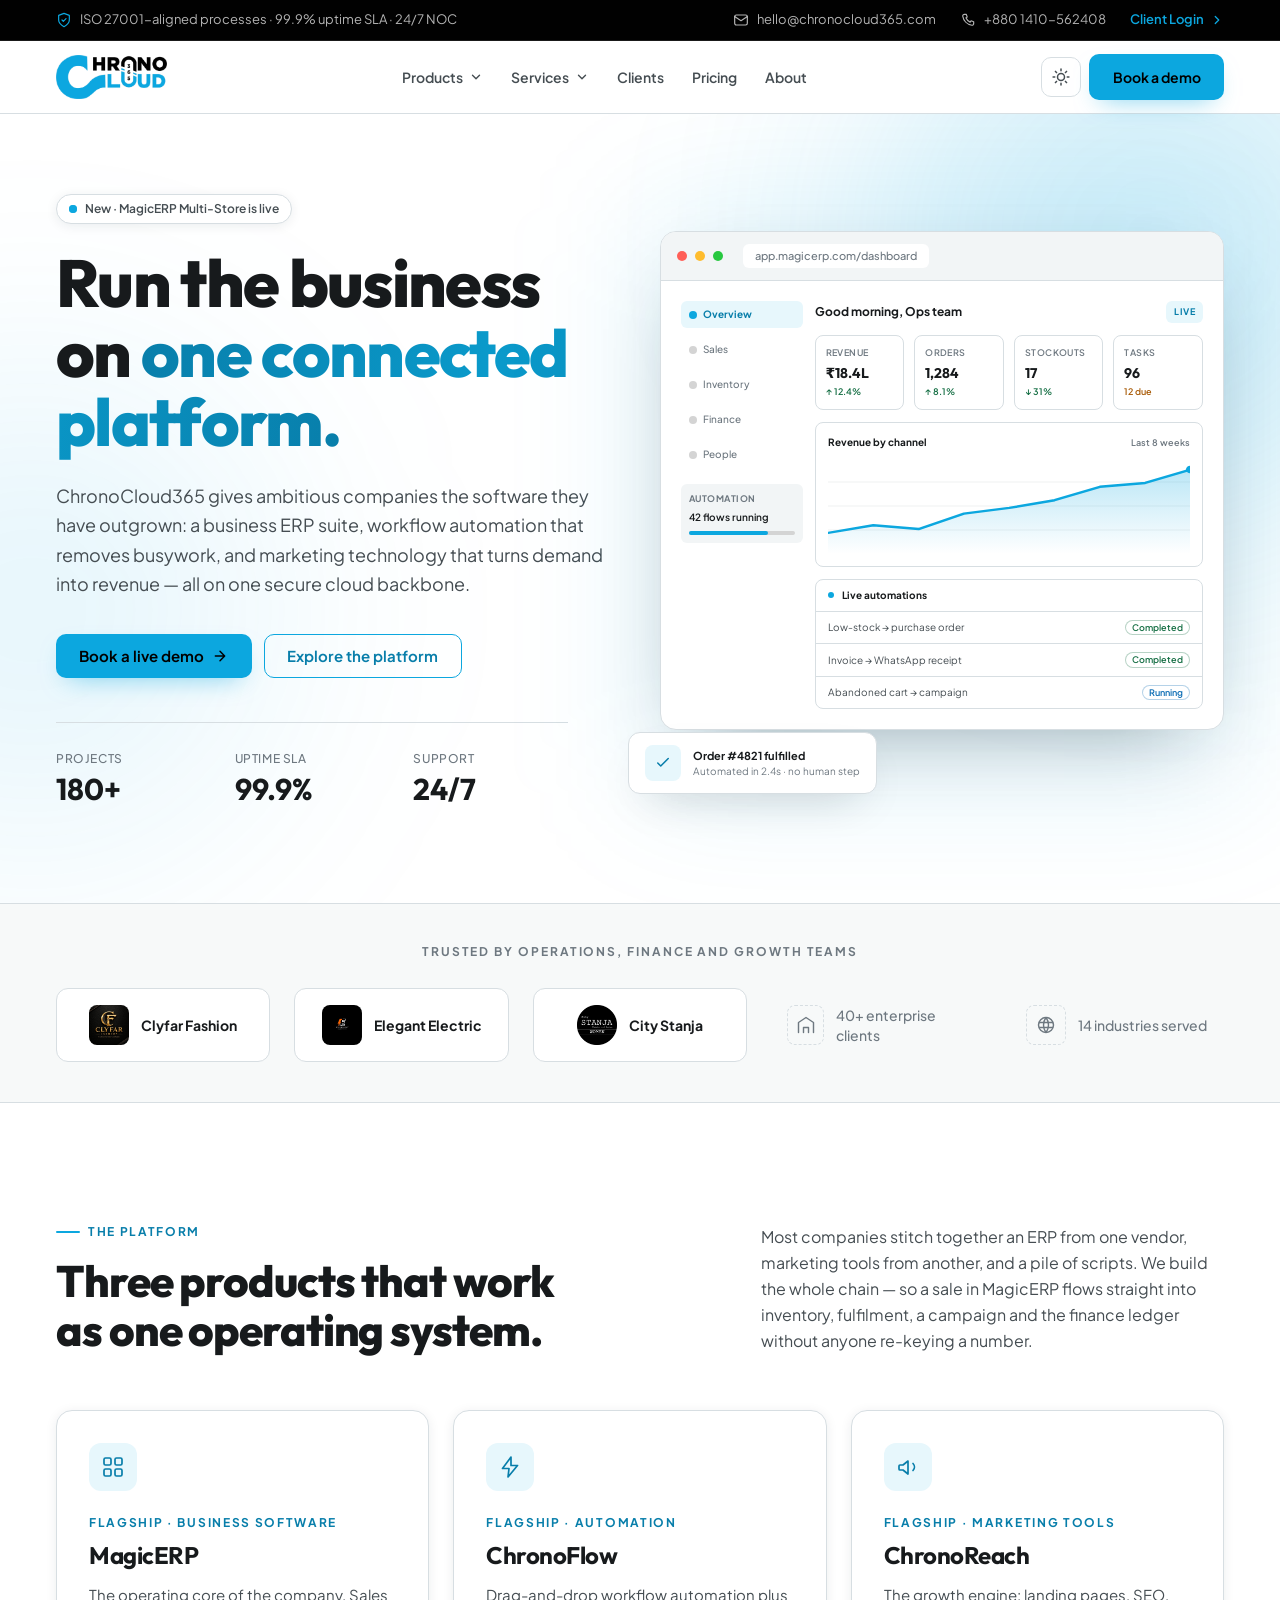
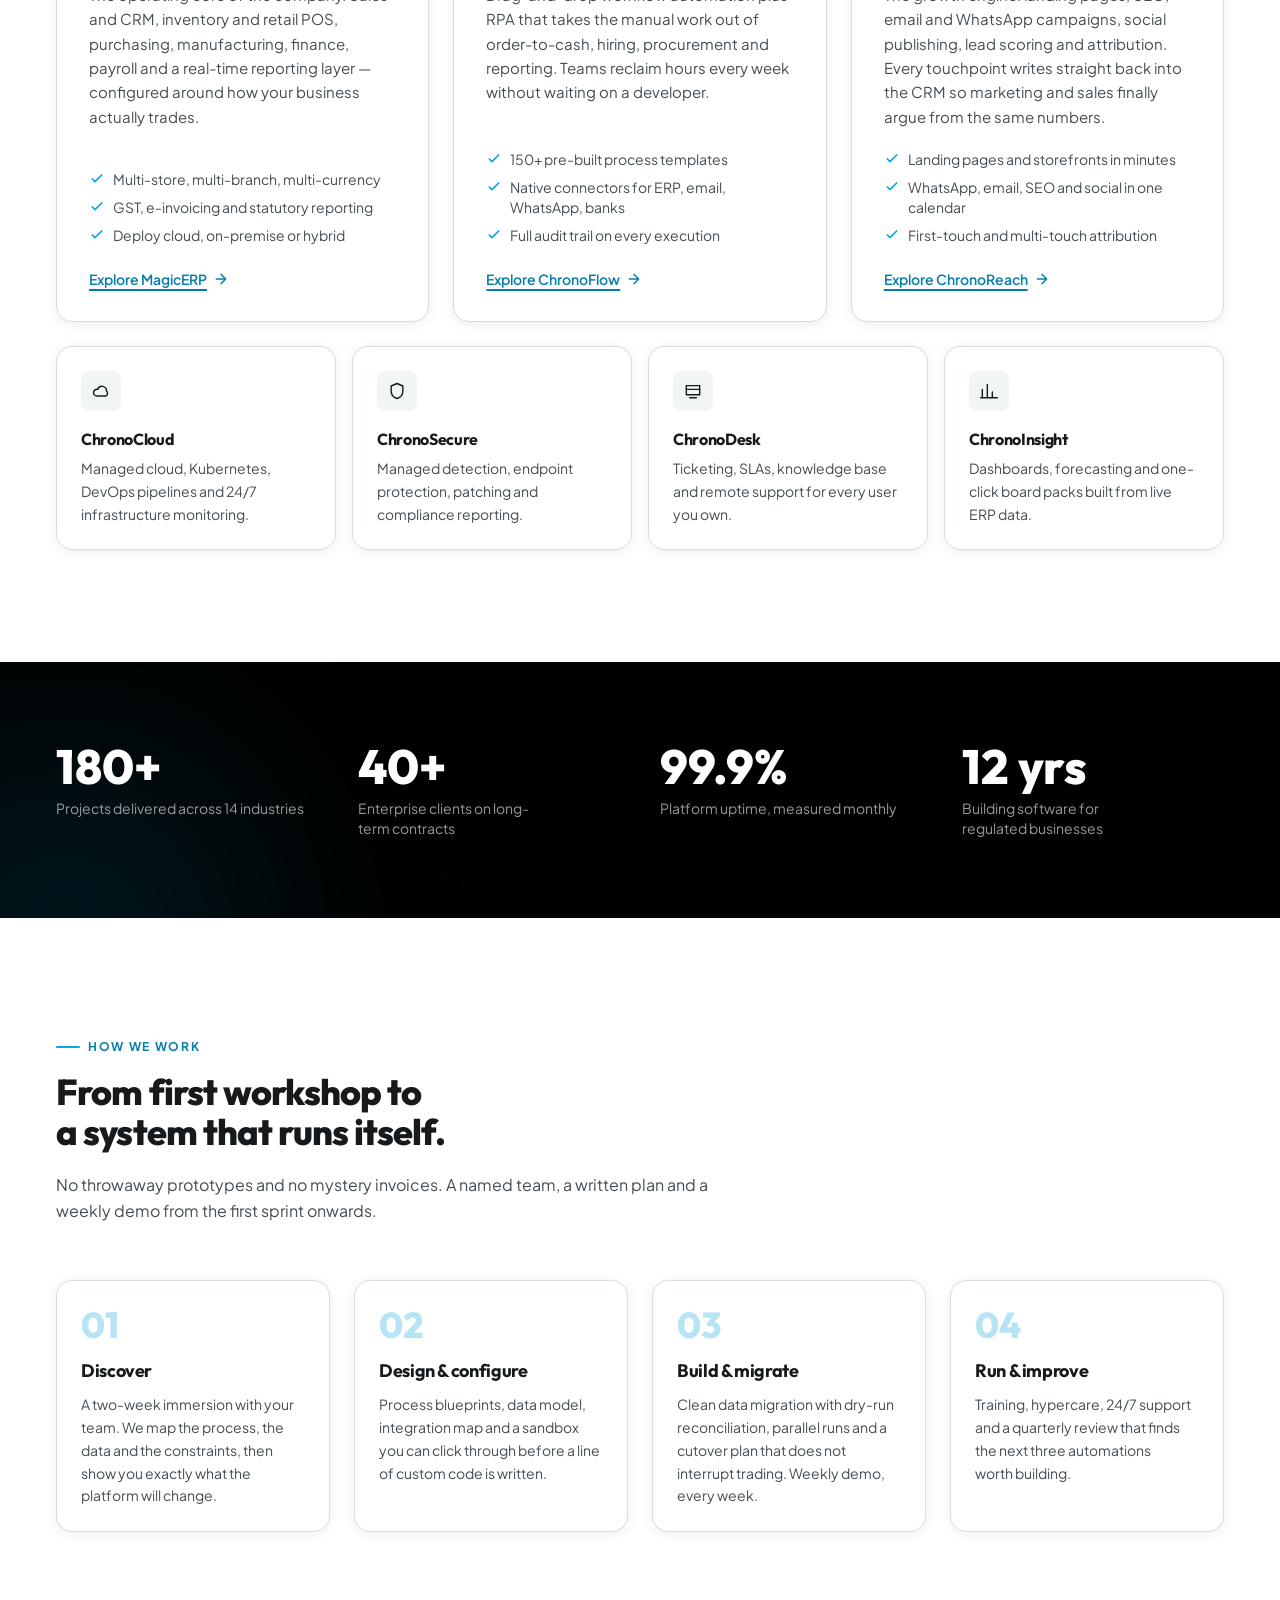
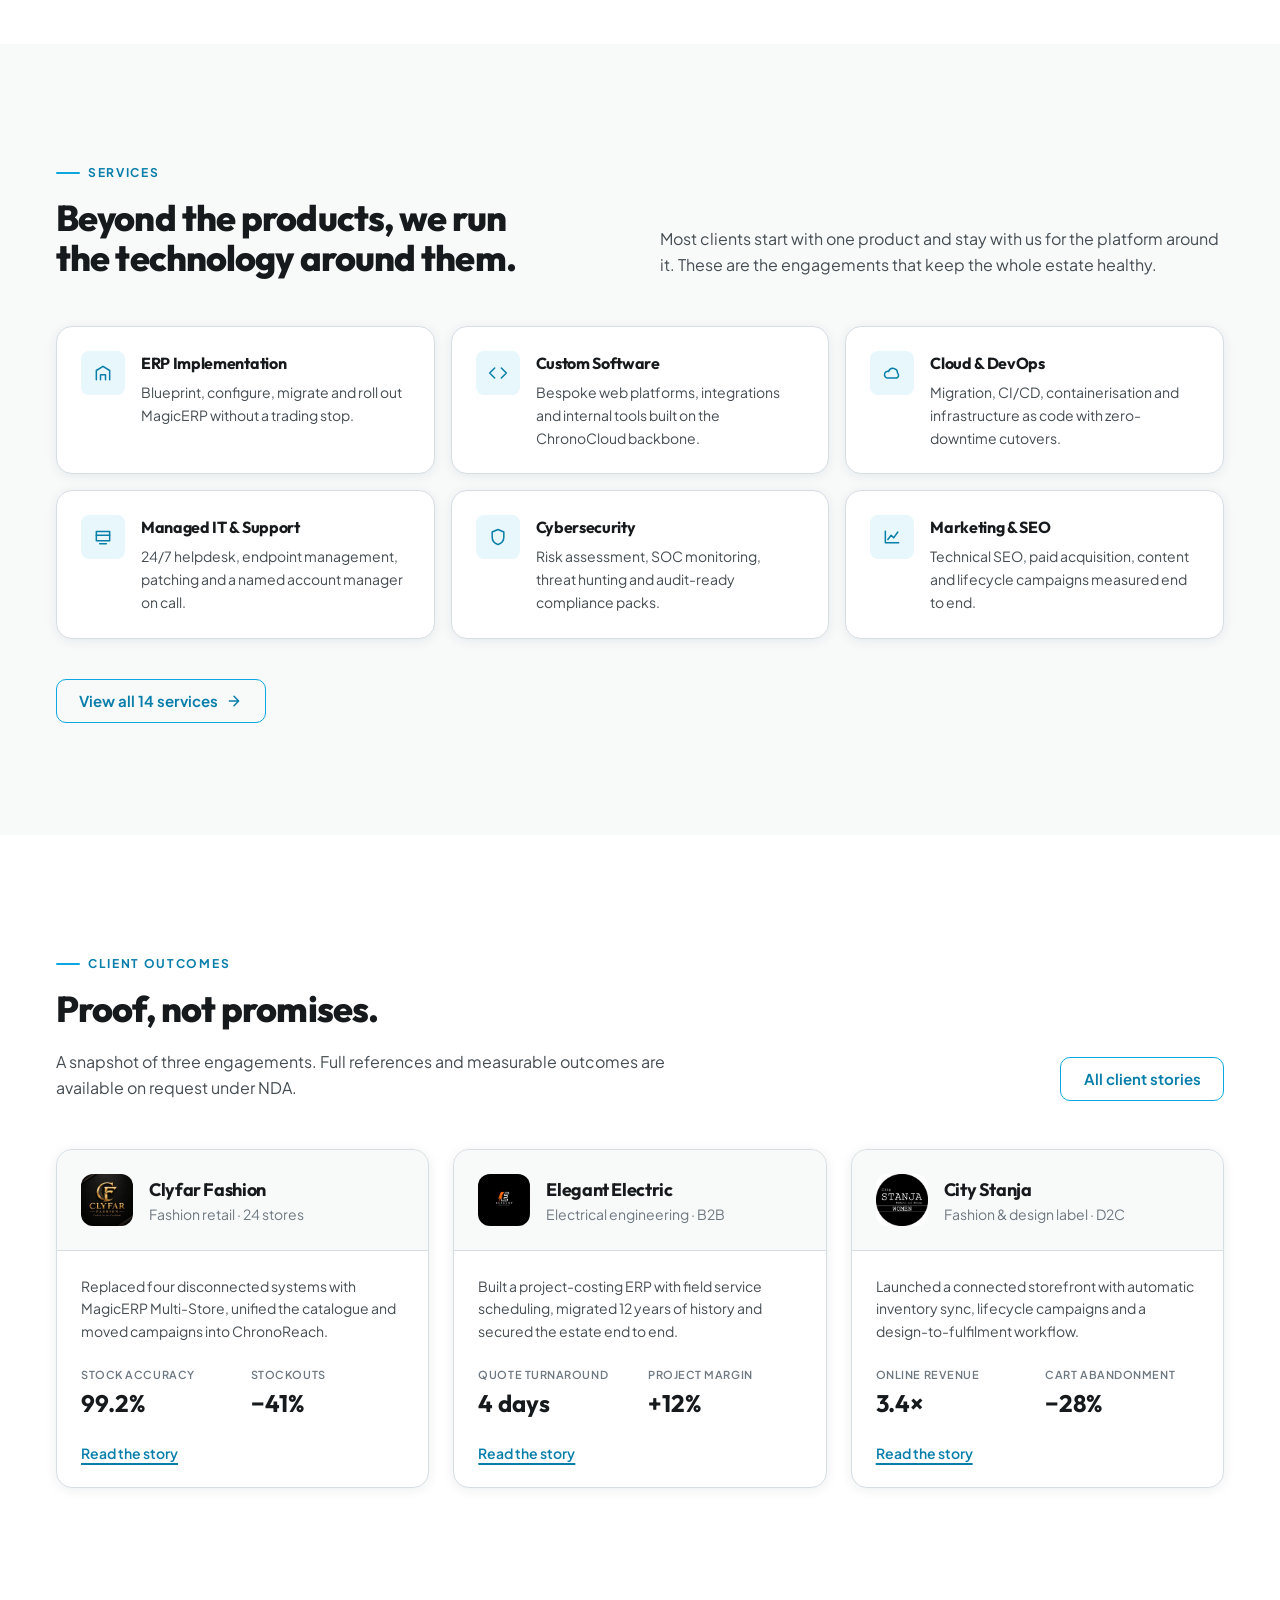
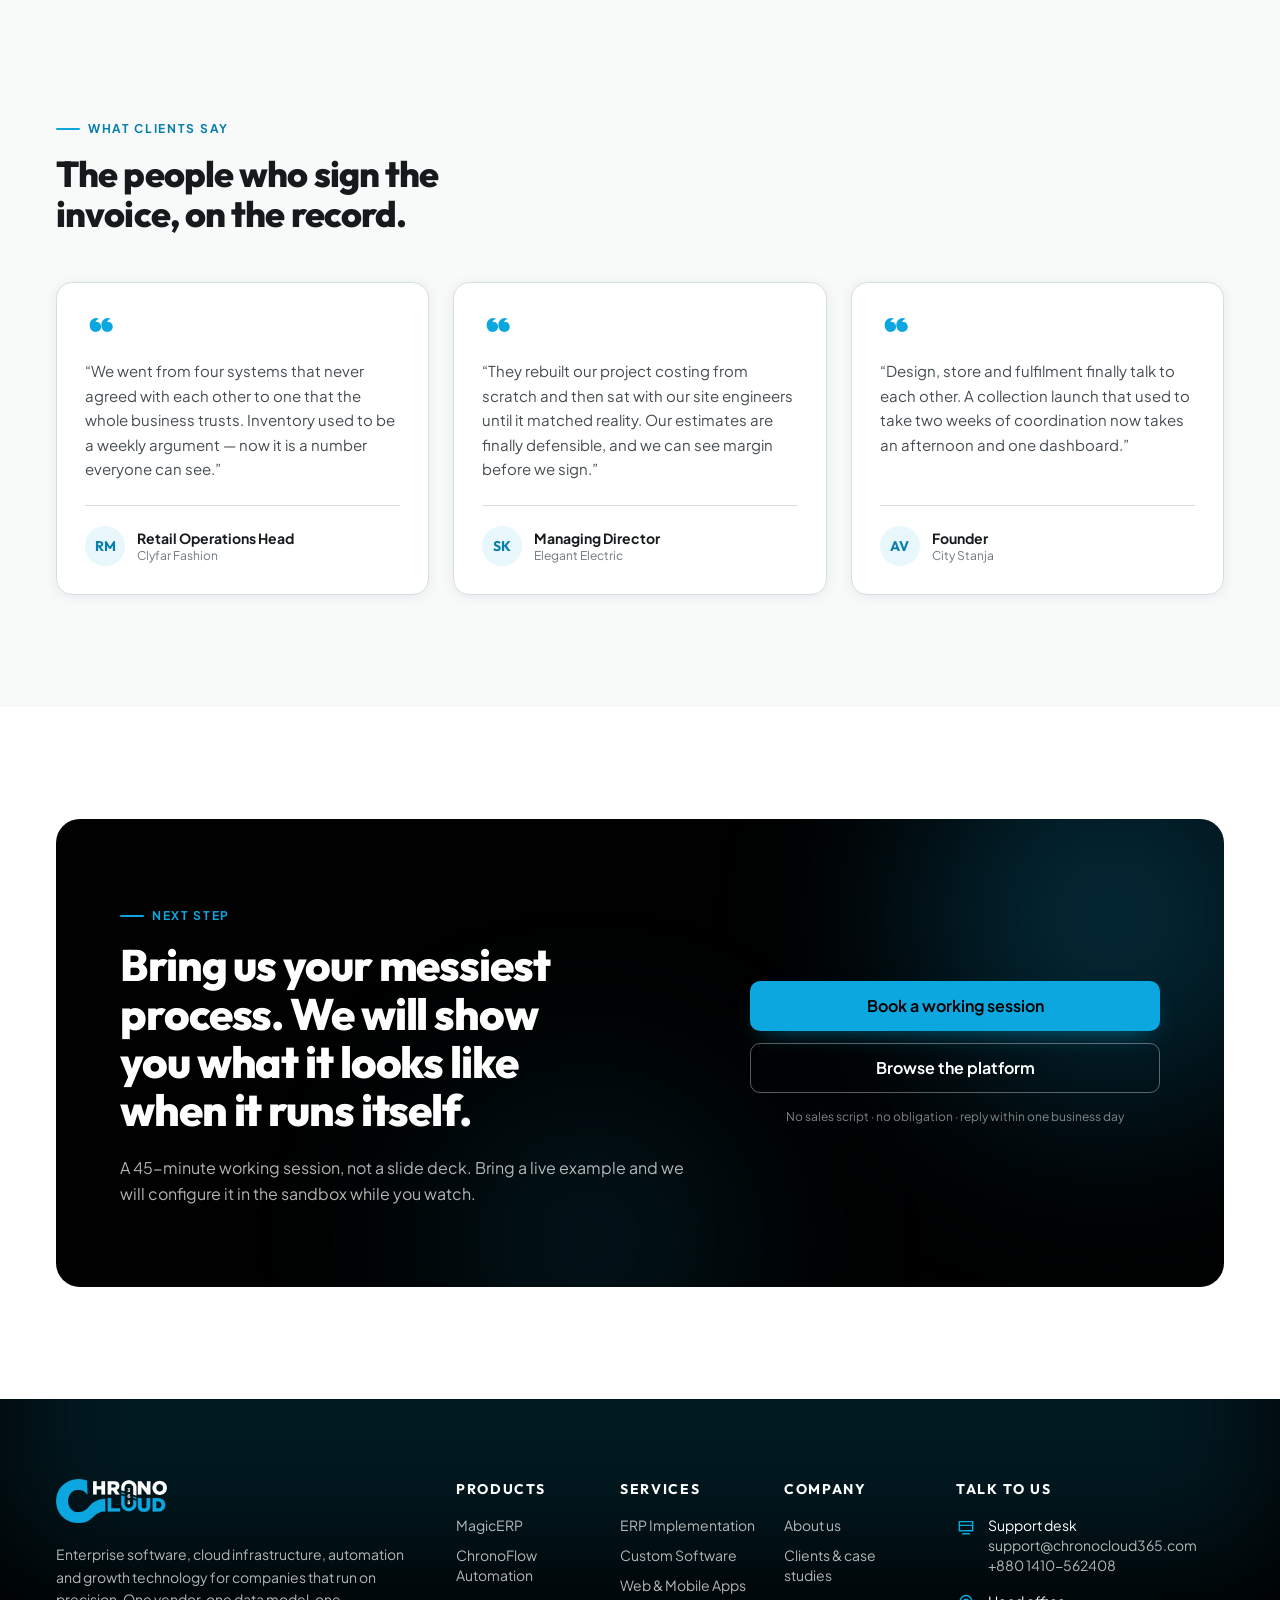
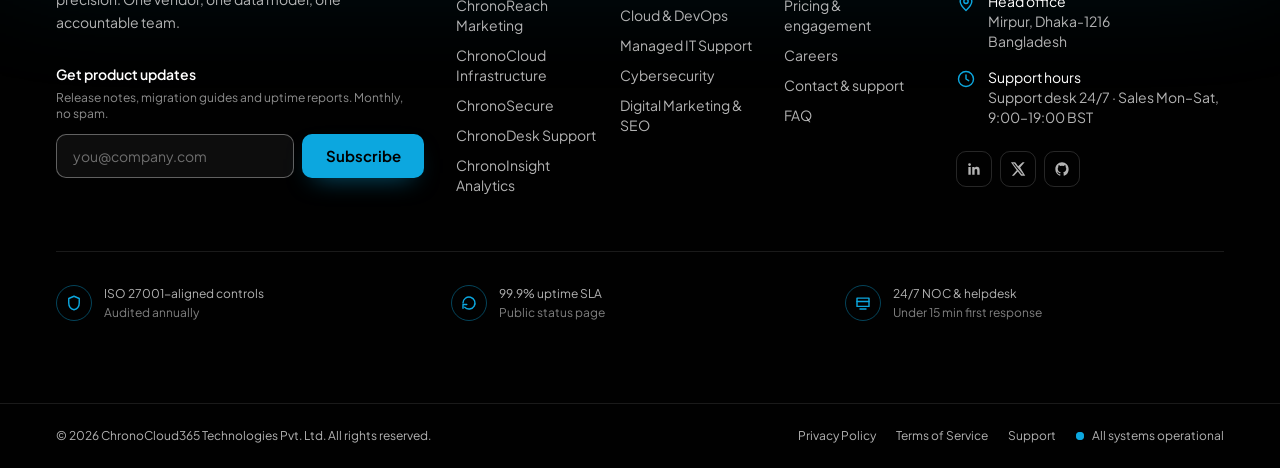
==== index.html @ 686267fd "Add files via upload" ====
<!doctype html>
<html lang="en" class="scroll-pt-24">
<head>
<meta charset="utf-8" />
<meta name="viewport" content="width=device-width, initial-scale=1" />
<title>ChronoCloud365 - Enterprise Software, Automation, Cloud &amp; Marketing Technology</title>
<meta name="description" content="ChronoCloud365 builds MagicERP, workflow automation and marketing technology for mid-market and enterprise teams. Trusted by Clyfar Fashion, Elegant Electric and City Stanja." />
<meta name="theme-color" content="#FFFFFF" />
<meta name="author" content="ChronoCloud365 Technologies Pvt. Ltd." />
<link rel="canonical" href="https://www.chronocloud365.com/" />

<meta property="og:type" content="website" />
<meta property="og:site_name" content="ChronoCloud365" />
<meta property="og:title" content="ChronoCloud365 - Enterprise Software, Automation, Cloud &amp; Marketing Technology" />
<meta property="og:description" content="ChronoCloud365 builds MagicERP, workflow automation and marketing technology for mid-market and enterprise teams. Trusted by Clyfar Fashion, Elegant Electric and City Stanja." />
<meta property="og:url" content="https://www.chronocloud365.com/" />
<meta property="og:image" content="https://www.chronocloud365.com/assets/img/og-cover.png" />
<meta name="twitter:card" content="summary_large_image" />
<meta name="twitter:title" content="ChronoCloud365 - Enterprise Software, Automation, Cloud &amp; Marketing Technology" />
<meta name="twitter:description" content="ChronoCloud365 builds MagicERP, workflow automation and marketing technology for mid-market and enterprise teams. Trusted by Clyfar Fashion, Elegant Electric and City Stanja." />
<meta name="twitter:image" content="https://www.chronocloud365.com/assets/img/og-cover.png" />

<link rel="icon" href="assets/favicon.ico" sizes="any" />
<link rel="icon" type="image/png" href="assets/img/favicon.png" />
<link rel="apple-touch-icon" href="assets/img/favicon.png" />

<link rel="preconnect" href="https://fonts.googleapis.com" />
<link rel="preconnect" href="https://fonts.gstatic.com" crossorigin />
<link href="https://fonts.googleapis.com/css2?family=Outfit:wght@400;500;600;700;800&family=Plus+Jakarta+Sans:wght@400;500;600;700;800&display=swap" rel="stylesheet" />
<link rel="stylesheet" href="assets/css/styles.css" />

<!-- Apply the theme before first paint so theme-swapped assets (such as the
     wordmark) never flash the wrong variant. -->
<script>
(function () {
  try {
    var stored = localStorage.getItem("cc-theme");
    var forced = new URLSearchParams(window.location.search).get("theme");
    var theme =
      forced === "dark" || forced === "light"
        ? forced
        : stored || (window.matchMedia("(prefers-color-scheme: dark)").matches ? "dark" : "light");
    document.documentElement.setAttribute("data-theme", theme);
    var meta = document.querySelector('meta[name="theme-color"]');
    if (meta) meta.setAttribute("content", theme === "dark" ? "#101619" : "#FFFFFF");
  } catch (e) {}
})();
</script>

<script type="application/ld+json">
{
  "@context": "https://schema.org",
  "@type": "Organization",
  "name": "ChronoCloud365 Technologies Pvt. Ltd.",
  "alternateName": "ChronoCloud365",
  "url": "https://www.chronocloud365.com/",
  "logo": "https://www.chronocloud365.com/assets/img/logo.png",
  "image": "https://www.chronocloud365.com/assets/img/og-cover.png",
  "description": "Enterprise software, workflow automation, marketing technology and managed cloud infrastructure for mid-market and enterprise teams.",
  "email": "hello@chronocloud365.com",
  "telephone": "+880-1410-562408",
  "foundingDate": "2014",
  "address": {
    "@type": "PostalAddress",
    "streetAddress": "Mirpur",
    "addressLocality": "Dhaka",
    "addressRegion": "Dhaka",
    "postalCode": "1216",
    "addressCountry": "BD"
  },
  "areaServed": ["BD", "IN", "AE", "GB", "US"],
  "knowsAbout": ["ERP", "Workflow Automation", "Marketing Technology", "Cloud Infrastructure", "Cybersecurity", "ITSM"],
  "contactPoint": [
    { "@type": "ContactPoint", "contactType": "sales", "email": "sales@chronocloud365.com", "telephone": "+880-1410-562408", "availableLanguage": ["English", "Bengali"] },
    { "@type": "ContactPoint", "contactType": "technical support", "email": "support@chronocloud365.com", "telephone": "+880-1410-562408", "availableLanguage": ["English", "Bengali"], "hoursAvailable": [{ "@type": "OpeningHoursSpecification", "dayOfWeek": ["Monday","Tuesday","Wednesday","Thursday","Friday","Saturday","Sunday"], "opens": "00:00", "closes": "23:59" }] }
  ]
}
</script>

</head>
<body class="bg-bg antialiased">
<a href="#main" class="sr-only focus:not-sr-only focus:absolute focus:left-4 focus:top-4 focus:z-[100] focus:rounded-brand focus:bg-brand focus:px-4 focus:py-2 focus:text-sm focus:font-semibold focus:text-black">Skip to main content</a>

<header id="site-header" class="sticky top-0 z-50">
  <!-- Utility strip -->
  <div class="hidden border-b border-white/10 bg-[#010101] text-white lg:block">
    <div class="container-page flex h-10 items-center justify-between text-[13px]">
      <p class="flex items-center gap-2 text-white/70">
        <svg class="h-4 w-4 text-brand" viewBox="0 0 24 24" fill="none" stroke="currentColor" stroke-width="1.8" aria-hidden="true">
          <path d="M12 22s8-4.5 8-10V5l-8-3-8 3v7c0 5.5 8 10 8 10Z" stroke-linecap="round" stroke-linejoin="round" />
          <path d="m9 12 2 2 4-4" stroke-linecap="round" stroke-linejoin="round" />
        </svg>
        <span>ISO 27001-aligned processes &middot; 99.9% uptime SLA &middot; 24/7 NOC</span>
      </p>
      <div class="flex items-center gap-6">
        <a href="mailto:hello@chronocloud365.com" class="flex items-center gap-2 text-white/70 transition-colors duration-200 hover:text-brand">
          <svg class="h-4 w-4" viewBox="0 0 24 24" fill="none" stroke="currentColor" stroke-width="1.8" aria-hidden="true">
            <rect x="2.5" y="4.5" width="19" height="15" rx="2.5" stroke-linecap="round" stroke-linejoin="round" />
            <path d="m3 7 9 6 9-6" stroke-linecap="round" stroke-linejoin="round" />
          </svg>
          hello@chronocloud365.com
        </a>
        <a href="tel:+8801410562408" class="flex items-center gap-2 text-white/70 transition-colors duration-200 hover:text-brand">
          <svg class="h-4 w-4" viewBox="0 0 24 24" fill="none" stroke="currentColor" stroke-width="1.8" aria-hidden="true">
            <path d="M6.6 3.5h2.7l1.5 3.9-2 1.4a12.5 12.5 0 0 0 6.4 6.4l1.4-2 3.9 1.5v2.7a2.5 2.5 0 0 1-2.7 2.5A16.5 16.5 0 0 1 4.1 6.2 2.5 2.5 0 0 1 6.6 3.5Z" stroke-linecap="round" stroke-linejoin="round" />
          </svg>
          +880 1410-562408
        </a>
        <a href="contact.html" class="flex items-center gap-1.5 font-semibold text-brand transition-colors duration-200 hover:text-white">
          Client Login
          <svg class="h-3.5 w-3.5" viewBox="0 0 24 24" fill="none" stroke="currentColor" stroke-width="2.2" aria-hidden="true">
            <path d="m9 6 6 6-6 6" stroke-linecap="round" stroke-linejoin="round" />
          </svg>
        </a>
      </div>
    </div>
  </div>

  <!-- Main bar -->
  <div class="border-b border-line bg-bg/90 backdrop-blur-md transition-shadow duration-300" data-nav-bar>
    <div class="container-page flex h-16 items-center justify-between gap-4 lg:h-[4.5rem]">
      <a href="index.html" class="flex shrink-0 items-center gap-2.5" aria-label="ChronoCloud365 home">
        <!-- The wordmark swaps with the theme: black-on-transparent in light mode,
             white-on-transparent in dark mode. -->
        <picture class="block dark:hidden">
          <source srcset="assets/img/logo.webp" type="image/webp" />
          <img src="assets/img/logo.png" alt="ChronoCloud365" width="112" height="44" class="h-10 w-auto lg:h-11" />
        </picture>
        <picture class="hidden dark:block">
          <source srcset="assets/img/logo-on-dark.webp" type="image/webp" />
          <img src="assets/img/logo-on-dark.png" alt="ChronoCloud365" width="112" height="44" class="h-10 w-auto lg:h-11" />
        </picture>
      </a>

      <!-- Desktop navigation -->
      <nav class="hidden items-center gap-1 lg:flex" aria-label="Primary">
        <div class="relative" data-dropdown>
          <button type="button" class="flex items-center gap-1.5 rounded-brand px-3 py-2 text-sm font-semibold transition-colors duration-200 hover:bg-surface-muted hover:text-heading" data-dropdown-trigger aria-expanded="false">
            Products
            <svg class="h-3.5 w-3.5 transition-transform duration-200" data-chevron viewBox="0 0 24 24" fill="none" stroke="currentColor" stroke-width="2.4" aria-hidden="true">
              <path d="m6 9 6 6 6-6" stroke-linecap="round" stroke-linejoin="round" />
            </svg>
          </button>
          <div class="invisible absolute left-1/2 top-full z-50 w-[46rem] -translate-x-1/2 translate-y-1 pt-3 opacity-0 transition-all duration-200" data-dropdown-panel>
            <div class="grid grid-cols-3 gap-1 rounded-2xl border border-line bg-surface p-2 shadow-[0_24px_60px_-24px_rgb(16_35_45/35%)]">
              <div class="rounded-xl p-3">
                <p class="px-2 pb-2 text-[11px] font-bold uppercase tracking-[0.14em] text-muted">Business software</p>
                <a href="products.html#magic-erp" class="group flex gap-3 rounded-lg p-2 transition-colors duration-200 hover:bg-surface-muted">
                  <span class="mt-0.5 flex h-8 w-8 shrink-0 items-center justify-center rounded-lg bg-brand-soft text-brand-deep">
                    <svg class="h-4.5 w-4.5" viewBox="0 0 24 24" fill="none" stroke="currentColor" stroke-width="1.8" aria-hidden="true">
                      <rect x="3" y="3" width="7" height="7" rx="1.5" /><rect x="14" y="3" width="7" height="7" rx="1.5" /><rect x="3" y="14" width="7" height="7" rx="1.5" /><rect x="14" y="14" width="7" height="7" rx="1.5" />
                    </svg>
                  </span>
                  <span>
                    <span class="block text-sm font-semibold text-heading">MagicERP</span>
                    <span class="block text-xs leading-snug text-muted">Operations suite for sales, stock, finance and people</span>
                  </span>
                </a>
                <a href="products.html#chronoflow" class="group flex gap-3 rounded-lg p-2 transition-colors duration-200 hover:bg-surface-muted">
                  <span class="mt-0.5 flex h-8 w-8 shrink-0 items-center justify-center rounded-lg bg-brand-soft text-brand-deep">
                    <svg class="h-4.5 w-4.5" viewBox="0 0 24 24" fill="none" stroke="currentColor" stroke-width="1.8" aria-hidden="true">
                      <path d="M13 2 4.5 13.5H11L10 22l9.5-11.5H13L13 2Z" stroke-linecap="round" stroke-linejoin="round" />
                    </svg>
                  </span>
                  <span>
                    <span class="block text-sm font-semibold text-heading">ChronoFlow</span>
                    <span class="block text-xs leading-snug text-muted">No-code workflow and RPA automation</span>
                  </span>
                </a>
                <a href="products.html#chronoreach" class="group flex gap-3 rounded-lg p-2 transition-colors duration-200 hover:bg-surface-muted">
                  <span class="mt-0.5 flex h-8 w-8 shrink-0 items-center justify-center rounded-lg bg-brand-soft text-brand-deep">
                    <svg class="h-4.5 w-4.5" viewBox="0 0 24 24" fill="none" stroke="currentColor" stroke-width="1.8" aria-hidden="true">
                      <path d="M3 11v3a1 1 0 0 0 1 1h3l5 4V6L7 10H4a1 1 0 0 0-1 1Z" stroke-linecap="round" stroke-linejoin="round" />
                      <path d="M17 8.5a5 5 0 0 1 0 7" stroke-linecap="round" />
                    </svg>
                  </span>
                  <span>
                    <span class="block text-sm font-semibold text-heading">ChronoReach</span>
                    <span class="block text-xs leading-snug text-muted">Marketing, campaigns, SEO and lead capture</span>
                  </span>
                </a>
              </div>

              <div class="rounded-xl p-3">
                <p class="px-2 pb-2 text-[11px] font-bold uppercase tracking-[0.14em] text-muted">Platform</p>
                <a href="products.html#chronocloud" class="group flex gap-3 rounded-lg p-2 transition-colors duration-200 hover:bg-surface-muted">
                  <span class="mt-0.5 flex h-8 w-8 shrink-0 items-center justify-center rounded-lg bg-surface-muted text-heading">
                    <svg class="h-4.5 w-4.5" viewBox="0 0 24 24" fill="none" stroke="currentColor" stroke-width="1.8" aria-hidden="true">
                      <path d="M7 18a4 4 0 1 1 .9-7.9A5.5 5.5 0 0 1 18.6 12 3.5 3.5 0 0 1 17.5 18H7Z" stroke-linecap="round" stroke-linejoin="round" />
                    </svg>
                  </span>
                  <span>
                    <span class="block text-sm font-semibold text-heading">ChronoCloud</span>
                    <span class="block text-xs leading-snug text-muted">Managed cloud, DevOps and infrastructure</span>
                  </span>
                </a>
                <a href="products.html#chronosecure" class="group flex gap-3 rounded-lg p-2 transition-colors duration-200 hover:bg-surface-muted">
                  <span class="mt-0.5 flex h-8 w-8 shrink-0 items-center justify-center rounded-lg bg-surface-muted text-heading">
                    <svg class="h-4.5 w-4.5" viewBox="0 0 24 24" fill="none" stroke="currentColor" stroke-width="1.8" aria-hidden="true">
                      <path d="M12 3 5 6v6c0 4.2 2.9 7.9 7 9 4.1-1.1 7-4.8 7-9V6l-7-3Z" stroke-linecap="round" stroke-linejoin="round" />
                      <path d="M9.5 12.5 11.5 14.5 15 11" stroke-linecap="round" stroke-linejoin="round" />
                    </svg>
                  </span>
                  <span>
                    <span class="block text-sm font-semibold text-heading">ChronoSecure</span>
                    <span class="block text-xs leading-snug text-muted">Managed security and compliance</span>
                  </span>
                </a>
                <a href="products.html#chronodesk" class="group flex gap-3 rounded-lg p-2 transition-colors duration-200 hover:bg-surface-muted">
                  <span class="mt-0.5 flex h-8 w-8 shrink-0 items-center justify-center rounded-lg bg-surface-muted text-heading">
                    <svg class="h-4.5 w-4.5" viewBox="0 0 24 24" fill="none" stroke="currentColor" stroke-width="1.8" aria-hidden="true">
                      <path d="M4 5.5h16v11H4z" stroke-linecap="round" stroke-linejoin="round" />
                      <path d="M4 10h16M8 20h8" stroke-linecap="round" stroke-linejoin="round" />
                    </svg>
                  </span>
                  <span>
                    <span class="block text-sm font-semibold text-heading">ChronoDesk</span>
                    <span class="block text-xs leading-snug text-muted">Helpdesk, ITSM and remote support</span>
                  </span>
                </a>
                <a href="products.html#chronoinsight" class="group flex gap-3 rounded-lg p-2 transition-colors duration-200 hover:bg-surface-muted">
                  <span class="mt-0.5 flex h-8 w-8 shrink-0 items-center justify-center rounded-lg bg-surface-muted text-heading">
                    <svg class="h-4.5 w-4.5" viewBox="0 0 24 24" fill="none" stroke="currentColor" stroke-width="1.8" aria-hidden="true">
                      <path d="M4 20V10M10 20V4M16 20v-7M22 20H2" stroke-linecap="round" stroke-linejoin="round" />
                    </svg>
                  </span>
                  <span>
                    <span class="block text-sm font-semibold text-heading">ChronoInsight</span>
                    <span class="block text-xs leading-snug text-muted">Dashboards, forecasting and analytics</span>
                  </span>
                </a>
              </div>

              <div class="flex flex-col rounded-xl bg-surface-tint p-3">
                <p class="px-2 pb-2 text-[11px] font-bold uppercase tracking-[0.14em] text-brand-deep">One platform</p>
                <p class="px-2 text-sm font-semibold text-heading">Every product shares one data model, one login and one audit trail.</p>
                <ul class="mt-3 grid gap-2 px-2 text-[13px] text-body">
                  <li class="flex items-start gap-2"><svg class="mt-0.5 h-4 w-4 shrink-0 text-brand" viewBox="0 0 24 24" fill="none" stroke="currentColor" stroke-width="2.4" aria-hidden="true"><path d="m5 12 4 4L19 6" stroke-linecap="round" stroke-linejoin="round" /></svg>Single sign-on across all modules</li>
                  <li class="flex items-start gap-2"><svg class="mt-0.5 h-4 w-4 shrink-0 text-brand" viewBox="0 0 24 24" fill="none" stroke="currentColor" stroke-width="2.4" aria-hidden="true"><path d="m5 12 4 4L19 6" stroke-linecap="round" stroke-linejoin="round" /></svg>Open REST &amp; webhook APIs</li>
                  <li class="flex items-start gap-2"><svg class="mt-0.5 h-4 w-4 shrink-0 text-brand" viewBox="0 0 24 24" fill="none" stroke="currentColor" stroke-width="2.4" aria-hidden="true"><path d="m5 12 4 4L19 6" stroke-linecap="round" stroke-linejoin="round" /></svg>Deploy cloud, on-premise or hybrid</li>
                </ul>
                <a href="contact.html?demo=1" class="btn btn-primary mt-4 w-full text-sm">Book a live demo</a>
              </div>
            </div>
          </div>
        </div>

        <div class="relative" data-dropdown>
          <button type="button" class="flex items-center gap-1.5 rounded-brand px-3 py-2 text-sm font-semibold transition-colors duration-200 hover:bg-surface-muted hover:text-heading" data-dropdown-trigger aria-expanded="false">
            Services
            <svg class="h-3.5 w-3.5 transition-transform duration-200" data-chevron viewBox="0 0 24 24" fill="none" stroke="currentColor" stroke-width="2.4" aria-hidden="true">
              <path d="m6 9 6 6 6-6" stroke-linecap="round" stroke-linejoin="round" />
            </svg>
          </button>
          <div class="invisible absolute left-1/2 top-full z-50 w-[38rem] -translate-x-1/2 translate-y-1 pt-3 opacity-0 transition-all duration-200" data-dropdown-panel>
            <div class="grid grid-cols-2 gap-1 rounded-2xl border border-line bg-surface p-2 shadow-[0_24px_60px_-24px_rgb(16_35_45/35%)]">
              <div class="rounded-xl p-3">
                <p class="px-2 pb-2 text-[11px] font-bold uppercase tracking-[0.14em] text-muted">Consulting &amp; delivery</p>
                <a href="services.html#implementation" class="block rounded-lg px-2 py-1.5 text-sm font-medium text-heading transition-colors duration-200 hover:bg-surface-muted hover:text-brand-deep">ERP Implementation &amp; Consulting</a>
                <a href="services.html#custom-software" class="block rounded-lg px-2 py-1.5 text-sm font-medium text-heading transition-colors duration-200 hover:bg-surface-muted hover:text-brand-deep">Custom Software Development</a>
                <a href="services.html#app-development" class="block rounded-lg px-2 py-1.5 text-sm font-medium text-heading transition-colors duration-200 hover:bg-surface-muted hover:text-brand-deep">Web &amp; Mobile App Development</a>
                <a href="services.html#design" class="block rounded-lg px-2 py-1.5 text-sm font-medium text-heading transition-colors duration-200 hover:bg-surface-muted hover:text-brand-deep">UI/UX &amp; Product Design</a>
                <a href="services.html#qa" class="block rounded-lg px-2 py-1.5 text-sm font-medium text-heading transition-colors duration-200 hover:bg-surface-muted hover:text-brand-deep">QA, Testing &amp; Release Engineering</a>
                <a href="services.html#consulting" class="block rounded-lg px-2 py-1.5 text-sm font-medium text-heading transition-colors duration-200 hover:bg-surface-muted hover:text-brand-deep">Digital Transformation Strategy</a>
              </div>
              <div class="rounded-xl p-3">
                <p class="px-2 pb-2 text-[11px] font-bold uppercase tracking-[0.14em] text-muted">Operations &amp; growth</p>
                <a href="services.html#cloud" class="block rounded-lg px-2 py-1.5 text-sm font-medium text-heading transition-colors duration-200 hover:bg-surface-muted hover:text-brand-deep">Cloud Migration &amp; DevOps</a>
                <a href="services.html#managed-it" class="block rounded-lg px-2 py-1.5 text-sm font-medium text-heading transition-colors duration-200 hover:bg-surface-muted hover:text-brand-deep">Managed IT &amp; 24/7 Support</a>
                <a href="services.html#security" class="block rounded-lg px-2 py-1.5 text-sm font-medium text-heading transition-colors duration-200 hover:bg-surface-muted hover:text-brand-deep">Cybersecurity &amp; Compliance</a>
                <a href="services.html#integration" class="block rounded-lg px-2 py-1.5 text-sm font-medium text-heading transition-colors duration-200 hover:bg-surface-muted hover:text-brand-deep">Data Migration &amp; Integration</a>
                <a href="services.html#marketing" class="block rounded-lg px-2 py-1.5 text-sm font-medium text-heading transition-colors duration-200 hover:bg-surface-muted hover:text-brand-deep">Digital Marketing &amp; SEO</a>
                <a href="services.html#training" class="block rounded-lg px-2 py-1.5 text-sm font-medium text-heading transition-colors duration-200 hover:bg-surface-muted hover:text-brand-deep">Training &amp; Enablement</a>
              </div>
            </div>
          </div>
        </div>

        <a href="clients.html" class="rounded-brand px-3 py-2 text-sm font-semibold text-body transition-colors duration-200 hover:bg-surface-muted hover:text-heading">Clients</a>
        <a href="pricing.html" class="rounded-brand px-3 py-2 text-sm font-semibold text-body transition-colors duration-200 hover:bg-surface-muted hover:text-heading">Pricing</a>
        <a href="about.html" class="rounded-brand px-3 py-2 text-sm font-semibold text-body transition-colors duration-200 hover:bg-surface-muted hover:text-heading">About</a>
      </nav>

      <div class="flex items-center gap-2">
        <button type="button" class="flex h-10 w-10 cursor-pointer items-center justify-center rounded-brand border border-line text-body transition-colors duration-200 hover:bg-surface-muted hover:text-heading" data-theme-toggle aria-label="Toggle dark mode">
          <svg class="h-5 w-5 dark:hidden" viewBox="0 0 24 24" fill="none" stroke="currentColor" stroke-width="1.8" aria-hidden="true">
            <circle cx="12" cy="12" r="4.2" />
            <path d="M12 2.5v2M12 19.5v2M2.5 12h2M19.5 12h2M5.3 5.3l1.4 1.4M17.3 17.3l1.4 1.4M18.7 5.3l-1.4 1.4M6.7 17.3l-1.4 1.4" stroke-linecap="round" />
          </svg>
          <svg class="hidden h-5 w-5 dark:block" viewBox="0 0 24 24" fill="none" stroke="currentColor" stroke-width="1.8" aria-hidden="true">
            <path d="M20 14.5A8.5 8.5 0 0 1 9.5 4a8.5 8.5 0 1 0 10.5 10.5Z" stroke-linecap="round" stroke-linejoin="round" />
          </svg>
        </button>

        <a href="contact.html?demo=1" class="btn btn-primary hidden text-sm sm:inline-flex">Book a demo</a>

        <button type="button" class="flex h-10 w-10 cursor-pointer items-center justify-center rounded-brand border border-line text-heading transition-colors duration-200 hover:bg-surface-muted lg:hidden" data-mobile-toggle aria-expanded="false" aria-controls="mobile-nav" aria-label="Open menu">
          <svg class="h-5 w-5" data-menu-open viewBox="0 0 24 24" fill="none" stroke="currentColor" stroke-width="2" aria-hidden="true">
            <path d="M4 7h16M4 12h16M4 17h16" stroke-linecap="round" />
          </svg>
          <svg class="hidden h-5 w-5" data-menu-close viewBox="0 0 24 24" fill="none" stroke="currentColor" stroke-width="2" aria-hidden="true">
            <path d="m6 6 12 12M18 6 6 18" stroke-linecap="round" />
          </svg>
        </button>
      </div>
    </div>
  </div>

  <!-- Mobile navigation -->
  <div id="mobile-nav" class="hidden max-h-[calc(100vh-4rem)] overflow-y-auto border-b border-line bg-bg lg:hidden">
    <nav class="container-page space-y-1 py-4" aria-label="Mobile">
      <a href="products.html" class="flex items-center justify-between rounded-brand px-3 py-2.5 text-[15px] font-semibold text-heading transition-colors duration-200 hover:bg-surface-muted">Products</a>
      <a href="services.html" class="flex items-center justify-between rounded-brand px-3 py-2.5 text-[15px] font-semibold text-heading transition-colors duration-200 hover:bg-surface-muted">Services</a>
      <a href="clients.html" class="flex items-center justify-between rounded-brand px-3 py-2.5 text-[15px] font-semibold text-heading transition-colors duration-200 hover:bg-surface-muted">Clients</a>
      <a href="pricing.html" class="flex items-center justify-between rounded-brand px-3 py-2.5 text-[15px] font-semibold text-heading transition-colors duration-200 hover:bg-surface-muted">Pricing</a>
      <a href="about.html" class="flex items-center justify-between rounded-brand px-3 py-2.5 text-[15px] font-semibold text-heading transition-colors duration-200 hover:bg-surface-muted">About</a>
      <a href="careers.html" class="flex items-center justify-between rounded-brand px-3 py-2.5 text-[15px] font-semibold text-heading transition-colors duration-200 hover:bg-surface-muted">Careers</a>
      <a href="contact.html" class="flex items-center justify-between rounded-brand px-3 py-2.5 text-[15px] font-semibold text-heading transition-colors duration-200 hover:bg-surface-muted">Contact</a>
      <div class="grid gap-2 pt-3">
        <a href="contact.html?demo=1" class="btn btn-primary w-full">Book a demo</a>
        <a href="contact.html" class="btn btn-secondary w-full">Talk to sales</a>
      </div>
      <div class="mt-4 space-y-1 border-t border-line pt-4 text-sm">
        <a href="mailto:hello@chronocloud365.com" class="flex items-center gap-2 rounded-brand px-3 py-2 text-body transition-colors duration-200 hover:bg-surface-muted">
          <svg class="h-4 w-4 text-brand" viewBox="0 0 24 24" fill="none" stroke="currentColor" stroke-width="1.8" aria-hidden="true"><rect x="2.5" y="4.5" width="19" height="15" rx="2.5" stroke-linecap="round" stroke-linejoin="round" /><path d="m3 7 9 6 9-6" stroke-linecap="round" stroke-linejoin="round" /></svg>
          hello@chronocloud365.com
        </a>
        <a href="tel:+8801410562408" class="flex items-center gap-2 rounded-brand px-3 py-2 text-body transition-colors duration-200 hover:bg-surface-muted">
          <svg class="h-4 w-4 text-brand" viewBox="0 0 24 24" fill="none" stroke="currentColor" stroke-width="1.8" aria-hidden="true"><path d="M6.6 3.5h2.7l1.5 3.9-2 1.4a12.5 12.5 0 0 0 6.4 6.4l1.4-2 3.9 1.5v2.7a2.5 2.5 0 0 1-2.7 2.5A16.5 16.5 0 0 1 4.1 6.2 2.5 2.5 0 0 1 6.6 3.5Z" stroke-linecap="round" stroke-linejoin="round" /></svg>
          +880 1410-562408
        </a>
      </div>
    </nav>
  </div>
</header>

<main id="main">

  <!-- ================================================================ HERO -->
  <section class="relative overflow-hidden">
    <div class="pointer-events-none absolute inset-0 grid-dots mask-fade-b opacity-60"></div>
    <div class="pointer-events-none absolute -right-40 -top-40 h-[36rem] w-[36rem] rounded-full bg-brand/18 blur-[120px]"></div>
    <div class="pointer-events-none absolute -left-52 top-64 h-[30rem] w-[30rem] rounded-full bg-brand/10 blur-[120px]"></div>

    <div class="container-page relative pb-16 pt-14 lg:pb-24 lg:pt-20">
      <div class="grid items-center gap-14 lg:grid-cols-12 lg:gap-10">
        <!-- Copy -->
        <div class="lg:col-span-6">
          <p class="inline-flex items-center gap-2 rounded-full border border-line bg-surface px-3 py-1.5 text-xs font-semibold text-body shadow-card">
            <span class="relative flex h-2 w-2">
              <span class="absolute inline-flex h-full w-full animate-ping rounded-full bg-brand opacity-75"></span>
              <span class="relative inline-flex h-2 w-2 rounded-full bg-brand"></span>
            </span>
            New &middot; MagicERP Multi-Store is live
          </p>

          <h1 class="mt-6 text-[2.6rem] font-extrabold leading-[1.05] tracking-tight sm:text-6xl lg:text-[4.15rem]">
            Run the business on
            <span class="text-gradient-brand">one connected platform.</span>
          </h1>

          <p class="mt-6 max-w-xl text-lg leading-relaxed text-body">
            ChronoCloud365 gives ambitious companies the software they have outgrown:
            a business ERP suite, workflow automation that removes busywork, and marketing
            technology that turns demand into revenue &mdash; all on one secure cloud backbone.
          </p>

          <div class="mt-9 flex flex-col gap-3 sm:flex-row">
            <a href="contact.html?demo=1" class="btn btn-primary">
              Book a live demo
              <svg class="h-4 w-4" viewBox="0 0 24 24" fill="none" stroke="currentColor" stroke-width="2.2" aria-hidden="true">
                <path d="M5 12h13M12 5l7 7-7 7" stroke-linecap="round" stroke-linejoin="round" />
              </svg>
            </a>
            <a href="products.html" class="btn btn-secondary">Explore the platform</a>
          </div>

          <dl class="mt-11 grid max-w-lg grid-cols-3 gap-6 border-t border-line pt-7">
            <div>
              <dt class="text-xs font-medium uppercase tracking-wider text-muted">Projects</dt>
              <dd class="mt-1 font-display text-3xl font-bold text-heading">
                <span data-count-to="180" data-count-suffix="+">180+</span>
              </dd>
            </div>
            <div>
              <dt class="text-xs font-medium uppercase tracking-wider text-muted">Uptime SLA</dt>
              <dd class="mt-1 font-display text-3xl font-bold text-heading">
                <span data-count-to="99.9" data-count-decimals="1" data-count-suffix="%">99.9%</span>
              </dd>
            </div>
            <div>
              <dt class="text-xs font-medium uppercase tracking-wider text-muted">Support</dt>
              <dd class="mt-1 font-display text-3xl font-bold text-heading">24/7</dd>
            </div>
          </dl>
        </div>

        <!-- Product visual -->
        <div class="lg:col-span-6">
          <div class="relative lg:pb-10">
            <div class="pointer-events-none absolute -inset-6 rounded-[2rem] bg-brand/10 blur-3xl"></div>
            <div class="relative overflow-hidden rounded-2xl border border-line bg-surface shadow-[0_30px_80px_-40px_rgb(16_35_45/45%)]">
              <!-- window chrome -->
              <div class="flex items-center gap-2 border-b border-line bg-surface-muted px-4 py-3">
                <span class="h-2.5 w-2.5 rounded-full bg-[#ff5f57]"></span>
                <span class="h-2.5 w-2.5 rounded-full bg-[#febc2e]"></span>
                <span class="h-2.5 w-2.5 rounded-full bg-[#28c840]"></span>
                <span class="ml-3 truncate rounded-md bg-surface px-3 py-1 text-[11px] font-medium text-muted">app.magicerp.com/dashboard</span>
              </div>

              <div class="grid grid-cols-12 gap-3 p-4 sm:p-5">
                <!-- mini sidebar -->
                <div class="col-span-3 hidden space-y-2 sm:block">
                  <div class="flex items-center gap-1.5 rounded-md bg-brand-soft px-2 py-1.5">
                    <span class="h-2 w-2 rounded-sm bg-brand"></span><span class="text-[10px] font-bold text-brand-deep">Overview</span>
                  </div>
                  <div class="flex items-center gap-1.5 px-2 py-1.5"><span class="h-2 w-2 rounded-sm bg-neutral-300"></span><span class="text-[10px] font-medium text-muted">Sales</span></div>
                  <div class="flex items-center gap-1.5 px-2 py-1.5"><span class="h-2 w-2 rounded-sm bg-neutral-300"></span><span class="text-[10px] font-medium text-muted">Inventory</span></div>
                  <div class="flex items-center gap-1.5 px-2 py-1.5"><span class="h-2 w-2 rounded-sm bg-neutral-300"></span><span class="text-[10px] font-medium text-muted">Finance</span></div>
                  <div class="flex items-center gap-1.5 px-2 py-1.5"><span class="h-2 w-2 rounded-sm bg-neutral-300"></span><span class="text-[10px] font-medium text-muted">People</span></div>
                  <div class="mt-4 rounded-md bg-surface-muted p-2">
                    <p class="text-[9px] font-bold uppercase tracking-wider text-muted">Automation</p>
                    <p class="mt-1 text-[10px] font-semibold text-heading">42 flows running</p>
                    <div class="mt-1.5 h-1 w-full rounded-full bg-neutral-300"><div class="h-1 w-3/4 rounded-full bg-brand"></div></div>
                  </div>
                </div>

                <!-- main area -->
                <div class="col-span-12 space-y-3 sm:col-span-9">
                  <div class="flex items-center justify-between">
                    <p class="text-xs font-bold text-heading">Good morning, Ops team</p>
                    <span class="rounded-md bg-brand-soft px-2 py-1 text-[9px] font-bold uppercase tracking-wider text-brand-deep">Live</span>
                  </div>

                  <div class="grid grid-cols-2 gap-2.5 sm:grid-cols-4">
                    <div class="rounded-lg border border-line bg-surface p-2.5">
                      <p class="text-[9px] font-semibold uppercase tracking-wider text-muted">Revenue</p>
                      <p class="mt-1 font-display text-sm font-bold text-heading">&#8377;18.4L</p>
                      <p class="mt-0.5 text-[9px] font-semibold text-success">&#8593; 12.4%</p>
                    </div>
                    <div class="rounded-lg border border-line bg-surface p-2.5">
                      <p class="text-[9px] font-semibold uppercase tracking-wider text-muted">Orders</p>
                      <p class="mt-1 font-display text-sm font-bold text-heading">1,284</p>
                      <p class="mt-0.5 text-[9px] font-semibold text-success">&#8593; 8.1%</p>
                    </div>
                    <div class="rounded-lg border border-line bg-surface p-2.5">
                      <p class="text-[9px] font-semibold uppercase tracking-wider text-muted">Stockouts</p>
                      <p class="mt-1 font-display text-sm font-bold text-heading">17</p>
                      <p class="mt-0.5 text-[9px] font-semibold text-success">&#8595; 31%</p>
                    </div>
                    <div class="rounded-lg border border-line bg-surface p-2.5">
                      <p class="text-[9px] font-semibold uppercase tracking-wider text-muted">Tasks</p>
                      <p class="mt-1 font-display text-sm font-bold text-heading">96</p>
                      <p class="mt-0.5 text-[9px] font-semibold text-warning">12 due</p>
                    </div>
                  </div>

                  <div class="rounded-lg border border-line bg-surface p-3">
                    <div class="flex items-center justify-between">
                      <p class="text-[10px] font-bold text-heading">Revenue by channel</p>
                      <p class="text-[9px] font-semibold text-muted">Last 8 weeks</p>
                    </div>
                    <svg class="mt-2 h-24 w-full" viewBox="0 0 320 100" preserveAspectRatio="none" aria-hidden="true">
                      <defs>
                        <linearGradient id="heroFill" x1="0" y1="0" x2="0" y2="1">
                          <stop offset="0%" stop-color="#0CA7DF" stop-opacity="0.28" />
                          <stop offset="100%" stop-color="#0CA7DF" stop-opacity="0" />
                        </linearGradient>
                      </defs>
                      <g stroke="currentColor" stroke-opacity="0.08" stroke-width="1">
                        <line x1="0" y1="25" x2="320" y2="25" /><line x1="0" y1="50" x2="320" y2="50" /><line x1="0" y1="75" x2="320" y2="75" />
                      </g>
                      <path d="M0 78 L40 70 L80 74 L120 58 L160 52 L200 44 L240 30 L280 26 L320 12 L320 100 L0 100 Z" fill="url(#heroFill)" />
                      <path d="M0 78 L40 70 L80 74 L120 58 L160 52 L200 44 L240 30 L280 26 L320 12" fill="none" stroke="#0CA7DF" stroke-width="2.5" stroke-linecap="round" stroke-linejoin="round" />
                      <circle cx="320" cy="12" r="4" fill="#0CA7DF" />
                    </svg>
                  </div>

                  <div class="rounded-lg border border-line bg-surface">
                    <div class="flex items-center gap-2 border-b border-line px-3 py-2">
                      <span class="h-1.5 w-1.5 rounded-full bg-brand"></span>
                      <p class="text-[10px] font-bold text-heading">Live automations</p>
                    </div>
                    <div class="divide-y divide-line text-[10px]">
                      <div class="flex items-center justify-between px-3 py-2">
                        <span class="text-body">Low-stock &rarr; purchase order</span><span class="chip !px-1.5 !py-0 !text-[9px] !text-success !border-success/30">Completed</span>
                      </div>
                      <div class="flex items-center justify-between px-3 py-2">
                        <span class="text-body">Invoice &rarr; WhatsApp receipt</span><span class="chip !px-1.5 !py-0 !text-[9px] !text-success !border-success/30">Completed</span>
                      </div>
                      <div class="flex items-center justify-between px-3 py-2">
                        <span class="text-body">Abandoned cart &rarr; campaign</span><span class="chip !px-1.5 !py-0 !text-[9px] !text-info !border-info/30">Running</span>
                      </div>
                    </div>
                  </div>
                </div>
              </div>
            </div>

            <!-- Floating status card -->
            <div class="absolute -bottom-4 -left-4 hidden items-center gap-3 rounded-xl border border-line bg-surface px-4 py-3 shadow-lift sm:flex lg:-bottom-6 lg:-left-8">
              <span class="flex h-9 w-9 items-center justify-center rounded-lg bg-brand-soft text-brand-deep">
                <svg class="h-4.5 w-4.5" viewBox="0 0 24 24" fill="none" stroke="currentColor" stroke-width="2" aria-hidden="true"><path d="m5 12 4 4L19 6" stroke-linecap="round" stroke-linejoin="round" /></svg>
              </span>
              <div>
                <p class="text-[11px] font-bold text-heading">Order #4821 fulfilled</p>
                <p class="text-[10px] text-muted">Automated in 2.4s &middot; no human step</p>
              </div>
            </div>
          </div>
        </div>
      </div>
    </div>
  </section>

  <!-- ============================================================ TRUST BAR -->
  <section class="border-y border-line bg-surface-muted/60 py-10">
    <div class="container-page">
      <p class="text-center text-xs font-bold uppercase tracking-[0.16em] text-muted">
        Trusted by operations, finance and growth teams
      </p>
      <div class="mt-7 grid grid-cols-2 items-center gap-6 sm:grid-cols-3 lg:grid-cols-5">
        <a href="clients.html#clyfar" class="group flex items-center justify-center gap-3 rounded-xl border border-line bg-surface px-4 py-4 transition-all duration-200 hover:-translate-y-0.5 hover:border-brand hover:shadow-card">
          <img src="assets/img/client-clyfar.png" alt="Clyfar Fashion" width="44" height="44" class="h-10 w-10 rounded-lg object-cover" loading="lazy" />
          <span class="text-sm font-bold text-heading transition-colors duration-200 group-hover:text-brand-deep">Clyfar Fashion</span>
        </a>
        <a href="clients.html#elegant" class="group flex items-center justify-center gap-3 rounded-xl border border-line bg-surface px-4 py-4 transition-all duration-200 hover:-translate-y-0.5 hover:border-brand hover:shadow-card">
          <img src="assets/img/client-elegant.png" alt="Elegant Electric" width="44" height="44" class="h-10 w-10 rounded-lg object-cover" loading="lazy" />
          <span class="text-sm font-bold text-heading transition-colors duration-200 group-hover:text-brand-deep">Elegant Electric</span>
        </a>
        <a href="clients.html#citystanja" class="group flex items-center justify-center gap-3 rounded-xl border border-line bg-surface px-4 py-4 transition-all duration-200 hover:-translate-y-0.5 hover:border-brand hover:shadow-card">
          <img src="assets/img/client-citystanja.png" alt="City Stanja" width="44" height="44" class="h-10 w-10 rounded-lg object-cover" loading="lazy" />
          <span class="text-sm font-bold text-heading transition-colors duration-200 group-hover:text-brand-deep">City Stanja</span>
        </a>
        <div class="hidden items-center justify-center gap-3 px-4 lg:flex">
          <span class="flex h-10 w-10 items-center justify-center rounded-lg border border-dashed border-line text-muted">
            <svg class="h-5 w-5" viewBox="0 0 24 24" fill="none" stroke="currentColor" stroke-width="1.7" aria-hidden="true"><path d="M3 21V9l9-6 9 6v12" stroke-linecap="round" stroke-linejoin="round" /><path d="M9 21v-6h6v6" stroke-linecap="round" stroke-linejoin="round" /></svg>
          </span>
          <span class="text-sm font-medium text-muted">40+ enterprise clients</span>
        </div>
        <div class="hidden items-center justify-center gap-3 px-4 lg:flex">
          <span class="flex h-10 w-10 items-center justify-center rounded-lg border border-dashed border-line text-muted">
            <svg class="h-5 w-5" viewBox="0 0 24 24" fill="none" stroke="currentColor" stroke-width="1.7" aria-hidden="true"><circle cx="12" cy="12" r="9" /><path d="M3.6 9h16.8M3.6 15h16.8M12 3a15 15 0 0 1 0 18M12 3a15 15 0 0 0 0 18" /></svg>
          </span>
          <span class="text-sm font-medium text-muted">14 industries served</span>
        </div>
      </div>
    </div>
  </section>

  <!-- ============================================================= PRODUCTS -->
  <section class="py-20 lg:py-28">
    <div class="container-page">
      <div class="grid gap-10 lg:grid-cols-12 lg:items-end">
        <div class="lg:col-span-7">
          <p class="eyebrow">The platform</p>
          <h2 class="mt-4 text-3xl font-extrabold tracking-tight sm:text-4xl lg:text-[2.75rem] lg:leading-[1.1]">
            Three products that work as one operating system.
          </h2>
        </div>
        <div class="lg:col-span-5">
          <p class="text-base leading-relaxed text-body">
            Most companies stitch together an ERP from one vendor, marketing tools from another,
            and a pile of scripts. We build the whole chain &mdash; so a sale in MagicERP flows
            straight into inventory, fulfilment, a campaign and the finance ledger without anyone
            re-keying a number.
          </p>
        </div>
      </div>

      <div class="mt-14 grid gap-6 lg:grid-cols-3">
        <!-- MagicERP -->
        <article class="card card-hover group flex flex-col p-7 lg:p-8">
          <span class="flex h-12 w-12 items-center justify-center rounded-xl bg-brand-soft text-brand-deep">
            <svg class="h-6 w-6" viewBox="0 0 24 24" fill="none" stroke="currentColor" stroke-width="1.7" aria-hidden="true">
              <rect x="3" y="3" width="7" height="7" rx="1.5" /><rect x="14" y="3" width="7" height="7" rx="1.5" /><rect x="3" y="14" width="7" height="7" rx="1.5" /><rect x="14" y="14" width="7" height="7" rx="1.5" />
            </svg>
          </span>
          <p class="mt-6 text-xs font-bold uppercase tracking-[0.14em] text-brand-deep">Flagship &middot; Business software</p>
          <h3 class="mt-2 font-display text-2xl font-bold">MagicERP</h3>
          <p class="mt-3 flex-1 text-[15px] leading-relaxed text-body">
            The operating core of the company. Sales and CRM, inventory and retail POS, purchasing,
            manufacturing, finance, payroll and a real-time reporting layer &mdash; configured around
            how your business actually trades.
          </p>
          <ul class="mt-5 grid gap-2 text-sm text-body">
            <li class="flex items-start gap-2"><svg class="mt-0.5 h-4 w-4 shrink-0 text-brand" viewBox="0 0 24 24" fill="none" stroke="currentColor" stroke-width="2.6" aria-hidden="true"><path d="m5 12 4 4L19 6" stroke-linecap="round" stroke-linejoin="round" /></svg>Multi-store, multi-branch, multi-currency</li>
            <li class="flex items-start gap-2"><svg class="mt-0.5 h-4 w-4 shrink-0 text-brand" viewBox="0 0 24 24" fill="none" stroke="currentColor" stroke-width="2.6" aria-hidden="true"><path d="m5 12 4 4L19 6" stroke-linecap="round" stroke-linejoin="round" /></svg>GST, e-invoicing and statutory reporting</li>
            <li class="flex items-start gap-2"><svg class="mt-0.5 h-4 w-4 shrink-0 text-brand" viewBox="0 0 24 24" fill="none" stroke="currentColor" stroke-width="2.6" aria-hidden="true"><path d="m5 12 4 4L19 6" stroke-linecap="round" stroke-linejoin="round" /></svg>Deploy cloud, on-premise or hybrid</li>
          </ul>
          <a href="products.html#magic-erp" class="link-underline mt-6 inline-flex items-center gap-1.5 self-start text-sm">
            Explore MagicERP
            <svg class="h-4 w-4 transition-transform duration-200 group-hover:translate-x-1" viewBox="0 0 24 24" fill="none" stroke="currentColor" stroke-width="2.2" aria-hidden="true"><path d="M5 12h13M12 5l7 7-7 7" stroke-linecap="round" stroke-linejoin="round" /></svg>
          </a>
        </article>

        <!-- ChronoFlow -->
        <article class="card card-hover group flex flex-col p-7 lg:p-8">
          <span class="flex h-12 w-12 items-center justify-center rounded-xl bg-brand-soft text-brand-deep">
            <svg class="h-6 w-6" viewBox="0 0 24 24" fill="none" stroke="currentColor" stroke-width="1.7" aria-hidden="true">
              <path d="M13 2 4.5 13.5H11L10 22l9.5-11.5H13L13 2Z" stroke-linecap="round" stroke-linejoin="round" />
            </svg>
          </span>
          <p class="mt-6 text-xs font-bold uppercase tracking-[0.14em] text-brand-deep">Flagship &middot; Automation</p>
          <h3 class="mt-2 font-display text-2xl font-bold">ChronoFlow</h3>
          <p class="mt-3 flex-1 text-[15px] leading-relaxed text-body">
            Drag-and-drop workflow automation plus RPA that takes the manual work out of
            order-to-cash, hiring, procurement and reporting. Teams reclaim hours every week
            without waiting on a developer.
          </p>
          <ul class="mt-5 grid gap-2 text-sm text-body">
            <li class="flex items-start gap-2"><svg class="mt-0.5 h-4 w-4 shrink-0 text-brand" viewBox="0 0 24 24" fill="none" stroke="currentColor" stroke-width="2.6" aria-hidden="true"><path d="m5 12 4 4L19 6" stroke-linecap="round" stroke-linejoin="round" /></svg>150+ pre-built process templates</li>
            <li class="flex items-start gap-2"><svg class="mt-0.5 h-4 w-4 shrink-0 text-brand" viewBox="0 0 24 24" fill="none" stroke="currentColor" stroke-width="2.6" aria-hidden="true"><path d="m5 12 4 4L19 6" stroke-linecap="round" stroke-linejoin="round" /></svg>Native connectors for ERP, email, WhatsApp, banks</li>
            <li class="flex items-start gap-2"><svg class="mt-0.5 h-4 w-4 shrink-0 text-brand" viewBox="0 0 24 24" fill="none" stroke="currentColor" stroke-width="2.6" aria-hidden="true"><path d="m5 12 4 4L19 6" stroke-linecap="round" stroke-linejoin="round" /></svg>Full audit trail on every execution</li>
          </ul>
          <a href="products.html#chronoflow" class="link-underline mt-6 inline-flex items-center gap-1.5 self-start text-sm">
            Explore ChronoFlow
            <svg class="h-4 w-4 transition-transform duration-200 group-hover:translate-x-1" viewBox="0 0 24 24" fill="none" stroke="currentColor" stroke-width="2.2" aria-hidden="true"><path d="M5 12h13M12 5l7 7-7 7" stroke-linecap="round" stroke-linejoin="round" /></svg>
          </a>
        </article>

        <!-- ChronoReach -->
        <article class="card card-hover group flex flex-col p-7 lg:p-8">
          <span class="flex h-12 w-12 items-center justify-center rounded-xl bg-brand-soft text-brand-deep">
            <svg class="h-6 w-6" viewBox="0 0 24 24" fill="none" stroke="currentColor" stroke-width="1.7" aria-hidden="true">
              <path d="M3 11v3a1 1 0 0 0 1 1h3l5 4V6L7 10H4a1 1 0 0 0-1 1Z" stroke-linecap="round" stroke-linejoin="round" />
              <path d="M17 8.5a5 5 0 0 1 0 7" stroke-linecap="round" />
            </svg>
          </span>
          <p class="mt-6 text-xs font-bold uppercase tracking-[0.14em] text-brand-deep">Flagship &middot; Marketing tools</p>
          <h3 class="mt-2 font-display text-2xl font-bold">ChronoReach</h3>
          <p class="mt-3 flex-1 text-[15px] leading-relaxed text-body">
            The growth engine: landing pages, SEO, email and WhatsApp campaigns, social publishing,
            lead scoring and attribution. Every touchpoint writes straight back into the CRM
            so marketing and sales finally argue from the same numbers.
          </p>
          <ul class="mt-5 grid gap-2 text-sm text-body">
            <li class="flex items-start gap-2"><svg class="mt-0.5 h-4 w-4 shrink-0 text-brand" viewBox="0 0 24 24" fill="none" stroke="currentColor" stroke-width="2.6" aria-hidden="true"><path d="m5 12 4 4L19 6" stroke-linecap="round" stroke-linejoin="round" /></svg>Landing pages and storefronts in minutes</li>
            <li class="flex items-start gap-2"><svg class="mt-0.5 h-4 w-4 shrink-0 text-brand" viewBox="0 0 24 24" fill="none" stroke="currentColor" stroke-width="2.6" aria-hidden="true"><path d="m5 12 4 4L19 6" stroke-linecap="round" stroke-linejoin="round" /></svg>WhatsApp, email, SEO and social in one calendar</li>
            <li class="flex items-start gap-2"><svg class="mt-0.5 h-4 w-4 shrink-0 text-brand" viewBox="0 0 24 24" fill="none" stroke="currentColor" stroke-width="2.6" aria-hidden="true"><path d="m5 12 4 4L19 6" stroke-linecap="round" stroke-linejoin="round" /></svg>First-touch and multi-touch attribution</li>
          </ul>
          <a href="products.html#chronoreach" class="link-underline mt-6 inline-flex items-center gap-1.5 self-start text-sm">
            Explore ChronoReach
            <svg class="h-4 w-4 transition-transform duration-200 group-hover:translate-x-1" viewBox="0 0 24 24" fill="none" stroke="currentColor" stroke-width="2.2" aria-hidden="true"><path d="M5 12h13M12 5l7 7-7 7" stroke-linecap="round" stroke-linejoin="round" /></svg>
          </a>
        </article>
      </div>

      <!-- Supporting platform -->
      <div class="mt-6 grid gap-4 sm:grid-cols-2 lg:grid-cols-4">
        <a href="products.html#chronocloud" class="card card-hover group p-6">
          <span class="flex h-10 w-10 items-center justify-center rounded-lg bg-surface-muted text-heading">
            <svg class="h-5 w-5" viewBox="0 0 24 24" fill="none" stroke="currentColor" stroke-width="1.7" aria-hidden="true"><path d="M7 18a4 4 0 1 1 .9-7.9A5.5 5.5 0 0 1 18.6 12 3.5 3.5 0 0 1 17.5 18H7Z" stroke-linecap="round" stroke-linejoin="round" /></svg>
          </span>
          <h3 class="mt-4 text-base font-bold">ChronoCloud</h3>
          <p class="mt-1.5 text-sm leading-relaxed text-body">Managed cloud, Kubernetes, DevOps pipelines and 24/7 infrastructure monitoring.</p>
        </a>
        <a href="products.html#chronosecure" class="card card-hover group p-6">
          <span class="flex h-10 w-10 items-center justify-center rounded-lg bg-surface-muted text-heading">
            <svg class="h-5 w-5" viewBox="0 0 24 24" fill="none" stroke="currentColor" stroke-width="1.7" aria-hidden="true"><path d="M12 3 5 6v6c0 4.2 2.9 7.9 7 9 4.1-1.1 7-4.8 7-9V6l-7-3Z" stroke-linecap="round" stroke-linejoin="round" /></svg>
          </span>
          <h3 class="mt-4 text-base font-bold">ChronoSecure</h3>
          <p class="mt-1.5 text-sm leading-relaxed text-body">Managed detection, endpoint protection, patching and compliance reporting.</p>
        </a>
        <a href="products.html#chronodesk" class="card card-hover group p-6">
          <span class="flex h-10 w-10 items-center justify-center rounded-lg bg-surface-muted text-heading">
            <svg class="h-5 w-5" viewBox="0 0 24 24" fill="none" stroke="currentColor" stroke-width="1.7" aria-hidden="true"><path d="M4 5.5h16v11H4z" stroke-linecap="round" stroke-linejoin="round" /><path d="M4 10h16M8 20h8" stroke-linecap="round" stroke-linejoin="round" /></svg>
          </span>
          <h3 class="mt-4 text-base font-bold">ChronoDesk</h3>
          <p class="mt-1.5 text-sm leading-relaxed text-body">Ticketing, SLAs, knowledge base and remote support for every user you own.</p>
        </a>
        <a href="products.html#chronoinsight" class="card card-hover group p-6">
          <span class="flex h-10 w-10 items-center justify-center rounded-lg bg-surface-muted text-heading">
            <svg class="h-5 w-5" viewBox="0 0 24 24" fill="none" stroke="currentColor" stroke-width="1.7" aria-hidden="true"><path d="M4 20V10M10 20V4M16 20v-7M22 20H2" stroke-linecap="round" stroke-linejoin="round" /></svg>
          </span>
          <h3 class="mt-4 text-base font-bold">ChronoInsight</h3>
          <p class="mt-1.5 text-sm leading-relaxed text-body">Dashboards, forecasting and one-click board packs built from live ERP data.</p>
        </a>
      </div>
    </div>
  </section>

  <!-- ============================================================== STATS -->
  <section class="relative overflow-hidden bg-[#010101] py-16 lg:py-20">
    <div class="pointer-events-none absolute -left-32 top-1/3 h-96 w-96 rounded-full bg-brand/15 blur-[110px]"></div>
    <div class="container-page relative">
      <div class="grid gap-10 sm:grid-cols-2 lg:grid-cols-4">
        <div>
          <p class="font-display text-4xl font-extrabold text-white lg:text-5xl">
            <span data-count-to="180" data-count-suffix="+">180+</span>
          </p>
          <p class="mt-2 text-sm text-white/60">Projects delivered across 14 industries</p>
        </div>
        <div>
          <p class="font-display text-4xl font-extrabold text-white lg:text-5xl">
            <span data-count-to="40" data-count-suffix="+">40+</span>
          </p>
          <p class="mt-2 text-sm text-white/60">Enterprise clients on long-term contracts</p>
        </div>
        <div>
          <p class="font-display text-4xl font-extrabold text-white lg:text-5xl">
            <span data-count-to="99.9" data-count-decimals="1" data-count-suffix="%">99.9%</span>
          </p>
          <p class="mt-2 text-sm text-white/60">Platform uptime, measured monthly</p>
        </div>
        <div>
          <p class="font-display text-4xl font-extrabold text-white lg:text-5xl">
            <span data-count-to="12" data-count-suffix=" yrs">12 yrs</span>
          </p>
          <p class="mt-2 text-sm text-white/60">Building software for regulated businesses</p>
        </div>
      </div>
    </div>
  </section>

  <!-- =========================================================== PROCESS -->
  <section class="py-20 lg:py-28">
    <div class="container-page">
      <div class="max-w-2xl">
        <p class="eyebrow">How we work</p>
        <h2 class="mt-4 text-3xl font-extrabold tracking-tight sm:text-4xl">From first workshop to a system that runs itself.</h2>
        <p class="mt-5 text-base leading-relaxed text-body">
          No throwaway prototypes and no mystery invoices. A named team, a written plan and
          a weekly demo from the first sprint onwards.
        </p>
      </div>

      <ol class="mt-14 grid gap-6 md:grid-cols-2 lg:grid-cols-4">
        <li class="card relative p-6">
          <span class="font-display text-4xl font-extrabold text-brand/30">01</span>
          <h3 class="mt-3 text-lg font-bold">Discover</h3>
          <p class="mt-2 text-sm leading-relaxed text-body">
            A two-week immersion with your team. We map the process, the data and the
            constraints, then show you exactly what the platform will change.
          </p>
        </li>
        <li class="card relative p-6">
          <span class="font-display text-4xl font-extrabold text-brand/30">02</span>
          <h3 class="mt-3 text-lg font-bold">Design &amp; configure</h3>
          <p class="mt-2 text-sm leading-relaxed text-body">
            Process blueprints, data model, integration map and a sandbox you can click
            through before a line of custom code is written.
          </p>
        </li>
        <li class="card relative p-6">
          <span class="font-display text-4xl font-extrabold text-brand/30">03</span>
          <h3 class="mt-3 text-lg font-bold">Build &amp; migrate</h3>
          <p class="mt-2 text-sm leading-relaxed text-body">
            Clean data migration with dry-run reconciliation, parallel runs and a cutover
            plan that does not interrupt trading. Weekly demo, every week.
          </p>
        </li>
        <li class="card relative p-6">
          <span class="font-display text-4xl font-extrabold text-brand/30">04</span>
          <h3 class="mt-3 text-lg font-bold">Run &amp; improve</h3>
          <p class="mt-2 text-sm leading-relaxed text-body">
            Training, hypercare, 24/7 support and a quarterly review that finds the next
            three automations worth building.
          </p>
        </li>
      </ol>
    </div>
  </section>

  <!-- ========================================================== SERVICES -->
  <section class="bg-surface-muted/50 py-20 lg:py-28">
    <div class="container-page">
      <div class="grid gap-10 lg:grid-cols-12 lg:items-end">
        <div class="lg:col-span-6">
          <p class="eyebrow">Services</p>
          <h2 class="mt-4 text-3xl font-extrabold tracking-tight sm:text-4xl">Beyond the products, we run the technology around them.</h2>
        </div>
        <div class="lg:col-span-6">
          <p class="text-base leading-relaxed text-body">
            Most clients start with one product and stay with us for the platform around it.
            These are the engagements that keep the whole estate healthy.
          </p>
        </div>
      </div>

      <div class="mt-12 grid gap-4 sm:grid-cols-2 lg:grid-cols-3">
        <a href="services.html#implementation" class="card card-hover group flex gap-4 p-6">
          <span class="flex h-11 w-11 shrink-0 items-center justify-center rounded-lg bg-brand-soft text-brand-deep">
            <svg class="h-5 w-5" viewBox="0 0 24 24" fill="none" stroke="currentColor" stroke-width="1.8" aria-hidden="true"><path d="M4 20V9l8-5 8 5v11" stroke-linecap="round" stroke-linejoin="round" /><path d="M9 20v-6h6v6" stroke-linecap="round" stroke-linejoin="round" /></svg>
          </span>
          <div>
            <h3 class="text-base font-bold">ERP Implementation</h3>
            <p class="mt-1.5 text-sm leading-relaxed text-body">Blueprint, configure, migrate and roll out MagicERP without a trading stop.</p>
          </div>
        </a>
        <a href="services.html#custom-software" class="card card-hover group flex gap-4 p-6">
          <span class="flex h-11 w-11 shrink-0 items-center justify-center rounded-lg bg-brand-soft text-brand-deep">
            <svg class="h-5 w-5" viewBox="0 0 24 24" fill="none" stroke="currentColor" stroke-width="1.8" aria-hidden="true"><path d="m8 6-6 6 6 6M16 6l6 6-6 6" stroke-linecap="round" stroke-linejoin="round" /></svg>
          </span>
          <div>
            <h3 class="text-base font-bold">Custom Software</h3>
            <p class="mt-1.5 text-sm leading-relaxed text-body">Bespoke web platforms, integrations and internal tools built on the ChronoCloud backbone.</p>
          </div>
        </a>
        <a href="services.html#cloud" class="card card-hover group flex gap-4 p-6">
          <span class="flex h-11 w-11 shrink-0 items-center justify-center rounded-lg bg-brand-soft text-brand-deep">
            <svg class="h-5 w-5" viewBox="0 0 24 24" fill="none" stroke="currentColor" stroke-width="1.8" aria-hidden="true"><path d="M7 18a4 4 0 1 1 .9-7.9A5.5 5.5 0 0 1 18.6 12 3.5 3.5 0 0 1 17.5 18H7Z" stroke-linecap="round" stroke-linejoin="round" /></svg>
          </span>
          <div>
            <h3 class="text-base font-bold">Cloud &amp; DevOps</h3>
            <p class="mt-1.5 text-sm leading-relaxed text-body">Migration, CI/CD, containerisation and infrastructure as code with zero-downtime cutovers.</p>
          </div>
        </a>
        <a href="services.html#managed-it" class="card card-hover group flex gap-4 p-6">
          <span class="flex h-11 w-11 shrink-0 items-center justify-center rounded-lg bg-brand-soft text-brand-deep">
            <svg class="h-5 w-5" viewBox="0 0 24 24" fill="none" stroke="currentColor" stroke-width="1.8" aria-hidden="true"><path d="M4 5.5h16v11H4z" stroke-linecap="round" stroke-linejoin="round" /><path d="M4 10h16M8 20h8" stroke-linecap="round" stroke-linejoin="round" /></svg>
          </span>
          <div>
            <h3 class="text-base font-bold">Managed IT &amp; Support</h3>
            <p class="mt-1.5 text-sm leading-relaxed text-body">24/7 helpdesk, endpoint management, patching and a named account manager on call.</p>
          </div>
        </a>
        <a href="services.html#security" class="card card-hover group flex gap-4 p-6">
          <span class="flex h-11 w-11 shrink-0 items-center justify-center rounded-lg bg-brand-soft text-brand-deep">
            <svg class="h-5 w-5" viewBox="0 0 24 24" fill="none" stroke="currentColor" stroke-width="1.8" aria-hidden="true"><path d="M12 3 5 6v6c0 4.2 2.9 7.9 7 9 4.1-1.1 7-4.8 7-9V6l-7-3Z" stroke-linecap="round" stroke-linejoin="round" /></svg>
          </span>
          <div>
            <h3 class="text-base font-bold">Cybersecurity</h3>
            <p class="mt-1.5 text-sm leading-relaxed text-body">Risk assessment, SOC monitoring, threat hunting and audit-ready compliance packs.</p>
          </div>
        </a>
        <a href="services.html#marketing" class="card card-hover group flex gap-4 p-6">
          <span class="flex h-11 w-11 shrink-0 items-center justify-center rounded-lg bg-brand-soft text-brand-deep">
            <svg class="h-5 w-5" viewBox="0 0 24 24" fill="none" stroke="currentColor" stroke-width="1.8" aria-hidden="true"><path d="M4 19V5M4 19h16" stroke-linecap="round" stroke-linejoin="round" /><path d="m7 15 4-5 3 3 5-7" stroke-linecap="round" stroke-linejoin="round" /></svg>
          </span>
          <div>
            <h3 class="text-base font-bold">Marketing &amp; SEO</h3>
            <p class="mt-1.5 text-sm leading-relaxed text-body">Technical SEO, paid acquisition, content and lifecycle campaigns measured end to end.</p>
          </div>
        </a>
      </div>

      <div class="mt-10">
        <a href="services.html" class="btn btn-secondary">
          View all 14 services
          <svg class="h-4 w-4" viewBox="0 0 24 24" fill="none" stroke="currentColor" stroke-width="2.2" aria-hidden="true"><path d="M5 12h13M12 5l7 7-7 7" stroke-linecap="round" stroke-linejoin="round" /></svg>
        </a>
      </div>
    </div>
  </section>

  <!-- ============================================================ CLIENTS -->
  <section class="py-20 lg:py-28">
    <div class="container-page">
      <div class="flex flex-col gap-8 lg:flex-row lg:items-end lg:justify-between">
        <div class="max-w-2xl">
          <p class="eyebrow">Client outcomes</p>
          <h2 class="mt-4 text-3xl font-extrabold tracking-tight sm:text-4xl">Proof, not promises.</h2>
          <p class="mt-5 text-base leading-relaxed text-body">
            A snapshot of three engagements. Full references and measurable outcomes are
            available on request under NDA.
          </p>
        </div>
        <a href="clients.html" class="btn btn-secondary shrink-0">All client stories</a>
      </div>

      <div class="mt-12 grid gap-6 lg:grid-cols-3">
        <!-- Clyfar -->
        <article class="card card-hover flex flex-col overflow-hidden">
          <div class="flex items-center gap-4 border-b border-line bg-surface-muted/50 p-6">
            <img src="assets/img/client-clyfar.png" alt="Clyfar Fashion" width="52" height="52" class="h-13 w-13 rounded-xl object-cover" loading="lazy" />
            <div>
              <h3 class="text-lg font-bold">Clyfar Fashion</h3>
              <p class="text-sm text-muted">Fashion retail &middot; 24 stores</p>
            </div>
          </div>
          <div class="flex flex-1 flex-col p-6">
            <p class="text-sm leading-relaxed text-body">
              Replaced four disconnected systems with MagicERP Multi-Store, unified the
              catalogue and moved campaigns into ChronoReach.
            </p>
            <dl class="mt-6 grid grid-cols-2 gap-4">
              <div>
                <dt class="text-[11px] font-semibold uppercase tracking-wider text-muted">Stock accuracy</dt>
                <dd class="mt-1 font-display text-2xl font-bold text-heading">99.2%</dd>
              </div>
              <div>
                <dt class="text-[11px] font-semibold uppercase tracking-wider text-muted">Stockouts</dt>
                <dd class="mt-1 font-display text-2xl font-bold text-heading">&minus;41%</dd>
              </div>
            </dl>
            <a href="clients.html#clyfar" class="link-underline mt-6 inline-flex items-center gap-1.5 self-start text-sm">Read the story</a>
          </div>
        </article>

        <!-- Elegant -->
        <article class="card card-hover flex flex-col overflow-hidden">
          <div class="flex items-center gap-4 border-b border-line bg-surface-muted/50 p-6">
            <img src="assets/img/client-elegant.png" alt="Elegant Electric" width="52" height="52" class="h-13 w-13 rounded-xl object-cover" loading="lazy" />
            <div>
              <h3 class="text-lg font-bold">Elegant Electric</h3>
              <p class="text-sm text-muted">Electrical engineering &middot; B2B</p>
            </div>
          </div>
          <div class="flex flex-1 flex-col p-6">
            <p class="text-sm leading-relaxed text-body">
              Built a project-costing ERP with field service scheduling, migrated 12 years of
              history and secured the estate end to end.
            </p>
            <dl class="mt-6 grid grid-cols-2 gap-4">
              <div>
                <dt class="text-[11px] font-semibold uppercase tracking-wider text-muted">Quote turnaround</dt>
                <dd class="mt-1 font-display text-2xl font-bold text-heading">4 days</dd>
              </div>
              <div>
                <dt class="text-[11px] font-semibold uppercase tracking-wider text-muted">Project margin</dt>
                <dd class="mt-1 font-display text-2xl font-bold text-heading">+12%</dd>
              </div>
            </dl>
            <a href="clients.html#elegant" class="link-underline mt-6 inline-flex items-center gap-1.5 self-start text-sm">Read the story</a>
          </div>
        </article>

        <!-- City Stanja -->
        <article class="card card-hover flex flex-col overflow-hidden">
          <div class="flex items-center gap-4 border-b border-line bg-surface-muted/50 p-6">
            <img src="assets/img/client-citystanja.png" alt="City Stanja" width="52" height="52" class="h-13 w-13 rounded-xl object-cover" loading="lazy" />
            <div>
              <h3 class="text-lg font-bold">City Stanja</h3>
              <p class="text-sm text-muted">Fashion &amp; design label &middot; D2C</p>
            </div>
          </div>
          <div class="flex flex-1 flex-col p-6">
            <p class="text-sm leading-relaxed text-body">
              Launched a connected storefront with automatic inventory sync, lifecycle
              campaigns and a design-to-fulfilment workflow.
            </p>
            <dl class="mt-6 grid grid-cols-2 gap-4">
              <div>
                <dt class="text-[11px] font-semibold uppercase tracking-wider text-muted">Online revenue</dt>
                <dd class="mt-1 font-display text-2xl font-bold text-heading">3.4&times;</dd>
              </div>
              <div>
                <dt class="text-[11px] font-semibold uppercase tracking-wider text-muted">Cart abandonment</dt>
                <dd class="mt-1 font-display text-2xl font-bold text-heading">&minus;28%</dd>
              </div>
            </dl>
            <a href="clients.html#citystanja" class="link-underline mt-6 inline-flex items-center gap-1.5 self-start text-sm">Read the story</a>
          </div>
        </article>
      </div>
    </div>
  </section>

  <!-- ======================================================= TESTIMONIALS -->
  <section class="bg-surface-muted/50 py-20 lg:py-28">
    <div class="container-page">
      <div class="max-w-2xl">
        <p class="eyebrow">What clients say</p>
        <h2 class="mt-4 text-3xl font-extrabold tracking-tight sm:text-4xl">The people who sign the invoice, on the record.</h2>
      </div>

      <div class="mt-12 grid gap-6 lg:grid-cols-3">
        <figure class="card flex flex-col p-7">
          <svg class="h-7 w-7 text-brand" viewBox="0 0 24 24" fill="currentColor" aria-hidden="true"><path d="M9.5 6C6.5 6 4 8.6 4 12c0 3.3 2.1 6 5.2 6 2.7 0 4.6-1.9 4.6-4.4 0-2.4-1.6-4.2-3.9-4.2-.5 0-.9.1-1 .2.3-1.4 1.8-2.6 3.4-2.9L9.5 6Zm10 0c-3 0-5.5 2.6-5.5 6 0 3.3 2.1 6 5.2 6 2.7 0 4.6-1.9 4.6-4.4 0-2.4-1.6-4.2-3.9-4.2-.5 0-.9.1-1 .2.3-1.4 1.8-2.6 3.4-2.9L19.5 6Z" /></svg>
          <blockquote class="mt-5 flex-1 text-[15px] leading-relaxed text-body">
            &ldquo;We went from four systems that never agreed with each other to one that the
            whole business trusts. Inventory used to be a weekly argument &mdash; now it is a
            number everyone can see.&rdquo;
          </blockquote>
          <figcaption class="mt-6 flex items-center gap-3 border-t border-line pt-5">
            <span class="flex h-10 w-10 items-center justify-center rounded-full bg-brand-soft font-display text-sm font-bold text-brand-deep">RM</span>
            <div>
              <p class="text-sm font-bold text-heading">Retail Operations Head</p>
              <p class="text-xs text-muted">Clyfar Fashion</p>
            </div>
          </figcaption>
        </figure>

        <figure class="card flex flex-col p-7">
          <svg class="h-7 w-7 text-brand" viewBox="0 0 24 24" fill="currentColor" aria-hidden="true"><path d="M9.5 6C6.5 6 4 8.6 4 12c0 3.3 2.1 6 5.2 6 2.7 0 4.6-1.9 4.6-4.4 0-2.4-1.6-4.2-3.9-4.2-.5 0-.9.1-1 .2.3-1.4 1.8-2.6 3.4-2.9L9.5 6Zm10 0c-3 0-5.5 2.6-5.5 6 0 3.3 2.1 6 5.2 6 2.7 0 4.6-1.9 4.6-4.4 0-2.4-1.6-4.2-3.9-4.2-.5 0-.9.1-1 .2.3-1.4 1.8-2.6 3.4-2.9L19.5 6Z" /></svg>
          <blockquote class="mt-5 flex-1 text-[15px] leading-relaxed text-body">
            &ldquo;They rebuilt our project costing from scratch and then sat with our site
            engineers until it matched reality. Our estimates are finally defensible, and
            we can see margin before we sign.&rdquo;
          </blockquote>
          <figcaption class="mt-6 flex items-center gap-3 border-t border-line pt-5">
            <span class="flex h-10 w-10 items-center justify-center rounded-full bg-brand-soft font-display text-sm font-bold text-brand-deep">SK</span>
            <div>
              <p class="text-sm font-bold text-heading">Managing Director</p>
              <p class="text-xs text-muted">Elegant Electric</p>
            </div>
          </figcaption>
        </figure>

        <figure class="card flex flex-col p-7">
          <svg class="h-7 w-7 text-brand" viewBox="0 0 24 24" fill="currentColor" aria-hidden="true"><path d="M9.5 6C6.5 6 4 8.6 4 12c0 3.3 2.1 6 5.2 6 2.7 0 4.6-1.9 4.6-4.4 0-2.4-1.6-4.2-3.9-4.2-.5 0-.9.1-1 .2.3-1.4 1.8-2.6 3.4-2.9L9.5 6Zm10 0c-3 0-5.5 2.6-5.5 6 0 3.3 2.1 6 5.2 6 2.7 0 4.6-1.9 4.6-4.4 0-2.4-1.6-4.2-3.9-4.2-.5 0-.9.1-1 .2.3-1.4 1.8-2.6 3.4-2.9L19.5 6Z" /></svg>
          <blockquote class="mt-5 flex-1 text-[15px] leading-relaxed text-body">
            &ldquo;Design, store and fulfilment finally talk to each other. A collection
            launch that used to take two weeks of coordination now takes an afternoon and
            one dashboard.&rdquo;
          </blockquote>
          <figcaption class="mt-6 flex items-center gap-3 border-t border-line pt-5">
            <span class="flex h-10 w-10 items-center justify-center rounded-full bg-brand-soft font-display text-sm font-bold text-brand-deep">AV</span>
            <div>
              <p class="text-sm font-bold text-heading">Founder</p>
              <p class="text-xs text-muted">City Stanja</p>
            </div>
          </figcaption>
        </figure>
      </div>
    </div>
  </section>

  <!-- ================================================================ CTA -->
  <section class="py-20 lg:py-28">
    <div class="container-page">
      <div class="relative overflow-hidden rounded-3xl bg-[#010101] px-6 py-14 sm:px-12 lg:px-16 lg:py-20">
        <div class="pointer-events-none absolute -right-20 -top-24 h-96 w-96 rounded-full bg-brand/25 blur-[100px]"></div>
        <div class="pointer-events-none absolute -bottom-24 left-1/3 h-72 w-72 rounded-full bg-brand/15 blur-[100px]"></div>

        <div class="relative grid gap-10 lg:grid-cols-12 lg:items-center">
          <div class="lg:col-span-7">
            <p class="eyebrow !text-brand">Next step</p>
            <h2 class="mt-4 text-3xl font-extrabold tracking-tight text-white sm:text-4xl lg:text-[2.75rem] lg:leading-[1.1]">
              Bring us your messiest process. We will show you what it looks like when it runs itself.
            </h2>
            <p class="mt-5 max-w-xl text-base leading-relaxed text-white/70">
              A 45-minute working session, not a slide deck. Bring a live example and we will
              configure it in the sandbox while you watch.
            </p>
          </div>
          <div class="flex flex-col gap-3 lg:col-span-5">
            <a href="contact.html?demo=1" class="btn btn-primary w-full text-base">Book a working session</a>
            <a href="products.html" class="btn btn-outline-inverse w-full text-base">Browse the platform</a>
            <p class="mt-1 text-center text-xs text-white/50">No sales script &middot; no obligation &middot; reply within one business day</p>
          </div>
        </div>
      </div>
    </div>
  </section>

</main>

<footer class="relative overflow-hidden bg-[#010101] text-white/70">
  <div class="pointer-events-none absolute inset-x-0 -top-40 h-80 bg-brand/15 blur-3xl"></div>

  <div class="container-page relative py-16 lg:py-20">
    <div class="grid gap-12 lg:grid-cols-12 lg:gap-8">
      <!-- Brand + newsletter -->
      <div class="lg:col-span-4">
        <picture>
          <source srcset="assets/img/logo-on-dark.webp" type="image/webp" />
          <img src="assets/img/logo-on-dark.png" alt="ChronoCloud365" width="112" height="44" class="h-10 w-auto lg:h-11" />
        </picture>
        <p class="mt-5 max-w-sm text-sm leading-relaxed">
          Enterprise software, cloud infrastructure, automation and growth technology for
          companies that run on precision. One vendor, one data model, one accountable team.
        </p>

        <form class="mt-7" data-newsletter novalidate>
          <label for="footer-email" class="text-sm font-semibold text-white">Get product updates</label>
          <p class="mt-1 text-xs text-white/55">Release notes, migration guides and uptime reports. Monthly, no spam.</p>
          <div class="mt-3 flex flex-col gap-2 sm:flex-row">
            <input id="footer-email" name="email" type="email" required placeholder="you@company.com"
              class="w-full rounded-brand border border-white/35 bg-white/5 px-4 py-2.5 text-sm text-white placeholder:text-white/40 focus:border-brand focus:outline-none" />
            <button type="submit" class="btn btn-primary shrink-0">Subscribe</button>
          </div>
          <p class="mt-2 hidden text-xs" data-newsletter-message role="status"></p>
        </form>
      </div>

      <!-- Link columns -->
      <div class="grid gap-8 sm:grid-cols-2 lg:col-span-5 lg:grid-cols-3 lg:gap-6">
        <div>
          <h3 class="text-sm font-bold uppercase tracking-[0.12em] text-white">Products</h3>
          <ul class="mt-4 space-y-2.5 text-sm">
            <li><a href="products.html#magic-erp" class="transition-colors duration-200 hover:text-brand">MagicERP</a></li>
            <li><a href="products.html#chronoflow" class="transition-colors duration-200 hover:text-brand">ChronoFlow Automation</a></li>
            <li><a href="products.html#chronoreach" class="transition-colors duration-200 hover:text-brand">ChronoReach Marketing</a></li>
            <li><a href="products.html#chronocloud" class="transition-colors duration-200 hover:text-brand">ChronoCloud Infrastructure</a></li>
            <li><a href="products.html#chronosecure" class="transition-colors duration-200 hover:text-brand">ChronoSecure</a></li>
            <li><a href="products.html#chronodesk" class="transition-colors duration-200 hover:text-brand">ChronoDesk Support</a></li>
            <li><a href="products.html#chronoinsight" class="transition-colors duration-200 hover:text-brand">ChronoInsight Analytics</a></li>
          </ul>
        </div>
        <div>
          <h3 class="text-sm font-bold uppercase tracking-[0.12em] text-white">Services</h3>
          <ul class="mt-4 space-y-2.5 text-sm">
            <li><a href="services.html#implementation" class="transition-colors duration-200 hover:text-brand">ERP Implementation</a></li>
            <li><a href="services.html#custom-software" class="transition-colors duration-200 hover:text-brand">Custom Software</a></li>
            <li><a href="services.html#app-development" class="transition-colors duration-200 hover:text-brand">Web &amp; Mobile Apps</a></li>
            <li><a href="services.html#cloud" class="transition-colors duration-200 hover:text-brand">Cloud &amp; DevOps</a></li>
            <li><a href="services.html#managed-it" class="transition-colors duration-200 hover:text-brand">Managed IT Support</a></li>
            <li><a href="services.html#security" class="transition-colors duration-200 hover:text-brand">Cybersecurity</a></li>
            <li><a href="services.html#marketing" class="transition-colors duration-200 hover:text-brand">Digital Marketing &amp; SEO</a></li>
          </ul>
        </div>
        <div>
          <h3 class="text-sm font-bold uppercase tracking-[0.12em] text-white">Company</h3>
          <ul class="mt-4 space-y-2.5 text-sm">
            <li><a href="about.html" class="transition-colors duration-200 hover:text-brand">About us</a></li>
            <li><a href="clients.html" class="transition-colors duration-200 hover:text-brand">Clients &amp; case studies</a></li>
            <li><a href="pricing.html" class="transition-colors duration-200 hover:text-brand">Pricing &amp; engagement</a></li>
            <li><a href="careers.html" class="transition-colors duration-200 hover:text-brand">Careers</a></li>
            <li><a href="contact.html" class="transition-colors duration-200 hover:text-brand">Contact &amp; support</a></li>
            <li><a href="contact.html#faq" class="transition-colors duration-200 hover:text-brand">FAQ</a></li>
          </ul>
        </div>
      </div>

      <!-- Contact -->
      <div class="lg:col-span-3">
        <h3 class="text-sm font-bold uppercase tracking-[0.12em] text-white">Talk to us</h3>
        <ul class="mt-4 space-y-4 text-sm">
          <li class="flex gap-3">
            <svg class="mt-0.5 h-5 w-5 shrink-0 text-brand" viewBox="0 0 24 24" fill="none" stroke="currentColor" stroke-width="1.7" aria-hidden="true">
              <path d="M4 5.5h16v11H4z" stroke-linecap="round" stroke-linejoin="round" /><path d="M4 10h16M8 20h8" stroke-linecap="round" stroke-linejoin="round" />
            </svg>
            <span>
              <span class="block text-white">Support desk</span>
              <a href="mailto:support@chronocloud365.com" class="transition-colors duration-200 hover:text-brand">support@chronocloud365.com</a><br />
              <a href="tel:+8801410562408" class="transition-colors duration-200 hover:text-brand">+880 1410-562408</a>
            </span>
          </li>
          <li class="flex gap-3">
            <svg class="mt-0.5 h-5 w-5 shrink-0 text-brand" viewBox="0 0 24 24" fill="none" stroke="currentColor" stroke-width="1.7" aria-hidden="true">
              <path d="M12 21s7-6.2 7-11a7 7 0 1 0-14 0c0 4.8 7 11 7 11Z" stroke-linecap="round" stroke-linejoin="round" /><circle cx="12" cy="10" r="2.6" />
            </svg>
            <span>
              <span class="block text-white">Head office</span>
              Mirpur, Dhaka-1216<br />Bangladesh
            </span>
          </li>
          <li class="flex gap-3">
            <svg class="mt-0.5 h-5 w-5 shrink-0 text-brand" viewBox="0 0 24 24" fill="none" stroke="currentColor" stroke-width="1.7" aria-hidden="true">
              <circle cx="12" cy="12" r="9" /><path d="M12 7v5l3.2 2" stroke-linecap="round" stroke-linejoin="round" />
            </svg>
            <span>
              <span class="block text-white">Support hours</span>
              Support desk 24/7 &middot; Sales Mon&ndash;Sat, 9:00&ndash;19:00 BST
            </span>
          </li>
        </ul>

        <div class="mt-6 flex items-center gap-2">
          <a href="#" class="flex h-9 w-9 items-center justify-center rounded-brand border border-white/15 transition-colors duration-200 hover:border-brand hover:text-brand" aria-label="LinkedIn">
            <svg class="h-4 w-4" viewBox="0 0 24 24" fill="currentColor" aria-hidden="true"><path d="M20.447 20.452h-3.554v-5.569c0-1.328-.027-3.037-1.852-3.037-1.853 0-2.136 1.445-2.136 2.939v5.667H9.351V9h3.414v1.561h.046c.477-.9 1.637-1.85 3.37-1.85 3.601 0 4.267 2.37 4.267 5.455v6.286zM5.337 7.433a2.062 2.062 0 1 1 0-4.124 2.062 2.062 0 0 1 0 4.124zm1.782 13.019H3.555V9h3.564v11.452z" /></svg>
          </a>
          <a href="#" class="flex h-9 w-9 items-center justify-center rounded-brand border border-white/15 transition-colors duration-200 hover:border-brand hover:text-brand" aria-label="X">
            <svg class="h-4 w-4" viewBox="0 0 24 24" fill="currentColor" aria-hidden="true"><path d="M18.9 2H22l-6.8 7.8L22.9 22h-6.3l-4.9-6.4L5.9 22H2.8l7.3-8.3L1.4 2h6.4l4.4 5.9L18.9 2Zm-1.1 18h1.7L6.3 3.9H4.5L17.8 20Z" /></svg>
          </a>
          <a href="#" class="flex h-9 w-9 items-center justify-center rounded-brand border border-white/15 transition-colors duration-200 hover:border-brand hover:text-brand" aria-label="GitHub">
            <svg class="h-4 w-4" viewBox="0 0 24 24" fill="currentColor" aria-hidden="true"><path d="M12 2C6.48 2 2 6.58 2 12.25c0 4.53 2.87 8.37 6.84 9.73.5.1.68-.22.68-.49l-.01-1.72c-2.78.62-3.37-1.37-3.37-1.37-.46-1.18-1.11-1.5-1.11-1.5-.91-.63.07-.62.07-.62 1 .07 1.53 1.06 1.53 1.06.89 1.56 2.34 1.11 2.91.85.09-.66.35-1.11.63-1.37-2.22-.26-4.56-1.14-4.56-5.07 0-1.12.39-2.03 1.03-2.75-.1-.26-.45-1.3.1-2.71 0 0 .84-.28 2.75 1.05a9.3 9.3 0 0 1 5 0c1.91-1.33 2.75-1.05 2.75-1.05.55 1.41.2 2.45.1 2.71.64.72 1.03 1.63 1.03 2.75 0 3.94-2.34 4.8-4.57 5.06.36.32.68.94.68 1.9l-.01 2.82c0 .27.18.59.69.49A10.26 10.26 0 0 0 22 12.25C22 6.58 17.52 2 12 2Z" /></svg>
          </a>
        </div>
      </div>
    </div>

    <!-- Trust strip -->
    <div class="mt-14 grid gap-4 border-t border-white/10 pt-8 sm:grid-cols-3">
      <div class="flex items-center gap-3">
        <span class="flex h-9 w-9 items-center justify-center rounded-full border border-brand/40 text-brand">
          <svg class="h-4.5 w-4.5" viewBox="0 0 24 24" fill="none" stroke="currentColor" stroke-width="1.9" aria-hidden="true"><path d="M12 3 5 6v6c0 4.2 2.9 7.9 7 9 4.1-1.1 7-4.8 7-9V6l-7-3Z" stroke-linecap="round" stroke-linejoin="round" /></svg>
        </span>
        <p class="text-xs leading-relaxed">ISO 27001-aligned controls<br /><span class="text-white/50">Audited annually</span></p>
      </div>
      <div class="flex items-center gap-3">
        <span class="flex h-9 w-9 items-center justify-center rounded-full border border-brand/40 text-brand">
          <svg class="h-4.5 w-4.5" viewBox="0 0 24 24" fill="none" stroke="currentColor" stroke-width="1.9" aria-hidden="true"><path d="M4 12a8 8 0 1 1 2.3 5.7" stroke-linecap="round" /><path d="M4 19v-5h5" stroke-linecap="round" stroke-linejoin="round" /></svg>
        </span>
        <p class="text-xs leading-relaxed">99.9% uptime SLA<br /><span class="text-white/50">Public status page</span></p>
      </div>
      <div class="flex items-center gap-3">
        <span class="flex h-9 w-9 items-center justify-center rounded-full border border-brand/40 text-brand">
          <svg class="h-4.5 w-4.5" viewBox="0 0 24 24" fill="none" stroke="currentColor" stroke-width="1.9" aria-hidden="true"><path d="M4 5.5h16v11H4z" stroke-linecap="round" stroke-linejoin="round" /><path d="M4 10h16M8 20h8" stroke-linecap="round" stroke-linejoin="round" /></svg>
        </span>
        <p class="text-xs leading-relaxed">24/7 NOC &amp; helpdesk<br /><span class="text-white/50">Under 15 min first response</span></p>
      </div>
    </div>
  </div>

  <div class="border-t border-white/10">
    <div class="container-page flex flex-col gap-4 py-6 text-xs sm:flex-row sm:items-center sm:justify-between">
      <p>&copy; <span data-year>2026</span> ChronoCloud365 Technologies Pvt. Ltd. All rights reserved.</p>
      <div class="flex flex-wrap items-center gap-x-5 gap-y-2">
        <a href="privacy.html" class="transition-colors duration-200 hover:text-brand">Privacy Policy</a>
        <a href="terms.html" class="transition-colors duration-200 hover:text-brand">Terms of Service</a>
        <a href="contact.html#faq" class="transition-colors duration-200 hover:text-brand">Support</a>
        <span class="flex items-center gap-2">
          <span class="relative flex h-2 w-2">
            <span class="absolute inline-flex h-full w-full animate-ping rounded-full bg-brand opacity-75"></span>
            <span class="relative inline-flex h-2 w-2 rounded-full bg-brand"></span>
          </span>
          All systems operational
        </span>
      </div>
    </div>
  </div>
</footer>

<script src="assets/js/main.js" defer></script>
</body>
</html>
---- assets/css/styles.css ----
/*! tailwindcss v4.3.5 | MIT License | https://tailwindcss.com */
@layer properties{@supports (((-webkit-hyphens:none)) and (not (margin-trim:block))) or ((-moz-orient:inline) and (not (color:rgb(from red r g b)))){*,:before,:after,::backdrop{--tw-border-spacing-x:0;--tw-border-spacing-y:0;--tw-translate-x:0;--tw-translate-y:0;--tw-translate-z:0;--tw-rotate-x:initial;--tw-rotate-y:initial;--tw-rotate-z:initial;--tw-skew-x:initial;--tw-skew-y:initial;--tw-space-y-reverse:0;--tw-divide-y-reverse:0;--tw-border-style:solid;--tw-leading:initial;--tw-font-weight:initial;--tw-tracking:initial;--tw-shadow:0 0 #0000;--tw-shadow-color:initial;--tw-shadow-alpha:100%;--tw-inset-shadow:0 0 #0000;--tw-inset-shadow-color:initial;--tw-inset-shadow-alpha:100%;--tw-ring-color:initial;--tw-ring-shadow:0 0 #0000;--tw-inset-ring-color:initial;--tw-inset-ring-shadow:0 0 #0000;--tw-ring-inset:initial;--tw-ring-offset-width:0px;--tw-ring-offset-color:#fff;--tw-ring-offset-shadow:0 0 #0000;--tw-outline-style:solid;--tw-blur:initial;--tw-brightness:initial;--tw-contrast:initial;--tw-grayscale:initial;--tw-hue-rotate:initial;--tw-invert:initial;--tw-opacity:initial;--tw-saturate:initial;--tw-sepia:initial;--tw-drop-shadow:initial;--tw-drop-shadow-color:initial;--tw-drop-shadow-alpha:100%;--tw-drop-shadow-size:initial;--tw-backdrop-blur:initial;--tw-backdrop-brightness:initial;--tw-backdrop-contrast:initial;--tw-backdrop-grayscale:initial;--tw-backdrop-hue-rotate:initial;--tw-backdrop-invert:initial;--tw-backdrop-opacity:initial;--tw-backdrop-saturate:initial;--tw-backdrop-sepia:initial;--tw-duration:initial}}}@layer theme{:root,:host{--font-sans:"Plus Jakarta Sans", ui-sans-serif, system-ui, sans-serif;--font-mono:ui-monospace, SFMono-Regular, Menlo, Monaco, Consolas, "Liberation Mono", "Courier New", monospace;--color-neutral-300:oklch(87% 0 none);--color-neutral-700:oklch(37.1% 0 none);--color-neutral-900:oklch(20.5% 0 none);--color-black:#000;--color-white:#fff;--spacing:.25rem;--container-sm:24rem;--container-lg:32rem;--container-xl:36rem;--container-2xl:42rem;--container-3xl:48rem;--text-xs:.75rem;--text-xs--line-height:calc(1 / .75);--text-sm:.875rem;--text-sm--line-height:calc(1.25 / .875);--text-base:1rem;--text-base--line-height:calc(1.5 / 1);--text-lg:1.125rem;--text-lg--line-height:calc(1.75 / 1.125);--text-xl:1.25rem;--text-xl--line-height:calc(1.75 / 1.25);--text-2xl:1.5rem;--text-2xl--line-height:calc(2 / 1.5);--text-3xl:1.875rem;--text-3xl--line-height:calc(2.25 / 1.875);--text-4xl:2.25rem;--text-4xl--line-height:calc(2.5 / 2.25);--text-5xl:3rem;--text-5xl--line-height:1;--text-6xl:3.75rem;--text-6xl--line-height:1;--font-weight-medium:500;--font-weight-semibold:600;--font-weight-bold:700;--font-weight-extrabold:800;--tracking-tight:-.025em;--tracking-wider:.05em;--leading-snug:1.375;--leading-relaxed:1.625;--radius-sm:.25rem;--radius-md:.375rem;--radius-lg:.5rem;--radius-xl:.75rem;--radius-2xl:1rem;--radius-3xl:1.5rem;--animate-ping:ping 1s cubic-bezier(0, 0, .2, 1) infinite;--blur-md:12px;--blur-3xl:64px;--default-transition-duration:.15s;--default-transition-timing-function:cubic-bezier(.4, 0, .2, 1);--default-font-family:"Plus Jakarta Sans", ui-sans-serif, system-ui, sans-serif;--default-mono-font-family:var(--font-mono);--font-display:"Outfit", ui-sans-serif, system-ui, sans-serif;--color-surface:var(--surface-1);--color-surface-muted:var(--surface-2);--color-focus:var(--focus-ring);--radius-brand:.625rem;--radius-card:1rem;--shadow-card:0 2px 12px #10232d14;--shadow-lift:0 18px 45px -20px #10232d47}}@layer base{*,:after,:before,::backdrop{box-sizing:border-box;border:0 solid;margin:0;padding:0}::file-selector-button{box-sizing:border-box;border:0 solid;margin:0;padding:0}html,:host{-webkit-text-size-adjust:100%;tab-size:4;line-height:1.5;font-family:var(--default-font-family,-apple-system, BlinkMacSystemFont, "Segoe UI", Roboto, "Helvetica Neue", "Noto Sans", Arial, sans-serif, "Apple Color Emoji", "Segoe UI Emoji", "Segoe UI Symbol", "Noto Color Emoji");font-feature-settings:var(--default-font-feature-settings,normal);font-variation-settings:var(--default-font-variation-settings,normal);-webkit-tap-highlight-color:transparent}hr{height:0;color:inherit;border-top-width:1px}abbr:where([title]){-webkit-text-decoration:underline dotted;text-decoration:underline dotted}h1,h2,h3,h4,h5,h6{font-size:inherit;font-weight:inherit}a{color:inherit;-webkit-text-decoration:inherit;-webkit-text-decoration:inherit;-webkit-text-decoration:inherit;text-decoration:inherit}b,strong{font-weight:bolder}code,kbd,samp,pre{font-family:var(--default-mono-font-family,ui-monospace, SFMono-Regular, Menlo, Monaco, Consolas, "Liberation Mono", "Courier New", monospace);font-feature-settings:var(--default-mono-font-feature-settings,normal);font-variation-settings:var(--default-mono-font-variation-settings,normal);font-size:1em}small{font-size:80%}sub,sup{vertical-align:baseline;font-size:75%;line-height:0;position:relative}sub{bottom:-.25em}sup{top:-.5em}table{text-indent:0;border-color:inherit;border-collapse:collapse}:-moz-focusring:where(:not(iframe)){outline:auto}progress{vertical-align:baseline}summary{display:list-item}ol,ul,menu{list-style:none}img,svg,video,canvas,audio,iframe,embed,object{vertical-align:middle;display:block}img,video{max-width:100%;height:auto}button,input,select,optgroup,textarea{font:inherit;font-feature-settings:inherit;font-variation-settings:inherit;letter-spacing:inherit;color:inherit;opacity:1;background-color:#0000;border-radius:0}::file-selector-button{font:inherit;font-feature-settings:inherit;font-variation-settings:inherit;letter-spacing:inherit;color:inherit;opacity:1;background-color:#0000;border-radius:0}:where(select:is([multiple],[size])) optgroup{font-weight:bolder}:where(select:is([multiple],[size])) optgroup option{padding-inline-start:20px}::file-selector-button{margin-inline-end:4px}::placeholder{opacity:1}@supports (not ((-webkit-appearance:-apple-pay-button))) or (contain-intrinsic-size:1px){::placeholder{color:currentColor}@supports (color:color-mix(in lab, red, red)){::placeholder{color:color-mix(in oklab, currentcolor 50%, transparent)}}}textarea{resize:vertical}::-webkit-search-decoration{-webkit-appearance:none}::-webkit-date-and-time-value{min-height:1lh;text-align:inherit}::-webkit-datetime-edit{display:inline-flex}::-webkit-datetime-edit-fields-wrapper{padding:0}::-webkit-datetime-edit{padding-block:0}::-webkit-datetime-edit-year-field{padding-block:0}::-webkit-datetime-edit-month-field{padding-block:0}::-webkit-datetime-edit-day-field{padding-block:0}::-webkit-datetime-edit-hour-field{padding-block:0}::-webkit-datetime-edit-minute-field{padding-block:0}::-webkit-datetime-edit-second-field{padding-block:0}::-webkit-datetime-edit-millisecond-field{padding-block:0}::-webkit-datetime-edit-meridiem-field{padding-block:0}::-webkit-calendar-picker-indicator{line-height:1}:-moz-ui-invalid{box-shadow:none}button,input:where([type=button],[type=reset],[type=submit]){appearance:button}::file-selector-button{appearance:button}::-webkit-inner-spin-button{height:auto}::-webkit-outer-spin-button{height:auto}[hidden]:where(:not([hidden=until-found])){display:none!important}html{scroll-behavior:smooth;-webkit-text-size-adjust:100%;scroll-padding-top:6rem}body{background-color:var(--surface-bg);color:var(--text-body);font-family:var(--font-sans);font-feature-settings:"cv02", "cv03", "cv04";-webkit-font-smoothing:antialiased}h1,h2,h3,h4,h5{font-family:var(--font-display);color:var(--text-strong);letter-spacing:-.02em;text-wrap:balance}p{text-wrap:pretty}:focus-visible{outline:3px solid var(--focus-ring);outline-offset:3px;border-radius:4px}::selection{background:var(--brand-cyan);color:#000}@media (prefers-reduced-motion:reduce){html{scroll-behavior:auto}*,:before,:after{scroll-behavior:auto!important;transition-duration:.001ms!important;animation-duration:.001ms!important;animation-iteration-count:1!important}}}@layer components{.container-page{width:100%;max-width:78rem;margin-inline:auto;padding-inline:1.25rem}@media (min-width:640px){.container-page{padding-inline:2rem}}@media (min-width:1024px){.container-page{padding-inline:2.5rem}}.btn{border-radius:var(--radius-brand);cursor:pointer;border:1px solid #0000;justify-content:center;align-items:center;gap:.5rem;padding:.75rem 1.4rem;font-size:.9375rem;font-weight:650;line-height:1.2;transition:background-color .2s,border-color .2s,color .2s,box-shadow .2s;display:inline-flex}.btn-primary{background-color:var(--brand-cyan);color:#000;box-shadow:0 10px 26px -12px #0ca7df99}.btn-primary:hover{background-color:var(--brand-cyan-deep);color:#fff;box-shadow:0 12px 30px -12px #087eaaa6}.btn-secondary{color:var(--brand-cyan-deep);border-color:var(--brand-cyan);background-color:#0000}.btn-secondary:hover{background-color:var(--brand-cyan-soft);color:var(--brand-cyan-deep)}[data-theme=dark] .btn-secondary{color:#65ccf0}[data-theme=dark] .btn-secondary:hover{background-color:#35b9ea24}.btn-ghost{color:var(--text-strong);background-color:#0000}.btn-ghost:hover{background-color:var(--surface-2)}.btn-inverse{color:#010101;background-color:#fff}.btn-inverse:hover{background-color:var(--brand-cyan-soft)}.btn-outline-inverse{color:#fff;background-color:#0000;border-color:#ffffff59}.btn-outline-inverse:hover{background-color:#ffffff1a;border-color:#fff}.card{background-color:var(--surface-1);border:1px solid var(--border-soft);border-radius:var(--radius-card);box-shadow:var(--shadow-card);transition:border-color .2s,box-shadow .2s,background-color .2s}.card-hover:hover{border-color:var(--brand-cyan);box-shadow:var(--shadow-lift)}.eyebrow{letter-spacing:.14em;text-transform:uppercase;color:var(--brand-cyan-deep);align-items:center;gap:.5rem;font-size:.75rem;font-weight:700;display:inline-flex}[data-theme=dark] .eyebrow{color:#65ccf0}.eyebrow:before{content:"";background:var(--brand-cyan);border-radius:2px;width:1.5rem;height:2px}.link-underline{color:var(--brand-cyan-deep);text-underline-offset:4px;font-weight:600;text-decoration:underline;text-decoration-thickness:1.5px;transition:color .2s}.link-underline:hover{color:var(--brand-cyan)}[data-theme=dark] .link-underline{color:#65ccf0}.chip{border:1px solid var(--border-soft);background-color:var(--surface-1);width:fit-content;max-width:100%;color:var(--text-body);border-radius:999px;align-items:center;gap:.4rem;padding:.3rem .75rem;font-size:.8125rem;font-weight:600;display:inline-flex}.grid-dots{background-image:radial-gradient(var(--brand-cyan-rgb) 1px, transparent 1px);opacity:.5;background-size:22px 22px}.prose-chrono p{color:var(--text-body);line-height:1.75}.prose-chrono h2{margin-top:2.5rem;margin-bottom:1rem;font-size:1.5rem}.prose-chrono h3{margin-top:2rem;margin-bottom:.75rem;font-size:1.125rem}.prose-chrono ul{gap:.6rem;margin-top:1rem;display:grid}.prose-chrono li{align-items:flex-start;gap:.6rem;line-height:1.65;display:flex}.prose-chrono li:before{content:"";background-color:var(--brand-cyan);border-radius:999px;flex:none;width:.5rem;height:.5rem;margin-top:.55rem}}@layer utilities{.pointer-events-none{pointer-events:none}.invisible{visibility:hidden}.visible{visibility:visible}.sr-only{clip-path:inset(50%);white-space:nowrap;border-width:0;width:1px;height:1px;margin:-1px;padding:0;position:absolute;overflow:hidden}.absolute{position:absolute}.fixed{position:fixed}.relative{position:relative}.static{position:static}.sticky{position:sticky}.-inset-6{inset:calc(var(--spacing) * -6)}.inset-0{inset:0}.inset-x-0{inset-inline:0}.-top-3{top:calc(var(--spacing) * -3)}.-top-16{top:calc(var(--spacing) * -16)}.-top-24{top:calc(var(--spacing) * -24)}.-top-40{top:calc(var(--spacing) * -40)}.top-0{top:0}.top-1{top:var(--spacing)}.top-1\/3{top:33.3333%}.top-64{top:calc(var(--spacing) * 64)}.top-full{top:100%}.-right-16{right:calc(var(--spacing) * -16)}.-right-20{right:calc(var(--spacing) * -20)}.-right-32{right:calc(var(--spacing) * -32)}.-right-40{right:calc(var(--spacing) * -40)}.-bottom-4{bottom:calc(var(--spacing) * -4)}.-bottom-24{bottom:calc(var(--spacing) * -24)}.-left-4{left:calc(var(--spacing) * -4)}.-left-32{left:calc(var(--spacing) * -32)}.-left-52{left:calc(var(--spacing) * -52)}.-left-\[9px\]{left:-9px}.left-1\/2{left:50%}.left-1\/3{left:33.3333%}.left-7{left:calc(var(--spacing) * 7)}.z-50{z-index:50}.col-span-3{grid-column:span 3/span 3}.col-span-12{grid-column:span 12/span 12}.container{width:100%}@media (min-width:26rem){.container{max-width:26rem}}@media (min-width:40rem){.container{max-width:40rem}}@media (min-width:48rem){.container{max-width:48rem}}@media (min-width:64rem){.container{max-width:64rem}}@media (min-width:80rem){.container{max-width:80rem}}@media (min-width:96rem){.container{max-width:96rem}}.mt-0\.5{margin-top:calc(var(--spacing) * .5)}.mt-1{margin-top:var(--spacing)}.mt-1\.5{margin-top:calc(var(--spacing) * 1.5)}.mt-2{margin-top:calc(var(--spacing) * 2)}.mt-2\.5{margin-top:calc(var(--spacing) * 2.5)}.mt-3{margin-top:calc(var(--spacing) * 3)}.mt-3\.5{margin-top:calc(var(--spacing) * 3.5)}.mt-4{margin-top:calc(var(--spacing) * 4)}.mt-5{margin-top:calc(var(--spacing) * 5)}.mt-6{margin-top:calc(var(--spacing) * 6)}.mt-7{margin-top:calc(var(--spacing) * 7)}.mt-8{margin-top:calc(var(--spacing) * 8)}.mt-9{margin-top:calc(var(--spacing) * 9)}.mt-10{margin-top:calc(var(--spacing) * 10)}.mt-11{margin-top:calc(var(--spacing) * 11)}.mt-12{margin-top:calc(var(--spacing) * 12)}.mt-14{margin-top:calc(var(--spacing) * 14)}.mt-16{margin-top:calc(var(--spacing) * 16)}.mr-2{margin-right:calc(var(--spacing) * 2)}.ml-3{margin-left:calc(var(--spacing) * 3)}.ml-8{margin-left:calc(var(--spacing) * 8)}.block{display:block}.contents{display:contents}.flex{display:flex}.grid{display:grid}.hidden{display:none}.inline{display:inline}.inline-block{display:inline-block}.inline-flex{display:inline-flex}.h-1{height:var(--spacing)}.h-1\.5{height:calc(var(--spacing) * 1.5)}.h-2{height:calc(var(--spacing) * 2)}.h-2\.5{height:calc(var(--spacing) * 2.5)}.h-3\.5{height:calc(var(--spacing) * 3.5)}.h-4{height:calc(var(--spacing) * 4)}.h-4\.5{height:calc(var(--spacing) * 4.5)}.h-5{height:calc(var(--spacing) * 5)}.h-6{height:calc(var(--spacing) * 6)}.h-7{height:calc(var(--spacing) * 7)}.h-8{height:calc(var(--spacing) * 8)}.h-9{height:calc(var(--spacing) * 9)}.h-10{height:calc(var(--spacing) * 10)}.h-11{height:calc(var(--spacing) * 11)}.h-12{height:calc(var(--spacing) * 12)}.h-13{height:calc(var(--spacing) * 13)}.h-14{height:calc(var(--spacing) * 14)}.h-16{height:calc(var(--spacing) * 16)}.h-24{height:calc(var(--spacing) * 24)}.h-48{height:calc(var(--spacing) * 48)}.h-72{height:calc(var(--spacing) * 72)}.h-80{height:calc(var(--spacing) * 80)}.h-96{height:calc(var(--spacing) * 96)}.h-\[30rem\]{height:30rem}.h-\[34rem\]{height:34rem}.h-\[36rem\]{height:36rem}.h-full{height:100%}.max-h-\[calc\(100vh-4rem\)\]{max-height:calc(100vh - 4rem)}.min-h-\[70vh\]{min-height:70vh}.w-1{width:var(--spacing)}.w-1\.5{width:calc(var(--spacing) * 1.5)}.w-2{width:calc(var(--spacing) * 2)}.w-2\.5{width:calc(var(--spacing) * 2.5)}.w-3\.5{width:calc(var(--spacing) * 3.5)}.w-3\/4{width:75%}.w-4{width:calc(var(--spacing) * 4)}.w-4\.5{width:calc(var(--spacing) * 4.5)}.w-5{width:calc(var(--spacing) * 5)}.w-6{width:calc(var(--spacing) * 6)}.w-7{width:calc(var(--spacing) * 7)}.w-8{width:calc(var(--spacing) * 8)}.w-9{width:calc(var(--spacing) * 9)}.w-10{width:calc(var(--spacing) * 10)}.w-11{width:calc(var(--spacing) * 11)}.w-12{width:calc(var(--spacing) * 12)}.w-13{width:calc(var(--spacing) * 13)}.w-14{width:calc(var(--spacing) * 14)}.w-16{width:calc(var(--spacing) * 16)}.w-48{width:calc(var(--spacing) * 48)}.w-72{width:calc(var(--spacing) * 72)}.w-96{width:calc(var(--spacing) * 96)}.w-\[30rem\]{width:30rem}.w-\[34rem\]{width:34rem}.w-\[36rem\]{width:36rem}.w-\[38rem\]{width:38rem}.w-\[46rem\]{width:46rem}.w-auto{width:auto}.w-full{width:100%}.max-w-2xl{max-width:var(--container-2xl)}.max-w-3xl{max-width:var(--container-3xl)}.max-w-lg{max-width:var(--container-lg)}.max-w-sm{max-width:var(--container-sm)}.max-w-xl{max-width:var(--container-xl)}.min-w-0{min-width:0}.min-w-\[40rem\]{min-width:40rem}.min-w-\[46rem\]{min-width:46rem}.flex-1{flex:1}.shrink-0{flex-shrink:0}.grow{flex-grow:1}.border-separate{border-collapse:separate}.border-spacing-0{--tw-border-spacing-x:0px;--tw-border-spacing-y:0px;border-spacing:var(--tw-border-spacing-x) var(--tw-border-spacing-y)}.-translate-x-1\/2{--tw-translate-x:calc(calc(1 / 2 * 100%) * -1);translate:var(--tw-translate-x) var(--tw-translate-y)}.translate-y-0{--tw-translate-y:0px;translate:var(--tw-translate-x) var(--tw-translate-y)}.translate-y-1{--tw-translate-y:var(--spacing);translate:var(--tw-translate-x) var(--tw-translate-y)}.transform{transform:var(--tw-rotate-x, ) var(--tw-rotate-y, ) var(--tw-rotate-z, ) var(--tw-skew-x, ) var(--tw-skew-y, )}.animate-ping{animation:var(--animate-ping)}.cursor-pointer{cursor:pointer}.scroll-mt-28{scroll-margin-top:calc(var(--spacing) * 28)}.scroll-pt-24{scroll-padding-top:calc(var(--spacing) * 24)}.grid-cols-2{grid-template-columns:repeat(2,minmax(0,1fr))}.grid-cols-3{grid-template-columns:repeat(3,minmax(0,1fr))}.grid-cols-12{grid-template-columns:repeat(12,minmax(0,1fr))}.flex-col{flex-direction:column}.flex-wrap{flex-wrap:wrap}.items-center{align-items:center}.items-start{align-items:flex-start}.justify-between{justify-content:space-between}.justify-center{justify-content:center}.gap-1{gap:var(--spacing)}.gap-1\.5{gap:calc(var(--spacing) * 1.5)}.gap-2{gap:calc(var(--spacing) * 2)}.gap-2\.5{gap:calc(var(--spacing) * 2.5)}.gap-3{gap:calc(var(--spacing) * 3)}.gap-4{gap:calc(var(--spacing) * 4)}.gap-5{gap:calc(var(--spacing) * 5)}.gap-6{gap:calc(var(--spacing) * 6)}.gap-8{gap:calc(var(--spacing) * 8)}.gap-10{gap:calc(var(--spacing) * 10)}.gap-12{gap:calc(var(--spacing) * 12)}.gap-14{gap:calc(var(--spacing) * 14)}:where(.space-y-0>:not(:last-child)){--tw-space-y-reverse:0;margin-block:0}:where(.space-y-1>:not(:last-child)){--tw-space-y-reverse:0;margin-block-start:calc(var(--spacing) * var(--tw-space-y-reverse));margin-block-end:calc(var(--spacing) * calc(1 - var(--tw-space-y-reverse)))}:where(.space-y-2>:not(:last-child)){--tw-space-y-reverse:0;margin-block-start:calc(calc(var(--spacing) * 2) * var(--tw-space-y-reverse));margin-block-end:calc(calc(var(--spacing) * 2) * calc(1 - var(--tw-space-y-reverse)))}:where(.space-y-2\.5>:not(:last-child)){--tw-space-y-reverse:0;margin-block-start:calc(calc(var(--spacing) * 2.5) * var(--tw-space-y-reverse));margin-block-end:calc(calc(var(--spacing) * 2.5) * calc(1 - var(--tw-space-y-reverse)))}:where(.space-y-3>:not(:last-child)){--tw-space-y-reverse:0;margin-block-start:calc(calc(var(--spacing) * 3) * var(--tw-space-y-reverse));margin-block-end:calc(calc(var(--spacing) * 3) * calc(1 - var(--tw-space-y-reverse)))}:where(.space-y-4>:not(:last-child)){--tw-space-y-reverse:0;margin-block-start:calc(calc(var(--spacing) * 4) * var(--tw-space-y-reverse));margin-block-end:calc(calc(var(--spacing) * 4) * calc(1 - var(--tw-space-y-reverse)))}:where(.space-y-5>:not(:last-child)){--tw-space-y-reverse:0;margin-block-start:calc(calc(var(--spacing) * 5) * var(--tw-space-y-reverse));margin-block-end:calc(calc(var(--spacing) * 5) * calc(1 - var(--tw-space-y-reverse)))}:where(.space-y-6>:not(:last-child)){--tw-space-y-reverse:0;margin-block-start:calc(calc(var(--spacing) * 6) * var(--tw-space-y-reverse));margin-block-end:calc(calc(var(--spacing) * 6) * calc(1 - var(--tw-space-y-reverse)))}.gap-x-5{column-gap:calc(var(--spacing) * 5)}.gap-y-2{row-gap:calc(var(--spacing) * 2)}:where(.divide-y>:not(:last-child)){--tw-divide-y-reverse:0;border-bottom-style:var(--tw-border-style);border-top-style:var(--tw-border-style);border-top-width:calc(1px * var(--tw-divide-y-reverse));border-bottom-width:calc(1px * calc(1 - var(--tw-divide-y-reverse)))}:where(.divide-line>:not(:last-child)){border-color:var(--border-soft)}.self-start{align-self:flex-start}.truncate{text-overflow:ellipsis;white-space:nowrap;overflow:hidden}.overflow-hidden{overflow:hidden}.overflow-x-auto{overflow-x:auto}.overflow-y-auto{overflow-y:auto}.rounded-2xl{border-radius:var(--radius-2xl)}.rounded-3xl{border-radius:var(--radius-3xl)}.rounded-\[2rem\]{border-radius:2rem}.rounded-brand{border-radius:.625rem}.rounded-card{border-radius:1rem}.rounded-full{border-radius:2147483647px}.rounded-lg{border-radius:var(--radius-lg)}.rounded-md{border-radius:var(--radius-md)}.rounded-sm{border-radius:var(--radius-sm)}.rounded-xl{border-radius:var(--radius-xl)}.border{border-style:var(--tw-border-style);border-width:1px}.border-2{border-style:var(--tw-border-style);border-width:2px}.border-y{border-block-style:var(--tw-border-style);border-block-width:1px}.border-t{border-top-style:var(--tw-border-style);border-top-width:1px}.border-b{border-bottom-style:var(--tw-border-style);border-bottom-width:1px}.border-l-2{border-left-style:var(--tw-border-style);border-left-width:2px}.border-dashed{--tw-border-style:dashed;border-style:dashed}.\!border-brand\/40{border-color:var(--brand-cyan)!important}@supports (color:color-mix(in lab, red, red)){.\!border-brand\/40{border-color:color-mix(in oklab, var(--brand-cyan) 40%, transparent)!important}}.\!border-info\/30{border-color:var(--status-info)!important}@supports (color:color-mix(in lab, red, red)){.\!border-info\/30{border-color:color-mix(in oklab, var(--status-info) 30%, transparent)!important}}.\!border-success\/30{border-color:var(--status-success)!important}@supports (color:color-mix(in lab, red, red)){.\!border-success\/30{border-color:color-mix(in oklab, var(--status-success) 30%, transparent)!important}}.border-brand,.border-brand\/40{border-color:var(--brand-cyan)}@supports (color:color-mix(in lab, red, red)){.border-brand\/40{border-color:color-mix(in oklab, var(--brand-cyan) 40%, transparent)}}.border-line{border-color:var(--border-soft)}.border-line-strong{border-color:var(--border-strong)}.border-line\/70{border-color:var(--border-soft)}@supports (color:color-mix(in lab, red, red)){.border-line\/70{border-color:color-mix(in oklab, var(--border-soft) 70%, transparent)}}.border-neutral-300{border-color:var(--color-neutral-300)}.border-success\/40{border-color:var(--status-success)}@supports (color:color-mix(in lab, red, red)){.border-success\/40{border-color:color-mix(in oklab, var(--status-success) 40%, transparent)}}.border-transparent{border-color:#0000}.border-white\/10{border-color:#ffffff1a}@supports (color:color-mix(in lab, red, red)){.border-white\/10{border-color:color-mix(in oklab, var(--color-white) 10%, transparent)}}.border-white\/15{border-color:#ffffff26}@supports (color:color-mix(in lab, red, red)){.border-white\/15{border-color:color-mix(in oklab, var(--color-white) 15%, transparent)}}.border-white\/35{border-color:#ffffff59}@supports (color:color-mix(in lab, red, red)){.border-white\/35{border-color:color-mix(in oklab, var(--color-white) 35%, transparent)}}.bg-\[\#28c840\]{background-color:#28c840}.bg-\[\#010101\]{background-color:#010101}.bg-\[\#febc2e\]{background-color:#febc2e}.bg-\[\#ff5f57\]{background-color:#ff5f57}.bg-bg,.bg-bg\/90{background-color:var(--surface-bg)}@supports (color:color-mix(in lab, red, red)){.bg-bg\/90{background-color:color-mix(in oklab, var(--surface-bg) 90%, transparent)}}.bg-brand{background-color:var(--brand-cyan)}.bg-brand-soft,.bg-brand-soft\/60{background-color:var(--brand-cyan-soft)}@supports (color:color-mix(in lab, red, red)){.bg-brand-soft\/60{background-color:color-mix(in oklab, var(--brand-cyan-soft) 60%, transparent)}}.bg-brand\/10{background-color:var(--brand-cyan)}@supports (color:color-mix(in lab, red, red)){.bg-brand\/10{background-color:color-mix(in oklab, var(--brand-cyan) 10%, transparent)}}.bg-brand\/12{background-color:var(--brand-cyan)}@supports (color:color-mix(in lab, red, red)){.bg-brand\/12{background-color:color-mix(in oklab, var(--brand-cyan) 12%, transparent)}}.bg-brand\/15{background-color:var(--brand-cyan)}@supports (color:color-mix(in lab, red, red)){.bg-brand\/15{background-color:color-mix(in oklab, var(--brand-cyan) 15%, transparent)}}.bg-brand\/18{background-color:var(--brand-cyan)}@supports (color:color-mix(in lab, red, red)){.bg-brand\/18{background-color:color-mix(in oklab, var(--brand-cyan) 18%, transparent)}}.bg-brand\/25{background-color:var(--brand-cyan)}@supports (color:color-mix(in lab, red, red)){.bg-brand\/25{background-color:color-mix(in oklab, var(--brand-cyan) 25%, transparent)}}.bg-neutral-300{background-color:var(--color-neutral-300)}.bg-success{background-color:var(--status-success)}.bg-success-bg\/40{background-color:var(--status-success-bg)}@supports (color:color-mix(in lab, red, red)){.bg-success-bg\/40{background-color:color-mix(in oklab, var(--status-success-bg) 40%, transparent)}}.bg-surface{background-color:var(--surface-1)}.bg-surface-muted,.bg-surface-muted\/40{background-color:var(--surface-2)}@supports (color:color-mix(in lab, red, red)){.bg-surface-muted\/40{background-color:color-mix(in oklab, var(--surface-2) 40%, transparent)}}.bg-surface-muted\/50{background-color:var(--surface-2)}@supports (color:color-mix(in lab, red, red)){.bg-surface-muted\/50{background-color:color-mix(in oklab, var(--surface-2) 50%, transparent)}}.bg-surface-muted\/60{background-color:var(--surface-2)}@supports (color:color-mix(in lab, red, red)){.bg-surface-muted\/60{background-color:color-mix(in oklab, var(--surface-2) 60%, transparent)}}.bg-surface-tint{background-color:var(--surface-3)}.bg-white{background-color:var(--color-white)}.bg-white\/5{background-color:#ffffff0d}@supports (color:color-mix(in lab, red, red)){.bg-white\/5{background-color:color-mix(in oklab, var(--color-white) 5%, transparent)}}.object-cover{object-fit:cover}.p-2{padding:calc(var(--spacing) * 2)}.p-2\.5{padding:calc(var(--spacing) * 2.5)}.p-3{padding:calc(var(--spacing) * 3)}.p-3\.5{padding:calc(var(--spacing) * 3.5)}.p-4{padding:calc(var(--spacing) * 4)}.p-5{padding:calc(var(--spacing) * 5)}.p-6{padding:calc(var(--spacing) * 6)}.p-7{padding:calc(var(--spacing) * 7)}.\!px-1\.5{padding-inline:calc(var(--spacing) * 1.5)!important}.px-2{padding-inline:calc(var(--spacing) * 2)}.px-3{padding-inline:calc(var(--spacing) * 3)}.px-3\.5{padding-inline:calc(var(--spacing) * 3.5)}.px-4{padding-inline:calc(var(--spacing) * 4)}.px-5{padding-inline:calc(var(--spacing) * 5)}.px-6{padding-inline:calc(var(--spacing) * 6)}.\!py-0{padding-block:0!important}.py-1{padding-block:var(--spacing)}.py-1\.5{padding-block:calc(var(--spacing) * 1.5)}.py-2{padding-block:calc(var(--spacing) * 2)}.py-2\.5{padding-block:calc(var(--spacing) * 2.5)}.py-3{padding-block:calc(var(--spacing) * 3)}.py-4{padding-block:calc(var(--spacing) * 4)}.py-6{padding-block:calc(var(--spacing) * 6)}.py-10{padding-block:calc(var(--spacing) * 10)}.py-14{padding-block:calc(var(--spacing) * 14)}.py-16{padding-block:calc(var(--spacing) * 16)}.py-20{padding-block:calc(var(--spacing) * 20)}.pt-3{padding-top:calc(var(--spacing) * 3)}.pt-4{padding-top:calc(var(--spacing) * 4)}.pt-5{padding-top:calc(var(--spacing) * 5)}.pt-7{padding-top:calc(var(--spacing) * 7)}.pt-8{padding-top:calc(var(--spacing) * 8)}.pt-10{padding-top:calc(var(--spacing) * 10)}.pt-14{padding-top:calc(var(--spacing) * 14)}.pr-6{padding-right:calc(var(--spacing) * 6)}.pr-10{padding-right:calc(var(--spacing) * 10)}.pb-2{padding-bottom:calc(var(--spacing) * 2)}.pb-4{padding-bottom:calc(var(--spacing) * 4)}.pb-5{padding-bottom:calc(var(--spacing) * 5)}.pb-10{padding-bottom:calc(var(--spacing) * 10)}.pb-16{padding-bottom:calc(var(--spacing) * 16)}.pb-20{padding-bottom:calc(var(--spacing) * 20)}.pl-4{padding-left:calc(var(--spacing) * 4)}.pl-8{padding-left:calc(var(--spacing) * 8)}.text-center{text-align:center}.text-left{text-align:left}.font-display{font-family:Outfit,ui-sans-serif,system-ui,sans-serif}.text-2xl{font-size:var(--text-2xl);line-height:var(--tw-leading,var(--text-2xl--line-height))}.text-3xl{font-size:var(--text-3xl);line-height:var(--tw-leading,var(--text-3xl--line-height))}.text-4xl{font-size:var(--text-4xl);line-height:var(--tw-leading,var(--text-4xl--line-height))}.text-base{font-size:var(--text-base);line-height:var(--tw-leading,var(--text-base--line-height))}.text-lg{font-size:var(--text-lg);line-height:var(--tw-leading,var(--text-lg--line-height))}.text-sm{font-size:var(--text-sm);line-height:var(--tw-leading,var(--text-sm--line-height))}.text-xl{font-size:var(--text-xl);line-height:var(--tw-leading,var(--text-xl--line-height))}.text-xs{font-size:var(--text-xs);line-height:var(--tw-leading,var(--text-xs--line-height))}.\!text-\[9px\]{font-size:9px!important}.\!text-\[11px\]{font-size:11px!important}.text-\[2\.6rem\]{font-size:2.6rem}.text-\[7rem\]{font-size:7rem}.text-\[9px\]{font-size:9px}.text-\[10px\]{font-size:10px}.text-\[11px\]{font-size:11px}.text-\[13px\]{font-size:13px}.text-\[15px\]{font-size:15px}.leading-\[1\.05\]{--tw-leading:1.05;line-height:1.05}.leading-none{--tw-leading:1;line-height:1}.leading-relaxed{--tw-leading:var(--leading-relaxed);line-height:var(--leading-relaxed)}.leading-snug{--tw-leading:var(--leading-snug);line-height:var(--leading-snug)}.font-bold{--tw-font-weight:var(--font-weight-bold);font-weight:var(--font-weight-bold)}.font-extrabold{--tw-font-weight:var(--font-weight-extrabold);font-weight:var(--font-weight-extrabold)}.font-medium{--tw-font-weight:var(--font-weight-medium);font-weight:var(--font-weight-medium)}.font-semibold{--tw-font-weight:var(--font-weight-semibold);font-weight:var(--font-weight-semibold)}.tracking-\[0\.12em\]{--tw-tracking:.12em;letter-spacing:.12em}.tracking-\[0\.14em\]{--tw-tracking:.14em;letter-spacing:.14em}.tracking-\[0\.16em\]{--tw-tracking:.16em;letter-spacing:.16em}.tracking-tight{--tw-tracking:var(--tracking-tight);letter-spacing:var(--tracking-tight)}.tracking-wider{--tw-tracking:var(--tracking-wider);letter-spacing:var(--tracking-wider)}.\!text-brand{color:var(--brand-cyan)!important}.\!text-brand-deep{color:var(--brand-cyan-deep)!important}.\!text-info{color:var(--status-info)!important}.\!text-success{color:var(--status-success)!important}.text-black{color:var(--color-black)}.text-body{color:var(--text-body)}.text-brand{color:var(--brand-cyan)}.text-brand-deep{color:var(--brand-cyan-deep)}.text-brand-soft{color:var(--brand-cyan-soft)}.text-brand\/30{color:var(--brand-cyan)}@supports (color:color-mix(in lab, red, red)){.text-brand\/30{color:color-mix(in oklab, var(--brand-cyan) 30%, transparent)}}.text-danger{color:var(--status-danger)}.text-heading{color:var(--text-strong)}.text-line{color:var(--border-soft)}.text-muted{color:var(--text-muted)}.text-neutral-700{color:var(--color-neutral-700)}.text-neutral-900{color:var(--color-neutral-900)}.text-success{color:var(--status-success)}.text-warning{color:var(--status-warning)}.text-white{color:var(--color-white)}.text-white\/50{color:#ffffff80}@supports (color:color-mix(in lab, red, red)){.text-white\/50{color:color-mix(in oklab, var(--color-white) 50%, transparent)}}.text-white\/55{color:#ffffff8c}@supports (color:color-mix(in lab, red, red)){.text-white\/55{color:color-mix(in oklab, var(--color-white) 55%, transparent)}}.text-white\/60{color:#fff9}@supports (color:color-mix(in lab, red, red)){.text-white\/60{color:color-mix(in oklab, var(--color-white) 60%, transparent)}}.text-white\/70{color:#ffffffb3}@supports (color:color-mix(in lab, red, red)){.text-white\/70{color:color-mix(in oklab, var(--color-white) 70%, transparent)}}.uppercase{text-transform:uppercase}.antialiased{-webkit-font-smoothing:antialiased;-moz-osx-font-smoothing:grayscale}.opacity-0{opacity:0}.opacity-60{opacity:.6}.opacity-70{opacity:.7}.opacity-75{opacity:.75}.shadow{--tw-shadow:0 1px 3px 0 var(--tw-shadow-color,#0000001a), 0 1px 2px -1px var(--tw-shadow-color,#0000001a);box-shadow:var(--tw-inset-shadow), var(--tw-inset-ring-shadow), var(--tw-ring-offset-shadow), var(--tw-ring-shadow), var(--tw-shadow)}.shadow-\[0_10px_30px_-18px_rgb\(16_35_45\/45\%\)\]{--tw-shadow:0 10px 30px -18px var(--tw-shadow-color,#10232d73);box-shadow:var(--tw-inset-shadow), var(--tw-inset-ring-shadow), var(--tw-ring-offset-shadow), var(--tw-ring-shadow), var(--tw-shadow)}.shadow-\[0_24px_60px_-24px_rgb\(16_35_45\/35\%\)\]{--tw-shadow:0 24px 60px -24px var(--tw-shadow-color,#10232d59);box-shadow:var(--tw-inset-shadow), var(--tw-inset-ring-shadow), var(--tw-ring-offset-shadow), var(--tw-ring-shadow), var(--tw-shadow)}.shadow-\[0_24px_60px_-30px_rgb\(12_167_223\/45\%\)\]{--tw-shadow:0 24px 60px -30px var(--tw-shadow-color,#0ca7df73);box-shadow:var(--tw-inset-shadow), var(--tw-inset-ring-shadow), var(--tw-ring-offset-shadow), var(--tw-ring-shadow), var(--tw-shadow)}.shadow-\[0_30px_80px_-40px_rgb\(16_35_45\/45\%\)\]{--tw-shadow:0 30px 80px -40px var(--tw-shadow-color,#10232d73);box-shadow:var(--tw-inset-shadow), var(--tw-inset-ring-shadow), var(--tw-ring-offset-shadow), var(--tw-ring-shadow), var(--tw-shadow)}.shadow-card{--tw-shadow:0 2px 12px var(--tw-shadow-color,#10232d14);box-shadow:var(--tw-inset-shadow), var(--tw-inset-ring-shadow), var(--tw-ring-offset-shadow), var(--tw-ring-shadow), var(--tw-shadow)}.shadow-lift{--tw-shadow:0 18px 45px -20px var(--tw-shadow-color,#10232d47);box-shadow:var(--tw-inset-shadow), var(--tw-inset-ring-shadow), var(--tw-ring-offset-shadow), var(--tw-ring-shadow), var(--tw-shadow)}.ring{--tw-ring-shadow:var(--tw-ring-inset, ) 0 0 0 calc(1px + var(--tw-ring-offset-width)) var(--tw-ring-color,currentcolor);box-shadow:var(--tw-inset-shadow), var(--tw-inset-ring-shadow), var(--tw-ring-offset-shadow), var(--tw-ring-shadow), var(--tw-shadow)}.outline{outline-style:var(--tw-outline-style);outline-width:1px}.blur-3xl{--tw-blur:blur(var(--blur-3xl));filter:var(--tw-blur, ) var(--tw-brightness, ) var(--tw-contrast, ) var(--tw-grayscale, ) var(--tw-hue-rotate, ) var(--tw-invert, ) var(--tw-saturate, ) var(--tw-sepia, ) var(--tw-drop-shadow, )}.blur-\[100px\]{--tw-blur:blur(100px);filter:var(--tw-blur, ) var(--tw-brightness, ) var(--tw-contrast, ) var(--tw-grayscale, ) var(--tw-hue-rotate, ) var(--tw-invert, ) var(--tw-saturate, ) var(--tw-sepia, ) var(--tw-drop-shadow, )}.blur-\[110px\]{--tw-blur:blur(110px);filter:var(--tw-blur, ) var(--tw-brightness, ) var(--tw-contrast, ) var(--tw-grayscale, ) var(--tw-hue-rotate, ) var(--tw-invert, ) var(--tw-saturate, ) var(--tw-sepia, ) var(--tw-drop-shadow, )}.blur-\[120px\]{--tw-blur:blur(120px);filter:var(--tw-blur, ) var(--tw-brightness, ) var(--tw-contrast, ) var(--tw-grayscale, ) var(--tw-hue-rotate, ) var(--tw-invert, ) var(--tw-saturate, ) var(--tw-sepia, ) var(--tw-drop-shadow, )}.filter{filter:var(--tw-blur, ) var(--tw-brightness, ) var(--tw-contrast, ) var(--tw-grayscale, ) var(--tw-hue-rotate, ) var(--tw-invert, ) var(--tw-saturate, ) var(--tw-sepia, ) var(--tw-drop-shadow, )}.backdrop-blur-md{--tw-backdrop-blur:blur(var(--blur-md));-webkit-backdrop-filter:var(--tw-backdrop-blur, ) var(--tw-backdrop-brightness, ) var(--tw-backdrop-contrast, ) var(--tw-backdrop-grayscale, ) var(--tw-backdrop-hue-rotate, ) var(--tw-backdrop-invert, ) var(--tw-backdrop-opacity, ) var(--tw-backdrop-saturate, ) var(--tw-backdrop-sepia, );backdrop-filter:var(--tw-backdrop-blur, ) var(--tw-backdrop-brightness, ) var(--tw-backdrop-contrast, ) var(--tw-backdrop-grayscale, ) var(--tw-backdrop-hue-rotate, ) var(--tw-backdrop-invert, ) var(--tw-backdrop-opacity, ) var(--tw-backdrop-saturate, ) var(--tw-backdrop-sepia, )}.transition-all{transition-property:all;transition-timing-function:var(--tw-ease,var(--default-transition-timing-function));transition-duration:var(--tw-duration,var(--default-transition-duration))}.transition-colors{transition-property:color,background-color,border-color,outline-color,text-decoration-color,fill,stroke,--tw-gradient-from,--tw-gradient-via,--tw-gradient-to;transition-timing-function:var(--tw-ease,var(--default-transition-timing-function));transition-duration:var(--tw-duration,var(--default-transition-duration))}.transition-shadow{transition-property:box-shadow;transition-timing-function:var(--tw-ease,var(--default-transition-timing-function));transition-duration:var(--tw-duration,var(--default-transition-duration))}.transition-transform{transition-property:transform,translate,scale,rotate;transition-timing-function:var(--tw-ease,var(--default-transition-timing-function));transition-duration:var(--tw-duration,var(--default-transition-duration))}.duration-200{--tw-duration:.2s;transition-duration:.2s}.duration-300{--tw-duration:.3s;transition-duration:.3s}@media (hover:hover){:is(:where(.group):hover .group-hover\:translate-x-1){--tw-translate-x:var(--spacing);translate:var(--tw-translate-x) var(--tw-translate-y)}:is(:where(.group):hover .group-hover\:text-brand-deep){color:var(--brand-cyan-deep)}}.placeholder\:text-muted::placeholder{color:var(--text-muted)}.placeholder\:text-white\/40::placeholder{color:#fff6}@supports (color:color-mix(in lab, red, red)){.placeholder\:text-white\/40::placeholder{color:color-mix(in oklab, var(--color-white) 40%, transparent)}}@media (hover:hover){.hover\:-translate-y-0\.5:hover{--tw-translate-y:calc(var(--spacing) * -.5);translate:var(--tw-translate-x) var(--tw-translate-y)}.hover\:border-brand:hover{border-color:var(--brand-cyan)}.hover\:bg-brand-deep:hover{background-color:var(--brand-cyan-deep)}.hover\:bg-surface-muted:hover{background-color:var(--surface-2)}.hover\:text-brand:hover{color:var(--brand-cyan)}.hover\:text-brand-deep:hover{color:var(--brand-cyan-deep)}.hover\:text-heading:hover{color:var(--text-strong)}.hover\:text-white:hover{color:var(--color-white)}.hover\:shadow-card:hover{--tw-shadow:0 2px 12px var(--tw-shadow-color,#10232d14);box-shadow:var(--tw-inset-shadow), var(--tw-inset-ring-shadow), var(--tw-ring-offset-shadow), var(--tw-ring-shadow), var(--tw-shadow)}}.focus\:not-sr-only:focus{clip-path:none;white-space:normal;width:auto;height:auto;margin:0;padding:0;position:static;overflow:visible}.focus\:absolute:focus{position:absolute}.focus\:top-4:focus{top:calc(var(--spacing) * 4)}.focus\:left-4:focus{left:calc(var(--spacing) * 4)}.focus\:z-\[100\]:focus{z-index:100}.focus\:rounded-brand:focus{border-radius:.625rem}.focus\:border-brand:focus{border-color:var(--brand-cyan)}.focus\:bg-brand:focus{background-color:var(--brand-cyan)}.focus\:px-4:focus{padding-inline:calc(var(--spacing) * 4)}.focus\:py-2:focus{padding-block:calc(var(--spacing) * 2)}.focus\:text-sm:focus{font-size:var(--text-sm);line-height:var(--tw-leading,var(--text-sm--line-height))}.focus\:font-semibold:focus{--tw-font-weight:var(--font-weight-semibold);font-weight:var(--font-weight-semibold)}.focus\:text-black:focus{color:var(--color-black)}.focus\:outline-none:focus{--tw-outline-style:none;outline-style:none}@media (min-width:40rem){.sm\:col-span-9{grid-column:span 9/span 9}.sm\:block{display:block}.sm\:flex{display:flex}.sm\:inline-flex{display:inline-flex}.sm\:grid-cols-2{grid-template-columns:repeat(2,minmax(0,1fr))}.sm\:grid-cols-3{grid-template-columns:repeat(3,minmax(0,1fr))}.sm\:grid-cols-4{grid-template-columns:repeat(4,minmax(0,1fr))}.sm\:flex-row{flex-direction:row}.sm\:items-center{align-items:center}.sm\:justify-between{justify-content:space-between}.sm\:p-5{padding:calc(var(--spacing) * 5)}.sm\:p-7{padding:calc(var(--spacing) * 7)}.sm\:p-8{padding:calc(var(--spacing) * 8)}.sm\:px-12{padding-inline:calc(var(--spacing) * 12)}.sm\:text-3xl{font-size:var(--text-3xl);line-height:var(--tw-leading,var(--text-3xl--line-height))}.sm\:text-4xl{font-size:var(--text-4xl);line-height:var(--tw-leading,var(--text-4xl--line-height))}.sm\:text-5xl{font-size:var(--text-5xl);line-height:var(--tw-leading,var(--text-5xl--line-height))}.sm\:text-6xl{font-size:var(--text-6xl);line-height:var(--tw-leading,var(--text-6xl--line-height))}.sm\:text-\[10rem\]{font-size:10rem}}@media (min-width:48rem){.md\:col-span-2{grid-column:span 2/span 2}.md\:col-span-10{grid-column:span 10/span 10}.md\:grid-cols-2{grid-template-columns:repeat(2,minmax(0,1fr))}.md\:grid-cols-12{grid-template-columns:repeat(12,minmax(0,1fr))}.md\:gap-8{gap:calc(var(--spacing) * 8)}}@media (min-width:64rem){.lg\:sticky{position:sticky}.lg\:top-28{top:calc(var(--spacing) * 28)}.lg\:-bottom-6{bottom:calc(var(--spacing) * -6)}.lg\:-left-8{left:calc(var(--spacing) * -8)}.lg\:order-1{order:1}.lg\:order-2{order:2}.lg\:col-span-3{grid-column:span 3/span 3}.lg\:col-span-4{grid-column:span 4/span 4}.lg\:col-span-5{grid-column:span 5/span 5}.lg\:col-span-6{grid-column:span 6/span 6}.lg\:col-span-7{grid-column:span 7/span 7}.lg\:col-span-8{grid-column:span 8/span 8}.lg\:col-span-9{grid-column:span 9/span 9}.lg\:block{display:block}.lg\:flex{display:flex}.lg\:hidden{display:none}.lg\:h-11{height:calc(var(--spacing) * 11)}.lg\:h-\[4\.5rem\]{height:4.5rem}.lg\:grid-cols-3{grid-template-columns:repeat(3,minmax(0,1fr))}.lg\:grid-cols-4{grid-template-columns:repeat(4,minmax(0,1fr))}.lg\:grid-cols-5{grid-template-columns:repeat(5,minmax(0,1fr))}.lg\:grid-cols-12{grid-template-columns:repeat(12,minmax(0,1fr))}.lg\:flex-row{flex-direction:row}.lg\:items-center{align-items:center}.lg\:items-end{align-items:flex-end}.lg\:justify-between{justify-content:space-between}.lg\:gap-6{gap:calc(var(--spacing) * 6)}.lg\:gap-8{gap:calc(var(--spacing) * 8)}.lg\:gap-10{gap:calc(var(--spacing) * 10)}.lg\:p-8{padding:calc(var(--spacing) * 8)}.lg\:p-9{padding:calc(var(--spacing) * 9)}.lg\:p-10{padding:calc(var(--spacing) * 10)}.lg\:px-16{padding-inline:calc(var(--spacing) * 16)}.lg\:py-20{padding-block:calc(var(--spacing) * 20)}.lg\:py-24{padding-block:calc(var(--spacing) * 24)}.lg\:py-28{padding-block:calc(var(--spacing) * 28)}.lg\:pt-20{padding-top:calc(var(--spacing) * 20)}.lg\:pb-10{padding-bottom:calc(var(--spacing) * 10)}.lg\:pb-24{padding-bottom:calc(var(--spacing) * 24)}.lg\:pb-28{padding-bottom:calc(var(--spacing) * 28)}.lg\:text-right{text-align:right}.lg\:text-5xl{font-size:var(--text-5xl);line-height:var(--tw-leading,var(--text-5xl--line-height))}.lg\:text-xl{font-size:var(--text-xl);line-height:var(--tw-leading,var(--text-xl--line-height))}.lg\:text-\[2\.75rem\]{font-size:2.75rem}.lg\:text-\[3\.5rem\]{font-size:3.5rem}.lg\:text-\[4\.15rem\]{font-size:4.15rem}.lg\:leading-\[1\.1\]{--tw-leading:1.1;line-height:1.1}.lg\:leading-\[1\.05\]{--tw-leading:1.05;line-height:1.05}}@media (min-width:80rem){.xl\:grid-cols-4{grid-template-columns:repeat(4,minmax(0,1fr))}}.dark\:block:where([data-theme=dark],[data-theme=dark] *){display:block}.dark\:hidden:where([data-theme=dark],[data-theme=dark] *){display:none}.text-gradient-brand{background-image:linear-gradient(100deg, var(--gradient-from) 0%, var(--gradient-mid) 50%, var(--gradient-to) 100%);color:#0000;-webkit-background-clip:text;background-clip:text}.reveal{opacity:0;transition:opacity .6s cubic-bezier(.22,1,.36,1),transform .6s cubic-bezier(.22,1,.36,1);transform:translateY(18px)}.reveal.is-visible{opacity:1;transform:none}@media (prefers-reduced-motion:reduce){.reveal{opacity:1;transform:none}}.mask-fade-b{-webkit-mask-image:linear-gradient(#000 70%,#0000 100%);mask-image:linear-gradient(#000 70%,#0000 100%)}}:root{--brand-cyan:#0ca7df;--brand-cyan-deep:#087eaa;--brand-cyan-soft:#e7f7fc;--brand-cyan-mist:#f4fbfe;--brand-black:#010101;--neutral-900:#171a1c;--neutral-700:#454d52;--neutral-500:#78838a;--neutral-300:#d7dee2;--neutral-100:#f2f5f6;--surface-bg:#fff;--surface-1:#fff;--surface-2:var(--neutral-100);--surface-3:var(--brand-cyan-mist);--surface-inverse:#010101;--text-strong:var(--neutral-900);--text-body:var(--neutral-700);--text-muted:#6e7880;--text-inverse:#fff;--border-soft:var(--neutral-300);--border-strong:#848f96;--focus-ring:var(--brand-cyan-deep);--brand-cyan-rgb:12 167 223;--gradient-from:#087eaa;--gradient-mid:#0a9acb;--gradient-to:#087eaa;--status-success:#146e43;--status-success-bg:#e6f6ee;--status-warning:#a85a06;--status-warning-bg:#fdf1e0;--status-danger:#c2410c;--status-danger-bg:#fdece3;--status-info:#0a6cb4;--status-info-bg:#e6f2fb}[data-theme=dark]{--surface-bg:#101619;--surface-1:#182126;--surface-2:#202b31;--surface-3:#123747;--surface-inverse:#f4fbfe;--text-strong:#f4f7f8;--text-body:#b8c4ca;--text-muted:#91a0a8;--text-inverse:#010101;--border-soft:#34434b;--border-strong:#62767f;--focus-ring:#65ccf0;--brand-cyan-rgb:53 185 234;--gradient-from:#35b9ea;--gradient-mid:#7fd8f5;--gradient-to:#35b9ea;--status-success:#4ade9b;--status-success-bg:#102a20;--status-warning:#f5b14c;--status-warning-bg:#2e2415;--status-danger:#fb8b5c;--status-danger-bg:#301c15;--status-info:#5cb8f0;--status-info-bg:#142630}@property --tw-border-spacing-x{syntax:"<length>";inherits:false;initial-value:0}@property --tw-border-spacing-y{syntax:"<length>";inherits:false;initial-value:0}@property --tw-translate-x{syntax:"*";inherits:false;initial-value:0}@property --tw-translate-y{syntax:"*";inherits:false;initial-value:0}@property --tw-translate-z{syntax:"*";inherits:false;initial-value:0}@property --tw-rotate-x{syntax:"*";inherits:false}@property --tw-rotate-y{syntax:"*";inherits:false}@property --tw-rotate-z{syntax:"*";inherits:false}@property --tw-skew-x{syntax:"*";inherits:false}@property --tw-skew-y{syntax:"*";inherits:false}@property --tw-space-y-reverse{syntax:"*";inherits:false;initial-value:0}@property --tw-divide-y-reverse{syntax:"*";inherits:false;initial-value:0}@property --tw-border-style{syntax:"*";inherits:false;initial-value:solid}@property --tw-leading{syntax:"*";inherits:false}@property --tw-font-weight{syntax:"*";inherits:false}@property --tw-tracking{syntax:"*";inherits:false}@property --tw-shadow{syntax:"*";inherits:false;initial-value:0 0 #0000}@property --tw-shadow-color{syntax:"*";inherits:false}@property --tw-shadow-alpha{syntax:"<percentage>";inherits:false;initial-value:100%}@property --tw-inset-shadow{syntax:"*";inherits:false;initial-value:0 0 #0000}@property --tw-inset-shadow-color{syntax:"*";inherits:false}@property --tw-inset-shadow-alpha{syntax:"<percentage>";inherits:false;initial-value:100%}@property --tw-ring-color{syntax:"*";inherits:false}@property --tw-ring-shadow{syntax:"*";inherits:false;initial-value:0 0 #0000}@property --tw-inset-ring-color{syntax:"*";inherits:false}@property --tw-inset-ring-shadow{syntax:"*";inherits:false;initial-value:0 0 #0000}@property --tw-ring-inset{syntax:"*";inherits:false}@property --tw-ring-offset-width{syntax:"<length>";inherits:false;initial-value:0}@property --tw-ring-offset-color{syntax:"*";inherits:false;initial-value:#fff}@property --tw-ring-offset-shadow{syntax:"*";inherits:false;initial-value:0 0 #0000}@property --tw-outline-style{syntax:"*";inherits:false;initial-value:solid}@property --tw-blur{syntax:"*";inherits:false}@property --tw-brightness{syntax:"*";inherits:false}@property --tw-contrast{syntax:"*";inherits:false}@property --tw-grayscale{syntax:"*";inherits:false}@property --tw-hue-rotate{syntax:"*";inherits:false}@property --tw-invert{syntax:"*";inherits:false}@property --tw-opacity{syntax:"*";inherits:false}@property --tw-saturate{syntax:"*";inherits:false}@property --tw-sepia{syntax:"*";inherits:false}@property --tw-drop-shadow{syntax:"*";inherits:false}@property --tw-drop-shadow-color{syntax:"*";inherits:false}@property --tw-drop-shadow-alpha{syntax:"<percentage>";inherits:false;initial-value:100%}@property --tw-drop-shadow-size{syntax:"*";inherits:false}@property --tw-backdrop-blur{syntax:"*";inherits:false}@property --tw-backdrop-brightness{syntax:"*";inherits:false}@property --tw-backdrop-contrast{syntax:"*";inherits:false}@property --tw-backdrop-grayscale{syntax:"*";inherits:false}@property --tw-backdrop-hue-rotate{syntax:"*";inherits:false}@property --tw-backdrop-invert{syntax:"*";inherits:false}@property --tw-backdrop-opacity{syntax:"*";inherits:false}@property --tw-backdrop-saturate{syntax:"*";inherits:false}@property --tw-backdrop-sepia{syntax:"*";inherits:false}@property --tw-duration{syntax:"*";inherits:false}@keyframes ping{75%,to{opacity:0;transform:scale(2)}}
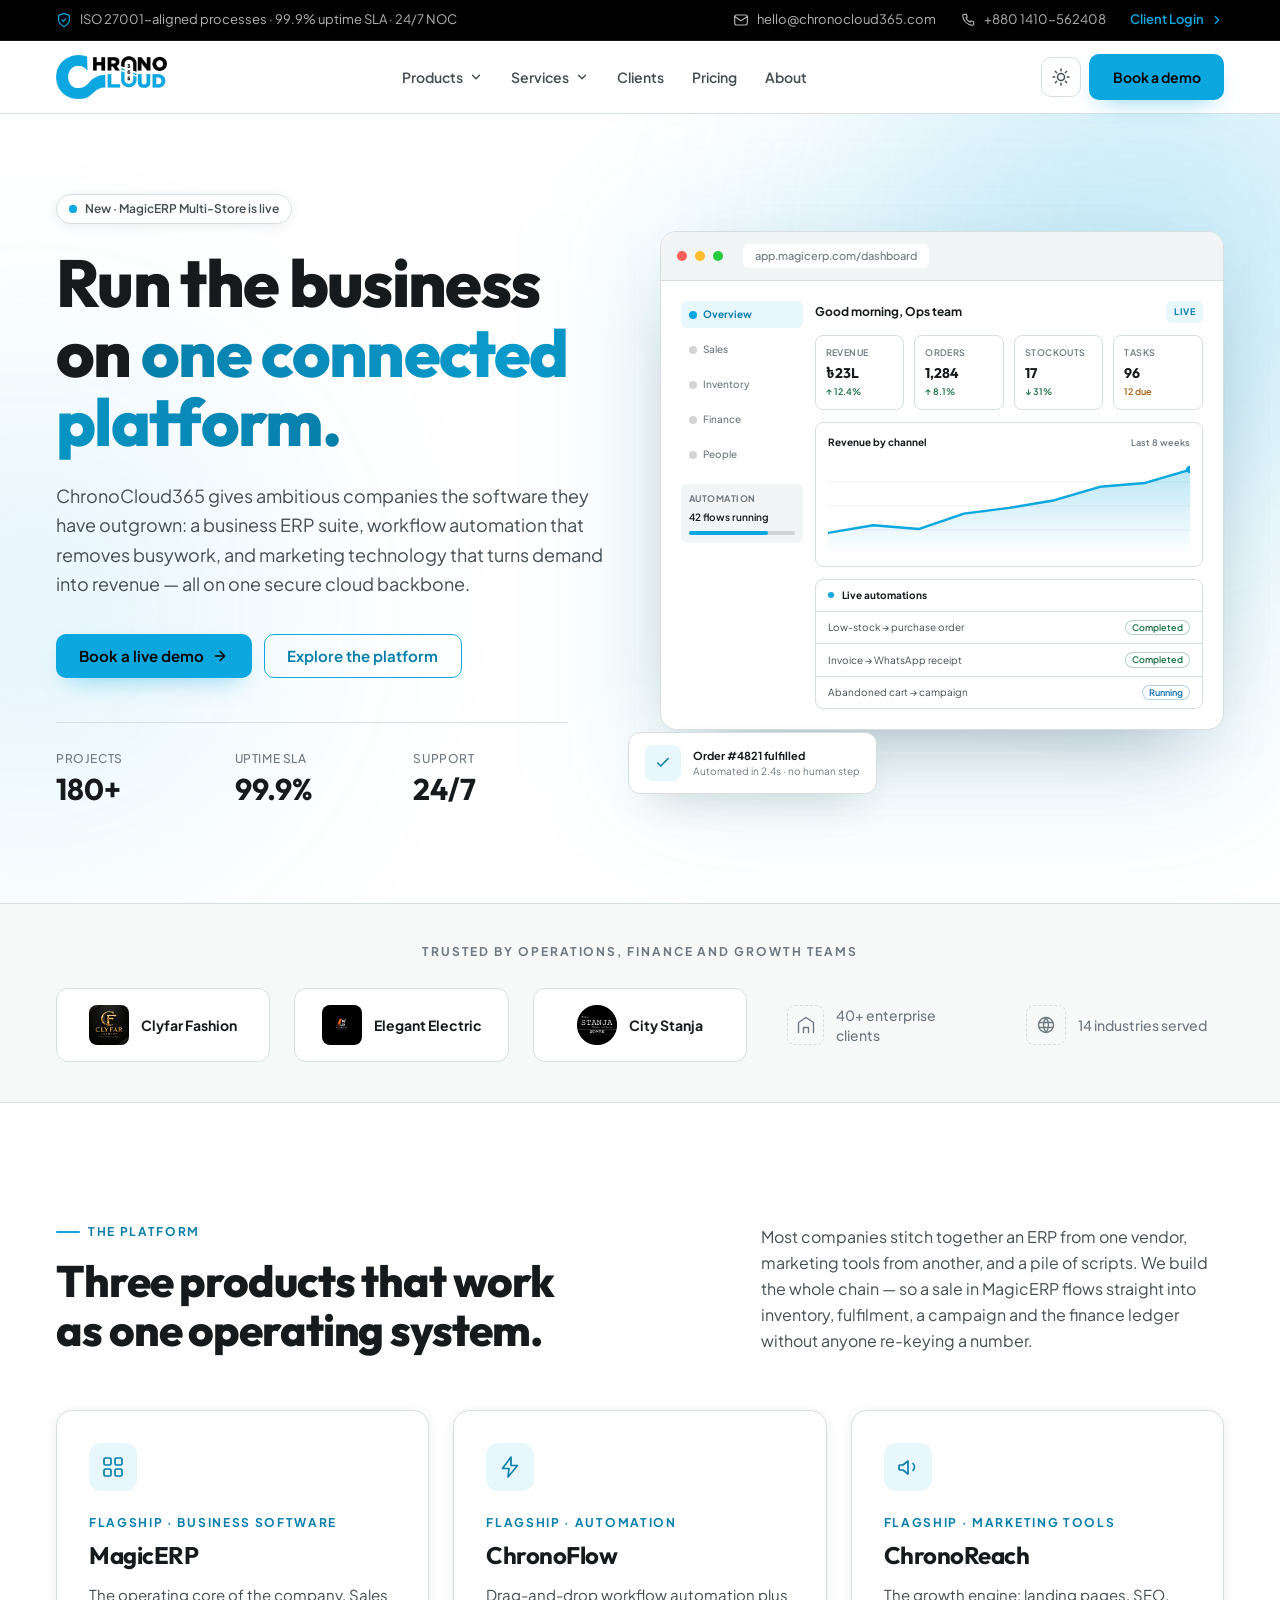
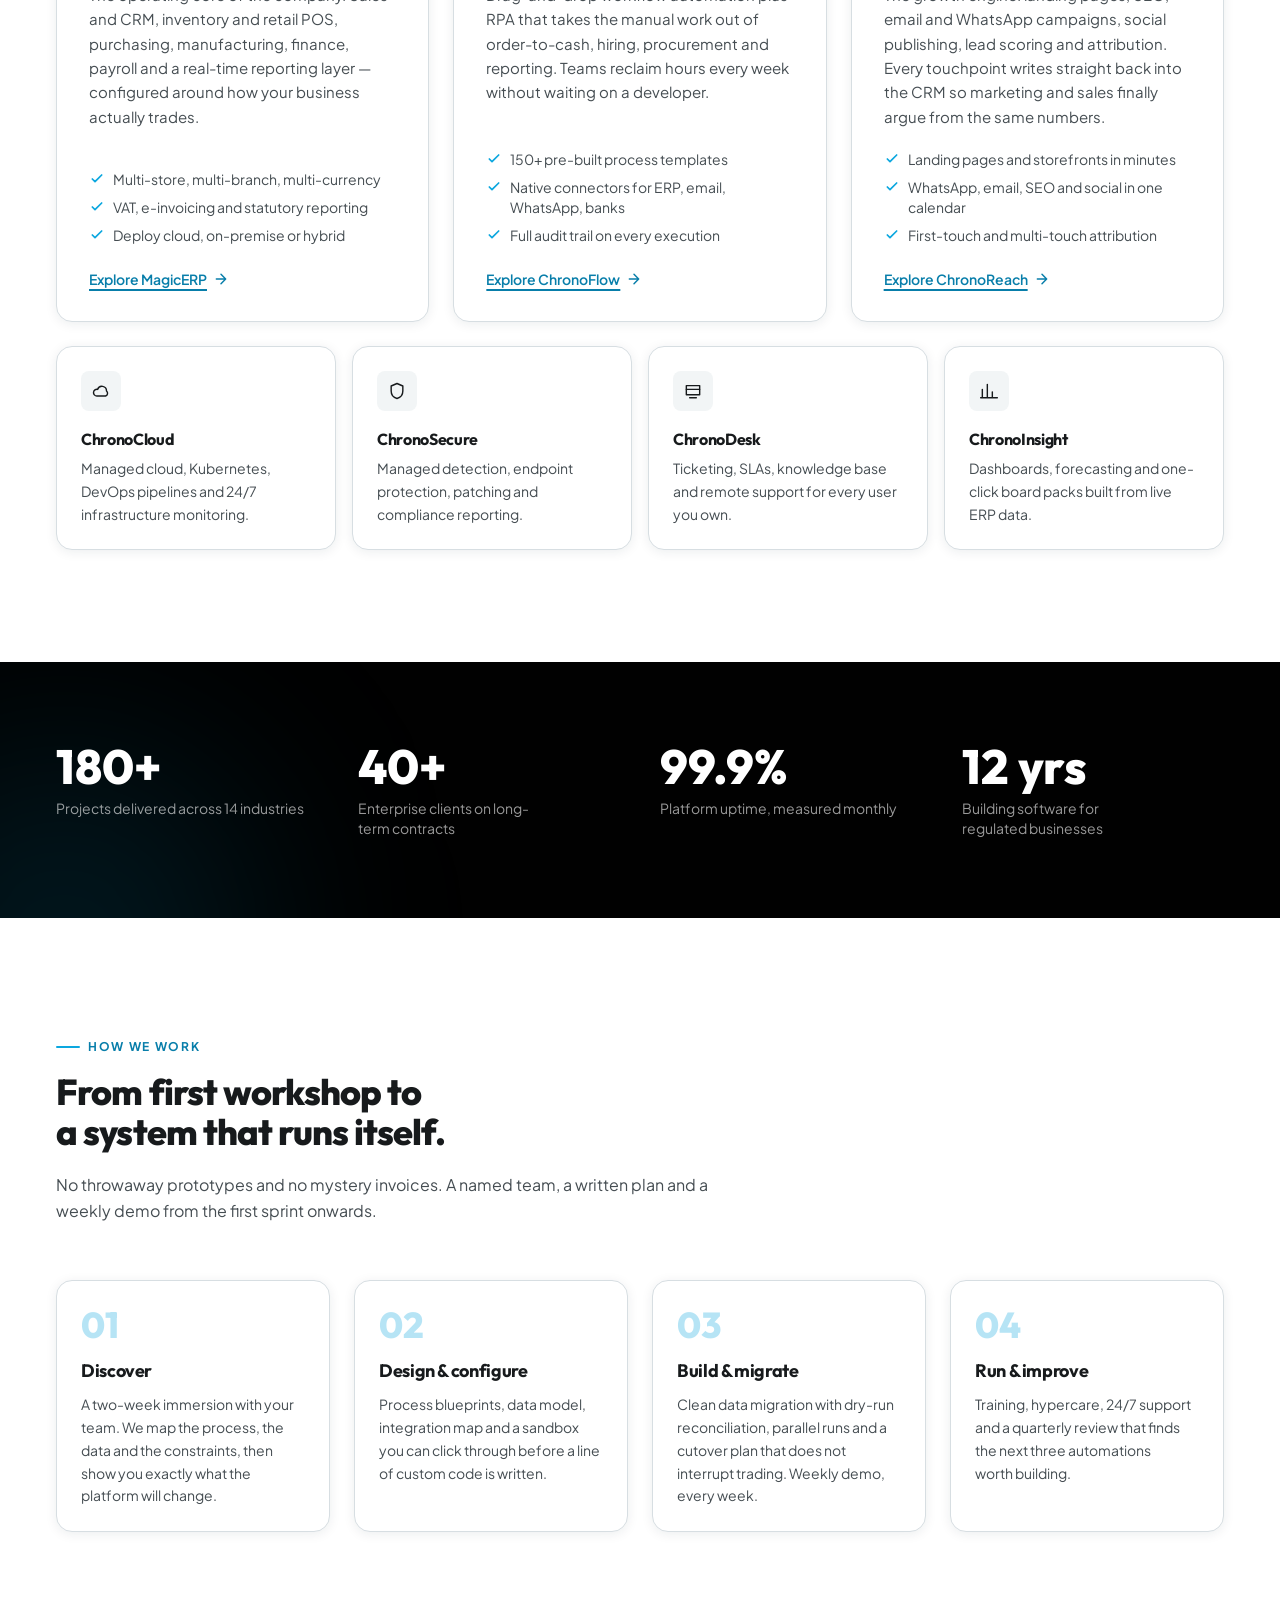
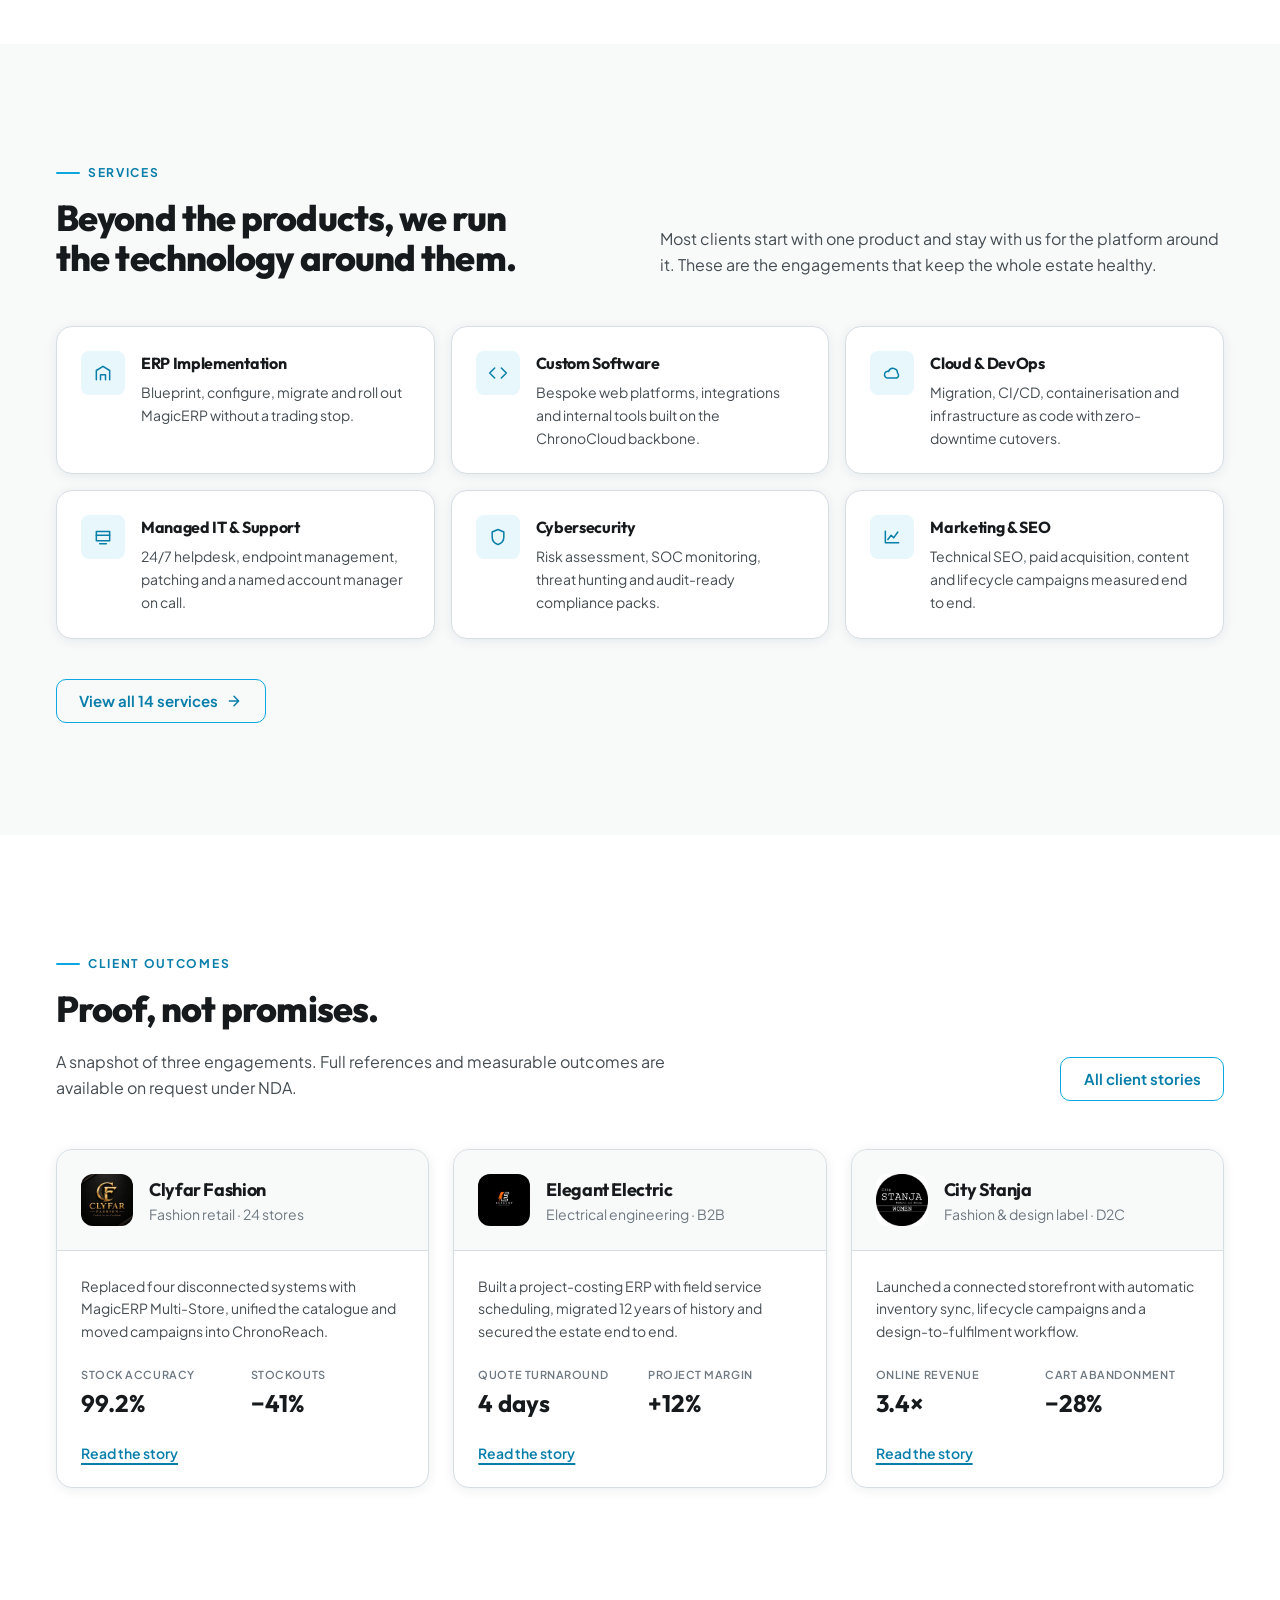
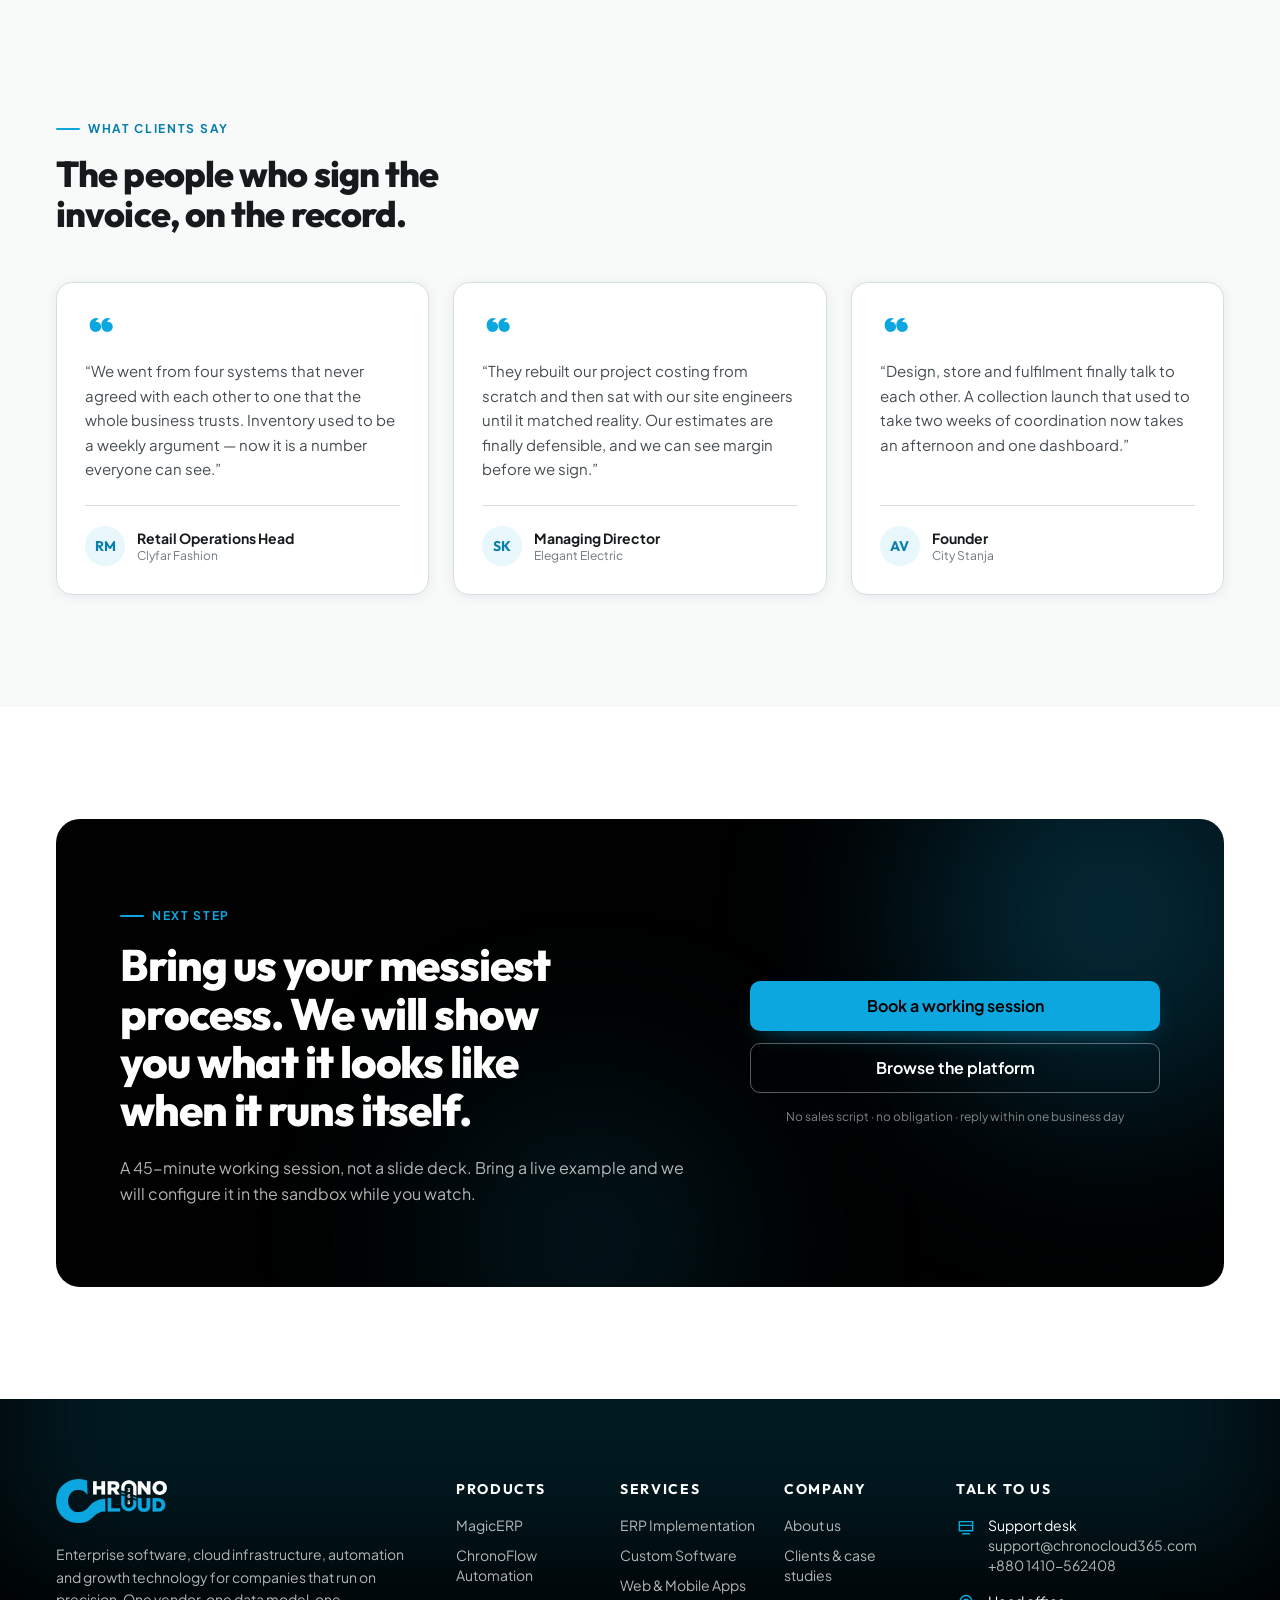
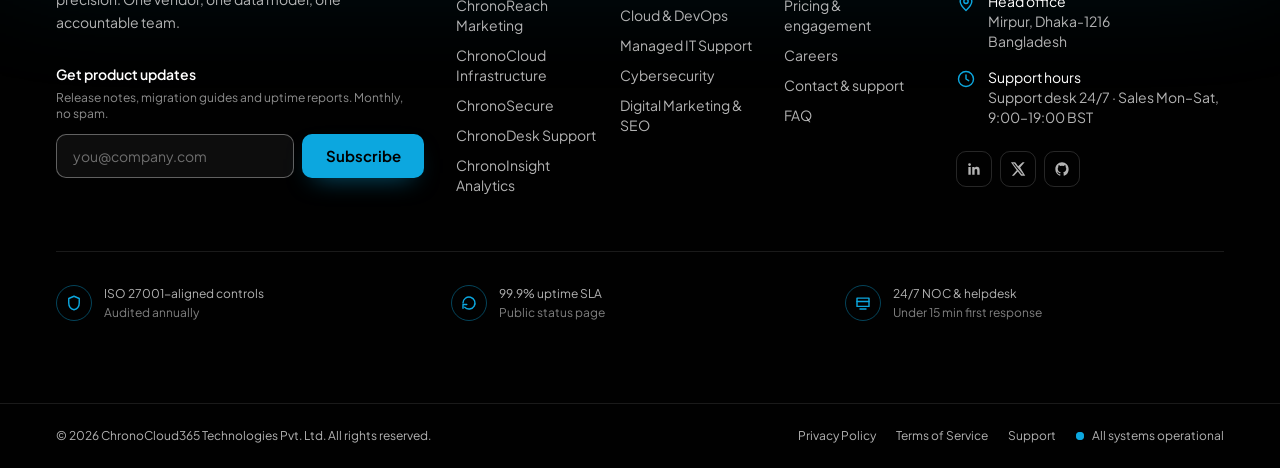
==== commit fbcffa9a: "Add files via upload" ====
--- a/index.html
+++ b/index.html
@@ -29,6 +29,9 @@
 <link rel="preconnect" href="https://fonts.googleapis.com" />
 <link rel="preconnect" href="https://fonts.gstatic.com" crossorigin />
 <link href="https://fonts.googleapis.com/css2?family=Outfit:wght@400;500;600;700;800&family=Plus+Jakarta+Sans:wght@400;500;600;700;800&display=swap" rel="stylesheet" />
+<!-- Noto Sans Bengali, subset to the taka sign (U+09F3) only - 4 KB, and the
+     only way the currency symbol renders on devices without a Bengali font. -->
+<link href="https://fonts.googleapis.com/css2?family=Noto+Sans+Bengali:wght@400;500;600;700;800&text=%E0%A7%B3&display=swap" rel="stylesheet" />
 <link rel="stylesheet" href="assets/css/styles.css" />
 
 <!-- Apply the theme before first paint so theme-swapped assets (such as the
@@ -437,7 +440,7 @@
                   <div class="grid grid-cols-2 gap-2.5 sm:grid-cols-4">
                     <div class="rounded-lg border border-line bg-surface p-2.5">
                       <p class="text-[9px] font-semibold uppercase tracking-wider text-muted">Revenue</p>
-                      <p class="mt-1 font-display text-sm font-bold text-heading">&#8377;18.4L</p>
+                      <p class="mt-1 font-display text-sm font-bold text-heading">৳23L</p>
                       <p class="mt-0.5 text-[9px] font-semibold text-success">&#8593; 12.4%</p>
                     </div>
                     <div class="rounded-lg border border-line bg-surface p-2.5">
@@ -587,7 +590,7 @@
           </p>
           <ul class="mt-5 grid gap-2 text-sm text-body">
             <li class="flex items-start gap-2"><svg class="mt-0.5 h-4 w-4 shrink-0 text-brand" viewBox="0 0 24 24" fill="none" stroke="currentColor" stroke-width="2.6" aria-hidden="true"><path d="m5 12 4 4L19 6" stroke-linecap="round" stroke-linejoin="round" /></svg>Multi-store, multi-branch, multi-currency</li>
-            <li class="flex items-start gap-2"><svg class="mt-0.5 h-4 w-4 shrink-0 text-brand" viewBox="0 0 24 24" fill="none" stroke="currentColor" stroke-width="2.6" aria-hidden="true"><path d="m5 12 4 4L19 6" stroke-linecap="round" stroke-linejoin="round" /></svg>GST, e-invoicing and statutory reporting</li>
+            <li class="flex items-start gap-2"><svg class="mt-0.5 h-4 w-4 shrink-0 text-brand" viewBox="0 0 24 24" fill="none" stroke="currentColor" stroke-width="2.6" aria-hidden="true"><path d="m5 12 4 4L19 6" stroke-linecap="round" stroke-linejoin="round" /></svg>VAT, e-invoicing and statutory reporting</li>
             <li class="flex items-start gap-2"><svg class="mt-0.5 h-4 w-4 shrink-0 text-brand" viewBox="0 0 24 24" fill="none" stroke="currentColor" stroke-width="2.6" aria-hidden="true"><path d="m5 12 4 4L19 6" stroke-linecap="round" stroke-linejoin="round" /></svg>Deploy cloud, on-premise or hybrid</li>
           </ul>
           <a href="products.html#magic-erp" class="link-underline mt-6 inline-flex items-center gap-1.5 self-start text-sm">
--- a/assets/css/styles.css
+++ b/assets/css/styles.css
@@ -1,2 +1,2 @@
 /*! tailwindcss v4.3.5 | MIT License | https://tailwindcss.com */
-@layer properties{@supports (((-webkit-hyphens:none)) and (not (margin-trim:block))) or ((-moz-orient:inline) and (not (color:rgb(from red r g b)))){*,:before,:after,::backdrop{--tw-border-spacing-x:0;--tw-border-spacing-y:0;--tw-translate-x:0;--tw-translate-y:0;--tw-translate-z:0;--tw-rotate-x:initial;--tw-rotate-y:initial;--tw-rotate-z:initial;--tw-skew-x:initial;--tw-skew-y:initial;--tw-space-y-reverse:0;--tw-divide-y-reverse:0;--tw-border-style:solid;--tw-leading:initial;--tw-font-weight:initial;--tw-tracking:initial;--tw-shadow:0 0 #0000;--tw-shadow-color:initial;--tw-shadow-alpha:100%;--tw-inset-shadow:0 0 #0000;--tw-inset-shadow-color:initial;--tw-inset-shadow-alpha:100%;--tw-ring-color:initial;--tw-ring-shadow:0 0 #0000;--tw-inset-ring-color:initial;--tw-inset-ring-shadow:0 0 #0000;--tw-ring-inset:initial;--tw-ring-offset-width:0px;--tw-ring-offset-color:#fff;--tw-ring-offset-shadow:0 0 #0000;--tw-outline-style:solid;--tw-blur:initial;--tw-brightness:initial;--tw-contrast:initial;--tw-grayscale:initial;--tw-hue-rotate:initial;--tw-invert:initial;--tw-opacity:initial;--tw-saturate:initial;--tw-sepia:initial;--tw-drop-shadow:initial;--tw-drop-shadow-color:initial;--tw-drop-shadow-alpha:100%;--tw-drop-shadow-size:initial;--tw-backdrop-blur:initial;--tw-backdrop-brightness:initial;--tw-backdrop-contrast:initial;--tw-backdrop-grayscale:initial;--tw-backdrop-hue-rotate:initial;--tw-backdrop-invert:initial;--tw-backdrop-opacity:initial;--tw-backdrop-saturate:initial;--tw-backdrop-sepia:initial;--tw-duration:initial}}}@layer theme{:root,:host{--font-sans:"Plus Jakarta Sans", ui-sans-serif, system-ui, sans-serif;--font-mono:ui-monospace, SFMono-Regular, Menlo, Monaco, Consolas, "Liberation Mono", "Courier New", monospace;--color-neutral-300:oklch(87% 0 none);--color-neutral-700:oklch(37.1% 0 none);--color-neutral-900:oklch(20.5% 0 none);--color-black:#000;--color-white:#fff;--spacing:.25rem;--container-sm:24rem;--container-lg:32rem;--container-xl:36rem;--container-2xl:42rem;--container-3xl:48rem;--text-xs:.75rem;--text-xs--line-height:calc(1 / .75);--text-sm:.875rem;--text-sm--line-height:calc(1.25 / .875);--text-base:1rem;--text-base--line-height:calc(1.5 / 1);--text-lg:1.125rem;--text-lg--line-height:calc(1.75 / 1.125);--text-xl:1.25rem;--text-xl--line-height:calc(1.75 / 1.25);--text-2xl:1.5rem;--text-2xl--line-height:calc(2 / 1.5);--text-3xl:1.875rem;--text-3xl--line-height:calc(2.25 / 1.875);--text-4xl:2.25rem;--text-4xl--line-height:calc(2.5 / 2.25);--text-5xl:3rem;--text-5xl--line-height:1;--text-6xl:3.75rem;--text-6xl--line-height:1;--font-weight-medium:500;--font-weight-semibold:600;--font-weight-bold:700;--font-weight-extrabold:800;--tracking-tight:-.025em;--tracking-wider:.05em;--leading-snug:1.375;--leading-relaxed:1.625;--radius-sm:.25rem;--radius-md:.375rem;--radius-lg:.5rem;--radius-xl:.75rem;--radius-2xl:1rem;--radius-3xl:1.5rem;--animate-ping:ping 1s cubic-bezier(0, 0, .2, 1) infinite;--blur-md:12px;--blur-3xl:64px;--default-transition-duration:.15s;--default-transition-timing-function:cubic-bezier(.4, 0, .2, 1);--default-font-family:"Plus Jakarta Sans", ui-sans-serif, system-ui, sans-serif;--default-mono-font-family:var(--font-mono);--font-display:"Outfit", ui-sans-serif, system-ui, sans-serif;--color-surface:var(--surface-1);--color-surface-muted:var(--surface-2);--color-focus:var(--focus-ring);--radius-brand:.625rem;--radius-card:1rem;--shadow-card:0 2px 12px #10232d14;--shadow-lift:0 18px 45px -20px #10232d47}}@layer base{*,:after,:before,::backdrop{box-sizing:border-box;border:0 solid;margin:0;padding:0}::file-selector-button{box-sizing:border-box;border:0 solid;margin:0;padding:0}html,:host{-webkit-text-size-adjust:100%;tab-size:4;line-height:1.5;font-family:var(--default-font-family,-apple-system, BlinkMacSystemFont, "Segoe UI", Roboto, "Helvetica Neue", "Noto Sans", Arial, sans-serif, "Apple Color Emoji", "Segoe UI Emoji", "Segoe UI Symbol", "Noto Color Emoji");font-feature-settings:var(--default-font-feature-settings,normal);font-variation-settings:var(--default-font-variation-settings,normal);-webkit-tap-highlight-color:transparent}hr{height:0;color:inherit;border-top-width:1px}abbr:where([title]){-webkit-text-decoration:underline dotted;text-decoration:underline dotted}h1,h2,h3,h4,h5,h6{font-size:inherit;font-weight:inherit}a{color:inherit;-webkit-text-decoration:inherit;-webkit-text-decoration:inherit;-webkit-text-decoration:inherit;text-decoration:inherit}b,strong{font-weight:bolder}code,kbd,samp,pre{font-family:var(--default-mono-font-family,ui-monospace, SFMono-Regular, Menlo, Monaco, Consolas, "Liberation Mono", "Courier New", monospace);font-feature-settings:var(--default-mono-font-feature-settings,normal);font-variation-settings:var(--default-mono-font-variation-settings,normal);font-size:1em}small{font-size:80%}sub,sup{vertical-align:baseline;font-size:75%;line-height:0;position:relative}sub{bottom:-.25em}sup{top:-.5em}table{text-indent:0;border-color:inherit;border-collapse:collapse}:-moz-focusring:where(:not(iframe)){outline:auto}progress{vertical-align:baseline}summary{display:list-item}ol,ul,menu{list-style:none}img,svg,video,canvas,audio,iframe,embed,object{vertical-align:middle;display:block}img,video{max-width:100%;height:auto}button,input,select,optgroup,textarea{font:inherit;font-feature-settings:inherit;font-variation-settings:inherit;letter-spacing:inherit;color:inherit;opacity:1;background-color:#0000;border-radius:0}::file-selector-button{font:inherit;font-feature-settings:inherit;font-variation-settings:inherit;letter-spacing:inherit;color:inherit;opacity:1;background-color:#0000;border-radius:0}:where(select:is([multiple],[size])) optgroup{font-weight:bolder}:where(select:is([multiple],[size])) optgroup option{padding-inline-start:20px}::file-selector-button{margin-inline-end:4px}::placeholder{opacity:1}@supports (not ((-webkit-appearance:-apple-pay-button))) or (contain-intrinsic-size:1px){::placeholder{color:currentColor}@supports (color:color-mix(in lab, red, red)){::placeholder{color:color-mix(in oklab, currentcolor 50%, transparent)}}}textarea{resize:vertical}::-webkit-search-decoration{-webkit-appearance:none}::-webkit-date-and-time-value{min-height:1lh;text-align:inherit}::-webkit-datetime-edit{display:inline-flex}::-webkit-datetime-edit-fields-wrapper{padding:0}::-webkit-datetime-edit{padding-block:0}::-webkit-datetime-edit-year-field{padding-block:0}::-webkit-datetime-edit-month-field{padding-block:0}::-webkit-datetime-edit-day-field{padding-block:0}::-webkit-datetime-edit-hour-field{padding-block:0}::-webkit-datetime-edit-minute-field{padding-block:0}::-webkit-datetime-edit-second-field{padding-block:0}::-webkit-datetime-edit-millisecond-field{padding-block:0}::-webkit-datetime-edit-meridiem-field{padding-block:0}::-webkit-calendar-picker-indicator{line-height:1}:-moz-ui-invalid{box-shadow:none}button,input:where([type=button],[type=reset],[type=submit]){appearance:button}::file-selector-button{appearance:button}::-webkit-inner-spin-button{height:auto}::-webkit-outer-spin-button{height:auto}[hidden]:where(:not([hidden=until-found])){display:none!important}html{scroll-behavior:smooth;-webkit-text-size-adjust:100%;scroll-padding-top:6rem}body{background-color:var(--surface-bg);color:var(--text-body);font-family:var(--font-sans);font-feature-settings:"cv02", "cv03", "cv04";-webkit-font-smoothing:antialiased}h1,h2,h3,h4,h5{font-family:var(--font-display);color:var(--text-strong);letter-spacing:-.02em;text-wrap:balance}p{text-wrap:pretty}:focus-visible{outline:3px solid var(--focus-ring);outline-offset:3px;border-radius:4px}::selection{background:var(--brand-cyan);color:#000}@media (prefers-reduced-motion:reduce){html{scroll-behavior:auto}*,:before,:after{scroll-behavior:auto!important;transition-duration:.001ms!important;animation-duration:.001ms!important;animation-iteration-count:1!important}}}@layer components{.container-page{width:100%;max-width:78rem;margin-inline:auto;padding-inline:1.25rem}@media (min-width:640px){.container-page{padding-inline:2rem}}@media (min-width:1024px){.container-page{padding-inline:2.5rem}}.btn{border-radius:var(--radius-brand);cursor:pointer;border:1px solid #0000;justify-content:center;align-items:center;gap:.5rem;padding:.75rem 1.4rem;font-size:.9375rem;font-weight:650;line-height:1.2;transition:background-color .2s,border-color .2s,color .2s,box-shadow .2s;display:inline-flex}.btn-primary{background-color:var(--brand-cyan);color:#000;box-shadow:0 10px 26px -12px #0ca7df99}.btn-primary:hover{background-color:var(--brand-cyan-deep);color:#fff;box-shadow:0 12px 30px -12px #087eaaa6}.btn-secondary{color:var(--brand-cyan-deep);border-color:var(--brand-cyan);background-color:#0000}.btn-secondary:hover{background-color:var(--brand-cyan-soft);color:var(--brand-cyan-deep)}[data-theme=dark] .btn-secondary{color:#65ccf0}[data-theme=dark] .btn-secondary:hover{background-color:#35b9ea24}.btn-ghost{color:var(--text-strong);background-color:#0000}.btn-ghost:hover{background-color:var(--surface-2)}.btn-inverse{color:#010101;background-color:#fff}.btn-inverse:hover{background-color:var(--brand-cyan-soft)}.btn-outline-inverse{color:#fff;background-color:#0000;border-color:#ffffff59}.btn-outline-inverse:hover{background-color:#ffffff1a;border-color:#fff}.card{background-color:var(--surface-1);border:1px solid var(--border-soft);border-radius:var(--radius-card);box-shadow:var(--shadow-card);transition:border-color .2s,box-shadow .2s,background-color .2s}.card-hover:hover{border-color:var(--brand-cyan);box-shadow:var(--shadow-lift)}.eyebrow{letter-spacing:.14em;text-transform:uppercase;color:var(--brand-cyan-deep);align-items:center;gap:.5rem;font-size:.75rem;font-weight:700;display:inline-flex}[data-theme=dark] .eyebrow{color:#65ccf0}.eyebrow:before{content:"";background:var(--brand-cyan);border-radius:2px;width:1.5rem;height:2px}.link-underline{color:var(--brand-cyan-deep);text-underline-offset:4px;font-weight:600;text-decoration:underline;text-decoration-thickness:1.5px;transition:color .2s}.link-underline:hover{color:var(--brand-cyan)}[data-theme=dark] .link-underline{color:#65ccf0}.chip{border:1px solid var(--border-soft);background-color:var(--surface-1);width:fit-content;max-width:100%;color:var(--text-body);border-radius:999px;align-items:center;gap:.4rem;padding:.3rem .75rem;font-size:.8125rem;font-weight:600;display:inline-flex}.grid-dots{background-image:radial-gradient(var(--brand-cyan-rgb) 1px, transparent 1px);opacity:.5;background-size:22px 22px}.prose-chrono p{color:var(--text-body);line-height:1.75}.prose-chrono h2{margin-top:2.5rem;margin-bottom:1rem;font-size:1.5rem}.prose-chrono h3{margin-top:2rem;margin-bottom:.75rem;font-size:1.125rem}.prose-chrono ul{gap:.6rem;margin-top:1rem;display:grid}.prose-chrono li{align-items:flex-start;gap:.6rem;line-height:1.65;display:flex}.prose-chrono li:before{content:"";background-color:var(--brand-cyan);border-radius:999px;flex:none;width:.5rem;height:.5rem;margin-top:.55rem}}@layer utilities{.pointer-events-none{pointer-events:none}.invisible{visibility:hidden}.visible{visibility:visible}.sr-only{clip-path:inset(50%);white-space:nowrap;border-width:0;width:1px;height:1px;margin:-1px;padding:0;position:absolute;overflow:hidden}.absolute{position:absolute}.fixed{position:fixed}.relative{position:relative}.static{position:static}.sticky{position:sticky}.-inset-6{inset:calc(var(--spacing) * -6)}.inset-0{inset:0}.inset-x-0{inset-inline:0}.-top-3{top:calc(var(--spacing) * -3)}.-top-16{top:calc(var(--spacing) * -16)}.-top-24{top:calc(var(--spacing) * -24)}.-top-40{top:calc(var(--spacing) * -40)}.top-0{top:0}.top-1{top:var(--spacing)}.top-1\/3{top:33.3333%}.top-64{top:calc(var(--spacing) * 64)}.top-full{top:100%}.-right-16{right:calc(var(--spacing) * -16)}.-right-20{right:calc(var(--spacing) * -20)}.-right-32{right:calc(var(--spacing) * -32)}.-right-40{right:calc(var(--spacing) * -40)}.-bottom-4{bottom:calc(var(--spacing) * -4)}.-bottom-24{bottom:calc(var(--spacing) * -24)}.-left-4{left:calc(var(--spacing) * -4)}.-left-32{left:calc(var(--spacing) * -32)}.-left-52{left:calc(var(--spacing) * -52)}.-left-\[9px\]{left:-9px}.left-1\/2{left:50%}.left-1\/3{left:33.3333%}.left-7{left:calc(var(--spacing) * 7)}.z-50{z-index:50}.col-span-3{grid-column:span 3/span 3}.col-span-12{grid-column:span 12/span 12}.container{width:100%}@media (min-width:26rem){.container{max-width:26rem}}@media (min-width:40rem){.container{max-width:40rem}}@media (min-width:48rem){.container{max-width:48rem}}@media (min-width:64rem){.container{max-width:64rem}}@media (min-width:80rem){.container{max-width:80rem}}@media (min-width:96rem){.container{max-width:96rem}}.mt-0\.5{margin-top:calc(var(--spacing) * .5)}.mt-1{margin-top:var(--spacing)}.mt-1\.5{margin-top:calc(var(--spacing) * 1.5)}.mt-2{margin-top:calc(var(--spacing) * 2)}.mt-2\.5{margin-top:calc(var(--spacing) * 2.5)}.mt-3{margin-top:calc(var(--spacing) * 3)}.mt-3\.5{margin-top:calc(var(--spacing) * 3.5)}.mt-4{margin-top:calc(var(--spacing) * 4)}.mt-5{margin-top:calc(var(--spacing) * 5)}.mt-6{margin-top:calc(var(--spacing) * 6)}.mt-7{margin-top:calc(var(--spacing) * 7)}.mt-8{margin-top:calc(var(--spacing) * 8)}.mt-9{margin-top:calc(var(--spacing) * 9)}.mt-10{margin-top:calc(var(--spacing) * 10)}.mt-11{margin-top:calc(var(--spacing) * 11)}.mt-12{margin-top:calc(var(--spacing) * 12)}.mt-14{margin-top:calc(var(--spacing) * 14)}.mt-16{margin-top:calc(var(--spacing) * 16)}.mr-2{margin-right:calc(var(--spacing) * 2)}.ml-3{margin-left:calc(var(--spacing) * 3)}.ml-8{margin-left:calc(var(--spacing) * 8)}.block{display:block}.contents{display:contents}.flex{display:flex}.grid{display:grid}.hidden{display:none}.inline{display:inline}.inline-block{display:inline-block}.inline-flex{display:inline-flex}.h-1{height:var(--spacing)}.h-1\.5{height:calc(var(--spacing) * 1.5)}.h-2{height:calc(var(--spacing) * 2)}.h-2\.5{height:calc(var(--spacing) * 2.5)}.h-3\.5{height:calc(var(--spacing) * 3.5)}.h-4{height:calc(var(--spacing) * 4)}.h-4\.5{height:calc(var(--spacing) * 4.5)}.h-5{height:calc(var(--spacing) * 5)}.h-6{height:calc(var(--spacing) * 6)}.h-7{height:calc(var(--spacing) * 7)}.h-8{height:calc(var(--spacing) * 8)}.h-9{height:calc(var(--spacing) * 9)}.h-10{height:calc(var(--spacing) * 10)}.h-11{height:calc(var(--spacing) * 11)}.h-12{height:calc(var(--spacing) * 12)}.h-13{height:calc(var(--spacing) * 13)}.h-14{height:calc(var(--spacing) * 14)}.h-16{height:calc(var(--spacing) * 16)}.h-24{height:calc(var(--spacing) * 24)}.h-48{height:calc(var(--spacing) * 48)}.h-72{height:calc(var(--spacing) * 72)}.h-80{height:calc(var(--spacing) * 80)}.h-96{height:calc(var(--spacing) * 96)}.h-\[30rem\]{height:30rem}.h-\[34rem\]{height:34rem}.h-\[36rem\]{height:36rem}.h-full{height:100%}.max-h-\[calc\(100vh-4rem\)\]{max-height:calc(100vh - 4rem)}.min-h-\[70vh\]{min-height:70vh}.w-1{width:var(--spacing)}.w-1\.5{width:calc(var(--spacing) * 1.5)}.w-2{width:calc(var(--spacing) * 2)}.w-2\.5{width:calc(var(--spacing) * 2.5)}.w-3\.5{width:calc(var(--spacing) * 3.5)}.w-3\/4{width:75%}.w-4{width:calc(var(--spacing) * 4)}.w-4\.5{width:calc(var(--spacing) * 4.5)}.w-5{width:calc(var(--spacing) * 5)}.w-6{width:calc(var(--spacing) * 6)}.w-7{width:calc(var(--spacing) * 7)}.w-8{width:calc(var(--spacing) * 8)}.w-9{width:calc(var(--spacing) * 9)}.w-10{width:calc(var(--spacing) * 10)}.w-11{width:calc(var(--spacing) * 11)}.w-12{width:calc(var(--spacing) * 12)}.w-13{width:calc(var(--spacing) * 13)}.w-14{width:calc(var(--spacing) * 14)}.w-16{width:calc(var(--spacing) * 16)}.w-48{width:calc(var(--spacing) * 48)}.w-72{width:calc(var(--spacing) * 72)}.w-96{width:calc(var(--spacing) * 96)}.w-\[30rem\]{width:30rem}.w-\[34rem\]{width:34rem}.w-\[36rem\]{width:36rem}.w-\[38rem\]{width:38rem}.w-\[46rem\]{width:46rem}.w-auto{width:auto}.w-full{width:100%}.max-w-2xl{max-width:var(--container-2xl)}.max-w-3xl{max-width:var(--container-3xl)}.max-w-lg{max-width:var(--container-lg)}.max-w-sm{max-width:var(--container-sm)}.max-w-xl{max-width:var(--container-xl)}.min-w-0{min-width:0}.min-w-\[40rem\]{min-width:40rem}.min-w-\[46rem\]{min-width:46rem}.flex-1{flex:1}.shrink-0{flex-shrink:0}.grow{flex-grow:1}.border-separate{border-collapse:separate}.border-spacing-0{--tw-border-spacing-x:0px;--tw-border-spacing-y:0px;border-spacing:var(--tw-border-spacing-x) var(--tw-border-spacing-y)}.-translate-x-1\/2{--tw-translate-x:calc(calc(1 / 2 * 100%) * -1);translate:var(--tw-translate-x) var(--tw-translate-y)}.translate-y-0{--tw-translate-y:0px;translate:var(--tw-translate-x) var(--tw-translate-y)}.translate-y-1{--tw-translate-y:var(--spacing);translate:var(--tw-translate-x) var(--tw-translate-y)}.transform{transform:var(--tw-rotate-x, ) var(--tw-rotate-y, ) var(--tw-rotate-z, ) var(--tw-skew-x, ) var(--tw-skew-y, )}.animate-ping{animation:var(--animate-ping)}.cursor-pointer{cursor:pointer}.scroll-mt-28{scroll-margin-top:calc(var(--spacing) * 28)}.scroll-pt-24{scroll-padding-top:calc(var(--spacing) * 24)}.grid-cols-2{grid-template-columns:repeat(2,minmax(0,1fr))}.grid-cols-3{grid-template-columns:repeat(3,minmax(0,1fr))}.grid-cols-12{grid-template-columns:repeat(12,minmax(0,1fr))}.flex-col{flex-direction:column}.flex-wrap{flex-wrap:wrap}.items-center{align-items:center}.items-start{align-items:flex-start}.justify-between{justify-content:space-between}.justify-center{justify-content:center}.gap-1{gap:var(--spacing)}.gap-1\.5{gap:calc(var(--spacing) * 1.5)}.gap-2{gap:calc(var(--spacing) * 2)}.gap-2\.5{gap:calc(var(--spacing) * 2.5)}.gap-3{gap:calc(var(--spacing) * 3)}.gap-4{gap:calc(var(--spacing) * 4)}.gap-5{gap:calc(var(--spacing) * 5)}.gap-6{gap:calc(var(--spacing) * 6)}.gap-8{gap:calc(var(--spacing) * 8)}.gap-10{gap:calc(var(--spacing) * 10)}.gap-12{gap:calc(var(--spacing) * 12)}.gap-14{gap:calc(var(--spacing) * 14)}:where(.space-y-0>:not(:last-child)){--tw-space-y-reverse:0;margin-block:0}:where(.space-y-1>:not(:last-child)){--tw-space-y-reverse:0;margin-block-start:calc(var(--spacing) * var(--tw-space-y-reverse));margin-block-end:calc(var(--spacing) * calc(1 - var(--tw-space-y-reverse)))}:where(.space-y-2>:not(:last-child)){--tw-space-y-reverse:0;margin-block-start:calc(calc(var(--spacing) * 2) * var(--tw-space-y-reverse));margin-block-end:calc(calc(var(--spacing) * 2) * calc(1 - var(--tw-space-y-reverse)))}:where(.space-y-2\.5>:not(:last-child)){--tw-space-y-reverse:0;margin-block-start:calc(calc(var(--spacing) * 2.5) * var(--tw-space-y-reverse));margin-block-end:calc(calc(var(--spacing) * 2.5) * calc(1 - var(--tw-space-y-reverse)))}:where(.space-y-3>:not(:last-child)){--tw-space-y-reverse:0;margin-block-start:calc(calc(var(--spacing) * 3) * var(--tw-space-y-reverse));margin-block-end:calc(calc(var(--spacing) * 3) * calc(1 - var(--tw-space-y-reverse)))}:where(.space-y-4>:not(:last-child)){--tw-space-y-reverse:0;margin-block-start:calc(calc(var(--spacing) * 4) * var(--tw-space-y-reverse));margin-block-end:calc(calc(var(--spacing) * 4) * calc(1 - var(--tw-space-y-reverse)))}:where(.space-y-5>:not(:last-child)){--tw-space-y-reverse:0;margin-block-start:calc(calc(var(--spacing) * 5) * var(--tw-space-y-reverse));margin-block-end:calc(calc(var(--spacing) * 5) * calc(1 - var(--tw-space-y-reverse)))}:where(.space-y-6>:not(:last-child)){--tw-space-y-reverse:0;margin-block-start:calc(calc(var(--spacing) * 6) * var(--tw-space-y-reverse));margin-block-end:calc(calc(var(--spacing) * 6) * calc(1 - var(--tw-space-y-reverse)))}.gap-x-5{column-gap:calc(var(--spacing) * 5)}.gap-y-2{row-gap:calc(var(--spacing) * 2)}:where(.divide-y>:not(:last-child)){--tw-divide-y-reverse:0;border-bottom-style:var(--tw-border-style);border-top-style:var(--tw-border-style);border-top-width:calc(1px * var(--tw-divide-y-reverse));border-bottom-width:calc(1px * calc(1 - var(--tw-divide-y-reverse)))}:where(.divide-line>:not(:last-child)){border-color:var(--border-soft)}.self-start{align-self:flex-start}.truncate{text-overflow:ellipsis;white-space:nowrap;overflow:hidden}.overflow-hidden{overflow:hidden}.overflow-x-auto{overflow-x:auto}.overflow-y-auto{overflow-y:auto}.rounded-2xl{border-radius:var(--radius-2xl)}.rounded-3xl{border-radius:var(--radius-3xl)}.rounded-\[2rem\]{border-radius:2rem}.rounded-brand{border-radius:.625rem}.rounded-card{border-radius:1rem}.rounded-full{border-radius:2147483647px}.rounded-lg{border-radius:var(--radius-lg)}.rounded-md{border-radius:var(--radius-md)}.rounded-sm{border-radius:var(--radius-sm)}.rounded-xl{border-radius:var(--radius-xl)}.border{border-style:var(--tw-border-style);border-width:1px}.border-2{border-style:var(--tw-border-style);border-width:2px}.border-y{border-block-style:var(--tw-border-style);border-block-width:1px}.border-t{border-top-style:var(--tw-border-style);border-top-width:1px}.border-b{border-bottom-style:var(--tw-border-style);border-bottom-width:1px}.border-l-2{border-left-style:var(--tw-border-style);border-left-width:2px}.border-dashed{--tw-border-style:dashed;border-style:dashed}.\!border-brand\/40{border-color:var(--brand-cyan)!important}@supports (color:color-mix(in lab, red, red)){.\!border-brand\/40{border-color:color-mix(in oklab, var(--brand-cyan) 40%, transparent)!important}}.\!border-info\/30{border-color:var(--status-info)!important}@supports (color:color-mix(in lab, red, red)){.\!border-info\/30{border-color:color-mix(in oklab, var(--status-info) 30%, transparent)!important}}.\!border-success\/30{border-color:var(--status-success)!important}@supports (color:color-mix(in lab, red, red)){.\!border-success\/30{border-color:color-mix(in oklab, var(--status-success) 30%, transparent)!important}}.border-brand,.border-brand\/40{border-color:var(--brand-cyan)}@supports (color:color-mix(in lab, red, red)){.border-brand\/40{border-color:color-mix(in oklab, var(--brand-cyan) 40%, transparent)}}.border-line{border-color:var(--border-soft)}.border-line-strong{border-color:var(--border-strong)}.border-line\/70{border-color:var(--border-soft)}@supports (color:color-mix(in lab, red, red)){.border-line\/70{border-color:color-mix(in oklab, var(--border-soft) 70%, transparent)}}.border-neutral-300{border-color:var(--color-neutral-300)}.border-success\/40{border-color:var(--status-success)}@supports (color:color-mix(in lab, red, red)){.border-success\/40{border-color:color-mix(in oklab, var(--status-success) 40%, transparent)}}.border-transparent{border-color:#0000}.border-white\/10{border-color:#ffffff1a}@supports (color:color-mix(in lab, red, red)){.border-white\/10{border-color:color-mix(in oklab, var(--color-white) 10%, transparent)}}.border-white\/15{border-color:#ffffff26}@supports (color:color-mix(in lab, red, red)){.border-white\/15{border-color:color-mix(in oklab, var(--color-white) 15%, transparent)}}.border-white\/35{border-color:#ffffff59}@supports (color:color-mix(in lab, red, red)){.border-white\/35{border-color:color-mix(in oklab, var(--color-white) 35%, transparent)}}.bg-\[\#28c840\]{background-color:#28c840}.bg-\[\#010101\]{background-color:#010101}.bg-\[\#febc2e\]{background-color:#febc2e}.bg-\[\#ff5f57\]{background-color:#ff5f57}.bg-bg,.bg-bg\/90{background-color:var(--surface-bg)}@supports (color:color-mix(in lab, red, red)){.bg-bg\/90{background-color:color-mix(in oklab, var(--surface-bg) 90%, transparent)}}.bg-brand{background-color:var(--brand-cyan)}.bg-brand-soft,.bg-brand-soft\/60{background-color:var(--brand-cyan-soft)}@supports (color:color-mix(in lab, red, red)){.bg-brand-soft\/60{background-color:color-mix(in oklab, var(--brand-cyan-soft) 60%, transparent)}}.bg-brand\/10{background-color:var(--brand-cyan)}@supports (color:color-mix(in lab, red, red)){.bg-brand\/10{background-color:color-mix(in oklab, var(--brand-cyan) 10%, transparent)}}.bg-brand\/12{background-color:var(--brand-cyan)}@supports (color:color-mix(in lab, red, red)){.bg-brand\/12{background-color:color-mix(in oklab, var(--brand-cyan) 12%, transparent)}}.bg-brand\/15{background-color:var(--brand-cyan)}@supports (color:color-mix(in lab, red, red)){.bg-brand\/15{background-color:color-mix(in oklab, var(--brand-cyan) 15%, transparent)}}.bg-brand\/18{background-color:var(--brand-cyan)}@supports (color:color-mix(in lab, red, red)){.bg-brand\/18{background-color:color-mix(in oklab, var(--brand-cyan) 18%, transparent)}}.bg-brand\/25{background-color:var(--brand-cyan)}@supports (color:color-mix(in lab, red, red)){.bg-brand\/25{background-color:color-mix(in oklab, var(--brand-cyan) 25%, transparent)}}.bg-neutral-300{background-color:var(--color-neutral-300)}.bg-success{background-color:var(--status-success)}.bg-success-bg\/40{background-color:var(--status-success-bg)}@supports (color:color-mix(in lab, red, red)){.bg-success-bg\/40{background-color:color-mix(in oklab, var(--status-success-bg) 40%, transparent)}}.bg-surface{background-color:var(--surface-1)}.bg-surface-muted,.bg-surface-muted\/40{background-color:var(--surface-2)}@supports (color:color-mix(in lab, red, red)){.bg-surface-muted\/40{background-color:color-mix(in oklab, var(--surface-2) 40%, transparent)}}.bg-surface-muted\/50{background-color:var(--surface-2)}@supports (color:color-mix(in lab, red, red)){.bg-surface-muted\/50{background-color:color-mix(in oklab, var(--surface-2) 50%, transparent)}}.bg-surface-muted\/60{background-color:var(--surface-2)}@supports (color:color-mix(in lab, red, red)){.bg-surface-muted\/60{background-color:color-mix(in oklab, var(--surface-2) 60%, transparent)}}.bg-surface-tint{background-color:var(--surface-3)}.bg-white{background-color:var(--color-white)}.bg-white\/5{background-color:#ffffff0d}@supports (color:color-mix(in lab, red, red)){.bg-white\/5{background-color:color-mix(in oklab, var(--color-white) 5%, transparent)}}.object-cover{object-fit:cover}.p-2{padding:calc(var(--spacing) * 2)}.p-2\.5{padding:calc(var(--spacing) * 2.5)}.p-3{padding:calc(var(--spacing) * 3)}.p-3\.5{padding:calc(var(--spacing) * 3.5)}.p-4{padding:calc(var(--spacing) * 4)}.p-5{padding:calc(var(--spacing) * 5)}.p-6{padding:calc(var(--spacing) * 6)}.p-7{padding:calc(var(--spacing) * 7)}.\!px-1\.5{padding-inline:calc(var(--spacing) * 1.5)!important}.px-2{padding-inline:calc(var(--spacing) * 2)}.px-3{padding-inline:calc(var(--spacing) * 3)}.px-3\.5{padding-inline:calc(var(--spacing) * 3.5)}.px-4{padding-inline:calc(var(--spacing) * 4)}.px-5{padding-inline:calc(var(--spacing) * 5)}.px-6{padding-inline:calc(var(--spacing) * 6)}.\!py-0{padding-block:0!important}.py-1{padding-block:var(--spacing)}.py-1\.5{padding-block:calc(var(--spacing) * 1.5)}.py-2{padding-block:calc(var(--spacing) * 2)}.py-2\.5{padding-block:calc(var(--spacing) * 2.5)}.py-3{padding-block:calc(var(--spacing) * 3)}.py-4{padding-block:calc(var(--spacing) * 4)}.py-6{padding-block:calc(var(--spacing) * 6)}.py-10{padding-block:calc(var(--spacing) * 10)}.py-14{padding-block:calc(var(--spacing) * 14)}.py-16{padding-block:calc(var(--spacing) * 16)}.py-20{padding-block:calc(var(--spacing) * 20)}.pt-3{padding-top:calc(var(--spacing) * 3)}.pt-4{padding-top:calc(var(--spacing) * 4)}.pt-5{padding-top:calc(var(--spacing) * 5)}.pt-7{padding-top:calc(var(--spacing) * 7)}.pt-8{padding-top:calc(var(--spacing) * 8)}.pt-10{padding-top:calc(var(--spacing) * 10)}.pt-14{padding-top:calc(var(--spacing) * 14)}.pr-6{padding-right:calc(var(--spacing) * 6)}.pr-10{padding-right:calc(var(--spacing) * 10)}.pb-2{padding-bottom:calc(var(--spacing) * 2)}.pb-4{padding-bottom:calc(var(--spacing) * 4)}.pb-5{padding-bottom:calc(var(--spacing) * 5)}.pb-10{padding-bottom:calc(var(--spacing) * 10)}.pb-16{padding-bottom:calc(var(--spacing) * 16)}.pb-20{padding-bottom:calc(var(--spacing) * 20)}.pl-4{padding-left:calc(var(--spacing) * 4)}.pl-8{padding-left:calc(var(--spacing) * 8)}.text-center{text-align:center}.text-left{text-align:left}.font-display{font-family:Outfit,ui-sans-serif,system-ui,sans-serif}.text-2xl{font-size:var(--text-2xl);line-height:var(--tw-leading,var(--text-2xl--line-height))}.text-3xl{font-size:var(--text-3xl);line-height:var(--tw-leading,var(--text-3xl--line-height))}.text-4xl{font-size:var(--text-4xl);line-height:var(--tw-leading,var(--text-4xl--line-height))}.text-base{font-size:var(--text-base);line-height:var(--tw-leading,var(--text-base--line-height))}.text-lg{font-size:var(--text-lg);line-height:var(--tw-leading,var(--text-lg--line-height))}.text-sm{font-size:var(--text-sm);line-height:var(--tw-leading,var(--text-sm--line-height))}.text-xl{font-size:var(--text-xl);line-height:var(--tw-leading,var(--text-xl--line-height))}.text-xs{font-size:var(--text-xs);line-height:var(--tw-leading,var(--text-xs--line-height))}.\!text-\[9px\]{font-size:9px!important}.\!text-\[11px\]{font-size:11px!important}.text-\[2\.6rem\]{font-size:2.6rem}.text-\[7rem\]{font-size:7rem}.text-\[9px\]{font-size:9px}.text-\[10px\]{font-size:10px}.text-\[11px\]{font-size:11px}.text-\[13px\]{font-size:13px}.text-\[15px\]{font-size:15px}.leading-\[1\.05\]{--tw-leading:1.05;line-height:1.05}.leading-none{--tw-leading:1;line-height:1}.leading-relaxed{--tw-leading:var(--leading-relaxed);line-height:var(--leading-relaxed)}.leading-snug{--tw-leading:var(--leading-snug);line-height:var(--leading-snug)}.font-bold{--tw-font-weight:var(--font-weight-bold);font-weight:var(--font-weight-bold)}.font-extrabold{--tw-font-weight:var(--font-weight-extrabold);font-weight:var(--font-weight-extrabold)}.font-medium{--tw-font-weight:var(--font-weight-medium);font-weight:var(--font-weight-medium)}.font-semibold{--tw-font-weight:var(--font-weight-semibold);font-weight:var(--font-weight-semibold)}.tracking-\[0\.12em\]{--tw-tracking:.12em;letter-spacing:.12em}.tracking-\[0\.14em\]{--tw-tracking:.14em;letter-spacing:.14em}.tracking-\[0\.16em\]{--tw-tracking:.16em;letter-spacing:.16em}.tracking-tight{--tw-tracking:var(--tracking-tight);letter-spacing:var(--tracking-tight)}.tracking-wider{--tw-tracking:var(--tracking-wider);letter-spacing:var(--tracking-wider)}.\!text-brand{color:var(--brand-cyan)!important}.\!text-brand-deep{color:var(--brand-cyan-deep)!important}.\!text-info{color:var(--status-info)!important}.\!text-success{color:var(--status-success)!important}.text-black{color:var(--color-black)}.text-body{color:var(--text-body)}.text-brand{color:var(--brand-cyan)}.text-brand-deep{color:var(--brand-cyan-deep)}.text-brand-soft{color:var(--brand-cyan-soft)}.text-brand\/30{color:var(--brand-cyan)}@supports (color:color-mix(in lab, red, red)){.text-brand\/30{color:color-mix(in oklab, var(--brand-cyan) 30%, transparent)}}.text-danger{color:var(--status-danger)}.text-heading{color:var(--text-strong)}.text-line{color:var(--border-soft)}.text-muted{color:var(--text-muted)}.text-neutral-700{color:var(--color-neutral-700)}.text-neutral-900{color:var(--color-neutral-900)}.text-success{color:var(--status-success)}.text-warning{color:var(--status-warning)}.text-white{color:var(--color-white)}.text-white\/50{color:#ffffff80}@supports (color:color-mix(in lab, red, red)){.text-white\/50{color:color-mix(in oklab, var(--color-white) 50%, transparent)}}.text-white\/55{color:#ffffff8c}@supports (color:color-mix(in lab, red, red)){.text-white\/55{color:color-mix(in oklab, var(--color-white) 55%, transparent)}}.text-white\/60{color:#fff9}@supports (color:color-mix(in lab, red, red)){.text-white\/60{color:color-mix(in oklab, var(--color-white) 60%, transparent)}}.text-white\/70{color:#ffffffb3}@supports (color:color-mix(in lab, red, red)){.text-white\/70{color:color-mix(in oklab, var(--color-white) 70%, transparent)}}.uppercase{text-transform:uppercase}.antialiased{-webkit-font-smoothing:antialiased;-moz-osx-font-smoothing:grayscale}.opacity-0{opacity:0}.opacity-60{opacity:.6}.opacity-70{opacity:.7}.opacity-75{opacity:.75}.shadow{--tw-shadow:0 1px 3px 0 var(--tw-shadow-color,#0000001a), 0 1px 2px -1px var(--tw-shadow-color,#0000001a);box-shadow:var(--tw-inset-shadow), var(--tw-inset-ring-shadow), var(--tw-ring-offset-shadow), var(--tw-ring-shadow), var(--tw-shadow)}.shadow-\[0_10px_30px_-18px_rgb\(16_35_45\/45\%\)\]{--tw-shadow:0 10px 30px -18px var(--tw-shadow-color,#10232d73);box-shadow:var(--tw-inset-shadow), var(--tw-inset-ring-shadow), var(--tw-ring-offset-shadow), var(--tw-ring-shadow), var(--tw-shadow)}.shadow-\[0_24px_60px_-24px_rgb\(16_35_45\/35\%\)\]{--tw-shadow:0 24px 60px -24px var(--tw-shadow-color,#10232d59);box-shadow:var(--tw-inset-shadow), var(--tw-inset-ring-shadow), var(--tw-ring-offset-shadow), var(--tw-ring-shadow), var(--tw-shadow)}.shadow-\[0_24px_60px_-30px_rgb\(12_167_223\/45\%\)\]{--tw-shadow:0 24px 60px -30px var(--tw-shadow-color,#0ca7df73);box-shadow:var(--tw-inset-shadow), var(--tw-inset-ring-shadow), var(--tw-ring-offset-shadow), var(--tw-ring-shadow), var(--tw-shadow)}.shadow-\[0_30px_80px_-40px_rgb\(16_35_45\/45\%\)\]{--tw-shadow:0 30px 80px -40px var(--tw-shadow-color,#10232d73);box-shadow:var(--tw-inset-shadow), var(--tw-inset-ring-shadow), var(--tw-ring-offset-shadow), var(--tw-ring-shadow), var(--tw-shadow)}.shadow-card{--tw-shadow:0 2px 12px var(--tw-shadow-color,#10232d14);box-shadow:var(--tw-inset-shadow), var(--tw-inset-ring-shadow), var(--tw-ring-offset-shadow), var(--tw-ring-shadow), var(--tw-shadow)}.shadow-lift{--tw-shadow:0 18px 45px -20px var(--tw-shadow-color,#10232d47);box-shadow:var(--tw-inset-shadow), var(--tw-inset-ring-shadow), var(--tw-ring-offset-shadow), var(--tw-ring-shadow), var(--tw-shadow)}.ring{--tw-ring-shadow:var(--tw-ring-inset, ) 0 0 0 calc(1px + var(--tw-ring-offset-width)) var(--tw-ring-color,currentcolor);box-shadow:var(--tw-inset-shadow), var(--tw-inset-ring-shadow), var(--tw-ring-offset-shadow), var(--tw-ring-shadow), var(--tw-shadow)}.outline{outline-style:var(--tw-outline-style);outline-width:1px}.blur-3xl{--tw-blur:blur(var(--blur-3xl));filter:var(--tw-blur, ) var(--tw-brightness, ) var(--tw-contrast, ) var(--tw-grayscale, ) var(--tw-hue-rotate, ) var(--tw-invert, ) var(--tw-saturate, ) var(--tw-sepia, ) var(--tw-drop-shadow, )}.blur-\[100px\]{--tw-blur:blur(100px);filter:var(--tw-blur, ) var(--tw-brightness, ) var(--tw-contrast, ) var(--tw-grayscale, ) var(--tw-hue-rotate, ) var(--tw-invert, ) var(--tw-saturate, ) var(--tw-sepia, ) var(--tw-drop-shadow, )}.blur-\[110px\]{--tw-blur:blur(110px);filter:var(--tw-blur, ) var(--tw-brightness, ) var(--tw-contrast, ) var(--tw-grayscale, ) var(--tw-hue-rotate, ) var(--tw-invert, ) var(--tw-saturate, ) var(--tw-sepia, ) var(--tw-drop-shadow, )}.blur-\[120px\]{--tw-blur:blur(120px);filter:var(--tw-blur, ) var(--tw-brightness, ) var(--tw-contrast, ) var(--tw-grayscale, ) var(--tw-hue-rotate, ) var(--tw-invert, ) var(--tw-saturate, ) var(--tw-sepia, ) var(--tw-drop-shadow, )}.filter{filter:var(--tw-blur, ) var(--tw-brightness, ) var(--tw-contrast, ) var(--tw-grayscale, ) var(--tw-hue-rotate, ) var(--tw-invert, ) var(--tw-saturate, ) var(--tw-sepia, ) var(--tw-drop-shadow, )}.backdrop-blur-md{--tw-backdrop-blur:blur(var(--blur-md));-webkit-backdrop-filter:var(--tw-backdrop-blur, ) var(--tw-backdrop-brightness, ) var(--tw-backdrop-contrast, ) var(--tw-backdrop-grayscale, ) var(--tw-backdrop-hue-rotate, ) var(--tw-backdrop-invert, ) var(--tw-backdrop-opacity, ) var(--tw-backdrop-saturate, ) var(--tw-backdrop-sepia, );backdrop-filter:var(--tw-backdrop-blur, ) var(--tw-backdrop-brightness, ) var(--tw-backdrop-contrast, ) var(--tw-backdrop-grayscale, ) var(--tw-backdrop-hue-rotate, ) var(--tw-backdrop-invert, ) var(--tw-backdrop-opacity, ) var(--tw-backdrop-saturate, ) var(--tw-backdrop-sepia, )}.transition-all{transition-property:all;transition-timing-function:var(--tw-ease,var(--default-transition-timing-function));transition-duration:var(--tw-duration,var(--default-transition-duration))}.transition-colors{transition-property:color,background-color,border-color,outline-color,text-decoration-color,fill,stroke,--tw-gradient-from,--tw-gradient-via,--tw-gradient-to;transition-timing-function:var(--tw-ease,var(--default-transition-timing-function));transition-duration:var(--tw-duration,var(--default-transition-duration))}.transition-shadow{transition-property:box-shadow;transition-timing-function:var(--tw-ease,var(--default-transition-timing-function));transition-duration:var(--tw-duration,var(--default-transition-duration))}.transition-transform{transition-property:transform,translate,scale,rotate;transition-timing-function:var(--tw-ease,var(--default-transition-timing-function));transition-duration:var(--tw-duration,var(--default-transition-duration))}.duration-200{--tw-duration:.2s;transition-duration:.2s}.duration-300{--tw-duration:.3s;transition-duration:.3s}@media (hover:hover){:is(:where(.group):hover .group-hover\:translate-x-1){--tw-translate-x:var(--spacing);translate:var(--tw-translate-x) var(--tw-translate-y)}:is(:where(.group):hover .group-hover\:text-brand-deep){color:var(--brand-cyan-deep)}}.placeholder\:text-muted::placeholder{color:var(--text-muted)}.placeholder\:text-white\/40::placeholder{color:#fff6}@supports (color:color-mix(in lab, red, red)){.placeholder\:text-white\/40::placeholder{color:color-mix(in oklab, var(--color-white) 40%, transparent)}}@media (hover:hover){.hover\:-translate-y-0\.5:hover{--tw-translate-y:calc(var(--spacing) * -.5);translate:var(--tw-translate-x) var(--tw-translate-y)}.hover\:border-brand:hover{border-color:var(--brand-cyan)}.hover\:bg-brand-deep:hover{background-color:var(--brand-cyan-deep)}.hover\:bg-surface-muted:hover{background-color:var(--surface-2)}.hover\:text-brand:hover{color:var(--brand-cyan)}.hover\:text-brand-deep:hover{color:var(--brand-cyan-deep)}.hover\:text-heading:hover{color:var(--text-strong)}.hover\:text-white:hover{color:var(--color-white)}.hover\:shadow-card:hover{--tw-shadow:0 2px 12px var(--tw-shadow-color,#10232d14);box-shadow:var(--tw-inset-shadow), var(--tw-inset-ring-shadow), var(--tw-ring-offset-shadow), var(--tw-ring-shadow), var(--tw-shadow)}}.focus\:not-sr-only:focus{clip-path:none;white-space:normal;width:auto;height:auto;margin:0;padding:0;position:static;overflow:visible}.focus\:absolute:focus{position:absolute}.focus\:top-4:focus{top:calc(var(--spacing) * 4)}.focus\:left-4:focus{left:calc(var(--spacing) * 4)}.focus\:z-\[100\]:focus{z-index:100}.focus\:rounded-brand:focus{border-radius:.625rem}.focus\:border-brand:focus{border-color:var(--brand-cyan)}.focus\:bg-brand:focus{background-color:var(--brand-cyan)}.focus\:px-4:focus{padding-inline:calc(var(--spacing) * 4)}.focus\:py-2:focus{padding-block:calc(var(--spacing) * 2)}.focus\:text-sm:focus{font-size:var(--text-sm);line-height:var(--tw-leading,var(--text-sm--line-height))}.focus\:font-semibold:focus{--tw-font-weight:var(--font-weight-semibold);font-weight:var(--font-weight-semibold)}.focus\:text-black:focus{color:var(--color-black)}.focus\:outline-none:focus{--tw-outline-style:none;outline-style:none}@media (min-width:40rem){.sm\:col-span-9{grid-column:span 9/span 9}.sm\:block{display:block}.sm\:flex{display:flex}.sm\:inline-flex{display:inline-flex}.sm\:grid-cols-2{grid-template-columns:repeat(2,minmax(0,1fr))}.sm\:grid-cols-3{grid-template-columns:repeat(3,minmax(0,1fr))}.sm\:grid-cols-4{grid-template-columns:repeat(4,minmax(0,1fr))}.sm\:flex-row{flex-direction:row}.sm\:items-center{align-items:center}.sm\:justify-between{justify-content:space-between}.sm\:p-5{padding:calc(var(--spacing) * 5)}.sm\:p-7{padding:calc(var(--spacing) * 7)}.sm\:p-8{padding:calc(var(--spacing) * 8)}.sm\:px-12{padding-inline:calc(var(--spacing) * 12)}.sm\:text-3xl{font-size:var(--text-3xl);line-height:var(--tw-leading,var(--text-3xl--line-height))}.sm\:text-4xl{font-size:var(--text-4xl);line-height:var(--tw-leading,var(--text-4xl--line-height))}.sm\:text-5xl{font-size:var(--text-5xl);line-height:var(--tw-leading,var(--text-5xl--line-height))}.sm\:text-6xl{font-size:var(--text-6xl);line-height:var(--tw-leading,var(--text-6xl--line-height))}.sm\:text-\[10rem\]{font-size:10rem}}@media (min-width:48rem){.md\:col-span-2{grid-column:span 2/span 2}.md\:col-span-10{grid-column:span 10/span 10}.md\:grid-cols-2{grid-template-columns:repeat(2,minmax(0,1fr))}.md\:grid-cols-12{grid-template-columns:repeat(12,minmax(0,1fr))}.md\:gap-8{gap:calc(var(--spacing) * 8)}}@media (min-width:64rem){.lg\:sticky{position:sticky}.lg\:top-28{top:calc(var(--spacing) * 28)}.lg\:-bottom-6{bottom:calc(var(--spacing) * -6)}.lg\:-left-8{left:calc(var(--spacing) * -8)}.lg\:order-1{order:1}.lg\:order-2{order:2}.lg\:col-span-3{grid-column:span 3/span 3}.lg\:col-span-4{grid-column:span 4/span 4}.lg\:col-span-5{grid-column:span 5/span 5}.lg\:col-span-6{grid-column:span 6/span 6}.lg\:col-span-7{grid-column:span 7/span 7}.lg\:col-span-8{grid-column:span 8/span 8}.lg\:col-span-9{grid-column:span 9/span 9}.lg\:block{display:block}.lg\:flex{display:flex}.lg\:hidden{display:none}.lg\:h-11{height:calc(var(--spacing) * 11)}.lg\:h-\[4\.5rem\]{height:4.5rem}.lg\:grid-cols-3{grid-template-columns:repeat(3,minmax(0,1fr))}.lg\:grid-cols-4{grid-template-columns:repeat(4,minmax(0,1fr))}.lg\:grid-cols-5{grid-template-columns:repeat(5,minmax(0,1fr))}.lg\:grid-cols-12{grid-template-columns:repeat(12,minmax(0,1fr))}.lg\:flex-row{flex-direction:row}.lg\:items-center{align-items:center}.lg\:items-end{align-items:flex-end}.lg\:justify-between{justify-content:space-between}.lg\:gap-6{gap:calc(var(--spacing) * 6)}.lg\:gap-8{gap:calc(var(--spacing) * 8)}.lg\:gap-10{gap:calc(var(--spacing) * 10)}.lg\:p-8{padding:calc(var(--spacing) * 8)}.lg\:p-9{padding:calc(var(--spacing) * 9)}.lg\:p-10{padding:calc(var(--spacing) * 10)}.lg\:px-16{padding-inline:calc(var(--spacing) * 16)}.lg\:py-20{padding-block:calc(var(--spacing) * 20)}.lg\:py-24{padding-block:calc(var(--spacing) * 24)}.lg\:py-28{padding-block:calc(var(--spacing) * 28)}.lg\:pt-20{padding-top:calc(var(--spacing) * 20)}.lg\:pb-10{padding-bottom:calc(var(--spacing) * 10)}.lg\:pb-24{padding-bottom:calc(var(--spacing) * 24)}.lg\:pb-28{padding-bottom:calc(var(--spacing) * 28)}.lg\:text-right{text-align:right}.lg\:text-5xl{font-size:var(--text-5xl);line-height:var(--tw-leading,var(--text-5xl--line-height))}.lg\:text-xl{font-size:var(--text-xl);line-height:var(--tw-leading,var(--text-xl--line-height))}.lg\:text-\[2\.75rem\]{font-size:2.75rem}.lg\:text-\[3\.5rem\]{font-size:3.5rem}.lg\:text-\[4\.15rem\]{font-size:4.15rem}.lg\:leading-\[1\.1\]{--tw-leading:1.1;line-height:1.1}.lg\:leading-\[1\.05\]{--tw-leading:1.05;line-height:1.05}}@media (min-width:80rem){.xl\:grid-cols-4{grid-template-columns:repeat(4,minmax(0,1fr))}}.dark\:block:where([data-theme=dark],[data-theme=dark] *){display:block}.dark\:hidden:where([data-theme=dark],[data-theme=dark] *){display:none}.text-gradient-brand{background-image:linear-gradient(100deg, var(--gradient-from) 0%, var(--gradient-mid) 50%, var(--gradient-to) 100%);color:#0000;-webkit-background-clip:text;background-clip:text}.reveal{opacity:0;transition:opacity .6s cubic-bezier(.22,1,.36,1),transform .6s cubic-bezier(.22,1,.36,1);transform:translateY(18px)}.reveal.is-visible{opacity:1;transform:none}@media (prefers-reduced-motion:reduce){.reveal{opacity:1;transform:none}}.mask-fade-b{-webkit-mask-image:linear-gradient(#000 70%,#0000 100%);mask-image:linear-gradient(#000 70%,#0000 100%)}}:root{--brand-cyan:#0ca7df;--brand-cyan-deep:#087eaa;--brand-cyan-soft:#e7f7fc;--brand-cyan-mist:#f4fbfe;--brand-black:#010101;--neutral-900:#171a1c;--neutral-700:#454d52;--neutral-500:#78838a;--neutral-300:#d7dee2;--neutral-100:#f2f5f6;--surface-bg:#fff;--surface-1:#fff;--surface-2:var(--neutral-100);--surface-3:var(--brand-cyan-mist);--surface-inverse:#010101;--text-strong:var(--neutral-900);--text-body:var(--neutral-700);--text-muted:#6e7880;--text-inverse:#fff;--border-soft:var(--neutral-300);--border-strong:#848f96;--focus-ring:var(--brand-cyan-deep);--brand-cyan-rgb:12 167 223;--gradient-from:#087eaa;--gradient-mid:#0a9acb;--gradient-to:#087eaa;--status-success:#146e43;--status-success-bg:#e6f6ee;--status-warning:#a85a06;--status-warning-bg:#fdf1e0;--status-danger:#c2410c;--status-danger-bg:#fdece3;--status-info:#0a6cb4;--status-info-bg:#e6f2fb}[data-theme=dark]{--surface-bg:#101619;--surface-1:#182126;--surface-2:#202b31;--surface-3:#123747;--surface-inverse:#f4fbfe;--text-strong:#f4f7f8;--text-body:#b8c4ca;--text-muted:#91a0a8;--text-inverse:#010101;--border-soft:#34434b;--border-strong:#62767f;--focus-ring:#65ccf0;--brand-cyan-rgb:53 185 234;--gradient-from:#35b9ea;--gradient-mid:#7fd8f5;--gradient-to:#35b9ea;--status-success:#4ade9b;--status-success-bg:#102a20;--status-warning:#f5b14c;--status-warning-bg:#2e2415;--status-danger:#fb8b5c;--status-danger-bg:#301c15;--status-info:#5cb8f0;--status-info-bg:#142630}@property --tw-border-spacing-x{syntax:"<length>";inherits:false;initial-value:0}@property --tw-border-spacing-y{syntax:"<length>";inherits:false;initial-value:0}@property --tw-translate-x{syntax:"*";inherits:false;initial-value:0}@property --tw-translate-y{syntax:"*";inherits:false;initial-value:0}@property --tw-translate-z{syntax:"*";inherits:false;initial-value:0}@property --tw-rotate-x{syntax:"*";inherits:false}@property --tw-rotate-y{syntax:"*";inherits:false}@property --tw-rotate-z{syntax:"*";inherits:false}@property --tw-skew-x{syntax:"*";inherits:false}@property --tw-skew-y{syntax:"*";inherits:false}@property --tw-space-y-reverse{syntax:"*";inherits:false;initial-value:0}@property --tw-divide-y-reverse{syntax:"*";inherits:false;initial-value:0}@property --tw-border-style{syntax:"*";inherits:false;initial-value:solid}@property --tw-leading{syntax:"*";inherits:false}@property --tw-font-weight{syntax:"*";inherits:false}@property --tw-tracking{syntax:"*";inherits:false}@property --tw-shadow{syntax:"*";inherits:false;initial-value:0 0 #0000}@property --tw-shadow-color{syntax:"*";inherits:false}@property --tw-shadow-alpha{syntax:"<percentage>";inherits:false;initial-value:100%}@property --tw-inset-shadow{syntax:"*";inherits:false;initial-value:0 0 #0000}@property --tw-inset-shadow-color{syntax:"*";inherits:false}@property --tw-inset-shadow-alpha{syntax:"<percentage>";inherits:false;initial-value:100%}@property --tw-ring-color{syntax:"*";inherits:false}@property --tw-ring-shadow{syntax:"*";inherits:false;initial-value:0 0 #0000}@property --tw-inset-ring-color{syntax:"*";inherits:false}@property --tw-inset-ring-shadow{syntax:"*";inherits:false;initial-value:0 0 #0000}@property --tw-ring-inset{syntax:"*";inherits:false}@property --tw-ring-offset-width{syntax:"<length>";inherits:false;initial-value:0}@property --tw-ring-offset-color{syntax:"*";inherits:false;initial-value:#fff}@property --tw-ring-offset-shadow{syntax:"*";inherits:false;initial-value:0 0 #0000}@property --tw-outline-style{syntax:"*";inherits:false;initial-value:solid}@property --tw-blur{syntax:"*";inherits:false}@property --tw-brightness{syntax:"*";inherits:false}@property --tw-contrast{syntax:"*";inherits:false}@property --tw-grayscale{syntax:"*";inherits:false}@property --tw-hue-rotate{syntax:"*";inherits:false}@property --tw-invert{syntax:"*";inherits:false}@property --tw-opacity{syntax:"*";inherits:false}@property --tw-saturate{syntax:"*";inherits:false}@property --tw-sepia{syntax:"*";inherits:false}@property --tw-drop-shadow{syntax:"*";inherits:false}@property --tw-drop-shadow-color{syntax:"*";inherits:false}@property --tw-drop-shadow-alpha{syntax:"<percentage>";inherits:false;initial-value:100%}@property --tw-drop-shadow-size{syntax:"*";inherits:false}@property --tw-backdrop-blur{syntax:"*";inherits:false}@property --tw-backdrop-brightness{syntax:"*";inherits:false}@property --tw-backdrop-contrast{syntax:"*";inherits:false}@property --tw-backdrop-grayscale{syntax:"*";inherits:false}@property --tw-backdrop-hue-rotate{syntax:"*";inherits:false}@property --tw-backdrop-invert{syntax:"*";inherits:false}@property --tw-backdrop-opacity{syntax:"*";inherits:false}@property --tw-backdrop-saturate{syntax:"*";inherits:false}@property --tw-backdrop-sepia{syntax:"*";inherits:false}@property --tw-duration{syntax:"*";inherits:false}@keyframes ping{75%,to{opacity:0;transform:scale(2)}}+@layer properties{@supports (((-webkit-hyphens:none)) and (not (margin-trim:block))) or ((-moz-orient:inline) and (not (color:rgb(from red r g b)))){*,:before,:after,::backdrop{--tw-border-spacing-x:0;--tw-border-spacing-y:0;--tw-translate-x:0;--tw-translate-y:0;--tw-translate-z:0;--tw-rotate-x:initial;--tw-rotate-y:initial;--tw-rotate-z:initial;--tw-skew-x:initial;--tw-skew-y:initial;--tw-space-y-reverse:0;--tw-divide-y-reverse:0;--tw-border-style:solid;--tw-leading:initial;--tw-font-weight:initial;--tw-tracking:initial;--tw-shadow:0 0 #0000;--tw-shadow-color:initial;--tw-shadow-alpha:100%;--tw-inset-shadow:0 0 #0000;--tw-inset-shadow-color:initial;--tw-inset-shadow-alpha:100%;--tw-ring-color:initial;--tw-ring-shadow:0 0 #0000;--tw-inset-ring-color:initial;--tw-inset-ring-shadow:0 0 #0000;--tw-ring-inset:initial;--tw-ring-offset-width:0px;--tw-ring-offset-color:#fff;--tw-ring-offset-shadow:0 0 #0000;--tw-outline-style:solid;--tw-blur:initial;--tw-brightness:initial;--tw-contrast:initial;--tw-grayscale:initial;--tw-hue-rotate:initial;--tw-invert:initial;--tw-opacity:initial;--tw-saturate:initial;--tw-sepia:initial;--tw-drop-shadow:initial;--tw-drop-shadow-color:initial;--tw-drop-shadow-alpha:100%;--tw-drop-shadow-size:initial;--tw-backdrop-blur:initial;--tw-backdrop-brightness:initial;--tw-backdrop-contrast:initial;--tw-backdrop-grayscale:initial;--tw-backdrop-hue-rotate:initial;--tw-backdrop-invert:initial;--tw-backdrop-opacity:initial;--tw-backdrop-saturate:initial;--tw-backdrop-sepia:initial;--tw-duration:initial}}}@layer theme{:root,:host{--font-sans:"Plus Jakarta Sans", "Noto Sans Bengali", ui-sans-serif, system-ui, sans-serif;--font-mono:ui-monospace, SFMono-Regular, Menlo, Monaco, Consolas, "Liberation Mono", "Courier New", monospace;--color-neutral-300:oklch(87% 0 none);--color-neutral-700:oklch(37.1% 0 none);--color-neutral-900:oklch(20.5% 0 none);--color-black:#000;--color-white:#fff;--spacing:.25rem;--container-sm:24rem;--container-lg:32rem;--container-xl:36rem;--container-2xl:42rem;--container-3xl:48rem;--text-xs:.75rem;--text-xs--line-height:calc(1 / .75);--text-sm:.875rem;--text-sm--line-height:calc(1.25 / .875);--text-base:1rem;--text-base--line-height:calc(1.5 / 1);--text-lg:1.125rem;--text-lg--line-height:calc(1.75 / 1.125);--text-xl:1.25rem;--text-xl--line-height:calc(1.75 / 1.25);--text-2xl:1.5rem;--text-2xl--line-height:calc(2 / 1.5);--text-3xl:1.875rem;--text-3xl--line-height:calc(2.25 / 1.875);--text-4xl:2.25rem;--text-4xl--line-height:calc(2.5 / 2.25);--text-5xl:3rem;--text-5xl--line-height:1;--text-6xl:3.75rem;--text-6xl--line-height:1;--font-weight-medium:500;--font-weight-semibold:600;--font-weight-bold:700;--font-weight-extrabold:800;--tracking-tight:-.025em;--tracking-wider:.05em;--leading-snug:1.375;--leading-relaxed:1.625;--radius-sm:.25rem;--radius-md:.375rem;--radius-lg:.5rem;--radius-xl:.75rem;--radius-2xl:1rem;--radius-3xl:1.5rem;--animate-ping:ping 1s cubic-bezier(0, 0, .2, 1) infinite;--blur-md:12px;--blur-3xl:64px;--default-transition-duration:.15s;--default-transition-timing-function:cubic-bezier(.4, 0, .2, 1);--default-font-family:"Plus Jakarta Sans", "Noto Sans Bengali", ui-sans-serif, system-ui, sans-serif;--default-mono-font-family:var(--font-mono);--font-display:"Outfit", "Noto Sans Bengali", ui-sans-serif, system-ui, sans-serif;--color-surface:var(--surface-1);--color-surface-muted:var(--surface-2);--color-focus:var(--focus-ring);--radius-brand:.625rem;--radius-card:1rem;--shadow-card:0 2px 12px #10232d14;--shadow-lift:0 18px 45px -20px #10232d47}}@layer base{*,:after,:before,::backdrop{box-sizing:border-box;border:0 solid;margin:0;padding:0}::file-selector-button{box-sizing:border-box;border:0 solid;margin:0;padding:0}html,:host{-webkit-text-size-adjust:100%;tab-size:4;line-height:1.5;font-family:var(--default-font-family,-apple-system, BlinkMacSystemFont, "Segoe UI", Roboto, "Helvetica Neue", "Noto Sans", Arial, sans-serif, "Apple Color Emoji", "Segoe UI Emoji", "Segoe UI Symbol", "Noto Color Emoji");font-feature-settings:var(--default-font-feature-settings,normal);font-variation-settings:var(--default-font-variation-settings,normal);-webkit-tap-highlight-color:transparent}hr{height:0;color:inherit;border-top-width:1px}abbr:where([title]){-webkit-text-decoration:underline dotted;text-decoration:underline dotted}h1,h2,h3,h4,h5,h6{font-size:inherit;font-weight:inherit}a{color:inherit;-webkit-text-decoration:inherit;-webkit-text-decoration:inherit;-webkit-text-decoration:inherit;text-decoration:inherit}b,strong{font-weight:bolder}code,kbd,samp,pre{font-family:var(--default-mono-font-family,ui-monospace, SFMono-Regular, Menlo, Monaco, Consolas, "Liberation Mono", "Courier New", monospace);font-feature-settings:var(--default-mono-font-feature-settings,normal);font-variation-settings:var(--default-mono-font-variation-settings,normal);font-size:1em}small{font-size:80%}sub,sup{vertical-align:baseline;font-size:75%;line-height:0;position:relative}sub{bottom:-.25em}sup{top:-.5em}table{text-indent:0;border-color:inherit;border-collapse:collapse}:-moz-focusring:where(:not(iframe)){outline:auto}progress{vertical-align:baseline}summary{display:list-item}ol,ul,menu{list-style:none}img,svg,video,canvas,audio,iframe,embed,object{vertical-align:middle;display:block}img,video{max-width:100%;height:auto}button,input,select,optgroup,textarea{font:inherit;font-feature-settings:inherit;font-variation-settings:inherit;letter-spacing:inherit;color:inherit;opacity:1;background-color:#0000;border-radius:0}::file-selector-button{font:inherit;font-feature-settings:inherit;font-variation-settings:inherit;letter-spacing:inherit;color:inherit;opacity:1;background-color:#0000;border-radius:0}:where(select:is([multiple],[size])) optgroup{font-weight:bolder}:where(select:is([multiple],[size])) optgroup option{padding-inline-start:20px}::file-selector-button{margin-inline-end:4px}::placeholder{opacity:1}@supports (not ((-webkit-appearance:-apple-pay-button))) or (contain-intrinsic-size:1px){::placeholder{color:currentColor}@supports (color:color-mix(in lab, red, red)){::placeholder{color:color-mix(in oklab, currentcolor 50%, transparent)}}}textarea{resize:vertical}::-webkit-search-decoration{-webkit-appearance:none}::-webkit-date-and-time-value{min-height:1lh;text-align:inherit}::-webkit-datetime-edit{display:inline-flex}::-webkit-datetime-edit-fields-wrapper{padding:0}::-webkit-datetime-edit{padding-block:0}::-webkit-datetime-edit-year-field{padding-block:0}::-webkit-datetime-edit-month-field{padding-block:0}::-webkit-datetime-edit-day-field{padding-block:0}::-webkit-datetime-edit-hour-field{padding-block:0}::-webkit-datetime-edit-minute-field{padding-block:0}::-webkit-datetime-edit-second-field{padding-block:0}::-webkit-datetime-edit-millisecond-field{padding-block:0}::-webkit-datetime-edit-meridiem-field{padding-block:0}::-webkit-calendar-picker-indicator{line-height:1}:-moz-ui-invalid{box-shadow:none}button,input:where([type=button],[type=reset],[type=submit]){appearance:button}::file-selector-button{appearance:button}::-webkit-inner-spin-button{height:auto}::-webkit-outer-spin-button{height:auto}[hidden]:where(:not([hidden=until-found])){display:none!important}html{scroll-behavior:smooth;-webkit-text-size-adjust:100%;scroll-padding-top:6rem}body{background-color:var(--surface-bg);color:var(--text-body);font-family:var(--font-sans);font-feature-settings:"cv02", "cv03", "cv04";-webkit-font-smoothing:antialiased}h1,h2,h3,h4,h5{font-family:var(--font-display);color:var(--text-strong);letter-spacing:-.02em;text-wrap:balance}p{text-wrap:pretty}:focus-visible{outline:3px solid var(--focus-ring);outline-offset:3px;border-radius:4px}::selection{background:var(--brand-cyan);color:#000}@media (prefers-reduced-motion:reduce){html{scroll-behavior:auto}*,:before,:after{scroll-behavior:auto!important;transition-duration:.001ms!important;animation-duration:.001ms!important;animation-iteration-count:1!important}}}@layer components{.container-page{width:100%;max-width:78rem;margin-inline:auto;padding-inline:1.25rem}@media (min-width:640px){.container-page{padding-inline:2rem}}@media (min-width:1024px){.container-page{padding-inline:2.5rem}}.btn{border-radius:var(--radius-brand);cursor:pointer;border:1px solid #0000;justify-content:center;align-items:center;gap:.5rem;padding:.75rem 1.4rem;font-size:.9375rem;font-weight:650;line-height:1.2;transition:background-color .2s,border-color .2s,color .2s,box-shadow .2s;display:inline-flex}.btn-primary{background-color:var(--brand-cyan);color:#000;box-shadow:0 10px 26px -12px #0ca7df99}.btn-primary:hover{background-color:var(--brand-cyan-deep);color:#fff;box-shadow:0 12px 30px -12px #087eaaa6}.btn-secondary{color:var(--brand-cyan-deep);border-color:var(--brand-cyan);background-color:#0000}.btn-secondary:hover{background-color:var(--brand-cyan-soft);color:var(--brand-cyan-deep)}[data-theme=dark] .btn-secondary{color:#65ccf0}[data-theme=dark] .btn-secondary:hover{background-color:#35b9ea24}.btn-ghost{color:var(--text-strong);background-color:#0000}.btn-ghost:hover{background-color:var(--surface-2)}.btn-inverse{color:#010101;background-color:#fff}.btn-inverse:hover{background-color:var(--brand-cyan-soft)}.btn-outline-inverse{color:#fff;background-color:#0000;border-color:#ffffff59}.btn-outline-inverse:hover{background-color:#ffffff1a;border-color:#fff}.card{background-color:var(--surface-1);border:1px solid var(--border-soft);border-radius:var(--radius-card);box-shadow:var(--shadow-card);transition:border-color .2s,box-shadow .2s,background-color .2s}.card-hover:hover{border-color:var(--brand-cyan);box-shadow:var(--shadow-lift)}.eyebrow{letter-spacing:.14em;text-transform:uppercase;color:var(--brand-cyan-deep);align-items:center;gap:.5rem;font-size:.75rem;font-weight:700;display:inline-flex}[data-theme=dark] .eyebrow{color:#65ccf0}.eyebrow:before{content:"";background:var(--brand-cyan);border-radius:2px;width:1.5rem;height:2px}.link-underline{color:var(--brand-cyan-deep);text-underline-offset:4px;font-weight:600;text-decoration:underline;text-decoration-thickness:1.5px;transition:color .2s}.link-underline:hover{color:var(--brand-cyan)}[data-theme=dark] .link-underline{color:#65ccf0}.chip{border:1px solid var(--border-soft);background-color:var(--surface-1);width:fit-content;max-width:100%;color:var(--text-body);border-radius:999px;align-items:center;gap:.4rem;padding:.3rem .75rem;font-size:.8125rem;font-weight:600;display:inline-flex}.grid-dots{background-image:radial-gradient(var(--brand-cyan-rgb) 1px, transparent 1px);opacity:.5;background-size:22px 22px}.prose-chrono p{color:var(--text-body);line-height:1.75}.prose-chrono h2{margin-top:2.5rem;margin-bottom:1rem;font-size:1.5rem}.prose-chrono h3{margin-top:2rem;margin-bottom:.75rem;font-size:1.125rem}.prose-chrono ul{gap:.6rem;margin-top:1rem;display:grid}.prose-chrono li{align-items:flex-start;gap:.6rem;line-height:1.65;display:flex}.prose-chrono li:before{content:"";background-color:var(--brand-cyan);border-radius:999px;flex:none;width:.5rem;height:.5rem;margin-top:.55rem}}@layer utilities{.pointer-events-none{pointer-events:none}.invisible{visibility:hidden}.visible{visibility:visible}.sr-only{clip-path:inset(50%);white-space:nowrap;border-width:0;width:1px;height:1px;margin:-1px;padding:0;position:absolute;overflow:hidden}.absolute{position:absolute}.fixed{position:fixed}.relative{position:relative}.static{position:static}.sticky{position:sticky}.-inset-6{inset:calc(var(--spacing) * -6)}.inset-0{inset:0}.inset-x-0{inset-inline:0}.-top-3{top:calc(var(--spacing) * -3)}.-top-16{top:calc(var(--spacing) * -16)}.-top-24{top:calc(var(--spacing) * -24)}.-top-40{top:calc(var(--spacing) * -40)}.top-0{top:0}.top-1{top:var(--spacing)}.top-1\/3{top:33.3333%}.top-64{top:calc(var(--spacing) * 64)}.top-full{top:100%}.-right-16{right:calc(var(--spacing) * -16)}.-right-20{right:calc(var(--spacing) * -20)}.-right-32{right:calc(var(--spacing) * -32)}.-right-40{right:calc(var(--spacing) * -40)}.-bottom-4{bottom:calc(var(--spacing) * -4)}.-bottom-24{bottom:calc(var(--spacing) * -24)}.-left-4{left:calc(var(--spacing) * -4)}.-left-32{left:calc(var(--spacing) * -32)}.-left-52{left:calc(var(--spacing) * -52)}.-left-\[9px\]{left:-9px}.left-1\/2{left:50%}.left-1\/3{left:33.3333%}.left-7{left:calc(var(--spacing) * 7)}.z-50{z-index:50}.col-span-3{grid-column:span 3/span 3}.col-span-12{grid-column:span 12/span 12}.container{width:100%}@media (min-width:26rem){.container{max-width:26rem}}@media (min-width:40rem){.container{max-width:40rem}}@media (min-width:48rem){.container{max-width:48rem}}@media (min-width:64rem){.container{max-width:64rem}}@media (min-width:80rem){.container{max-width:80rem}}@media (min-width:96rem){.container{max-width:96rem}}.mt-0\.5{margin-top:calc(var(--spacing) * .5)}.mt-1{margin-top:var(--spacing)}.mt-1\.5{margin-top:calc(var(--spacing) * 1.5)}.mt-2{margin-top:calc(var(--spacing) * 2)}.mt-2\.5{margin-top:calc(var(--spacing) * 2.5)}.mt-3{margin-top:calc(var(--spacing) * 3)}.mt-3\.5{margin-top:calc(var(--spacing) * 3.5)}.mt-4{margin-top:calc(var(--spacing) * 4)}.mt-5{margin-top:calc(var(--spacing) * 5)}.mt-6{margin-top:calc(var(--spacing) * 6)}.mt-7{margin-top:calc(var(--spacing) * 7)}.mt-8{margin-top:calc(var(--spacing) * 8)}.mt-9{margin-top:calc(var(--spacing) * 9)}.mt-10{margin-top:calc(var(--spacing) * 10)}.mt-11{margin-top:calc(var(--spacing) * 11)}.mt-12{margin-top:calc(var(--spacing) * 12)}.mt-14{margin-top:calc(var(--spacing) * 14)}.mt-16{margin-top:calc(var(--spacing) * 16)}.mr-2{margin-right:calc(var(--spacing) * 2)}.ml-3{margin-left:calc(var(--spacing) * 3)}.ml-8{margin-left:calc(var(--spacing) * 8)}.block{display:block}.contents{display:contents}.flex{display:flex}.grid{display:grid}.hidden{display:none}.inline{display:inline}.inline-block{display:inline-block}.inline-flex{display:inline-flex}.h-1{height:var(--spacing)}.h-1\.5{height:calc(var(--spacing) * 1.5)}.h-2{height:calc(var(--spacing) * 2)}.h-2\.5{height:calc(var(--spacing) * 2.5)}.h-3\.5{height:calc(var(--spacing) * 3.5)}.h-4{height:calc(var(--spacing) * 4)}.h-4\.5{height:calc(var(--spacing) * 4.5)}.h-5{height:calc(var(--spacing) * 5)}.h-6{height:calc(var(--spacing) * 6)}.h-7{height:calc(var(--spacing) * 7)}.h-8{height:calc(var(--spacing) * 8)}.h-9{height:calc(var(--spacing) * 9)}.h-10{height:calc(var(--spacing) * 10)}.h-11{height:calc(var(--spacing) * 11)}.h-12{height:calc(var(--spacing) * 12)}.h-13{height:calc(var(--spacing) * 13)}.h-14{height:calc(var(--spacing) * 14)}.h-16{height:calc(var(--spacing) * 16)}.h-24{height:calc(var(--spacing) * 24)}.h-48{height:calc(var(--spacing) * 48)}.h-72{height:calc(var(--spacing) * 72)}.h-80{height:calc(var(--spacing) * 80)}.h-96{height:calc(var(--spacing) * 96)}.h-\[30rem\]{height:30rem}.h-\[34rem\]{height:34rem}.h-\[36rem\]{height:36rem}.h-full{height:100%}.max-h-\[calc\(100vh-4rem\)\]{max-height:calc(100vh - 4rem)}.min-h-\[70vh\]{min-height:70vh}.w-1{width:var(--spacing)}.w-1\.5{width:calc(var(--spacing) * 1.5)}.w-2{width:calc(var(--spacing) * 2)}.w-2\.5{width:calc(var(--spacing) * 2.5)}.w-3\.5{width:calc(var(--spacing) * 3.5)}.w-3\/4{width:75%}.w-4{width:calc(var(--spacing) * 4)}.w-4\.5{width:calc(var(--spacing) * 4.5)}.w-5{width:calc(var(--spacing) * 5)}.w-6{width:calc(var(--spacing) * 6)}.w-7{width:calc(var(--spacing) * 7)}.w-8{width:calc(var(--spacing) * 8)}.w-9{width:calc(var(--spacing) * 9)}.w-10{width:calc(var(--spacing) * 10)}.w-11{width:calc(var(--spacing) * 11)}.w-12{width:calc(var(--spacing) * 12)}.w-13{width:calc(var(--spacing) * 13)}.w-14{width:calc(var(--spacing) * 14)}.w-16{width:calc(var(--spacing) * 16)}.w-48{width:calc(var(--spacing) * 48)}.w-72{width:calc(var(--spacing) * 72)}.w-96{width:calc(var(--spacing) * 96)}.w-\[30rem\]{width:30rem}.w-\[34rem\]{width:34rem}.w-\[36rem\]{width:36rem}.w-\[38rem\]{width:38rem}.w-\[46rem\]{width:46rem}.w-auto{width:auto}.w-full{width:100%}.max-w-2xl{max-width:var(--container-2xl)}.max-w-3xl{max-width:var(--container-3xl)}.max-w-lg{max-width:var(--container-lg)}.max-w-sm{max-width:var(--container-sm)}.max-w-xl{max-width:var(--container-xl)}.min-w-0{min-width:0}.min-w-\[40rem\]{min-width:40rem}.min-w-\[46rem\]{min-width:46rem}.flex-1{flex:1}.shrink-0{flex-shrink:0}.grow{flex-grow:1}.border-separate{border-collapse:separate}.border-spacing-0{--tw-border-spacing-x:0px;--tw-border-spacing-y:0px;border-spacing:var(--tw-border-spacing-x) var(--tw-border-spacing-y)}.-translate-x-1\/2{--tw-translate-x:calc(calc(1 / 2 * 100%) * -1);translate:var(--tw-translate-x) var(--tw-translate-y)}.translate-y-0{--tw-translate-y:0px;translate:var(--tw-translate-x) var(--tw-translate-y)}.translate-y-1{--tw-translate-y:var(--spacing);translate:var(--tw-translate-x) var(--tw-translate-y)}.transform{transform:var(--tw-rotate-x, ) var(--tw-rotate-y, ) var(--tw-rotate-z, ) var(--tw-skew-x, ) var(--tw-skew-y, )}.animate-ping{animation:var(--animate-ping)}.cursor-pointer{cursor:pointer}.scroll-mt-28{scroll-margin-top:calc(var(--spacing) * 28)}.scroll-pt-24{scroll-padding-top:calc(var(--spacing) * 24)}.grid-cols-2{grid-template-columns:repeat(2,minmax(0,1fr))}.grid-cols-3{grid-template-columns:repeat(3,minmax(0,1fr))}.grid-cols-12{grid-template-columns:repeat(12,minmax(0,1fr))}.flex-col{flex-direction:column}.flex-wrap{flex-wrap:wrap}.items-center{align-items:center}.items-start{align-items:flex-start}.justify-between{justify-content:space-between}.justify-center{justify-content:center}.gap-1{gap:var(--spacing)}.gap-1\.5{gap:calc(var(--spacing) * 1.5)}.gap-2{gap:calc(var(--spacing) * 2)}.gap-2\.5{gap:calc(var(--spacing) * 2.5)}.gap-3{gap:calc(var(--spacing) * 3)}.gap-4{gap:calc(var(--spacing) * 4)}.gap-5{gap:calc(var(--spacing) * 5)}.gap-6{gap:calc(var(--spacing) * 6)}.gap-8{gap:calc(var(--spacing) * 8)}.gap-10{gap:calc(var(--spacing) * 10)}.gap-12{gap:calc(var(--spacing) * 12)}.gap-14{gap:calc(var(--spacing) * 14)}:where(.space-y-0>:not(:last-child)){--tw-space-y-reverse:0;margin-block:0}:where(.space-y-1>:not(:last-child)){--tw-space-y-reverse:0;margin-block-start:calc(var(--spacing) * var(--tw-space-y-reverse));margin-block-end:calc(var(--spacing) * calc(1 - var(--tw-space-y-reverse)))}:where(.space-y-2>:not(:last-child)){--tw-space-y-reverse:0;margin-block-start:calc(calc(var(--spacing) * 2) * var(--tw-space-y-reverse));margin-block-end:calc(calc(var(--spacing) * 2) * calc(1 - var(--tw-space-y-reverse)))}:where(.space-y-2\.5>:not(:last-child)){--tw-space-y-reverse:0;margin-block-start:calc(calc(var(--spacing) * 2.5) * var(--tw-space-y-reverse));margin-block-end:calc(calc(var(--spacing) * 2.5) * calc(1 - var(--tw-space-y-reverse)))}:where(.space-y-3>:not(:last-child)){--tw-space-y-reverse:0;margin-block-start:calc(calc(var(--spacing) * 3) * var(--tw-space-y-reverse));margin-block-end:calc(calc(var(--spacing) * 3) * calc(1 - var(--tw-space-y-reverse)))}:where(.space-y-4>:not(:last-child)){--tw-space-y-reverse:0;margin-block-start:calc(calc(var(--spacing) * 4) * var(--tw-space-y-reverse));margin-block-end:calc(calc(var(--spacing) * 4) * calc(1 - var(--tw-space-y-reverse)))}:where(.space-y-5>:not(:last-child)){--tw-space-y-reverse:0;margin-block-start:calc(calc(var(--spacing) * 5) * var(--tw-space-y-reverse));margin-block-end:calc(calc(var(--spacing) * 5) * calc(1 - var(--tw-space-y-reverse)))}:where(.space-y-6>:not(:last-child)){--tw-space-y-reverse:0;margin-block-start:calc(calc(var(--spacing) * 6) * var(--tw-space-y-reverse));margin-block-end:calc(calc(var(--spacing) * 6) * calc(1 - var(--tw-space-y-reverse)))}.gap-x-5{column-gap:calc(var(--spacing) * 5)}.gap-y-2{row-gap:calc(var(--spacing) * 2)}:where(.divide-y>:not(:last-child)){--tw-divide-y-reverse:0;border-bottom-style:var(--tw-border-style);border-top-style:var(--tw-border-style);border-top-width:calc(1px * var(--tw-divide-y-reverse));border-bottom-width:calc(1px * calc(1 - var(--tw-divide-y-reverse)))}:where(.divide-line>:not(:last-child)){border-color:var(--border-soft)}.self-start{align-self:flex-start}.truncate{text-overflow:ellipsis;white-space:nowrap;overflow:hidden}.overflow-hidden{overflow:hidden}.overflow-x-auto{overflow-x:auto}.overflow-y-auto{overflow-y:auto}.rounded{border-radius:.25rem}.rounded-2xl{border-radius:var(--radius-2xl)}.rounded-3xl{border-radius:var(--radius-3xl)}.rounded-\[2rem\]{border-radius:2rem}.rounded-brand{border-radius:.625rem}.rounded-card{border-radius:1rem}.rounded-full{border-radius:2147483647px}.rounded-lg{border-radius:var(--radius-lg)}.rounded-md{border-radius:var(--radius-md)}.rounded-sm{border-radius:var(--radius-sm)}.rounded-xl{border-radius:var(--radius-xl)}.border{border-style:var(--tw-border-style);border-width:1px}.border-2{border-style:var(--tw-border-style);border-width:2px}.border-y{border-block-style:var(--tw-border-style);border-block-width:1px}.border-t{border-top-style:var(--tw-border-style);border-top-width:1px}.border-b{border-bottom-style:var(--tw-border-style);border-bottom-width:1px}.border-l-2{border-left-style:var(--tw-border-style);border-left-width:2px}.border-dashed{--tw-border-style:dashed;border-style:dashed}.\!border-brand\/40{border-color:var(--brand-cyan)!important}@supports (color:color-mix(in lab, red, red)){.\!border-brand\/40{border-color:color-mix(in oklab, var(--brand-cyan) 40%, transparent)!important}}.\!border-info\/30{border-color:var(--status-info)!important}@supports (color:color-mix(in lab, red, red)){.\!border-info\/30{border-color:color-mix(in oklab, var(--status-info) 30%, transparent)!important}}.\!border-success\/30{border-color:var(--status-success)!important}@supports (color:color-mix(in lab, red, red)){.\!border-success\/30{border-color:color-mix(in oklab, var(--status-success) 30%, transparent)!important}}.border-brand,.border-brand\/40{border-color:var(--brand-cyan)}@supports (color:color-mix(in lab, red, red)){.border-brand\/40{border-color:color-mix(in oklab, var(--brand-cyan) 40%, transparent)}}.border-line{border-color:var(--border-soft)}.border-line-strong{border-color:var(--border-strong)}.border-line\/70{border-color:var(--border-soft)}@supports (color:color-mix(in lab, red, red)){.border-line\/70{border-color:color-mix(in oklab, var(--border-soft) 70%, transparent)}}.border-neutral-300{border-color:var(--color-neutral-300)}.border-success\/40{border-color:var(--status-success)}@supports (color:color-mix(in lab, red, red)){.border-success\/40{border-color:color-mix(in oklab, var(--status-success) 40%, transparent)}}.border-transparent{border-color:#0000}.border-white\/10{border-color:#ffffff1a}@supports (color:color-mix(in lab, red, red)){.border-white\/10{border-color:color-mix(in oklab, var(--color-white) 10%, transparent)}}.border-white\/15{border-color:#ffffff26}@supports (color:color-mix(in lab, red, red)){.border-white\/15{border-color:color-mix(in oklab, var(--color-white) 15%, transparent)}}.border-white\/35{border-color:#ffffff59}@supports (color:color-mix(in lab, red, red)){.border-white\/35{border-color:color-mix(in oklab, var(--color-white) 35%, transparent)}}.bg-\[\#28c840\]{background-color:#28c840}.bg-\[\#010101\]{background-color:#010101}.bg-\[\#febc2e\]{background-color:#febc2e}.bg-\[\#ff5f57\]{background-color:#ff5f57}.bg-bg,.bg-bg\/90{background-color:var(--surface-bg)}@supports (color:color-mix(in lab, red, red)){.bg-bg\/90{background-color:color-mix(in oklab, var(--surface-bg) 90%, transparent)}}.bg-brand{background-color:var(--brand-cyan)}.bg-brand-soft,.bg-brand-soft\/60{background-color:var(--brand-cyan-soft)}@supports (color:color-mix(in lab, red, red)){.bg-brand-soft\/60{background-color:color-mix(in oklab, var(--brand-cyan-soft) 60%, transparent)}}.bg-brand\/10{background-color:var(--brand-cyan)}@supports (color:color-mix(in lab, red, red)){.bg-brand\/10{background-color:color-mix(in oklab, var(--brand-cyan) 10%, transparent)}}.bg-brand\/12{background-color:var(--brand-cyan)}@supports (color:color-mix(in lab, red, red)){.bg-brand\/12{background-color:color-mix(in oklab, var(--brand-cyan) 12%, transparent)}}.bg-brand\/15{background-color:var(--brand-cyan)}@supports (color:color-mix(in lab, red, red)){.bg-brand\/15{background-color:color-mix(in oklab, var(--brand-cyan) 15%, transparent)}}.bg-brand\/18{background-color:var(--brand-cyan)}@supports (color:color-mix(in lab, red, red)){.bg-brand\/18{background-color:color-mix(in oklab, var(--brand-cyan) 18%, transparent)}}.bg-brand\/25{background-color:var(--brand-cyan)}@supports (color:color-mix(in lab, red, red)){.bg-brand\/25{background-color:color-mix(in oklab, var(--brand-cyan) 25%, transparent)}}.bg-neutral-300{background-color:var(--color-neutral-300)}.bg-success{background-color:var(--status-success)}.bg-success-bg\/40{background-color:var(--status-success-bg)}@supports (color:color-mix(in lab, red, red)){.bg-success-bg\/40{background-color:color-mix(in oklab, var(--status-success-bg) 40%, transparent)}}.bg-surface{background-color:var(--surface-1)}.bg-surface-muted,.bg-surface-muted\/40{background-color:var(--surface-2)}@supports (color:color-mix(in lab, red, red)){.bg-surface-muted\/40{background-color:color-mix(in oklab, var(--surface-2) 40%, transparent)}}.bg-surface-muted\/50{background-color:var(--surface-2)}@supports (color:color-mix(in lab, red, red)){.bg-surface-muted\/50{background-color:color-mix(in oklab, var(--surface-2) 50%, transparent)}}.bg-surface-muted\/60{background-color:var(--surface-2)}@supports (color:color-mix(in lab, red, red)){.bg-surface-muted\/60{background-color:color-mix(in oklab, var(--surface-2) 60%, transparent)}}.bg-surface-tint{background-color:var(--surface-3)}.bg-white{background-color:var(--color-white)}.bg-white\/5{background-color:#ffffff0d}@supports (color:color-mix(in lab, red, red)){.bg-white\/5{background-color:color-mix(in oklab, var(--color-white) 5%, transparent)}}.object-cover{object-fit:cover}.p-2{padding:calc(var(--spacing) * 2)}.p-2\.5{padding:calc(var(--spacing) * 2.5)}.p-3{padding:calc(var(--spacing) * 3)}.p-3\.5{padding:calc(var(--spacing) * 3.5)}.p-4{padding:calc(var(--spacing) * 4)}.p-5{padding:calc(var(--spacing) * 5)}.p-6{padding:calc(var(--spacing) * 6)}.p-7{padding:calc(var(--spacing) * 7)}.\!px-1\.5{padding-inline:calc(var(--spacing) * 1.5)!important}.px-2{padding-inline:calc(var(--spacing) * 2)}.px-3{padding-inline:calc(var(--spacing) * 3)}.px-3\.5{padding-inline:calc(var(--spacing) * 3.5)}.px-4{padding-inline:calc(var(--spacing) * 4)}.px-5{padding-inline:calc(var(--spacing) * 5)}.px-6{padding-inline:calc(var(--spacing) * 6)}.\!py-0{padding-block:0!important}.py-1{padding-block:var(--spacing)}.py-1\.5{padding-block:calc(var(--spacing) * 1.5)}.py-2{padding-block:calc(var(--spacing) * 2)}.py-2\.5{padding-block:calc(var(--spacing) * 2.5)}.py-3{padding-block:calc(var(--spacing) * 3)}.py-4{padding-block:calc(var(--spacing) * 4)}.py-6{padding-block:calc(var(--spacing) * 6)}.py-10{padding-block:calc(var(--spacing) * 10)}.py-14{padding-block:calc(var(--spacing) * 14)}.py-16{padding-block:calc(var(--spacing) * 16)}.py-20{padding-block:calc(var(--spacing) * 20)}.pt-3{padding-top:calc(var(--spacing) * 3)}.pt-4{padding-top:calc(var(--spacing) * 4)}.pt-5{padding-top:calc(var(--spacing) * 5)}.pt-7{padding-top:calc(var(--spacing) * 7)}.pt-8{padding-top:calc(var(--spacing) * 8)}.pt-10{padding-top:calc(var(--spacing) * 10)}.pt-14{padding-top:calc(var(--spacing) * 14)}.pr-6{padding-right:calc(var(--spacing) * 6)}.pr-10{padding-right:calc(var(--spacing) * 10)}.pb-2{padding-bottom:calc(var(--spacing) * 2)}.pb-4{padding-bottom:calc(var(--spacing) * 4)}.pb-5{padding-bottom:calc(var(--spacing) * 5)}.pb-10{padding-bottom:calc(var(--spacing) * 10)}.pb-16{padding-bottom:calc(var(--spacing) * 16)}.pb-20{padding-bottom:calc(var(--spacing) * 20)}.pl-4{padding-left:calc(var(--spacing) * 4)}.pl-8{padding-left:calc(var(--spacing) * 8)}.text-center{text-align:center}.text-left{text-align:left}.font-display{font-family:Outfit,Noto Sans Bengali,ui-sans-serif,system-ui,sans-serif}.text-2xl{font-size:var(--text-2xl);line-height:var(--tw-leading,var(--text-2xl--line-height))}.text-3xl{font-size:var(--text-3xl);line-height:var(--tw-leading,var(--text-3xl--line-height))}.text-4xl{font-size:var(--text-4xl);line-height:var(--tw-leading,var(--text-4xl--line-height))}.text-base{font-size:var(--text-base);line-height:var(--tw-leading,var(--text-base--line-height))}.text-lg{font-size:var(--text-lg);line-height:var(--tw-leading,var(--text-lg--line-height))}.text-sm{font-size:var(--text-sm);line-height:var(--tw-leading,var(--text-sm--line-height))}.text-xl{font-size:var(--text-xl);line-height:var(--tw-leading,var(--text-xl--line-height))}.text-xs{font-size:var(--text-xs);line-height:var(--tw-leading,var(--text-xs--line-height))}.\!text-\[9px\]{font-size:9px!important}.\!text-\[11px\]{font-size:11px!important}.text-\[2\.6rem\]{font-size:2.6rem}.text-\[7rem\]{font-size:7rem}.text-\[9px\]{font-size:9px}.text-\[10px\]{font-size:10px}.text-\[11px\]{font-size:11px}.text-\[13px\]{font-size:13px}.text-\[15px\]{font-size:15px}.leading-\[1\.05\]{--tw-leading:1.05;line-height:1.05}.leading-none{--tw-leading:1;line-height:1}.leading-relaxed{--tw-leading:var(--leading-relaxed);line-height:var(--leading-relaxed)}.leading-snug{--tw-leading:var(--leading-snug);line-height:var(--leading-snug)}.font-bold{--tw-font-weight:var(--font-weight-bold);font-weight:var(--font-weight-bold)}.font-extrabold{--tw-font-weight:var(--font-weight-extrabold);font-weight:var(--font-weight-extrabold)}.font-medium{--tw-font-weight:var(--font-weight-medium);font-weight:var(--font-weight-medium)}.font-semibold{--tw-font-weight:var(--font-weight-semibold);font-weight:var(--font-weight-semibold)}.tracking-\[0\.12em\]{--tw-tracking:.12em;letter-spacing:.12em}.tracking-\[0\.14em\]{--tw-tracking:.14em;letter-spacing:.14em}.tracking-\[0\.16em\]{--tw-tracking:.16em;letter-spacing:.16em}.tracking-tight{--tw-tracking:var(--tracking-tight);letter-spacing:var(--tracking-tight)}.tracking-wider{--tw-tracking:var(--tracking-wider);letter-spacing:var(--tracking-wider)}.\!text-brand{color:var(--brand-cyan)!important}.\!text-brand-deep{color:var(--brand-cyan-deep)!important}.\!text-info{color:var(--status-info)!important}.\!text-success{color:var(--status-success)!important}.text-black{color:var(--color-black)}.text-body{color:var(--text-body)}.text-brand{color:var(--brand-cyan)}.text-brand-deep{color:var(--brand-cyan-deep)}.text-brand-soft{color:var(--brand-cyan-soft)}.text-brand\/30{color:var(--brand-cyan)}@supports (color:color-mix(in lab, red, red)){.text-brand\/30{color:color-mix(in oklab, var(--brand-cyan) 30%, transparent)}}.text-danger{color:var(--status-danger)}.text-heading{color:var(--text-strong)}.text-line{color:var(--border-soft)}.text-muted{color:var(--text-muted)}.text-neutral-700{color:var(--color-neutral-700)}.text-neutral-900{color:var(--color-neutral-900)}.text-success{color:var(--status-success)}.text-warning{color:var(--status-warning)}.text-white{color:var(--color-white)}.text-white\/50{color:#ffffff80}@supports (color:color-mix(in lab, red, red)){.text-white\/50{color:color-mix(in oklab, var(--color-white) 50%, transparent)}}.text-white\/55{color:#ffffff8c}@supports (color:color-mix(in lab, red, red)){.text-white\/55{color:color-mix(in oklab, var(--color-white) 55%, transparent)}}.text-white\/60{color:#fff9}@supports (color:color-mix(in lab, red, red)){.text-white\/60{color:color-mix(in oklab, var(--color-white) 60%, transparent)}}.text-white\/70{color:#ffffffb3}@supports (color:color-mix(in lab, red, red)){.text-white\/70{color:color-mix(in oklab, var(--color-white) 70%, transparent)}}.uppercase{text-transform:uppercase}.antialiased{-webkit-font-smoothing:antialiased;-moz-osx-font-smoothing:grayscale}.opacity-0{opacity:0}.opacity-60{opacity:.6}.opacity-70{opacity:.7}.opacity-75{opacity:.75}.shadow{--tw-shadow:0 1px 3px 0 var(--tw-shadow-color,#0000001a), 0 1px 2px -1px var(--tw-shadow-color,#0000001a);box-shadow:var(--tw-inset-shadow), var(--tw-inset-ring-shadow), var(--tw-ring-offset-shadow), var(--tw-ring-shadow), var(--tw-shadow)}.shadow-\[0_10px_30px_-18px_rgb\(16_35_45\/45\%\)\]{--tw-shadow:0 10px 30px -18px var(--tw-shadow-color,#10232d73);box-shadow:var(--tw-inset-shadow), var(--tw-inset-ring-shadow), var(--tw-ring-offset-shadow), var(--tw-ring-shadow), var(--tw-shadow)}.shadow-\[0_24px_60px_-24px_rgb\(16_35_45\/35\%\)\]{--tw-shadow:0 24px 60px -24px var(--tw-shadow-color,#10232d59);box-shadow:var(--tw-inset-shadow), var(--tw-inset-ring-shadow), var(--tw-ring-offset-shadow), var(--tw-ring-shadow), var(--tw-shadow)}.shadow-\[0_24px_60px_-30px_rgb\(12_167_223\/45\%\)\]{--tw-shadow:0 24px 60px -30px var(--tw-shadow-color,#0ca7df73);box-shadow:var(--tw-inset-shadow), var(--tw-inset-ring-shadow), var(--tw-ring-offset-shadow), var(--tw-ring-shadow), var(--tw-shadow)}.shadow-\[0_30px_80px_-40px_rgb\(16_35_45\/45\%\)\]{--tw-shadow:0 30px 80px -40px var(--tw-shadow-color,#10232d73);box-shadow:var(--tw-inset-shadow), var(--tw-inset-ring-shadow), var(--tw-ring-offset-shadow), var(--tw-ring-shadow), var(--tw-shadow)}.shadow-card{--tw-shadow:0 2px 12px var(--tw-shadow-color,#10232d14);box-shadow:var(--tw-inset-shadow), var(--tw-inset-ring-shadow), var(--tw-ring-offset-shadow), var(--tw-ring-shadow), var(--tw-shadow)}.shadow-lift{--tw-shadow:0 18px 45px -20px var(--tw-shadow-color,#10232d47);box-shadow:var(--tw-inset-shadow), var(--tw-inset-ring-shadow), var(--tw-ring-offset-shadow), var(--tw-ring-shadow), var(--tw-shadow)}.ring{--tw-ring-shadow:var(--tw-ring-inset, ) 0 0 0 calc(1px + var(--tw-ring-offset-width)) var(--tw-ring-color,currentcolor);box-shadow:var(--tw-inset-shadow), var(--tw-inset-ring-shadow), var(--tw-ring-offset-shadow), var(--tw-ring-shadow), var(--tw-shadow)}.outline{outline-style:var(--tw-outline-style);outline-width:1px}.blur-3xl{--tw-blur:blur(var(--blur-3xl));filter:var(--tw-blur, ) var(--tw-brightness, ) var(--tw-contrast, ) var(--tw-grayscale, ) var(--tw-hue-rotate, ) var(--tw-invert, ) var(--tw-saturate, ) var(--tw-sepia, ) var(--tw-drop-shadow, )}.blur-\[100px\]{--tw-blur:blur(100px);filter:var(--tw-blur, ) var(--tw-brightness, ) var(--tw-contrast, ) var(--tw-grayscale, ) var(--tw-hue-rotate, ) var(--tw-invert, ) var(--tw-saturate, ) var(--tw-sepia, ) var(--tw-drop-shadow, )}.blur-\[110px\]{--tw-blur:blur(110px);filter:var(--tw-blur, ) var(--tw-brightness, ) var(--tw-contrast, ) var(--tw-grayscale, ) var(--tw-hue-rotate, ) var(--tw-invert, ) var(--tw-saturate, ) var(--tw-sepia, ) var(--tw-drop-shadow, )}.blur-\[120px\]{--tw-blur:blur(120px);filter:var(--tw-blur, ) var(--tw-brightness, ) var(--tw-contrast, ) var(--tw-grayscale, ) var(--tw-hue-rotate, ) var(--tw-invert, ) var(--tw-saturate, ) var(--tw-sepia, ) var(--tw-drop-shadow, )}.filter{filter:var(--tw-blur, ) var(--tw-brightness, ) var(--tw-contrast, ) var(--tw-grayscale, ) var(--tw-hue-rotate, ) var(--tw-invert, ) var(--tw-saturate, ) var(--tw-sepia, ) var(--tw-drop-shadow, )}.backdrop-blur-md{--tw-backdrop-blur:blur(var(--blur-md));-webkit-backdrop-filter:var(--tw-backdrop-blur, ) var(--tw-backdrop-brightness, ) var(--tw-backdrop-contrast, ) var(--tw-backdrop-grayscale, ) var(--tw-backdrop-hue-rotate, ) var(--tw-backdrop-invert, ) var(--tw-backdrop-opacity, ) var(--tw-backdrop-saturate, ) var(--tw-backdrop-sepia, );backdrop-filter:var(--tw-backdrop-blur, ) var(--tw-backdrop-brightness, ) var(--tw-backdrop-contrast, ) var(--tw-backdrop-grayscale, ) var(--tw-backdrop-hue-rotate, ) var(--tw-backdrop-invert, ) var(--tw-backdrop-opacity, ) var(--tw-backdrop-saturate, ) var(--tw-backdrop-sepia, )}.transition-all{transition-property:all;transition-timing-function:var(--tw-ease,var(--default-transition-timing-function));transition-duration:var(--tw-duration,var(--default-transition-duration))}.transition-colors{transition-property:color,background-color,border-color,outline-color,text-decoration-color,fill,stroke,--tw-gradient-from,--tw-gradient-via,--tw-gradient-to;transition-timing-function:var(--tw-ease,var(--default-transition-timing-function));transition-duration:var(--tw-duration,var(--default-transition-duration))}.transition-shadow{transition-property:box-shadow;transition-timing-function:var(--tw-ease,var(--default-transition-timing-function));transition-duration:var(--tw-duration,var(--default-transition-duration))}.transition-transform{transition-property:transform,translate,scale,rotate;transition-timing-function:var(--tw-ease,var(--default-transition-timing-function));transition-duration:var(--tw-duration,var(--default-transition-duration))}.duration-200{--tw-duration:.2s;transition-duration:.2s}.duration-300{--tw-duration:.3s;transition-duration:.3s}@media (hover:hover){:is(:where(.group):hover .group-hover\:translate-x-1){--tw-translate-x:var(--spacing);translate:var(--tw-translate-x) var(--tw-translate-y)}:is(:where(.group):hover .group-hover\:text-brand-deep){color:var(--brand-cyan-deep)}}.placeholder\:text-muted::placeholder{color:var(--text-muted)}.placeholder\:text-white\/40::placeholder{color:#fff6}@supports (color:color-mix(in lab, red, red)){.placeholder\:text-white\/40::placeholder{color:color-mix(in oklab, var(--color-white) 40%, transparent)}}@media (hover:hover){.hover\:-translate-y-0\.5:hover{--tw-translate-y:calc(var(--spacing) * -.5);translate:var(--tw-translate-x) var(--tw-translate-y)}.hover\:border-brand:hover{border-color:var(--brand-cyan)}.hover\:bg-brand-deep:hover{background-color:var(--brand-cyan-deep)}.hover\:bg-surface-muted:hover{background-color:var(--surface-2)}.hover\:text-brand:hover{color:var(--brand-cyan)}.hover\:text-brand-deep:hover{color:var(--brand-cyan-deep)}.hover\:text-heading:hover{color:var(--text-strong)}.hover\:text-white:hover{color:var(--color-white)}.hover\:shadow-card:hover{--tw-shadow:0 2px 12px var(--tw-shadow-color,#10232d14);box-shadow:var(--tw-inset-shadow), var(--tw-inset-ring-shadow), var(--tw-ring-offset-shadow), var(--tw-ring-shadow), var(--tw-shadow)}}.focus\:not-sr-only:focus{clip-path:none;white-space:normal;width:auto;height:auto;margin:0;padding:0;position:static;overflow:visible}.focus\:absolute:focus{position:absolute}.focus\:top-4:focus{top:calc(var(--spacing) * 4)}.focus\:left-4:focus{left:calc(var(--spacing) * 4)}.focus\:z-\[100\]:focus{z-index:100}.focus\:rounded-brand:focus{border-radius:.625rem}.focus\:border-brand:focus{border-color:var(--brand-cyan)}.focus\:bg-brand:focus{background-color:var(--brand-cyan)}.focus\:px-4:focus{padding-inline:calc(var(--spacing) * 4)}.focus\:py-2:focus{padding-block:calc(var(--spacing) * 2)}.focus\:text-sm:focus{font-size:var(--text-sm);line-height:var(--tw-leading,var(--text-sm--line-height))}.focus\:font-semibold:focus{--tw-font-weight:var(--font-weight-semibold);font-weight:var(--font-weight-semibold)}.focus\:text-black:focus{color:var(--color-black)}.focus\:outline-none:focus{--tw-outline-style:none;outline-style:none}@media (min-width:40rem){.sm\:col-span-9{grid-column:span 9/span 9}.sm\:block{display:block}.sm\:flex{display:flex}.sm\:inline-flex{display:inline-flex}.sm\:grid-cols-2{grid-template-columns:repeat(2,minmax(0,1fr))}.sm\:grid-cols-3{grid-template-columns:repeat(3,minmax(0,1fr))}.sm\:grid-cols-4{grid-template-columns:repeat(4,minmax(0,1fr))}.sm\:flex-row{flex-direction:row}.sm\:items-center{align-items:center}.sm\:justify-between{justify-content:space-between}.sm\:p-5{padding:calc(var(--spacing) * 5)}.sm\:p-7{padding:calc(var(--spacing) * 7)}.sm\:p-8{padding:calc(var(--spacing) * 8)}.sm\:px-12{padding-inline:calc(var(--spacing) * 12)}.sm\:text-3xl{font-size:var(--text-3xl);line-height:var(--tw-leading,var(--text-3xl--line-height))}.sm\:text-4xl{font-size:var(--text-4xl);line-height:var(--tw-leading,var(--text-4xl--line-height))}.sm\:text-5xl{font-size:var(--text-5xl);line-height:var(--tw-leading,var(--text-5xl--line-height))}.sm\:text-6xl{font-size:var(--text-6xl);line-height:var(--tw-leading,var(--text-6xl--line-height))}.sm\:text-\[10rem\]{font-size:10rem}}@media (min-width:48rem){.md\:col-span-2{grid-column:span 2/span 2}.md\:col-span-10{grid-column:span 10/span 10}.md\:grid-cols-2{grid-template-columns:repeat(2,minmax(0,1fr))}.md\:grid-cols-12{grid-template-columns:repeat(12,minmax(0,1fr))}.md\:gap-8{gap:calc(var(--spacing) * 8)}}@media (min-width:64rem){.lg\:sticky{position:sticky}.lg\:top-28{top:calc(var(--spacing) * 28)}.lg\:-bottom-6{bottom:calc(var(--spacing) * -6)}.lg\:-left-8{left:calc(var(--spacing) * -8)}.lg\:order-1{order:1}.lg\:order-2{order:2}.lg\:col-span-3{grid-column:span 3/span 3}.lg\:col-span-4{grid-column:span 4/span 4}.lg\:col-span-5{grid-column:span 5/span 5}.lg\:col-span-6{grid-column:span 6/span 6}.lg\:col-span-7{grid-column:span 7/span 7}.lg\:col-span-8{grid-column:span 8/span 8}.lg\:col-span-9{grid-column:span 9/span 9}.lg\:block{display:block}.lg\:flex{display:flex}.lg\:hidden{display:none}.lg\:h-11{height:calc(var(--spacing) * 11)}.lg\:h-\[4\.5rem\]{height:4.5rem}.lg\:grid-cols-3{grid-template-columns:repeat(3,minmax(0,1fr))}.lg\:grid-cols-4{grid-template-columns:repeat(4,minmax(0,1fr))}.lg\:grid-cols-5{grid-template-columns:repeat(5,minmax(0,1fr))}.lg\:grid-cols-12{grid-template-columns:repeat(12,minmax(0,1fr))}.lg\:flex-row{flex-direction:row}.lg\:items-center{align-items:center}.lg\:items-end{align-items:flex-end}.lg\:justify-between{justify-content:space-between}.lg\:gap-6{gap:calc(var(--spacing) * 6)}.lg\:gap-8{gap:calc(var(--spacing) * 8)}.lg\:gap-10{gap:calc(var(--spacing) * 10)}.lg\:p-8{padding:calc(var(--spacing) * 8)}.lg\:p-9{padding:calc(var(--spacing) * 9)}.lg\:p-10{padding:calc(var(--spacing) * 10)}.lg\:px-16{padding-inline:calc(var(--spacing) * 16)}.lg\:py-20{padding-block:calc(var(--spacing) * 20)}.lg\:py-24{padding-block:calc(var(--spacing) * 24)}.lg\:py-28{padding-block:calc(var(--spacing) * 28)}.lg\:pt-20{padding-top:calc(var(--spacing) * 20)}.lg\:pb-10{padding-bottom:calc(var(--spacing) * 10)}.lg\:pb-24{padding-bottom:calc(var(--spacing) * 24)}.lg\:pb-28{padding-bottom:calc(var(--spacing) * 28)}.lg\:text-right{text-align:right}.lg\:text-5xl{font-size:var(--text-5xl);line-height:var(--tw-leading,var(--text-5xl--line-height))}.lg\:text-xl{font-size:var(--text-xl);line-height:var(--tw-leading,var(--text-xl--line-height))}.lg\:text-\[2\.75rem\]{font-size:2.75rem}.lg\:text-\[3\.5rem\]{font-size:3.5rem}.lg\:text-\[4\.15rem\]{font-size:4.15rem}.lg\:leading-\[1\.1\]{--tw-leading:1.1;line-height:1.1}.lg\:leading-\[1\.05\]{--tw-leading:1.05;line-height:1.05}}@media (min-width:80rem){.xl\:grid-cols-4{grid-template-columns:repeat(4,minmax(0,1fr))}}.dark\:block:where([data-theme=dark],[data-theme=dark] *){display:block}.dark\:hidden:where([data-theme=dark],[data-theme=dark] *){display:none}.text-gradient-brand{background-image:linear-gradient(100deg, var(--gradient-from) 0%, var(--gradient-mid) 50%, var(--gradient-to) 100%);color:#0000;-webkit-background-clip:text;background-clip:text}.reveal{opacity:0;transition:opacity .6s cubic-bezier(.22,1,.36,1),transform .6s cubic-bezier(.22,1,.36,1);transform:translateY(18px)}.reveal.is-visible{opacity:1;transform:none}@media (prefers-reduced-motion:reduce){.reveal{opacity:1;transform:none}}.mask-fade-b{-webkit-mask-image:linear-gradient(#000 70%,#0000 100%);mask-image:linear-gradient(#000 70%,#0000 100%)}}:root{--brand-cyan:#0ca7df;--brand-cyan-deep:#087eaa;--brand-cyan-soft:#e7f7fc;--brand-cyan-mist:#f4fbfe;--brand-black:#010101;--neutral-900:#171a1c;--neutral-700:#454d52;--neutral-500:#78838a;--neutral-300:#d7dee2;--neutral-100:#f2f5f6;--surface-bg:#fff;--surface-1:#fff;--surface-2:var(--neutral-100);--surface-3:var(--brand-cyan-mist);--surface-inverse:#010101;--text-strong:var(--neutral-900);--text-body:var(--neutral-700);--text-muted:#6e7880;--text-inverse:#fff;--border-soft:var(--neutral-300);--border-strong:#848f96;--focus-ring:var(--brand-cyan-deep);--brand-cyan-rgb:12 167 223;--gradient-from:#087eaa;--gradient-mid:#0a9acb;--gradient-to:#087eaa;--status-success:#146e43;--status-success-bg:#e6f6ee;--status-warning:#a85a06;--status-warning-bg:#fdf1e0;--status-danger:#c2410c;--status-danger-bg:#fdece3;--status-info:#0a6cb4;--status-info-bg:#e6f2fb}[data-theme=dark]{--surface-bg:#101619;--surface-1:#182126;--surface-2:#202b31;--surface-3:#123747;--surface-inverse:#f4fbfe;--text-strong:#f4f7f8;--text-body:#b8c4ca;--text-muted:#91a0a8;--text-inverse:#010101;--border-soft:#34434b;--border-strong:#62767f;--focus-ring:#65ccf0;--brand-cyan-rgb:53 185 234;--gradient-from:#35b9ea;--gradient-mid:#7fd8f5;--gradient-to:#35b9ea;--status-success:#4ade9b;--status-success-bg:#102a20;--status-warning:#f5b14c;--status-warning-bg:#2e2415;--status-danger:#fb8b5c;--status-danger-bg:#301c15;--status-info:#5cb8f0;--status-info-bg:#142630}@property --tw-border-spacing-x{syntax:"<length>";inherits:false;initial-value:0}@property --tw-border-spacing-y{syntax:"<length>";inherits:false;initial-value:0}@property --tw-translate-x{syntax:"*";inherits:false;initial-value:0}@property --tw-translate-y{syntax:"*";inherits:false;initial-value:0}@property --tw-translate-z{syntax:"*";inherits:false;initial-value:0}@property --tw-rotate-x{syntax:"*";inherits:false}@property --tw-rotate-y{syntax:"*";inherits:false}@property --tw-rotate-z{syntax:"*";inherits:false}@property --tw-skew-x{syntax:"*";inherits:false}@property --tw-skew-y{syntax:"*";inherits:false}@property --tw-space-y-reverse{syntax:"*";inherits:false;initial-value:0}@property --tw-divide-y-reverse{syntax:"*";inherits:false;initial-value:0}@property --tw-border-style{syntax:"*";inherits:false;initial-value:solid}@property --tw-leading{syntax:"*";inherits:false}@property --tw-font-weight{syntax:"*";inherits:false}@property --tw-tracking{syntax:"*";inherits:false}@property --tw-shadow{syntax:"*";inherits:false;initial-value:0 0 #0000}@property --tw-shadow-color{syntax:"*";inherits:false}@property --tw-shadow-alpha{syntax:"<percentage>";inherits:false;initial-value:100%}@property --tw-inset-shadow{syntax:"*";inherits:false;initial-value:0 0 #0000}@property --tw-inset-shadow-color{syntax:"*";inherits:false}@property --tw-inset-shadow-alpha{syntax:"<percentage>";inherits:false;initial-value:100%}@property --tw-ring-color{syntax:"*";inherits:false}@property --tw-ring-shadow{syntax:"*";inherits:false;initial-value:0 0 #0000}@property --tw-inset-ring-color{syntax:"*";inherits:false}@property --tw-inset-ring-shadow{syntax:"*";inherits:false;initial-value:0 0 #0000}@property --tw-ring-inset{syntax:"*";inherits:false}@property --tw-ring-offset-width{syntax:"<length>";inherits:false;initial-value:0}@property --tw-ring-offset-color{syntax:"*";inherits:false;initial-value:#fff}@property --tw-ring-offset-shadow{syntax:"*";inherits:false;initial-value:0 0 #0000}@property --tw-outline-style{syntax:"*";inherits:false;initial-value:solid}@property --tw-blur{syntax:"*";inherits:false}@property --tw-brightness{syntax:"*";inherits:false}@property --tw-contrast{syntax:"*";inherits:false}@property --tw-grayscale{syntax:"*";inherits:false}@property --tw-hue-rotate{syntax:"*";inherits:false}@property --tw-invert{syntax:"*";inherits:false}@property --tw-opacity{syntax:"*";inherits:false}@property --tw-saturate{syntax:"*";inherits:false}@property --tw-sepia{syntax:"*";inherits:false}@property --tw-drop-shadow{syntax:"*";inherits:false}@property --tw-drop-shadow-color{syntax:"*";inherits:false}@property --tw-drop-shadow-alpha{syntax:"<percentage>";inherits:false;initial-value:100%}@property --tw-drop-shadow-size{syntax:"*";inherits:false}@property --tw-backdrop-blur{syntax:"*";inherits:false}@property --tw-backdrop-brightness{syntax:"*";inherits:false}@property --tw-backdrop-contrast{syntax:"*";inherits:false}@property --tw-backdrop-grayscale{syntax:"*";inherits:false}@property --tw-backdrop-hue-rotate{syntax:"*";inherits:false}@property --tw-backdrop-invert{syntax:"*";inherits:false}@property --tw-backdrop-opacity{syntax:"*";inherits:false}@property --tw-backdrop-saturate{syntax:"*";inherits:false}@property --tw-backdrop-sepia{syntax:"*";inherits:false}@property --tw-duration{syntax:"*";inherits:false}@keyframes ping{75%,to{opacity:0;transform:scale(2)}}
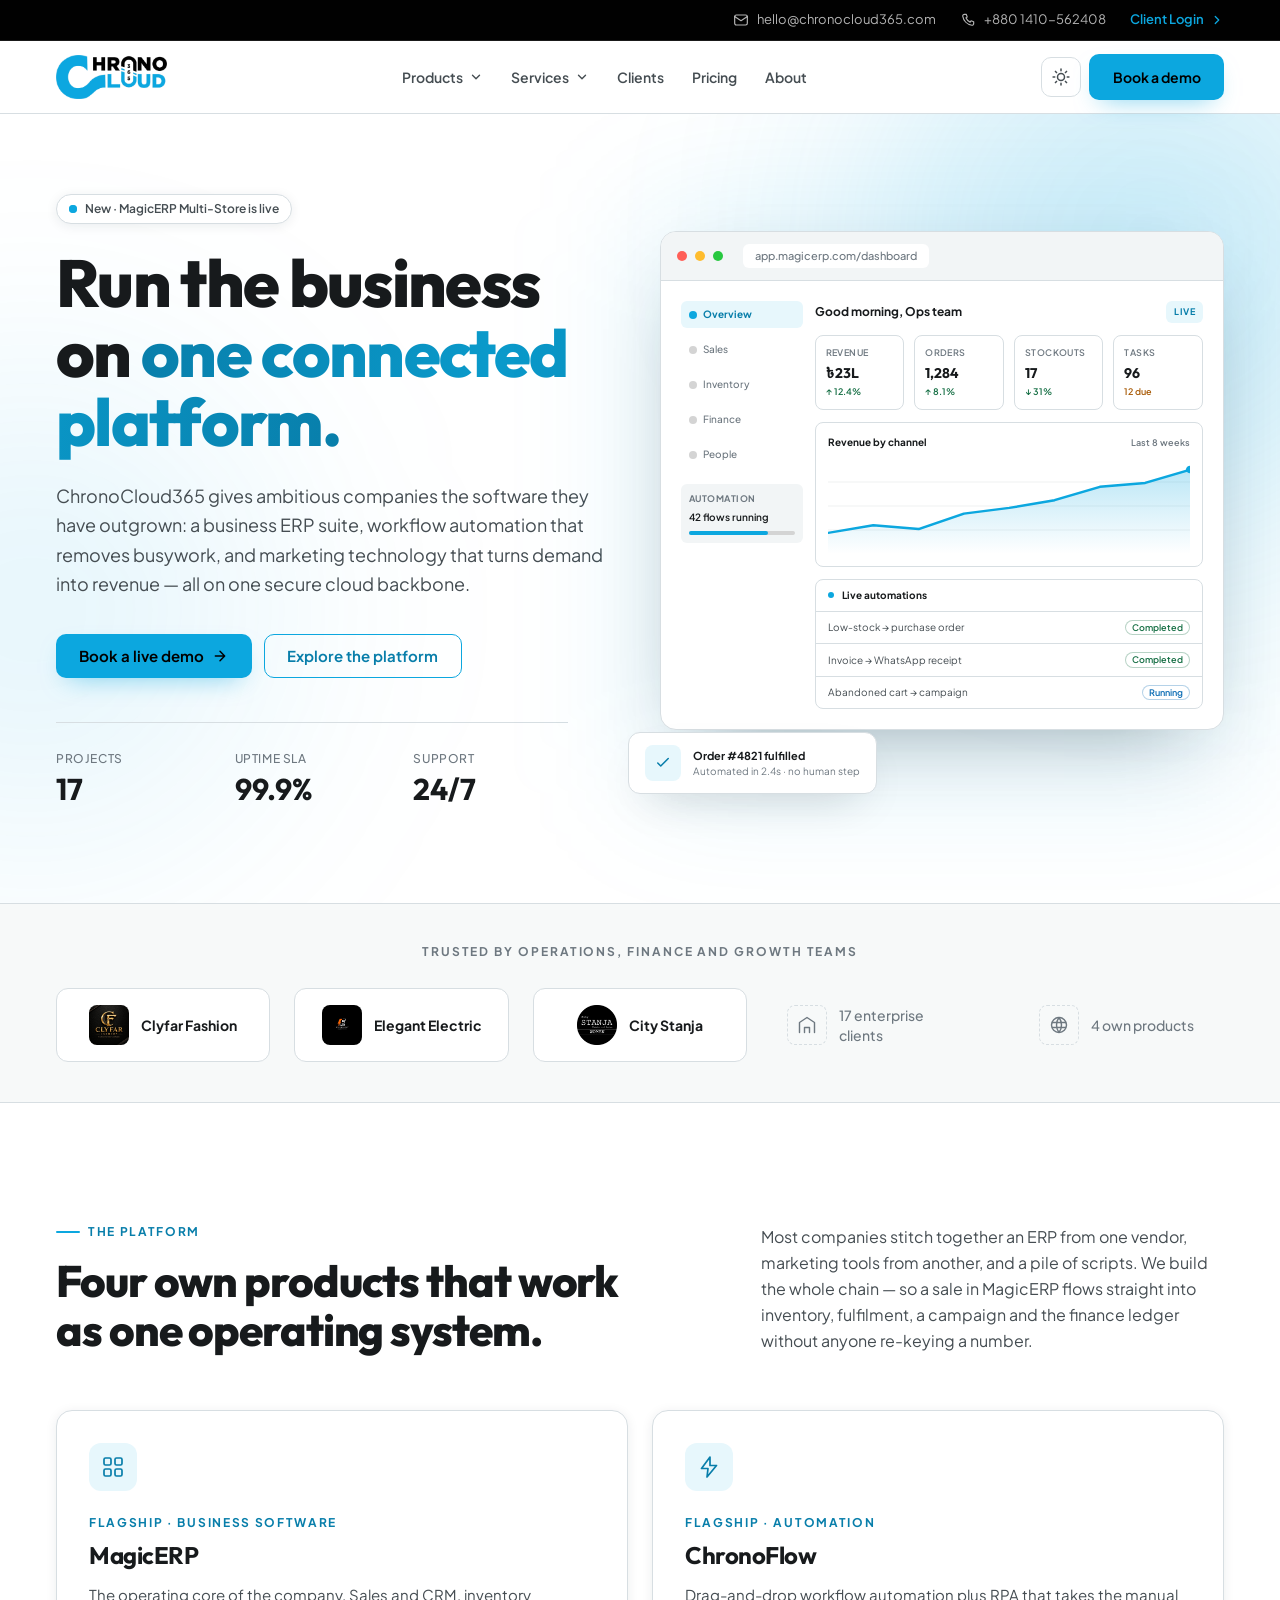
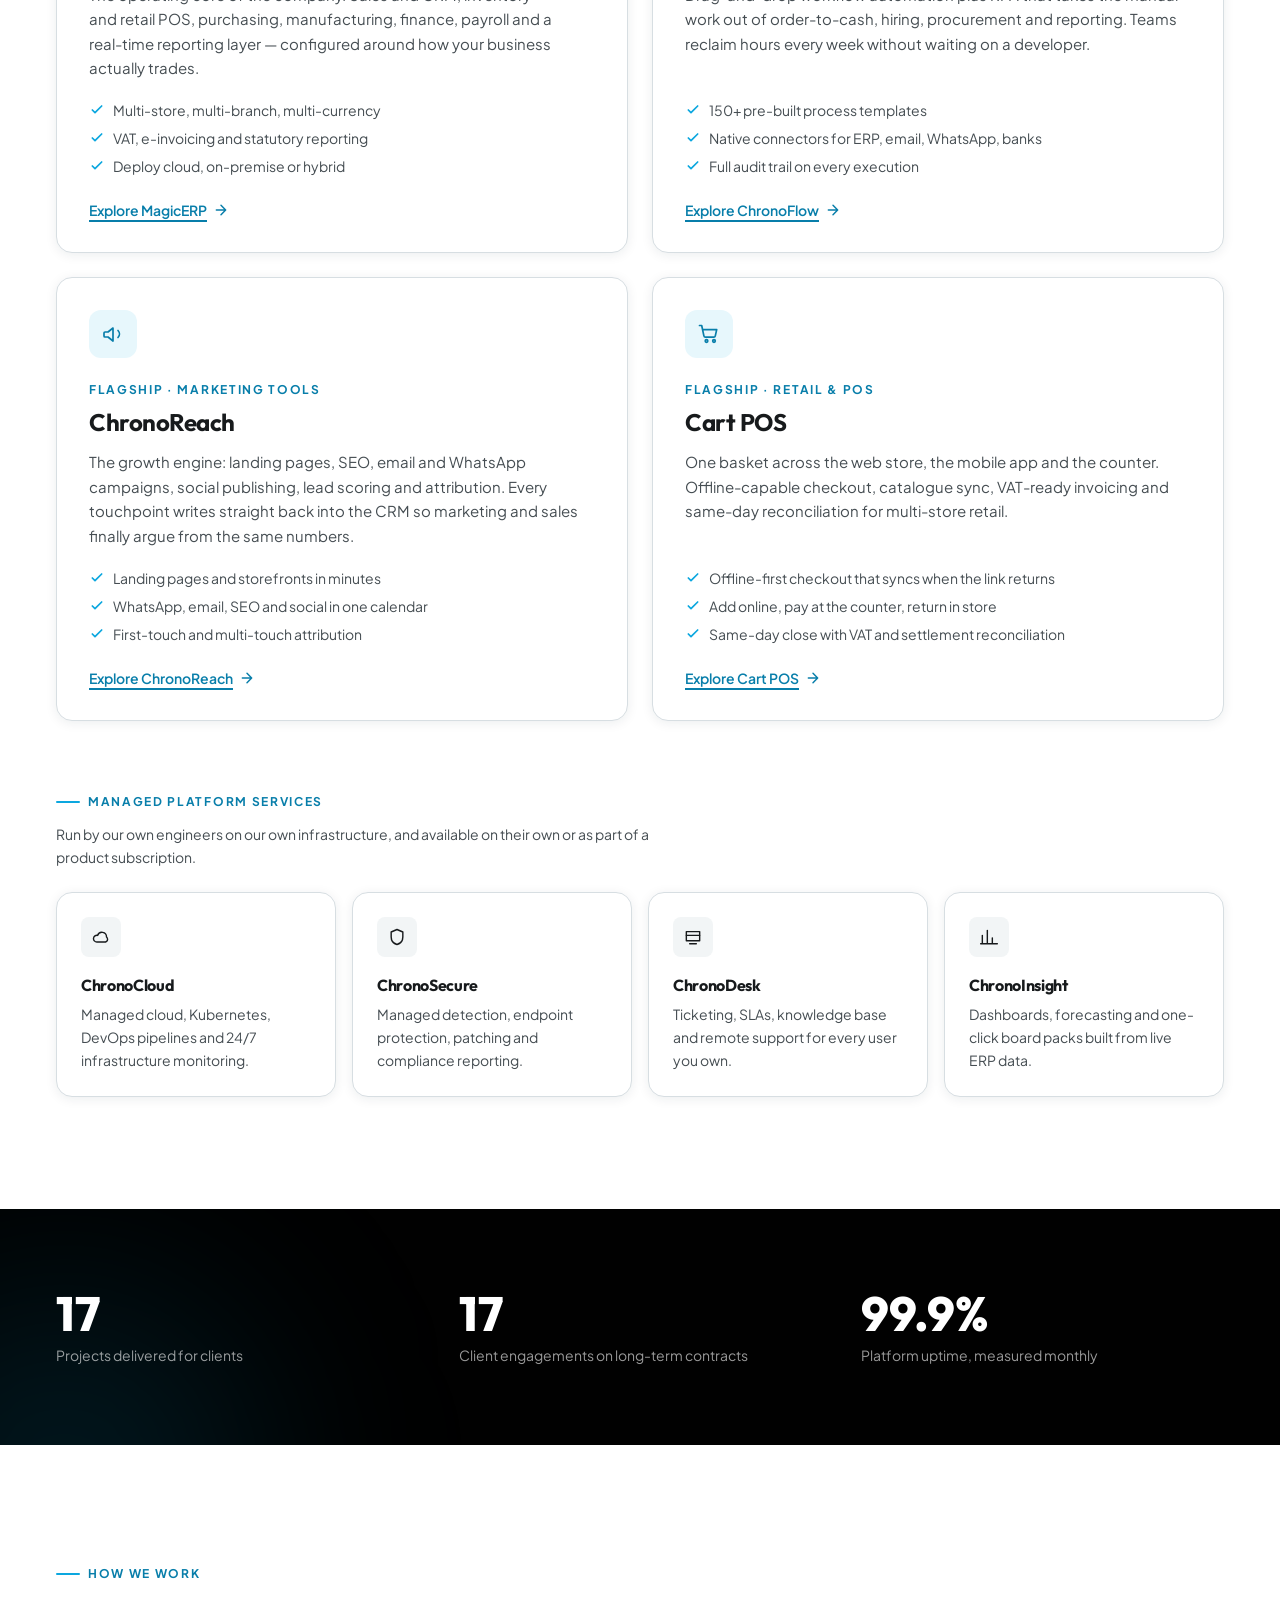
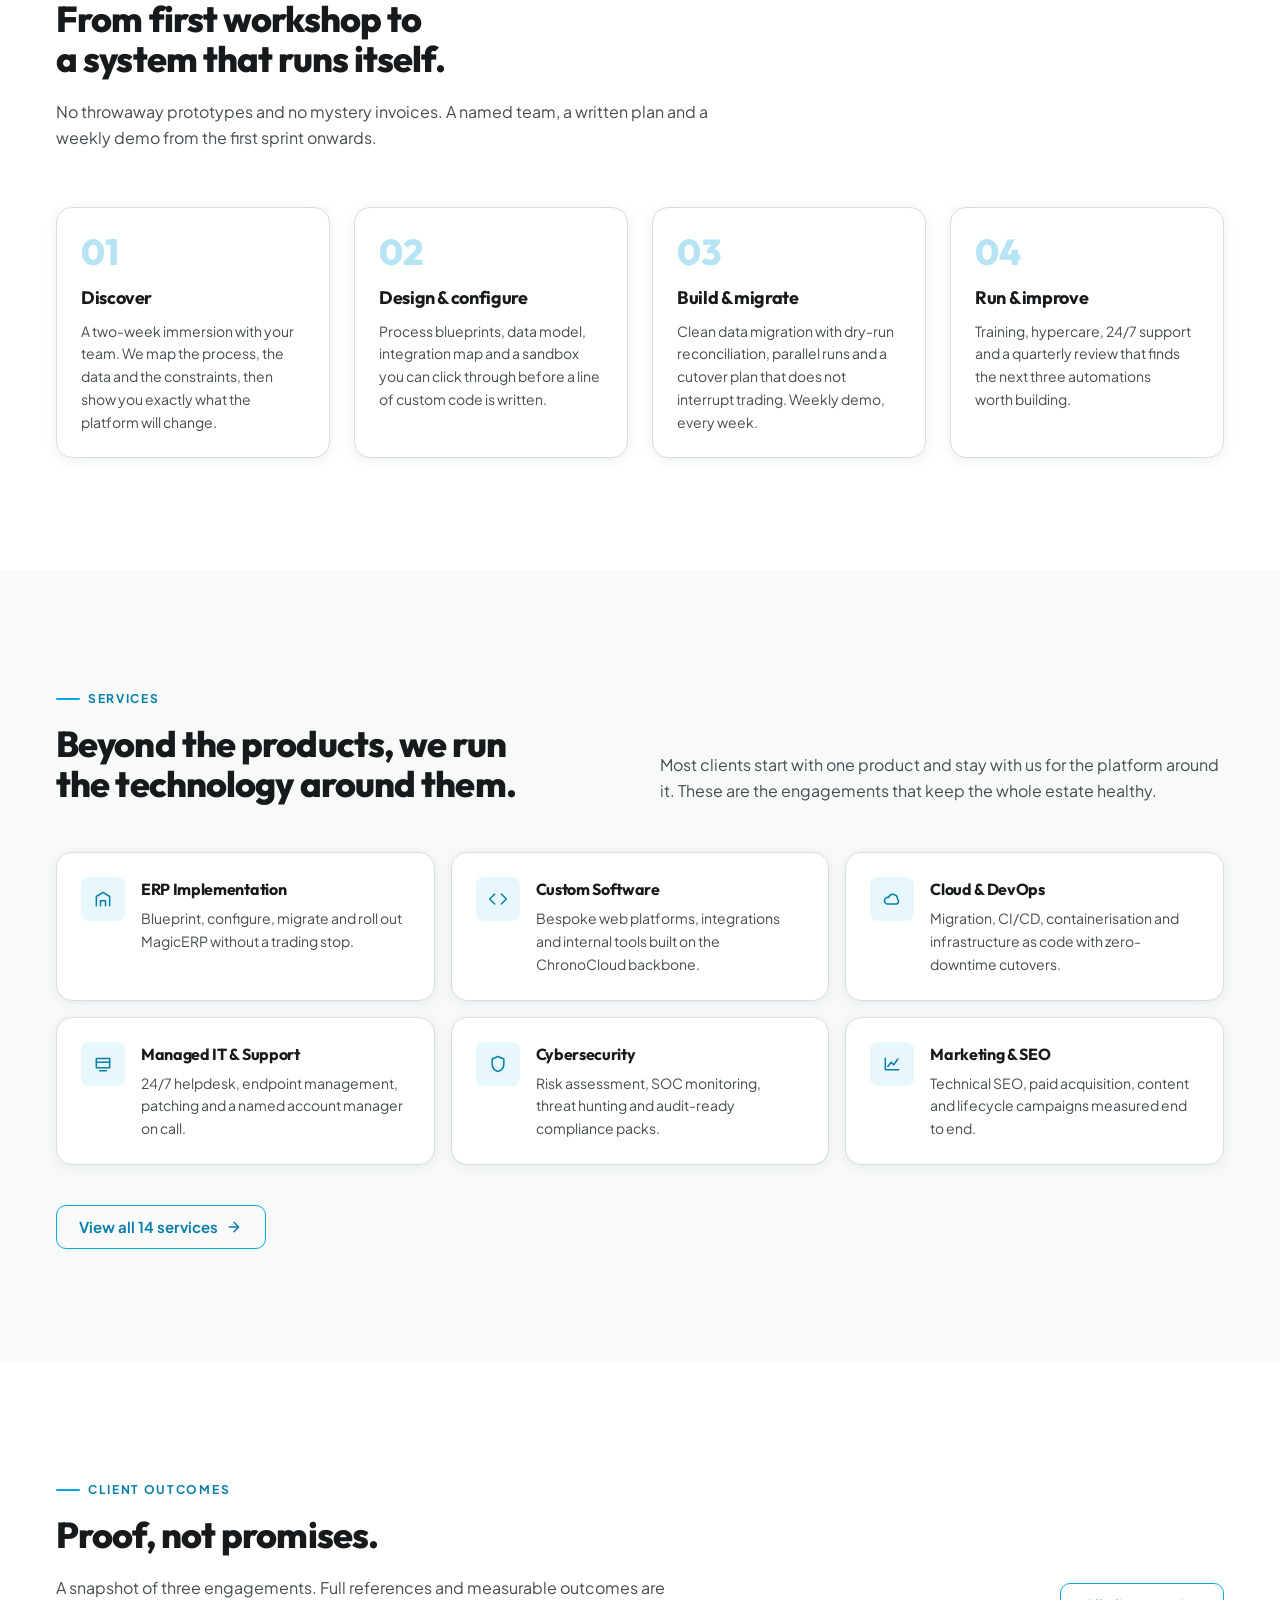
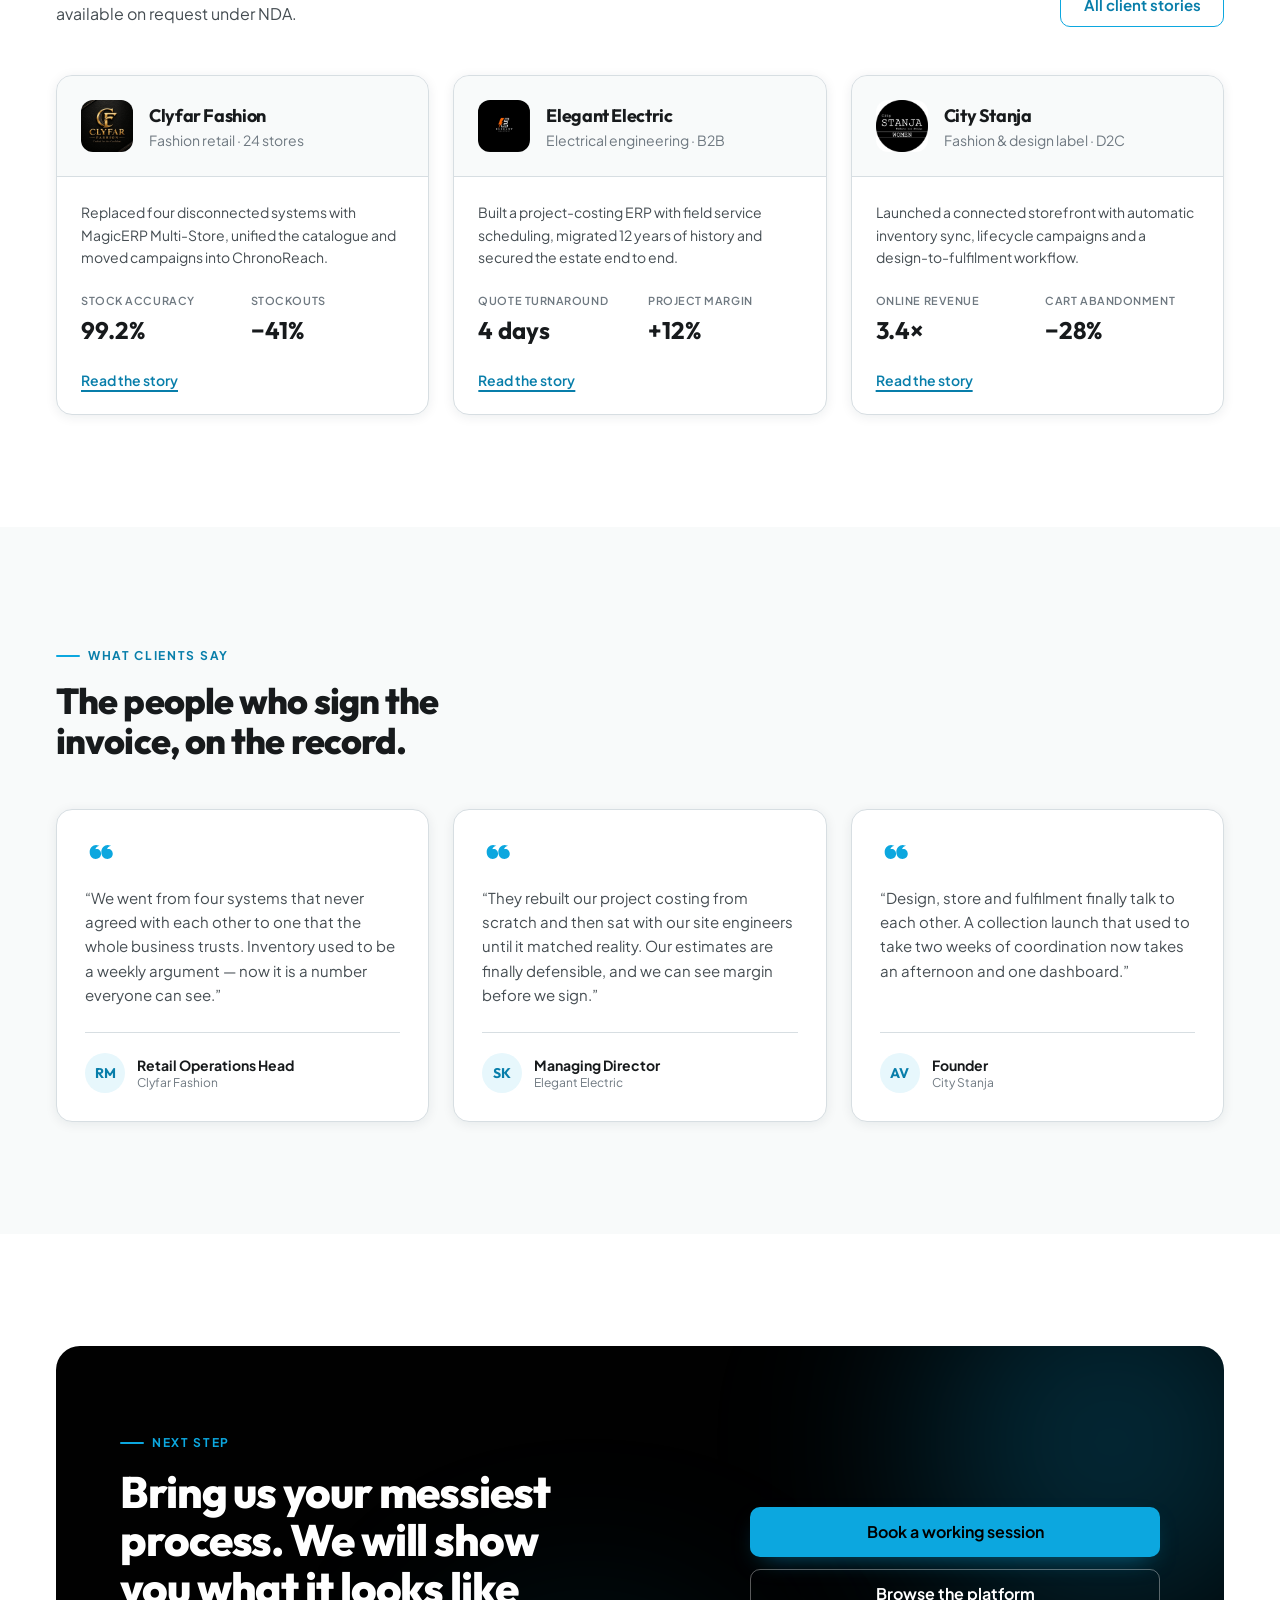
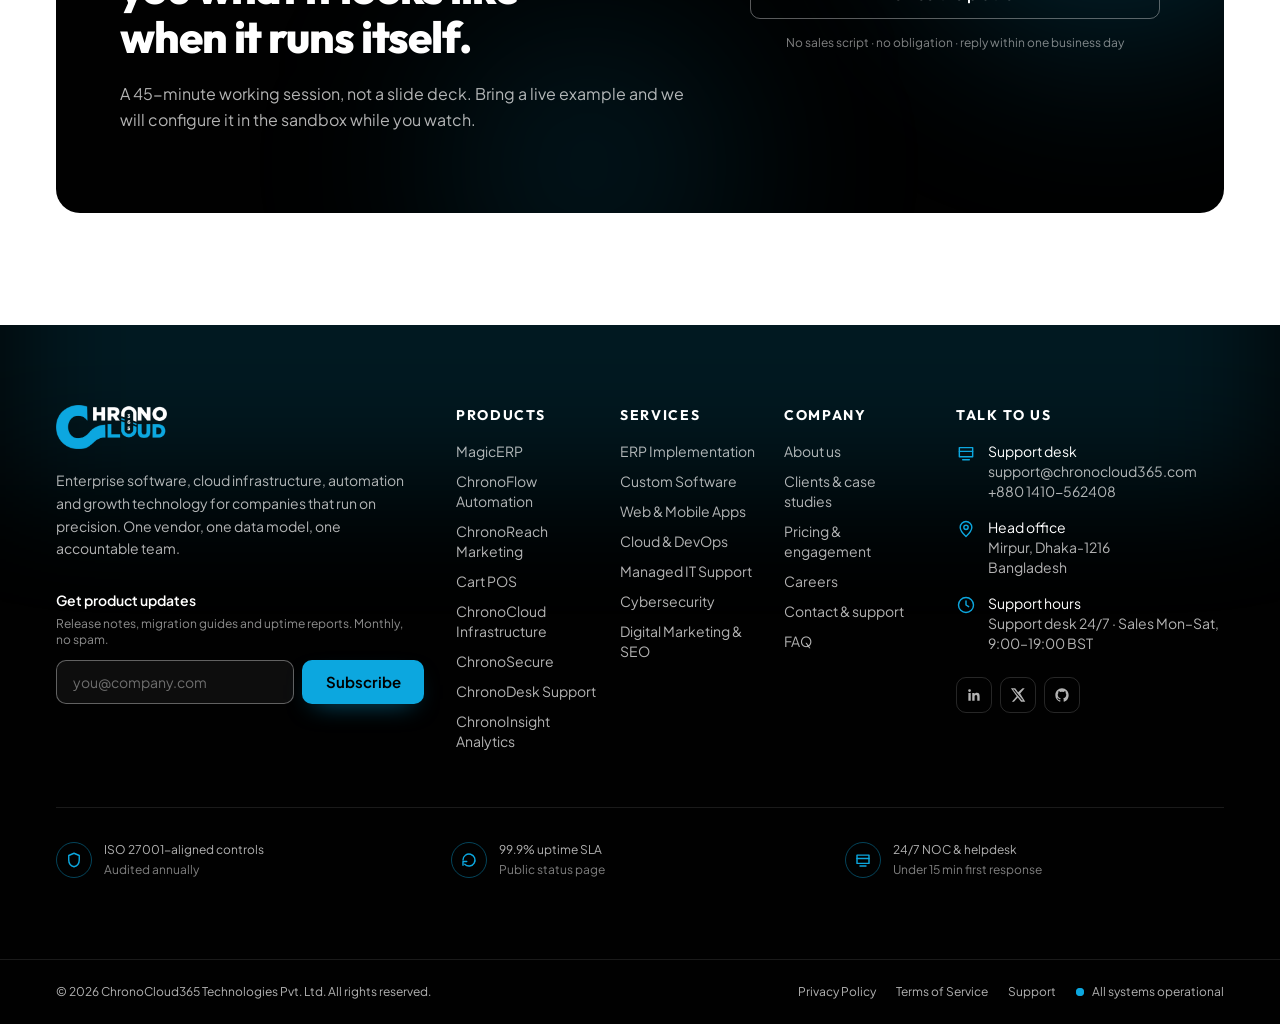
==== commit 09c59ea4: "Add files via upload" ====
--- a/index.html
+++ b/index.html
@@ -89,35 +89,26 @@
 <header id="site-header" class="sticky top-0 z-50">
   <!-- Utility strip -->
   <div class="hidden border-b border-white/10 bg-[#010101] text-white lg:block">
-    <div class="container-page flex h-10 items-center justify-between text-[13px]">
-      <p class="flex items-center gap-2 text-white/70">
-        <svg class="h-4 w-4 text-brand" viewBox="0 0 24 24" fill="none" stroke="currentColor" stroke-width="1.8" aria-hidden="true">
-          <path d="M12 22s8-4.5 8-10V5l-8-3-8 3v7c0 5.5 8 10 8 10Z" stroke-linecap="round" stroke-linejoin="round" />
-          <path d="m9 12 2 2 4-4" stroke-linecap="round" stroke-linejoin="round" />
+    <div class="container-page flex h-10 items-center justify-end gap-6 text-[13px]">
+      <a href="mailto:hello@chronocloud365.com" class="flex items-center gap-2 text-white/70 transition-colors duration-200 hover:text-brand">
+        <svg class="h-4 w-4" viewBox="0 0 24 24" fill="none" stroke="currentColor" stroke-width="1.8" aria-hidden="true">
+          <rect x="2.5" y="4.5" width="19" height="15" rx="2.5" stroke-linecap="round" stroke-linejoin="round" />
+          <path d="m3 7 9 6 9-6" stroke-linecap="round" stroke-linejoin="round" />
         </svg>
-        <span>ISO 27001-aligned processes &middot; 99.9% uptime SLA &middot; 24/7 NOC</span>
-      </p>
-      <div class="flex items-center gap-6">
-        <a href="mailto:hello@chronocloud365.com" class="flex items-center gap-2 text-white/70 transition-colors duration-200 hover:text-brand">
-          <svg class="h-4 w-4" viewBox="0 0 24 24" fill="none" stroke="currentColor" stroke-width="1.8" aria-hidden="true">
-            <rect x="2.5" y="4.5" width="19" height="15" rx="2.5" stroke-linecap="round" stroke-linejoin="round" />
-            <path d="m3 7 9 6 9-6" stroke-linecap="round" stroke-linejoin="round" />
-          </svg>
-          hello@chronocloud365.com
-        </a>
-        <a href="tel:+8801410562408" class="flex items-center gap-2 text-white/70 transition-colors duration-200 hover:text-brand">
-          <svg class="h-4 w-4" viewBox="0 0 24 24" fill="none" stroke="currentColor" stroke-width="1.8" aria-hidden="true">
-            <path d="M6.6 3.5h2.7l1.5 3.9-2 1.4a12.5 12.5 0 0 0 6.4 6.4l1.4-2 3.9 1.5v2.7a2.5 2.5 0 0 1-2.7 2.5A16.5 16.5 0 0 1 4.1 6.2 2.5 2.5 0 0 1 6.6 3.5Z" stroke-linecap="round" stroke-linejoin="round" />
-          </svg>
-          +880 1410-562408
-        </a>
-        <a href="contact.html" class="flex items-center gap-1.5 font-semibold text-brand transition-colors duration-200 hover:text-white">
-          Client Login
-          <svg class="h-3.5 w-3.5" viewBox="0 0 24 24" fill="none" stroke="currentColor" stroke-width="2.2" aria-hidden="true">
-            <path d="m9 6 6 6-6 6" stroke-linecap="round" stroke-linejoin="round" />
-          </svg>
-        </a>
-      </div>
+        hello@chronocloud365.com
+      </a>
+      <a href="tel:+8801410562408" class="flex items-center gap-2 text-white/70 transition-colors duration-200 hover:text-brand">
+        <svg class="h-4 w-4" viewBox="0 0 24 24" fill="none" stroke="currentColor" stroke-width="1.8" aria-hidden="true">
+          <path d="M6.6 3.5h2.7l1.5 3.9-2 1.4a12.5 12.5 0 0 0 6.4 6.4l1.4-2 3.9 1.5v2.7a2.5 2.5 0 0 1-2.7 2.5A16.5 16.5 0 0 1 4.1 6.2 2.5 2.5 0 0 1 6.6 3.5Z" stroke-linecap="round" stroke-linejoin="round" />
+        </svg>
+        +880 1410-562408
+      </a>
+      <a href="contact.html" class="flex items-center gap-1.5 font-semibold text-brand transition-colors duration-200 hover:text-white">
+        Client Login
+        <svg class="h-3.5 w-3.5" viewBox="0 0 24 24" fill="none" stroke="currentColor" stroke-width="2.2" aria-hidden="true">
+          <path d="m9 6 6 6-6 6" stroke-linecap="round" stroke-linejoin="round" />
+        </svg>
+      </a>
     </div>
   </div>
 
@@ -184,10 +175,22 @@
                     <span class="block text-xs leading-snug text-muted">Marketing, campaigns, SEO and lead capture</span>
                   </span>
                 </a>
+                <a href="products.html#cart-pos" class="group flex gap-3 rounded-lg p-2 transition-colors duration-200 hover:bg-surface-muted">
+                  <span class="mt-0.5 flex h-8 w-8 shrink-0 items-center justify-center rounded-lg bg-brand-soft text-brand-deep">
+                    <svg class="h-4.5 w-4.5" viewBox="0 0 24 24" fill="none" stroke="currentColor" stroke-width="1.8" aria-hidden="true">
+                      <path d="M2.5 3.5h2.2l2.2 10.4a1.5 1.5 0 0 0 1.5 1.2h8.4a1.5 1.5 0 0 0 1.5-1.2l1.4-6.3H5.8" stroke-linecap="round" stroke-linejoin="round" />
+                      <circle cx="9.5" cy="19" r="1.3" /><circle cx="17" cy="19" r="1.3" />
+                    </svg>
+                  </span>
+                  <span>
+                    <span class="block text-sm font-semibold text-heading">Cart POS</span>
+                    <span class="block text-xs leading-snug text-muted">Unified cart and point of sale for retail</span>
+                  </span>
+                </a>
               </div>
 
               <div class="rounded-xl p-3">
-                <p class="px-2 pb-2 text-[11px] font-bold uppercase tracking-[0.14em] text-muted">Platform</p>
+                <p class="px-2 pb-2 text-[11px] font-bold uppercase tracking-[0.14em] text-muted">Managed services</p>
                 <a href="products.html#chronocloud" class="group flex gap-3 rounded-lg p-2 transition-colors duration-200 hover:bg-surface-muted">
                   <span class="mt-0.5 flex h-8 w-8 shrink-0 items-center justify-center rounded-lg bg-surface-muted text-heading">
                     <svg class="h-4.5 w-4.5" viewBox="0 0 24 24" fill="none" stroke="currentColor" stroke-width="1.8" aria-hidden="true">
@@ -384,7 +387,7 @@
             <div>
               <dt class="text-xs font-medium uppercase tracking-wider text-muted">Projects</dt>
               <dd class="mt-1 font-display text-3xl font-bold text-heading">
-                <span data-count-to="180" data-count-suffix="+">180+</span>
+                <span data-count-to="17">17</span>
               </dd>
             </div>
             <div>
@@ -541,13 +544,13 @@
           <span class="flex h-10 w-10 items-center justify-center rounded-lg border border-dashed border-line text-muted">
             <svg class="h-5 w-5" viewBox="0 0 24 24" fill="none" stroke="currentColor" stroke-width="1.7" aria-hidden="true"><path d="M3 21V9l9-6 9 6v12" stroke-linecap="round" stroke-linejoin="round" /><path d="M9 21v-6h6v6" stroke-linecap="round" stroke-linejoin="round" /></svg>
           </span>
-          <span class="text-sm font-medium text-muted">40+ enterprise clients</span>
+          <span class="text-sm font-medium text-muted">17 enterprise clients</span>
         </div>
         <div class="hidden items-center justify-center gap-3 px-4 lg:flex">
           <span class="flex h-10 w-10 items-center justify-center rounded-lg border border-dashed border-line text-muted">
             <svg class="h-5 w-5" viewBox="0 0 24 24" fill="none" stroke="currentColor" stroke-width="1.7" aria-hidden="true"><circle cx="12" cy="12" r="9" /><path d="M3.6 9h16.8M3.6 15h16.8M12 3a15 15 0 0 1 0 18M12 3a15 15 0 0 0 0 18" /></svg>
           </span>
-          <span class="text-sm font-medium text-muted">14 industries served</span>
+          <span class="text-sm font-medium text-muted">4 own products</span>
         </div>
       </div>
     </div>
@@ -560,7 +563,7 @@
         <div class="lg:col-span-7">
           <p class="eyebrow">The platform</p>
           <h2 class="mt-4 text-3xl font-extrabold tracking-tight sm:text-4xl lg:text-[2.75rem] lg:leading-[1.1]">
-            Three products that work as one operating system.
+            Four own products that work as one operating system.
           </h2>
         </div>
         <div class="lg:col-span-5">
@@ -573,7 +576,7 @@
         </div>
       </div>
 
-      <div class="mt-14 grid gap-6 lg:grid-cols-3">
+      <div class="mt-14 grid gap-6 lg:grid-cols-2">
         <!-- MagicERP -->
         <article class="card card-hover group flex flex-col p-7 lg:p-8">
           <span class="flex h-12 w-12 items-center justify-center rounded-xl bg-brand-soft text-brand-deep">
@@ -649,9 +652,42 @@
             <svg class="h-4 w-4 transition-transform duration-200 group-hover:translate-x-1" viewBox="0 0 24 24" fill="none" stroke="currentColor" stroke-width="2.2" aria-hidden="true"><path d="M5 12h13M12 5l7 7-7 7" stroke-linecap="round" stroke-linejoin="round" /></svg>
           </a>
         </article>
-      </div>
-
-      <!-- Supporting platform -->
+
+        <!-- Cart POS -->
+        <article class="card card-hover group flex flex-col p-7 lg:p-8">
+          <span class="flex h-12 w-12 items-center justify-center rounded-xl bg-brand-soft text-brand-deep">
+            <svg class="h-6 w-6" viewBox="0 0 24 24" fill="none" stroke="currentColor" stroke-width="1.7" aria-hidden="true">
+              <path d="M2.5 3.5h2.2l2.2 10.4a1.5 1.5 0 0 0 1.5 1.2h8.4a1.5 1.5 0 0 0 1.5-1.2l1.4-6.3H5.8" stroke-linecap="round" stroke-linejoin="round" />
+              <circle cx="9.5" cy="19" r="1.3" /><circle cx="17" cy="19" r="1.3" />
+            </svg>
+          </span>
+          <p class="mt-6 text-xs font-bold uppercase tracking-[0.14em] text-brand-deep">Flagship &middot; Retail &amp; POS</p>
+          <h3 class="mt-2 font-display text-2xl font-bold">Cart POS</h3>
+          <p class="mt-3 flex-1 text-[15px] leading-relaxed text-body">
+            One basket across the web store, the mobile app and the counter. Offline-capable
+            checkout, catalogue sync, VAT-ready invoicing and same-day reconciliation for
+            multi-store retail.
+          </p>
+          <ul class="mt-5 grid gap-2 text-sm text-body">
+            <li class="flex items-start gap-2"><svg class="mt-0.5 h-4 w-4 shrink-0 text-brand" viewBox="0 0 24 24" fill="none" stroke="currentColor" stroke-width="2.6" aria-hidden="true"><path d="m5 12 4 4L19 6" stroke-linecap="round" stroke-linejoin="round" /></svg>Offline-first checkout that syncs when the link returns</li>
+            <li class="flex items-start gap-2"><svg class="mt-0.5 h-4 w-4 shrink-0 text-brand" viewBox="0 0 24 24" fill="none" stroke="currentColor" stroke-width="2.6" aria-hidden="true"><path d="m5 12 4 4L19 6" stroke-linecap="round" stroke-linejoin="round" /></svg>Add online, pay at the counter, return in store</li>
+            <li class="flex items-start gap-2"><svg class="mt-0.5 h-4 w-4 shrink-0 text-brand" viewBox="0 0 24 24" fill="none" stroke="currentColor" stroke-width="2.6" aria-hidden="true"><path d="m5 12 4 4L19 6" stroke-linecap="round" stroke-linejoin="round" /></svg>Same-day close with VAT and settlement reconciliation</li>
+          </ul>
+          <a href="products.html#cart-pos" class="link-underline mt-6 inline-flex items-center gap-1.5 self-start text-sm">
+            Explore Cart POS
+            <svg class="h-4 w-4 transition-transform duration-200 group-hover:translate-x-1" viewBox="0 0 24 24" fill="none" stroke="currentColor" stroke-width="2.2" aria-hidden="true"><path d="M5 12h13M12 5l7 7-7 7" stroke-linecap="round" stroke-linejoin="round" /></svg>
+          </a>
+        </article>
+      </div>
+
+      <!-- Managed platform services -->
+      <div class="mt-16">
+        <p class="eyebrow">Managed platform services</p>
+        <p class="mt-3 max-w-2xl text-sm leading-relaxed text-body">
+          Run by our own engineers on our own infrastructure, and available on their own or as
+          part of a product subscription.
+        </p>
+      </div>
       <div class="mt-6 grid gap-4 sm:grid-cols-2 lg:grid-cols-4">
         <a href="products.html#chronocloud" class="card card-hover group p-6">
           <span class="flex h-10 w-10 items-center justify-center rounded-lg bg-surface-muted text-heading">
@@ -689,30 +725,24 @@
   <section class="relative overflow-hidden bg-[#010101] py-16 lg:py-20">
     <div class="pointer-events-none absolute -left-32 top-1/3 h-96 w-96 rounded-full bg-brand/15 blur-[110px]"></div>
     <div class="container-page relative">
-      <div class="grid gap-10 sm:grid-cols-2 lg:grid-cols-4">
+      <div class="grid gap-10 sm:grid-cols-2 lg:grid-cols-3">
         <div>
           <p class="font-display text-4xl font-extrabold text-white lg:text-5xl">
-            <span data-count-to="180" data-count-suffix="+">180+</span>
-          </p>
-          <p class="mt-2 text-sm text-white/60">Projects delivered across 14 industries</p>
+            <span data-count-to="17">17</span>
+          </p>
+          <p class="mt-2 text-sm text-white/60">Projects delivered for clients</p>
         </div>
         <div>
           <p class="font-display text-4xl font-extrabold text-white lg:text-5xl">
-            <span data-count-to="40" data-count-suffix="+">40+</span>
-          </p>
-          <p class="mt-2 text-sm text-white/60">Enterprise clients on long-term contracts</p>
+            <span data-count-to="17">17</span>
+          </p>
+          <p class="mt-2 text-sm text-white/60">Client engagements on long-term contracts</p>
         </div>
         <div>
           <p class="font-display text-4xl font-extrabold text-white lg:text-5xl">
             <span data-count-to="99.9" data-count-decimals="1" data-count-suffix="%">99.9%</span>
           </p>
           <p class="mt-2 text-sm text-white/60">Platform uptime, measured monthly</p>
-        </div>
-        <div>
-          <p class="font-display text-4xl font-extrabold text-white lg:text-5xl">
-            <span data-count-to="12" data-count-suffix=" yrs">12 yrs</span>
-          </p>
-          <p class="mt-2 text-sm text-white/60">Building software for regulated businesses</p>
         </div>
       </div>
     </div>
@@ -1078,6 +1108,7 @@
             <li><a href="products.html#magic-erp" class="transition-colors duration-200 hover:text-brand">MagicERP</a></li>
             <li><a href="products.html#chronoflow" class="transition-colors duration-200 hover:text-brand">ChronoFlow Automation</a></li>
             <li><a href="products.html#chronoreach" class="transition-colors duration-200 hover:text-brand">ChronoReach Marketing</a></li>
+            <li><a href="products.html#cart-pos" class="transition-colors duration-200 hover:text-brand">Cart POS</a></li>
             <li><a href="products.html#chronocloud" class="transition-colors duration-200 hover:text-brand">ChronoCloud Infrastructure</a></li>
             <li><a href="products.html#chronosecure" class="transition-colors duration-200 hover:text-brand">ChronoSecure</a></li>
             <li><a href="products.html#chronodesk" class="transition-colors duration-200 hover:text-brand">ChronoDesk Support</a></li>
--- a/assets/css/styles.css
+++ b/assets/css/styles.css
@@ -1,2 +1,2 @@
 /*! tailwindcss v4.3.5 | MIT License | https://tailwindcss.com */
-@layer properties{@supports (((-webkit-hyphens:none)) and (not (margin-trim:block))) or ((-moz-orient:inline) and (not (color:rgb(from red r g b)))){*,:before,:after,::backdrop{--tw-border-spacing-x:0;--tw-border-spacing-y:0;--tw-translate-x:0;--tw-translate-y:0;--tw-translate-z:0;--tw-rotate-x:initial;--tw-rotate-y:initial;--tw-rotate-z:initial;--tw-skew-x:initial;--tw-skew-y:initial;--tw-space-y-reverse:0;--tw-divide-y-reverse:0;--tw-border-style:solid;--tw-leading:initial;--tw-font-weight:initial;--tw-tracking:initial;--tw-shadow:0 0 #0000;--tw-shadow-color:initial;--tw-shadow-alpha:100%;--tw-inset-shadow:0 0 #0000;--tw-inset-shadow-color:initial;--tw-inset-shadow-alpha:100%;--tw-ring-color:initial;--tw-ring-shadow:0 0 #0000;--tw-inset-ring-color:initial;--tw-inset-ring-shadow:0 0 #0000;--tw-ring-inset:initial;--tw-ring-offset-width:0px;--tw-ring-offset-color:#fff;--tw-ring-offset-shadow:0 0 #0000;--tw-outline-style:solid;--tw-blur:initial;--tw-brightness:initial;--tw-contrast:initial;--tw-grayscale:initial;--tw-hue-rotate:initial;--tw-invert:initial;--tw-opacity:initial;--tw-saturate:initial;--tw-sepia:initial;--tw-drop-shadow:initial;--tw-drop-shadow-color:initial;--tw-drop-shadow-alpha:100%;--tw-drop-shadow-size:initial;--tw-backdrop-blur:initial;--tw-backdrop-brightness:initial;--tw-backdrop-contrast:initial;--tw-backdrop-grayscale:initial;--tw-backdrop-hue-rotate:initial;--tw-backdrop-invert:initial;--tw-backdrop-opacity:initial;--tw-backdrop-saturate:initial;--tw-backdrop-sepia:initial;--tw-duration:initial}}}@layer theme{:root,:host{--font-sans:"Plus Jakarta Sans", "Noto Sans Bengali", ui-sans-serif, system-ui, sans-serif;--font-mono:ui-monospace, SFMono-Regular, Menlo, Monaco, Consolas, "Liberation Mono", "Courier New", monospace;--color-neutral-300:oklch(87% 0 none);--color-neutral-700:oklch(37.1% 0 none);--color-neutral-900:oklch(20.5% 0 none);--color-black:#000;--color-white:#fff;--spacing:.25rem;--container-sm:24rem;--container-lg:32rem;--container-xl:36rem;--container-2xl:42rem;--container-3xl:48rem;--text-xs:.75rem;--text-xs--line-height:calc(1 / .75);--text-sm:.875rem;--text-sm--line-height:calc(1.25 / .875);--text-base:1rem;--text-base--line-height:calc(1.5 / 1);--text-lg:1.125rem;--text-lg--line-height:calc(1.75 / 1.125);--text-xl:1.25rem;--text-xl--line-height:calc(1.75 / 1.25);--text-2xl:1.5rem;--text-2xl--line-height:calc(2 / 1.5);--text-3xl:1.875rem;--text-3xl--line-height:calc(2.25 / 1.875);--text-4xl:2.25rem;--text-4xl--line-height:calc(2.5 / 2.25);--text-5xl:3rem;--text-5xl--line-height:1;--text-6xl:3.75rem;--text-6xl--line-height:1;--font-weight-medium:500;--font-weight-semibold:600;--font-weight-bold:700;--font-weight-extrabold:800;--tracking-tight:-.025em;--tracking-wider:.05em;--leading-snug:1.375;--leading-relaxed:1.625;--radius-sm:.25rem;--radius-md:.375rem;--radius-lg:.5rem;--radius-xl:.75rem;--radius-2xl:1rem;--radius-3xl:1.5rem;--animate-ping:ping 1s cubic-bezier(0, 0, .2, 1) infinite;--blur-md:12px;--blur-3xl:64px;--default-transition-duration:.15s;--default-transition-timing-function:cubic-bezier(.4, 0, .2, 1);--default-font-family:"Plus Jakarta Sans", "Noto Sans Bengali", ui-sans-serif, system-ui, sans-serif;--default-mono-font-family:var(--font-mono);--font-display:"Outfit", "Noto Sans Bengali", ui-sans-serif, system-ui, sans-serif;--color-surface:var(--surface-1);--color-surface-muted:var(--surface-2);--color-focus:var(--focus-ring);--radius-brand:.625rem;--radius-card:1rem;--shadow-card:0 2px 12px #10232d14;--shadow-lift:0 18px 45px -20px #10232d47}}@layer base{*,:after,:before,::backdrop{box-sizing:border-box;border:0 solid;margin:0;padding:0}::file-selector-button{box-sizing:border-box;border:0 solid;margin:0;padding:0}html,:host{-webkit-text-size-adjust:100%;tab-size:4;line-height:1.5;font-family:var(--default-font-family,-apple-system, BlinkMacSystemFont, "Segoe UI", Roboto, "Helvetica Neue", "Noto Sans", Arial, sans-serif, "Apple Color Emoji", "Segoe UI Emoji", "Segoe UI Symbol", "Noto Color Emoji");font-feature-settings:var(--default-font-feature-settings,normal);font-variation-settings:var(--default-font-variation-settings,normal);-webkit-tap-highlight-color:transparent}hr{height:0;color:inherit;border-top-width:1px}abbr:where([title]){-webkit-text-decoration:underline dotted;text-decoration:underline dotted}h1,h2,h3,h4,h5,h6{font-size:inherit;font-weight:inherit}a{color:inherit;-webkit-text-decoration:inherit;-webkit-text-decoration:inherit;-webkit-text-decoration:inherit;text-decoration:inherit}b,strong{font-weight:bolder}code,kbd,samp,pre{font-family:var(--default-mono-font-family,ui-monospace, SFMono-Regular, Menlo, Monaco, Consolas, "Liberation Mono", "Courier New", monospace);font-feature-settings:var(--default-mono-font-feature-settings,normal);font-variation-settings:var(--default-mono-font-variation-settings,normal);font-size:1em}small{font-size:80%}sub,sup{vertical-align:baseline;font-size:75%;line-height:0;position:relative}sub{bottom:-.25em}sup{top:-.5em}table{text-indent:0;border-color:inherit;border-collapse:collapse}:-moz-focusring:where(:not(iframe)){outline:auto}progress{vertical-align:baseline}summary{display:list-item}ol,ul,menu{list-style:none}img,svg,video,canvas,audio,iframe,embed,object{vertical-align:middle;display:block}img,video{max-width:100%;height:auto}button,input,select,optgroup,textarea{font:inherit;font-feature-settings:inherit;font-variation-settings:inherit;letter-spacing:inherit;color:inherit;opacity:1;background-color:#0000;border-radius:0}::file-selector-button{font:inherit;font-feature-settings:inherit;font-variation-settings:inherit;letter-spacing:inherit;color:inherit;opacity:1;background-color:#0000;border-radius:0}:where(select:is([multiple],[size])) optgroup{font-weight:bolder}:where(select:is([multiple],[size])) optgroup option{padding-inline-start:20px}::file-selector-button{margin-inline-end:4px}::placeholder{opacity:1}@supports (not ((-webkit-appearance:-apple-pay-button))) or (contain-intrinsic-size:1px){::placeholder{color:currentColor}@supports (color:color-mix(in lab, red, red)){::placeholder{color:color-mix(in oklab, currentcolor 50%, transparent)}}}textarea{resize:vertical}::-webkit-search-decoration{-webkit-appearance:none}::-webkit-date-and-time-value{min-height:1lh;text-align:inherit}::-webkit-datetime-edit{display:inline-flex}::-webkit-datetime-edit-fields-wrapper{padding:0}::-webkit-datetime-edit{padding-block:0}::-webkit-datetime-edit-year-field{padding-block:0}::-webkit-datetime-edit-month-field{padding-block:0}::-webkit-datetime-edit-day-field{padding-block:0}::-webkit-datetime-edit-hour-field{padding-block:0}::-webkit-datetime-edit-minute-field{padding-block:0}::-webkit-datetime-edit-second-field{padding-block:0}::-webkit-datetime-edit-millisecond-field{padding-block:0}::-webkit-datetime-edit-meridiem-field{padding-block:0}::-webkit-calendar-picker-indicator{line-height:1}:-moz-ui-invalid{box-shadow:none}button,input:where([type=button],[type=reset],[type=submit]){appearance:button}::file-selector-button{appearance:button}::-webkit-inner-spin-button{height:auto}::-webkit-outer-spin-button{height:auto}[hidden]:where(:not([hidden=until-found])){display:none!important}html{scroll-behavior:smooth;-webkit-text-size-adjust:100%;scroll-padding-top:6rem}body{background-color:var(--surface-bg);color:var(--text-body);font-family:var(--font-sans);font-feature-settings:"cv02", "cv03", "cv04";-webkit-font-smoothing:antialiased}h1,h2,h3,h4,h5{font-family:var(--font-display);color:var(--text-strong);letter-spacing:-.02em;text-wrap:balance}p{text-wrap:pretty}:focus-visible{outline:3px solid var(--focus-ring);outline-offset:3px;border-radius:4px}::selection{background:var(--brand-cyan);color:#000}@media (prefers-reduced-motion:reduce){html{scroll-behavior:auto}*,:before,:after{scroll-behavior:auto!important;transition-duration:.001ms!important;animation-duration:.001ms!important;animation-iteration-count:1!important}}}@layer components{.container-page{width:100%;max-width:78rem;margin-inline:auto;padding-inline:1.25rem}@media (min-width:640px){.container-page{padding-inline:2rem}}@media (min-width:1024px){.container-page{padding-inline:2.5rem}}.btn{border-radius:var(--radius-brand);cursor:pointer;border:1px solid #0000;justify-content:center;align-items:center;gap:.5rem;padding:.75rem 1.4rem;font-size:.9375rem;font-weight:650;line-height:1.2;transition:background-color .2s,border-color .2s,color .2s,box-shadow .2s;display:inline-flex}.btn-primary{background-color:var(--brand-cyan);color:#000;box-shadow:0 10px 26px -12px #0ca7df99}.btn-primary:hover{background-color:var(--brand-cyan-deep);color:#fff;box-shadow:0 12px 30px -12px #087eaaa6}.btn-secondary{color:var(--brand-cyan-deep);border-color:var(--brand-cyan);background-color:#0000}.btn-secondary:hover{background-color:var(--brand-cyan-soft);color:var(--brand-cyan-deep)}[data-theme=dark] .btn-secondary{color:#65ccf0}[data-theme=dark] .btn-secondary:hover{background-color:#35b9ea24}.btn-ghost{color:var(--text-strong);background-color:#0000}.btn-ghost:hover{background-color:var(--surface-2)}.btn-inverse{color:#010101;background-color:#fff}.btn-inverse:hover{background-color:var(--brand-cyan-soft)}.btn-outline-inverse{color:#fff;background-color:#0000;border-color:#ffffff59}.btn-outline-inverse:hover{background-color:#ffffff1a;border-color:#fff}.card{background-color:var(--surface-1);border:1px solid var(--border-soft);border-radius:var(--radius-card);box-shadow:var(--shadow-card);transition:border-color .2s,box-shadow .2s,background-color .2s}.card-hover:hover{border-color:var(--brand-cyan);box-shadow:var(--shadow-lift)}.eyebrow{letter-spacing:.14em;text-transform:uppercase;color:var(--brand-cyan-deep);align-items:center;gap:.5rem;font-size:.75rem;font-weight:700;display:inline-flex}[data-theme=dark] .eyebrow{color:#65ccf0}.eyebrow:before{content:"";background:var(--brand-cyan);border-radius:2px;width:1.5rem;height:2px}.link-underline{color:var(--brand-cyan-deep);text-underline-offset:4px;font-weight:600;text-decoration:underline;text-decoration-thickness:1.5px;transition:color .2s}.link-underline:hover{color:var(--brand-cyan)}[data-theme=dark] .link-underline{color:#65ccf0}.chip{border:1px solid var(--border-soft);background-color:var(--surface-1);width:fit-content;max-width:100%;color:var(--text-body);border-radius:999px;align-items:center;gap:.4rem;padding:.3rem .75rem;font-size:.8125rem;font-weight:600;display:inline-flex}.grid-dots{background-image:radial-gradient(var(--brand-cyan-rgb) 1px, transparent 1px);opacity:.5;background-size:22px 22px}.prose-chrono p{color:var(--text-body);line-height:1.75}.prose-chrono h2{margin-top:2.5rem;margin-bottom:1rem;font-size:1.5rem}.prose-chrono h3{margin-top:2rem;margin-bottom:.75rem;font-size:1.125rem}.prose-chrono ul{gap:.6rem;margin-top:1rem;display:grid}.prose-chrono li{align-items:flex-start;gap:.6rem;line-height:1.65;display:flex}.prose-chrono li:before{content:"";background-color:var(--brand-cyan);border-radius:999px;flex:none;width:.5rem;height:.5rem;margin-top:.55rem}}@layer utilities{.pointer-events-none{pointer-events:none}.invisible{visibility:hidden}.visible{visibility:visible}.sr-only{clip-path:inset(50%);white-space:nowrap;border-width:0;width:1px;height:1px;margin:-1px;padding:0;position:absolute;overflow:hidden}.absolute{position:absolute}.fixed{position:fixed}.relative{position:relative}.static{position:static}.sticky{position:sticky}.-inset-6{inset:calc(var(--spacing) * -6)}.inset-0{inset:0}.inset-x-0{inset-inline:0}.-top-3{top:calc(var(--spacing) * -3)}.-top-16{top:calc(var(--spacing) * -16)}.-top-24{top:calc(var(--spacing) * -24)}.-top-40{top:calc(var(--spacing) * -40)}.top-0{top:0}.top-1{top:var(--spacing)}.top-1\/3{top:33.3333%}.top-64{top:calc(var(--spacing) * 64)}.top-full{top:100%}.-right-16{right:calc(var(--spacing) * -16)}.-right-20{right:calc(var(--spacing) * -20)}.-right-32{right:calc(var(--spacing) * -32)}.-right-40{right:calc(var(--spacing) * -40)}.-bottom-4{bottom:calc(var(--spacing) * -4)}.-bottom-24{bottom:calc(var(--spacing) * -24)}.-left-4{left:calc(var(--spacing) * -4)}.-left-32{left:calc(var(--spacing) * -32)}.-left-52{left:calc(var(--spacing) * -52)}.-left-\[9px\]{left:-9px}.left-1\/2{left:50%}.left-1\/3{left:33.3333%}.left-7{left:calc(var(--spacing) * 7)}.z-50{z-index:50}.col-span-3{grid-column:span 3/span 3}.col-span-12{grid-column:span 12/span 12}.container{width:100%}@media (min-width:26rem){.container{max-width:26rem}}@media (min-width:40rem){.container{max-width:40rem}}@media (min-width:48rem){.container{max-width:48rem}}@media (min-width:64rem){.container{max-width:64rem}}@media (min-width:80rem){.container{max-width:80rem}}@media (min-width:96rem){.container{max-width:96rem}}.mt-0\.5{margin-top:calc(var(--spacing) * .5)}.mt-1{margin-top:var(--spacing)}.mt-1\.5{margin-top:calc(var(--spacing) * 1.5)}.mt-2{margin-top:calc(var(--spacing) * 2)}.mt-2\.5{margin-top:calc(var(--spacing) * 2.5)}.mt-3{margin-top:calc(var(--spacing) * 3)}.mt-3\.5{margin-top:calc(var(--spacing) * 3.5)}.mt-4{margin-top:calc(var(--spacing) * 4)}.mt-5{margin-top:calc(var(--spacing) * 5)}.mt-6{margin-top:calc(var(--spacing) * 6)}.mt-7{margin-top:calc(var(--spacing) * 7)}.mt-8{margin-top:calc(var(--spacing) * 8)}.mt-9{margin-top:calc(var(--spacing) * 9)}.mt-10{margin-top:calc(var(--spacing) * 10)}.mt-11{margin-top:calc(var(--spacing) * 11)}.mt-12{margin-top:calc(var(--spacing) * 12)}.mt-14{margin-top:calc(var(--spacing) * 14)}.mt-16{margin-top:calc(var(--spacing) * 16)}.mr-2{margin-right:calc(var(--spacing) * 2)}.ml-3{margin-left:calc(var(--spacing) * 3)}.ml-8{margin-left:calc(var(--spacing) * 8)}.block{display:block}.contents{display:contents}.flex{display:flex}.grid{display:grid}.hidden{display:none}.inline{display:inline}.inline-block{display:inline-block}.inline-flex{display:inline-flex}.h-1{height:var(--spacing)}.h-1\.5{height:calc(var(--spacing) * 1.5)}.h-2{height:calc(var(--spacing) * 2)}.h-2\.5{height:calc(var(--spacing) * 2.5)}.h-3\.5{height:calc(var(--spacing) * 3.5)}.h-4{height:calc(var(--spacing) * 4)}.h-4\.5{height:calc(var(--spacing) * 4.5)}.h-5{height:calc(var(--spacing) * 5)}.h-6{height:calc(var(--spacing) * 6)}.h-7{height:calc(var(--spacing) * 7)}.h-8{height:calc(var(--spacing) * 8)}.h-9{height:calc(var(--spacing) * 9)}.h-10{height:calc(var(--spacing) * 10)}.h-11{height:calc(var(--spacing) * 11)}.h-12{height:calc(var(--spacing) * 12)}.h-13{height:calc(var(--spacing) * 13)}.h-14{height:calc(var(--spacing) * 14)}.h-16{height:calc(var(--spacing) * 16)}.h-24{height:calc(var(--spacing) * 24)}.h-48{height:calc(var(--spacing) * 48)}.h-72{height:calc(var(--spacing) * 72)}.h-80{height:calc(var(--spacing) * 80)}.h-96{height:calc(var(--spacing) * 96)}.h-\[30rem\]{height:30rem}.h-\[34rem\]{height:34rem}.h-\[36rem\]{height:36rem}.h-full{height:100%}.max-h-\[calc\(100vh-4rem\)\]{max-height:calc(100vh - 4rem)}.min-h-\[70vh\]{min-height:70vh}.w-1{width:var(--spacing)}.w-1\.5{width:calc(var(--spacing) * 1.5)}.w-2{width:calc(var(--spacing) * 2)}.w-2\.5{width:calc(var(--spacing) * 2.5)}.w-3\.5{width:calc(var(--spacing) * 3.5)}.w-3\/4{width:75%}.w-4{width:calc(var(--spacing) * 4)}.w-4\.5{width:calc(var(--spacing) * 4.5)}.w-5{width:calc(var(--spacing) * 5)}.w-6{width:calc(var(--spacing) * 6)}.w-7{width:calc(var(--spacing) * 7)}.w-8{width:calc(var(--spacing) * 8)}.w-9{width:calc(var(--spacing) * 9)}.w-10{width:calc(var(--spacing) * 10)}.w-11{width:calc(var(--spacing) * 11)}.w-12{width:calc(var(--spacing) * 12)}.w-13{width:calc(var(--spacing) * 13)}.w-14{width:calc(var(--spacing) * 14)}.w-16{width:calc(var(--spacing) * 16)}.w-48{width:calc(var(--spacing) * 48)}.w-72{width:calc(var(--spacing) * 72)}.w-96{width:calc(var(--spacing) * 96)}.w-\[30rem\]{width:30rem}.w-\[34rem\]{width:34rem}.w-\[36rem\]{width:36rem}.w-\[38rem\]{width:38rem}.w-\[46rem\]{width:46rem}.w-auto{width:auto}.w-full{width:100%}.max-w-2xl{max-width:var(--container-2xl)}.max-w-3xl{max-width:var(--container-3xl)}.max-w-lg{max-width:var(--container-lg)}.max-w-sm{max-width:var(--container-sm)}.max-w-xl{max-width:var(--container-xl)}.min-w-0{min-width:0}.min-w-\[40rem\]{min-width:40rem}.min-w-\[46rem\]{min-width:46rem}.flex-1{flex:1}.shrink-0{flex-shrink:0}.grow{flex-grow:1}.border-separate{border-collapse:separate}.border-spacing-0{--tw-border-spacing-x:0px;--tw-border-spacing-y:0px;border-spacing:var(--tw-border-spacing-x) var(--tw-border-spacing-y)}.-translate-x-1\/2{--tw-translate-x:calc(calc(1 / 2 * 100%) * -1);translate:var(--tw-translate-x) var(--tw-translate-y)}.translate-y-0{--tw-translate-y:0px;translate:var(--tw-translate-x) var(--tw-translate-y)}.translate-y-1{--tw-translate-y:var(--spacing);translate:var(--tw-translate-x) var(--tw-translate-y)}.transform{transform:var(--tw-rotate-x, ) var(--tw-rotate-y, ) var(--tw-rotate-z, ) var(--tw-skew-x, ) var(--tw-skew-y, )}.animate-ping{animation:var(--animate-ping)}.cursor-pointer{cursor:pointer}.scroll-mt-28{scroll-margin-top:calc(var(--spacing) * 28)}.scroll-pt-24{scroll-padding-top:calc(var(--spacing) * 24)}.grid-cols-2{grid-template-columns:repeat(2,minmax(0,1fr))}.grid-cols-3{grid-template-columns:repeat(3,minmax(0,1fr))}.grid-cols-12{grid-template-columns:repeat(12,minmax(0,1fr))}.flex-col{flex-direction:column}.flex-wrap{flex-wrap:wrap}.items-center{align-items:center}.items-start{align-items:flex-start}.justify-between{justify-content:space-between}.justify-center{justify-content:center}.gap-1{gap:var(--spacing)}.gap-1\.5{gap:calc(var(--spacing) * 1.5)}.gap-2{gap:calc(var(--spacing) * 2)}.gap-2\.5{gap:calc(var(--spacing) * 2.5)}.gap-3{gap:calc(var(--spacing) * 3)}.gap-4{gap:calc(var(--spacing) * 4)}.gap-5{gap:calc(var(--spacing) * 5)}.gap-6{gap:calc(var(--spacing) * 6)}.gap-8{gap:calc(var(--spacing) * 8)}.gap-10{gap:calc(var(--spacing) * 10)}.gap-12{gap:calc(var(--spacing) * 12)}.gap-14{gap:calc(var(--spacing) * 14)}:where(.space-y-0>:not(:last-child)){--tw-space-y-reverse:0;margin-block:0}:where(.space-y-1>:not(:last-child)){--tw-space-y-reverse:0;margin-block-start:calc(var(--spacing) * var(--tw-space-y-reverse));margin-block-end:calc(var(--spacing) * calc(1 - var(--tw-space-y-reverse)))}:where(.space-y-2>:not(:last-child)){--tw-space-y-reverse:0;margin-block-start:calc(calc(var(--spacing) * 2) * var(--tw-space-y-reverse));margin-block-end:calc(calc(var(--spacing) * 2) * calc(1 - var(--tw-space-y-reverse)))}:where(.space-y-2\.5>:not(:last-child)){--tw-space-y-reverse:0;margin-block-start:calc(calc(var(--spacing) * 2.5) * var(--tw-space-y-reverse));margin-block-end:calc(calc(var(--spacing) * 2.5) * calc(1 - var(--tw-space-y-reverse)))}:where(.space-y-3>:not(:last-child)){--tw-space-y-reverse:0;margin-block-start:calc(calc(var(--spacing) * 3) * var(--tw-space-y-reverse));margin-block-end:calc(calc(var(--spacing) * 3) * calc(1 - var(--tw-space-y-reverse)))}:where(.space-y-4>:not(:last-child)){--tw-space-y-reverse:0;margin-block-start:calc(calc(var(--spacing) * 4) * var(--tw-space-y-reverse));margin-block-end:calc(calc(var(--spacing) * 4) * calc(1 - var(--tw-space-y-reverse)))}:where(.space-y-5>:not(:last-child)){--tw-space-y-reverse:0;margin-block-start:calc(calc(var(--spacing) * 5) * var(--tw-space-y-reverse));margin-block-end:calc(calc(var(--spacing) * 5) * calc(1 - var(--tw-space-y-reverse)))}:where(.space-y-6>:not(:last-child)){--tw-space-y-reverse:0;margin-block-start:calc(calc(var(--spacing) * 6) * var(--tw-space-y-reverse));margin-block-end:calc(calc(var(--spacing) * 6) * calc(1 - var(--tw-space-y-reverse)))}.gap-x-5{column-gap:calc(var(--spacing) * 5)}.gap-y-2{row-gap:calc(var(--spacing) * 2)}:where(.divide-y>:not(:last-child)){--tw-divide-y-reverse:0;border-bottom-style:var(--tw-border-style);border-top-style:var(--tw-border-style);border-top-width:calc(1px * var(--tw-divide-y-reverse));border-bottom-width:calc(1px * calc(1 - var(--tw-divide-y-reverse)))}:where(.divide-line>:not(:last-child)){border-color:var(--border-soft)}.self-start{align-self:flex-start}.truncate{text-overflow:ellipsis;white-space:nowrap;overflow:hidden}.overflow-hidden{overflow:hidden}.overflow-x-auto{overflow-x:auto}.overflow-y-auto{overflow-y:auto}.rounded{border-radius:.25rem}.rounded-2xl{border-radius:var(--radius-2xl)}.rounded-3xl{border-radius:var(--radius-3xl)}.rounded-\[2rem\]{border-radius:2rem}.rounded-brand{border-radius:.625rem}.rounded-card{border-radius:1rem}.rounded-full{border-radius:2147483647px}.rounded-lg{border-radius:var(--radius-lg)}.rounded-md{border-radius:var(--radius-md)}.rounded-sm{border-radius:var(--radius-sm)}.rounded-xl{border-radius:var(--radius-xl)}.border{border-style:var(--tw-border-style);border-width:1px}.border-2{border-style:var(--tw-border-style);border-width:2px}.border-y{border-block-style:var(--tw-border-style);border-block-width:1px}.border-t{border-top-style:var(--tw-border-style);border-top-width:1px}.border-b{border-bottom-style:var(--tw-border-style);border-bottom-width:1px}.border-l-2{border-left-style:var(--tw-border-style);border-left-width:2px}.border-dashed{--tw-border-style:dashed;border-style:dashed}.\!border-brand\/40{border-color:var(--brand-cyan)!important}@supports (color:color-mix(in lab, red, red)){.\!border-brand\/40{border-color:color-mix(in oklab, var(--brand-cyan) 40%, transparent)!important}}.\!border-info\/30{border-color:var(--status-info)!important}@supports (color:color-mix(in lab, red, red)){.\!border-info\/30{border-color:color-mix(in oklab, var(--status-info) 30%, transparent)!important}}.\!border-success\/30{border-color:var(--status-success)!important}@supports (color:color-mix(in lab, red, red)){.\!border-success\/30{border-color:color-mix(in oklab, var(--status-success) 30%, transparent)!important}}.border-brand,.border-brand\/40{border-color:var(--brand-cyan)}@supports (color:color-mix(in lab, red, red)){.border-brand\/40{border-color:color-mix(in oklab, var(--brand-cyan) 40%, transparent)}}.border-line{border-color:var(--border-soft)}.border-line-strong{border-color:var(--border-strong)}.border-line\/70{border-color:var(--border-soft)}@supports (color:color-mix(in lab, red, red)){.border-line\/70{border-color:color-mix(in oklab, var(--border-soft) 70%, transparent)}}.border-neutral-300{border-color:var(--color-neutral-300)}.border-success\/40{border-color:var(--status-success)}@supports (color:color-mix(in lab, red, red)){.border-success\/40{border-color:color-mix(in oklab, var(--status-success) 40%, transparent)}}.border-transparent{border-color:#0000}.border-white\/10{border-color:#ffffff1a}@supports (color:color-mix(in lab, red, red)){.border-white\/10{border-color:color-mix(in oklab, var(--color-white) 10%, transparent)}}.border-white\/15{border-color:#ffffff26}@supports (color:color-mix(in lab, red, red)){.border-white\/15{border-color:color-mix(in oklab, var(--color-white) 15%, transparent)}}.border-white\/35{border-color:#ffffff59}@supports (color:color-mix(in lab, red, red)){.border-white\/35{border-color:color-mix(in oklab, var(--color-white) 35%, transparent)}}.bg-\[\#28c840\]{background-color:#28c840}.bg-\[\#010101\]{background-color:#010101}.bg-\[\#febc2e\]{background-color:#febc2e}.bg-\[\#ff5f57\]{background-color:#ff5f57}.bg-bg,.bg-bg\/90{background-color:var(--surface-bg)}@supports (color:color-mix(in lab, red, red)){.bg-bg\/90{background-color:color-mix(in oklab, var(--surface-bg) 90%, transparent)}}.bg-brand{background-color:var(--brand-cyan)}.bg-brand-soft,.bg-brand-soft\/60{background-color:var(--brand-cyan-soft)}@supports (color:color-mix(in lab, red, red)){.bg-brand-soft\/60{background-color:color-mix(in oklab, var(--brand-cyan-soft) 60%, transparent)}}.bg-brand\/10{background-color:var(--brand-cyan)}@supports (color:color-mix(in lab, red, red)){.bg-brand\/10{background-color:color-mix(in oklab, var(--brand-cyan) 10%, transparent)}}.bg-brand\/12{background-color:var(--brand-cyan)}@supports (color:color-mix(in lab, red, red)){.bg-brand\/12{background-color:color-mix(in oklab, var(--brand-cyan) 12%, transparent)}}.bg-brand\/15{background-color:var(--brand-cyan)}@supports (color:color-mix(in lab, red, red)){.bg-brand\/15{background-color:color-mix(in oklab, var(--brand-cyan) 15%, transparent)}}.bg-brand\/18{background-color:var(--brand-cyan)}@supports (color:color-mix(in lab, red, red)){.bg-brand\/18{background-color:color-mix(in oklab, var(--brand-cyan) 18%, transparent)}}.bg-brand\/25{background-color:var(--brand-cyan)}@supports (color:color-mix(in lab, red, red)){.bg-brand\/25{background-color:color-mix(in oklab, var(--brand-cyan) 25%, transparent)}}.bg-neutral-300{background-color:var(--color-neutral-300)}.bg-success{background-color:var(--status-success)}.bg-success-bg\/40{background-color:var(--status-success-bg)}@supports (color:color-mix(in lab, red, red)){.bg-success-bg\/40{background-color:color-mix(in oklab, var(--status-success-bg) 40%, transparent)}}.bg-surface{background-color:var(--surface-1)}.bg-surface-muted,.bg-surface-muted\/40{background-color:var(--surface-2)}@supports (color:color-mix(in lab, red, red)){.bg-surface-muted\/40{background-color:color-mix(in oklab, var(--surface-2) 40%, transparent)}}.bg-surface-muted\/50{background-color:var(--surface-2)}@supports (color:color-mix(in lab, red, red)){.bg-surface-muted\/50{background-color:color-mix(in oklab, var(--surface-2) 50%, transparent)}}.bg-surface-muted\/60{background-color:var(--surface-2)}@supports (color:color-mix(in lab, red, red)){.bg-surface-muted\/60{background-color:color-mix(in oklab, var(--surface-2) 60%, transparent)}}.bg-surface-tint{background-color:var(--surface-3)}.bg-white{background-color:var(--color-white)}.bg-white\/5{background-color:#ffffff0d}@supports (color:color-mix(in lab, red, red)){.bg-white\/5{background-color:color-mix(in oklab, var(--color-white) 5%, transparent)}}.object-cover{object-fit:cover}.p-2{padding:calc(var(--spacing) * 2)}.p-2\.5{padding:calc(var(--spacing) * 2.5)}.p-3{padding:calc(var(--spacing) * 3)}.p-3\.5{padding:calc(var(--spacing) * 3.5)}.p-4{padding:calc(var(--spacing) * 4)}.p-5{padding:calc(var(--spacing) * 5)}.p-6{padding:calc(var(--spacing) * 6)}.p-7{padding:calc(var(--spacing) * 7)}.\!px-1\.5{padding-inline:calc(var(--spacing) * 1.5)!important}.px-2{padding-inline:calc(var(--spacing) * 2)}.px-3{padding-inline:calc(var(--spacing) * 3)}.px-3\.5{padding-inline:calc(var(--spacing) * 3.5)}.px-4{padding-inline:calc(var(--spacing) * 4)}.px-5{padding-inline:calc(var(--spacing) * 5)}.px-6{padding-inline:calc(var(--spacing) * 6)}.\!py-0{padding-block:0!important}.py-1{padding-block:var(--spacing)}.py-1\.5{padding-block:calc(var(--spacing) * 1.5)}.py-2{padding-block:calc(var(--spacing) * 2)}.py-2\.5{padding-block:calc(var(--spacing) * 2.5)}.py-3{padding-block:calc(var(--spacing) * 3)}.py-4{padding-block:calc(var(--spacing) * 4)}.py-6{padding-block:calc(var(--spacing) * 6)}.py-10{padding-block:calc(var(--spacing) * 10)}.py-14{padding-block:calc(var(--spacing) * 14)}.py-16{padding-block:calc(var(--spacing) * 16)}.py-20{padding-block:calc(var(--spacing) * 20)}.pt-3{padding-top:calc(var(--spacing) * 3)}.pt-4{padding-top:calc(var(--spacing) * 4)}.pt-5{padding-top:calc(var(--spacing) * 5)}.pt-7{padding-top:calc(var(--spacing) * 7)}.pt-8{padding-top:calc(var(--spacing) * 8)}.pt-10{padding-top:calc(var(--spacing) * 10)}.pt-14{padding-top:calc(var(--spacing) * 14)}.pr-6{padding-right:calc(var(--spacing) * 6)}.pr-10{padding-right:calc(var(--spacing) * 10)}.pb-2{padding-bottom:calc(var(--spacing) * 2)}.pb-4{padding-bottom:calc(var(--spacing) * 4)}.pb-5{padding-bottom:calc(var(--spacing) * 5)}.pb-10{padding-bottom:calc(var(--spacing) * 10)}.pb-16{padding-bottom:calc(var(--spacing) * 16)}.pb-20{padding-bottom:calc(var(--spacing) * 20)}.pl-4{padding-left:calc(var(--spacing) * 4)}.pl-8{padding-left:calc(var(--spacing) * 8)}.text-center{text-align:center}.text-left{text-align:left}.font-display{font-family:Outfit,Noto Sans Bengali,ui-sans-serif,system-ui,sans-serif}.text-2xl{font-size:var(--text-2xl);line-height:var(--tw-leading,var(--text-2xl--line-height))}.text-3xl{font-size:var(--text-3xl);line-height:var(--tw-leading,var(--text-3xl--line-height))}.text-4xl{font-size:var(--text-4xl);line-height:var(--tw-leading,var(--text-4xl--line-height))}.text-base{font-size:var(--text-base);line-height:var(--tw-leading,var(--text-base--line-height))}.text-lg{font-size:var(--text-lg);line-height:var(--tw-leading,var(--text-lg--line-height))}.text-sm{font-size:var(--text-sm);line-height:var(--tw-leading,var(--text-sm--line-height))}.text-xl{font-size:var(--text-xl);line-height:var(--tw-leading,var(--text-xl--line-height))}.text-xs{font-size:var(--text-xs);line-height:var(--tw-leading,var(--text-xs--line-height))}.\!text-\[9px\]{font-size:9px!important}.\!text-\[11px\]{font-size:11px!important}.text-\[2\.6rem\]{font-size:2.6rem}.text-\[7rem\]{font-size:7rem}.text-\[9px\]{font-size:9px}.text-\[10px\]{font-size:10px}.text-\[11px\]{font-size:11px}.text-\[13px\]{font-size:13px}.text-\[15px\]{font-size:15px}.leading-\[1\.05\]{--tw-leading:1.05;line-height:1.05}.leading-none{--tw-leading:1;line-height:1}.leading-relaxed{--tw-leading:var(--leading-relaxed);line-height:var(--leading-relaxed)}.leading-snug{--tw-leading:var(--leading-snug);line-height:var(--leading-snug)}.font-bold{--tw-font-weight:var(--font-weight-bold);font-weight:var(--font-weight-bold)}.font-extrabold{--tw-font-weight:var(--font-weight-extrabold);font-weight:var(--font-weight-extrabold)}.font-medium{--tw-font-weight:var(--font-weight-medium);font-weight:var(--font-weight-medium)}.font-semibold{--tw-font-weight:var(--font-weight-semibold);font-weight:var(--font-weight-semibold)}.tracking-\[0\.12em\]{--tw-tracking:.12em;letter-spacing:.12em}.tracking-\[0\.14em\]{--tw-tracking:.14em;letter-spacing:.14em}.tracking-\[0\.16em\]{--tw-tracking:.16em;letter-spacing:.16em}.tracking-tight{--tw-tracking:var(--tracking-tight);letter-spacing:var(--tracking-tight)}.tracking-wider{--tw-tracking:var(--tracking-wider);letter-spacing:var(--tracking-wider)}.\!text-brand{color:var(--brand-cyan)!important}.\!text-brand-deep{color:var(--brand-cyan-deep)!important}.\!text-info{color:var(--status-info)!important}.\!text-success{color:var(--status-success)!important}.text-black{color:var(--color-black)}.text-body{color:var(--text-body)}.text-brand{color:var(--brand-cyan)}.text-brand-deep{color:var(--brand-cyan-deep)}.text-brand-soft{color:var(--brand-cyan-soft)}.text-brand\/30{color:var(--brand-cyan)}@supports (color:color-mix(in lab, red, red)){.text-brand\/30{color:color-mix(in oklab, var(--brand-cyan) 30%, transparent)}}.text-danger{color:var(--status-danger)}.text-heading{color:var(--text-strong)}.text-line{color:var(--border-soft)}.text-muted{color:var(--text-muted)}.text-neutral-700{color:var(--color-neutral-700)}.text-neutral-900{color:var(--color-neutral-900)}.text-success{color:var(--status-success)}.text-warning{color:var(--status-warning)}.text-white{color:var(--color-white)}.text-white\/50{color:#ffffff80}@supports (color:color-mix(in lab, red, red)){.text-white\/50{color:color-mix(in oklab, var(--color-white) 50%, transparent)}}.text-white\/55{color:#ffffff8c}@supports (color:color-mix(in lab, red, red)){.text-white\/55{color:color-mix(in oklab, var(--color-white) 55%, transparent)}}.text-white\/60{color:#fff9}@supports (color:color-mix(in lab, red, red)){.text-white\/60{color:color-mix(in oklab, var(--color-white) 60%, transparent)}}.text-white\/70{color:#ffffffb3}@supports (color:color-mix(in lab, red, red)){.text-white\/70{color:color-mix(in oklab, var(--color-white) 70%, transparent)}}.uppercase{text-transform:uppercase}.antialiased{-webkit-font-smoothing:antialiased;-moz-osx-font-smoothing:grayscale}.opacity-0{opacity:0}.opacity-60{opacity:.6}.opacity-70{opacity:.7}.opacity-75{opacity:.75}.shadow{--tw-shadow:0 1px 3px 0 var(--tw-shadow-color,#0000001a), 0 1px 2px -1px var(--tw-shadow-color,#0000001a);box-shadow:var(--tw-inset-shadow), var(--tw-inset-ring-shadow), var(--tw-ring-offset-shadow), var(--tw-ring-shadow), var(--tw-shadow)}.shadow-\[0_10px_30px_-18px_rgb\(16_35_45\/45\%\)\]{--tw-shadow:0 10px 30px -18px var(--tw-shadow-color,#10232d73);box-shadow:var(--tw-inset-shadow), var(--tw-inset-ring-shadow), var(--tw-ring-offset-shadow), var(--tw-ring-shadow), var(--tw-shadow)}.shadow-\[0_24px_60px_-24px_rgb\(16_35_45\/35\%\)\]{--tw-shadow:0 24px 60px -24px var(--tw-shadow-color,#10232d59);box-shadow:var(--tw-inset-shadow), var(--tw-inset-ring-shadow), var(--tw-ring-offset-shadow), var(--tw-ring-shadow), var(--tw-shadow)}.shadow-\[0_24px_60px_-30px_rgb\(12_167_223\/45\%\)\]{--tw-shadow:0 24px 60px -30px var(--tw-shadow-color,#0ca7df73);box-shadow:var(--tw-inset-shadow), var(--tw-inset-ring-shadow), var(--tw-ring-offset-shadow), var(--tw-ring-shadow), var(--tw-shadow)}.shadow-\[0_30px_80px_-40px_rgb\(16_35_45\/45\%\)\]{--tw-shadow:0 30px 80px -40px var(--tw-shadow-color,#10232d73);box-shadow:var(--tw-inset-shadow), var(--tw-inset-ring-shadow), var(--tw-ring-offset-shadow), var(--tw-ring-shadow), var(--tw-shadow)}.shadow-card{--tw-shadow:0 2px 12px var(--tw-shadow-color,#10232d14);box-shadow:var(--tw-inset-shadow), var(--tw-inset-ring-shadow), var(--tw-ring-offset-shadow), var(--tw-ring-shadow), var(--tw-shadow)}.shadow-lift{--tw-shadow:0 18px 45px -20px var(--tw-shadow-color,#10232d47);box-shadow:var(--tw-inset-shadow), var(--tw-inset-ring-shadow), var(--tw-ring-offset-shadow), var(--tw-ring-shadow), var(--tw-shadow)}.ring{--tw-ring-shadow:var(--tw-ring-inset, ) 0 0 0 calc(1px + var(--tw-ring-offset-width)) var(--tw-ring-color,currentcolor);box-shadow:var(--tw-inset-shadow), var(--tw-inset-ring-shadow), var(--tw-ring-offset-shadow), var(--tw-ring-shadow), var(--tw-shadow)}.outline{outline-style:var(--tw-outline-style);outline-width:1px}.blur-3xl{--tw-blur:blur(var(--blur-3xl));filter:var(--tw-blur, ) var(--tw-brightness, ) var(--tw-contrast, ) var(--tw-grayscale, ) var(--tw-hue-rotate, ) var(--tw-invert, ) var(--tw-saturate, ) var(--tw-sepia, ) var(--tw-drop-shadow, )}.blur-\[100px\]{--tw-blur:blur(100px);filter:var(--tw-blur, ) var(--tw-brightness, ) var(--tw-contrast, ) var(--tw-grayscale, ) var(--tw-hue-rotate, ) var(--tw-invert, ) var(--tw-saturate, ) var(--tw-sepia, ) var(--tw-drop-shadow, )}.blur-\[110px\]{--tw-blur:blur(110px);filter:var(--tw-blur, ) var(--tw-brightness, ) var(--tw-contrast, ) var(--tw-grayscale, ) var(--tw-hue-rotate, ) var(--tw-invert, ) var(--tw-saturate, ) var(--tw-sepia, ) var(--tw-drop-shadow, )}.blur-\[120px\]{--tw-blur:blur(120px);filter:var(--tw-blur, ) var(--tw-brightness, ) var(--tw-contrast, ) var(--tw-grayscale, ) var(--tw-hue-rotate, ) var(--tw-invert, ) var(--tw-saturate, ) var(--tw-sepia, ) var(--tw-drop-shadow, )}.filter{filter:var(--tw-blur, ) var(--tw-brightness, ) var(--tw-contrast, ) var(--tw-grayscale, ) var(--tw-hue-rotate, ) var(--tw-invert, ) var(--tw-saturate, ) var(--tw-sepia, ) var(--tw-drop-shadow, )}.backdrop-blur-md{--tw-backdrop-blur:blur(var(--blur-md));-webkit-backdrop-filter:var(--tw-backdrop-blur, ) var(--tw-backdrop-brightness, ) var(--tw-backdrop-contrast, ) var(--tw-backdrop-grayscale, ) var(--tw-backdrop-hue-rotate, ) var(--tw-backdrop-invert, ) var(--tw-backdrop-opacity, ) var(--tw-backdrop-saturate, ) var(--tw-backdrop-sepia, );backdrop-filter:var(--tw-backdrop-blur, ) var(--tw-backdrop-brightness, ) var(--tw-backdrop-contrast, ) var(--tw-backdrop-grayscale, ) var(--tw-backdrop-hue-rotate, ) var(--tw-backdrop-invert, ) var(--tw-backdrop-opacity, ) var(--tw-backdrop-saturate, ) var(--tw-backdrop-sepia, )}.transition-all{transition-property:all;transition-timing-function:var(--tw-ease,var(--default-transition-timing-function));transition-duration:var(--tw-duration,var(--default-transition-duration))}.transition-colors{transition-property:color,background-color,border-color,outline-color,text-decoration-color,fill,stroke,--tw-gradient-from,--tw-gradient-via,--tw-gradient-to;transition-timing-function:var(--tw-ease,var(--default-transition-timing-function));transition-duration:var(--tw-duration,var(--default-transition-duration))}.transition-shadow{transition-property:box-shadow;transition-timing-function:var(--tw-ease,var(--default-transition-timing-function));transition-duration:var(--tw-duration,var(--default-transition-duration))}.transition-transform{transition-property:transform,translate,scale,rotate;transition-timing-function:var(--tw-ease,var(--default-transition-timing-function));transition-duration:var(--tw-duration,var(--default-transition-duration))}.duration-200{--tw-duration:.2s;transition-duration:.2s}.duration-300{--tw-duration:.3s;transition-duration:.3s}@media (hover:hover){:is(:where(.group):hover .group-hover\:translate-x-1){--tw-translate-x:var(--spacing);translate:var(--tw-translate-x) var(--tw-translate-y)}:is(:where(.group):hover .group-hover\:text-brand-deep){color:var(--brand-cyan-deep)}}.placeholder\:text-muted::placeholder{color:var(--text-muted)}.placeholder\:text-white\/40::placeholder{color:#fff6}@supports (color:color-mix(in lab, red, red)){.placeholder\:text-white\/40::placeholder{color:color-mix(in oklab, var(--color-white) 40%, transparent)}}@media (hover:hover){.hover\:-translate-y-0\.5:hover{--tw-translate-y:calc(var(--spacing) * -.5);translate:var(--tw-translate-x) var(--tw-translate-y)}.hover\:border-brand:hover{border-color:var(--brand-cyan)}.hover\:bg-brand-deep:hover{background-color:var(--brand-cyan-deep)}.hover\:bg-surface-muted:hover{background-color:var(--surface-2)}.hover\:text-brand:hover{color:var(--brand-cyan)}.hover\:text-brand-deep:hover{color:var(--brand-cyan-deep)}.hover\:text-heading:hover{color:var(--text-strong)}.hover\:text-white:hover{color:var(--color-white)}.hover\:shadow-card:hover{--tw-shadow:0 2px 12px var(--tw-shadow-color,#10232d14);box-shadow:var(--tw-inset-shadow), var(--tw-inset-ring-shadow), var(--tw-ring-offset-shadow), var(--tw-ring-shadow), var(--tw-shadow)}}.focus\:not-sr-only:focus{clip-path:none;white-space:normal;width:auto;height:auto;margin:0;padding:0;position:static;overflow:visible}.focus\:absolute:focus{position:absolute}.focus\:top-4:focus{top:calc(var(--spacing) * 4)}.focus\:left-4:focus{left:calc(var(--spacing) * 4)}.focus\:z-\[100\]:focus{z-index:100}.focus\:rounded-brand:focus{border-radius:.625rem}.focus\:border-brand:focus{border-color:var(--brand-cyan)}.focus\:bg-brand:focus{background-color:var(--brand-cyan)}.focus\:px-4:focus{padding-inline:calc(var(--spacing) * 4)}.focus\:py-2:focus{padding-block:calc(var(--spacing) * 2)}.focus\:text-sm:focus{font-size:var(--text-sm);line-height:var(--tw-leading,var(--text-sm--line-height))}.focus\:font-semibold:focus{--tw-font-weight:var(--font-weight-semibold);font-weight:var(--font-weight-semibold)}.focus\:text-black:focus{color:var(--color-black)}.focus\:outline-none:focus{--tw-outline-style:none;outline-style:none}@media (min-width:40rem){.sm\:col-span-9{grid-column:span 9/span 9}.sm\:block{display:block}.sm\:flex{display:flex}.sm\:inline-flex{display:inline-flex}.sm\:grid-cols-2{grid-template-columns:repeat(2,minmax(0,1fr))}.sm\:grid-cols-3{grid-template-columns:repeat(3,minmax(0,1fr))}.sm\:grid-cols-4{grid-template-columns:repeat(4,minmax(0,1fr))}.sm\:flex-row{flex-direction:row}.sm\:items-center{align-items:center}.sm\:justify-between{justify-content:space-between}.sm\:p-5{padding:calc(var(--spacing) * 5)}.sm\:p-7{padding:calc(var(--spacing) * 7)}.sm\:p-8{padding:calc(var(--spacing) * 8)}.sm\:px-12{padding-inline:calc(var(--spacing) * 12)}.sm\:text-3xl{font-size:var(--text-3xl);line-height:var(--tw-leading,var(--text-3xl--line-height))}.sm\:text-4xl{font-size:var(--text-4xl);line-height:var(--tw-leading,var(--text-4xl--line-height))}.sm\:text-5xl{font-size:var(--text-5xl);line-height:var(--tw-leading,var(--text-5xl--line-height))}.sm\:text-6xl{font-size:var(--text-6xl);line-height:var(--tw-leading,var(--text-6xl--line-height))}.sm\:text-\[10rem\]{font-size:10rem}}@media (min-width:48rem){.md\:col-span-2{grid-column:span 2/span 2}.md\:col-span-10{grid-column:span 10/span 10}.md\:grid-cols-2{grid-template-columns:repeat(2,minmax(0,1fr))}.md\:grid-cols-12{grid-template-columns:repeat(12,minmax(0,1fr))}.md\:gap-8{gap:calc(var(--spacing) * 8)}}@media (min-width:64rem){.lg\:sticky{position:sticky}.lg\:top-28{top:calc(var(--spacing) * 28)}.lg\:-bottom-6{bottom:calc(var(--spacing) * -6)}.lg\:-left-8{left:calc(var(--spacing) * -8)}.lg\:order-1{order:1}.lg\:order-2{order:2}.lg\:col-span-3{grid-column:span 3/span 3}.lg\:col-span-4{grid-column:span 4/span 4}.lg\:col-span-5{grid-column:span 5/span 5}.lg\:col-span-6{grid-column:span 6/span 6}.lg\:col-span-7{grid-column:span 7/span 7}.lg\:col-span-8{grid-column:span 8/span 8}.lg\:col-span-9{grid-column:span 9/span 9}.lg\:block{display:block}.lg\:flex{display:flex}.lg\:hidden{display:none}.lg\:h-11{height:calc(var(--spacing) * 11)}.lg\:h-\[4\.5rem\]{height:4.5rem}.lg\:grid-cols-3{grid-template-columns:repeat(3,minmax(0,1fr))}.lg\:grid-cols-4{grid-template-columns:repeat(4,minmax(0,1fr))}.lg\:grid-cols-5{grid-template-columns:repeat(5,minmax(0,1fr))}.lg\:grid-cols-12{grid-template-columns:repeat(12,minmax(0,1fr))}.lg\:flex-row{flex-direction:row}.lg\:items-center{align-items:center}.lg\:items-end{align-items:flex-end}.lg\:justify-between{justify-content:space-between}.lg\:gap-6{gap:calc(var(--spacing) * 6)}.lg\:gap-8{gap:calc(var(--spacing) * 8)}.lg\:gap-10{gap:calc(var(--spacing) * 10)}.lg\:p-8{padding:calc(var(--spacing) * 8)}.lg\:p-9{padding:calc(var(--spacing) * 9)}.lg\:p-10{padding:calc(var(--spacing) * 10)}.lg\:px-16{padding-inline:calc(var(--spacing) * 16)}.lg\:py-20{padding-block:calc(var(--spacing) * 20)}.lg\:py-24{padding-block:calc(var(--spacing) * 24)}.lg\:py-28{padding-block:calc(var(--spacing) * 28)}.lg\:pt-20{padding-top:calc(var(--spacing) * 20)}.lg\:pb-10{padding-bottom:calc(var(--spacing) * 10)}.lg\:pb-24{padding-bottom:calc(var(--spacing) * 24)}.lg\:pb-28{padding-bottom:calc(var(--spacing) * 28)}.lg\:text-right{text-align:right}.lg\:text-5xl{font-size:var(--text-5xl);line-height:var(--tw-leading,var(--text-5xl--line-height))}.lg\:text-xl{font-size:var(--text-xl);line-height:var(--tw-leading,var(--text-xl--line-height))}.lg\:text-\[2\.75rem\]{font-size:2.75rem}.lg\:text-\[3\.5rem\]{font-size:3.5rem}.lg\:text-\[4\.15rem\]{font-size:4.15rem}.lg\:leading-\[1\.1\]{--tw-leading:1.1;line-height:1.1}.lg\:leading-\[1\.05\]{--tw-leading:1.05;line-height:1.05}}@media (min-width:80rem){.xl\:grid-cols-4{grid-template-columns:repeat(4,minmax(0,1fr))}}.dark\:block:where([data-theme=dark],[data-theme=dark] *){display:block}.dark\:hidden:where([data-theme=dark],[data-theme=dark] *){display:none}.text-gradient-brand{background-image:linear-gradient(100deg, var(--gradient-from) 0%, var(--gradient-mid) 50%, var(--gradient-to) 100%);color:#0000;-webkit-background-clip:text;background-clip:text}.reveal{opacity:0;transition:opacity .6s cubic-bezier(.22,1,.36,1),transform .6s cubic-bezier(.22,1,.36,1);transform:translateY(18px)}.reveal.is-visible{opacity:1;transform:none}@media (prefers-reduced-motion:reduce){.reveal{opacity:1;transform:none}}.mask-fade-b{-webkit-mask-image:linear-gradient(#000 70%,#0000 100%);mask-image:linear-gradient(#000 70%,#0000 100%)}}:root{--brand-cyan:#0ca7df;--brand-cyan-deep:#087eaa;--brand-cyan-soft:#e7f7fc;--brand-cyan-mist:#f4fbfe;--brand-black:#010101;--neutral-900:#171a1c;--neutral-700:#454d52;--neutral-500:#78838a;--neutral-300:#d7dee2;--neutral-100:#f2f5f6;--surface-bg:#fff;--surface-1:#fff;--surface-2:var(--neutral-100);--surface-3:var(--brand-cyan-mist);--surface-inverse:#010101;--text-strong:var(--neutral-900);--text-body:var(--neutral-700);--text-muted:#6e7880;--text-inverse:#fff;--border-soft:var(--neutral-300);--border-strong:#848f96;--focus-ring:var(--brand-cyan-deep);--brand-cyan-rgb:12 167 223;--gradient-from:#087eaa;--gradient-mid:#0a9acb;--gradient-to:#087eaa;--status-success:#146e43;--status-success-bg:#e6f6ee;--status-warning:#a85a06;--status-warning-bg:#fdf1e0;--status-danger:#c2410c;--status-danger-bg:#fdece3;--status-info:#0a6cb4;--status-info-bg:#e6f2fb}[data-theme=dark]{--surface-bg:#101619;--surface-1:#182126;--surface-2:#202b31;--surface-3:#123747;--surface-inverse:#f4fbfe;--text-strong:#f4f7f8;--text-body:#b8c4ca;--text-muted:#91a0a8;--text-inverse:#010101;--border-soft:#34434b;--border-strong:#62767f;--focus-ring:#65ccf0;--brand-cyan-rgb:53 185 234;--gradient-from:#35b9ea;--gradient-mid:#7fd8f5;--gradient-to:#35b9ea;--status-success:#4ade9b;--status-success-bg:#102a20;--status-warning:#f5b14c;--status-warning-bg:#2e2415;--status-danger:#fb8b5c;--status-danger-bg:#301c15;--status-info:#5cb8f0;--status-info-bg:#142630}@property --tw-border-spacing-x{syntax:"<length>";inherits:false;initial-value:0}@property --tw-border-spacing-y{syntax:"<length>";inherits:false;initial-value:0}@property --tw-translate-x{syntax:"*";inherits:false;initial-value:0}@property --tw-translate-y{syntax:"*";inherits:false;initial-value:0}@property --tw-translate-z{syntax:"*";inherits:false;initial-value:0}@property --tw-rotate-x{syntax:"*";inherits:false}@property --tw-rotate-y{syntax:"*";inherits:false}@property --tw-rotate-z{syntax:"*";inherits:false}@property --tw-skew-x{syntax:"*";inherits:false}@property --tw-skew-y{syntax:"*";inherits:false}@property --tw-space-y-reverse{syntax:"*";inherits:false;initial-value:0}@property --tw-divide-y-reverse{syntax:"*";inherits:false;initial-value:0}@property --tw-border-style{syntax:"*";inherits:false;initial-value:solid}@property --tw-leading{syntax:"*";inherits:false}@property --tw-font-weight{syntax:"*";inherits:false}@property --tw-tracking{syntax:"*";inherits:false}@property --tw-shadow{syntax:"*";inherits:false;initial-value:0 0 #0000}@property --tw-shadow-color{syntax:"*";inherits:false}@property --tw-shadow-alpha{syntax:"<percentage>";inherits:false;initial-value:100%}@property --tw-inset-shadow{syntax:"*";inherits:false;initial-value:0 0 #0000}@property --tw-inset-shadow-color{syntax:"*";inherits:false}@property --tw-inset-shadow-alpha{syntax:"<percentage>";inherits:false;initial-value:100%}@property --tw-ring-color{syntax:"*";inherits:false}@property --tw-ring-shadow{syntax:"*";inherits:false;initial-value:0 0 #0000}@property --tw-inset-ring-color{syntax:"*";inherits:false}@property --tw-inset-ring-shadow{syntax:"*";inherits:false;initial-value:0 0 #0000}@property --tw-ring-inset{syntax:"*";inherits:false}@property --tw-ring-offset-width{syntax:"<length>";inherits:false;initial-value:0}@property --tw-ring-offset-color{syntax:"*";inherits:false;initial-value:#fff}@property --tw-ring-offset-shadow{syntax:"*";inherits:false;initial-value:0 0 #0000}@property --tw-outline-style{syntax:"*";inherits:false;initial-value:solid}@property --tw-blur{syntax:"*";inherits:false}@property --tw-brightness{syntax:"*";inherits:false}@property --tw-contrast{syntax:"*";inherits:false}@property --tw-grayscale{syntax:"*";inherits:false}@property --tw-hue-rotate{syntax:"*";inherits:false}@property --tw-invert{syntax:"*";inherits:false}@property --tw-opacity{syntax:"*";inherits:false}@property --tw-saturate{syntax:"*";inherits:false}@property --tw-sepia{syntax:"*";inherits:false}@property --tw-drop-shadow{syntax:"*";inherits:false}@property --tw-drop-shadow-color{syntax:"*";inherits:false}@property --tw-drop-shadow-alpha{syntax:"<percentage>";inherits:false;initial-value:100%}@property --tw-drop-shadow-size{syntax:"*";inherits:false}@property --tw-backdrop-blur{syntax:"*";inherits:false}@property --tw-backdrop-brightness{syntax:"*";inherits:false}@property --tw-backdrop-contrast{syntax:"*";inherits:false}@property --tw-backdrop-grayscale{syntax:"*";inherits:false}@property --tw-backdrop-hue-rotate{syntax:"*";inherits:false}@property --tw-backdrop-invert{syntax:"*";inherits:false}@property --tw-backdrop-opacity{syntax:"*";inherits:false}@property --tw-backdrop-saturate{syntax:"*";inherits:false}@property --tw-backdrop-sepia{syntax:"*";inherits:false}@property --tw-duration{syntax:"*";inherits:false}@keyframes ping{75%,to{opacity:0;transform:scale(2)}}+@layer properties{@supports (((-webkit-hyphens:none)) and (not (margin-trim:block))) or ((-moz-orient:inline) and (not (color:rgb(from red r g b)))){*,:before,:after,::backdrop{--tw-border-spacing-x:0;--tw-border-spacing-y:0;--tw-translate-x:0;--tw-translate-y:0;--tw-translate-z:0;--tw-rotate-x:initial;--tw-rotate-y:initial;--tw-rotate-z:initial;--tw-skew-x:initial;--tw-skew-y:initial;--tw-space-y-reverse:0;--tw-divide-y-reverse:0;--tw-border-style:solid;--tw-leading:initial;--tw-font-weight:initial;--tw-tracking:initial;--tw-shadow:0 0 #0000;--tw-shadow-color:initial;--tw-shadow-alpha:100%;--tw-inset-shadow:0 0 #0000;--tw-inset-shadow-color:initial;--tw-inset-shadow-alpha:100%;--tw-ring-color:initial;--tw-ring-shadow:0 0 #0000;--tw-inset-ring-color:initial;--tw-inset-ring-shadow:0 0 #0000;--tw-ring-inset:initial;--tw-ring-offset-width:0px;--tw-ring-offset-color:#fff;--tw-ring-offset-shadow:0 0 #0000;--tw-outline-style:solid;--tw-blur:initial;--tw-brightness:initial;--tw-contrast:initial;--tw-grayscale:initial;--tw-hue-rotate:initial;--tw-invert:initial;--tw-opacity:initial;--tw-saturate:initial;--tw-sepia:initial;--tw-drop-shadow:initial;--tw-drop-shadow-color:initial;--tw-drop-shadow-alpha:100%;--tw-drop-shadow-size:initial;--tw-backdrop-blur:initial;--tw-backdrop-brightness:initial;--tw-backdrop-contrast:initial;--tw-backdrop-grayscale:initial;--tw-backdrop-hue-rotate:initial;--tw-backdrop-invert:initial;--tw-backdrop-opacity:initial;--tw-backdrop-saturate:initial;--tw-backdrop-sepia:initial;--tw-duration:initial}}}@layer theme{:root,:host{--font-sans:"Plus Jakarta Sans", "Noto Sans Bengali", ui-sans-serif, system-ui, sans-serif;--font-mono:ui-monospace, SFMono-Regular, Menlo, Monaco, Consolas, "Liberation Mono", "Courier New", monospace;--color-neutral-300:oklch(87% 0 none);--color-neutral-700:oklch(37.1% 0 none);--color-neutral-900:oklch(20.5% 0 none);--color-black:#000;--color-white:#fff;--spacing:.25rem;--container-sm:24rem;--container-lg:32rem;--container-xl:36rem;--container-2xl:42rem;--container-3xl:48rem;--text-xs:.75rem;--text-xs--line-height:calc(1 / .75);--text-sm:.875rem;--text-sm--line-height:calc(1.25 / .875);--text-base:1rem;--text-base--line-height:calc(1.5 / 1);--text-lg:1.125rem;--text-lg--line-height:calc(1.75 / 1.125);--text-xl:1.25rem;--text-xl--line-height:calc(1.75 / 1.25);--text-2xl:1.5rem;--text-2xl--line-height:calc(2 / 1.5);--text-3xl:1.875rem;--text-3xl--line-height:calc(2.25 / 1.875);--text-4xl:2.25rem;--text-4xl--line-height:calc(2.5 / 2.25);--text-5xl:3rem;--text-5xl--line-height:1;--text-6xl:3.75rem;--text-6xl--line-height:1;--font-weight-medium:500;--font-weight-semibold:600;--font-weight-bold:700;--font-weight-extrabold:800;--tracking-tight:-.025em;--tracking-wider:.05em;--leading-snug:1.375;--leading-relaxed:1.625;--radius-sm:.25rem;--radius-md:.375rem;--radius-lg:.5rem;--radius-xl:.75rem;--radius-2xl:1rem;--radius-3xl:1.5rem;--animate-ping:ping 1s cubic-bezier(0, 0, .2, 1) infinite;--blur-md:12px;--blur-3xl:64px;--default-transition-duration:.15s;--default-transition-timing-function:cubic-bezier(.4, 0, .2, 1);--default-font-family:"Plus Jakarta Sans", "Noto Sans Bengali", ui-sans-serif, system-ui, sans-serif;--default-mono-font-family:var(--font-mono);--font-display:"Outfit", "Noto Sans Bengali", ui-sans-serif, system-ui, sans-serif;--color-surface:var(--surface-1);--color-surface-muted:var(--surface-2);--color-focus:var(--focus-ring);--radius-brand:.625rem;--radius-card:1rem;--shadow-card:0 2px 12px #10232d14;--shadow-lift:0 18px 45px -20px #10232d47}}@layer base{*,:after,:before,::backdrop{box-sizing:border-box;border:0 solid;margin:0;padding:0}::file-selector-button{box-sizing:border-box;border:0 solid;margin:0;padding:0}html,:host{-webkit-text-size-adjust:100%;tab-size:4;line-height:1.5;font-family:var(--default-font-family,-apple-system, BlinkMacSystemFont, "Segoe UI", Roboto, "Helvetica Neue", "Noto Sans", Arial, sans-serif, "Apple Color Emoji", "Segoe UI Emoji", "Segoe UI Symbol", "Noto Color Emoji");font-feature-settings:var(--default-font-feature-settings,normal);font-variation-settings:var(--default-font-variation-settings,normal);-webkit-tap-highlight-color:transparent}hr{height:0;color:inherit;border-top-width:1px}abbr:where([title]){-webkit-text-decoration:underline dotted;text-decoration:underline dotted}h1,h2,h3,h4,h5,h6{font-size:inherit;font-weight:inherit}a{color:inherit;-webkit-text-decoration:inherit;-webkit-text-decoration:inherit;-webkit-text-decoration:inherit;text-decoration:inherit}b,strong{font-weight:bolder}code,kbd,samp,pre{font-family:var(--default-mono-font-family,ui-monospace, SFMono-Regular, Menlo, Monaco, Consolas, "Liberation Mono", "Courier New", monospace);font-feature-settings:var(--default-mono-font-feature-settings,normal);font-variation-settings:var(--default-mono-font-variation-settings,normal);font-size:1em}small{font-size:80%}sub,sup{vertical-align:baseline;font-size:75%;line-height:0;position:relative}sub{bottom:-.25em}sup{top:-.5em}table{text-indent:0;border-color:inherit;border-collapse:collapse}:-moz-focusring:where(:not(iframe)){outline:auto}progress{vertical-align:baseline}summary{display:list-item}ol,ul,menu{list-style:none}img,svg,video,canvas,audio,iframe,embed,object{vertical-align:middle;display:block}img,video{max-width:100%;height:auto}button,input,select,optgroup,textarea{font:inherit;font-feature-settings:inherit;font-variation-settings:inherit;letter-spacing:inherit;color:inherit;opacity:1;background-color:#0000;border-radius:0}::file-selector-button{font:inherit;font-feature-settings:inherit;font-variation-settings:inherit;letter-spacing:inherit;color:inherit;opacity:1;background-color:#0000;border-radius:0}:where(select:is([multiple],[size])) optgroup{font-weight:bolder}:where(select:is([multiple],[size])) optgroup option{padding-inline-start:20px}::file-selector-button{margin-inline-end:4px}::placeholder{opacity:1}@supports (not ((-webkit-appearance:-apple-pay-button))) or (contain-intrinsic-size:1px){::placeholder{color:currentColor}@supports (color:color-mix(in lab, red, red)){::placeholder{color:color-mix(in oklab, currentcolor 50%, transparent)}}}textarea{resize:vertical}::-webkit-search-decoration{-webkit-appearance:none}::-webkit-date-and-time-value{min-height:1lh;text-align:inherit}::-webkit-datetime-edit{display:inline-flex}::-webkit-datetime-edit-fields-wrapper{padding:0}::-webkit-datetime-edit{padding-block:0}::-webkit-datetime-edit-year-field{padding-block:0}::-webkit-datetime-edit-month-field{padding-block:0}::-webkit-datetime-edit-day-field{padding-block:0}::-webkit-datetime-edit-hour-field{padding-block:0}::-webkit-datetime-edit-minute-field{padding-block:0}::-webkit-datetime-edit-second-field{padding-block:0}::-webkit-datetime-edit-millisecond-field{padding-block:0}::-webkit-datetime-edit-meridiem-field{padding-block:0}::-webkit-calendar-picker-indicator{line-height:1}:-moz-ui-invalid{box-shadow:none}button,input:where([type=button],[type=reset],[type=submit]){appearance:button}::file-selector-button{appearance:button}::-webkit-inner-spin-button{height:auto}::-webkit-outer-spin-button{height:auto}[hidden]:where(:not([hidden=until-found])){display:none!important}html{scroll-behavior:smooth;-webkit-text-size-adjust:100%;scroll-padding-top:6rem}body{background-color:var(--surface-bg);color:var(--text-body);font-family:var(--font-sans);font-feature-settings:"cv02", "cv03", "cv04";-webkit-font-smoothing:antialiased}h1,h2,h3,h4,h5{font-family:var(--font-display);color:var(--text-strong);letter-spacing:-.02em;text-wrap:balance}p{text-wrap:pretty}:focus-visible{outline:3px solid var(--focus-ring);outline-offset:3px;border-radius:4px}::selection{background:var(--brand-cyan);color:#000}@media (prefers-reduced-motion:reduce){html{scroll-behavior:auto}*,:before,:after{scroll-behavior:auto!important;transition-duration:.001ms!important;animation-duration:.001ms!important;animation-iteration-count:1!important}}}@layer components{.container-page{width:100%;max-width:78rem;margin-inline:auto;padding-inline:1.25rem}@media (min-width:640px){.container-page{padding-inline:2rem}}@media (min-width:1024px){.container-page{padding-inline:2.5rem}}.btn{border-radius:var(--radius-brand);cursor:pointer;border:1px solid #0000;justify-content:center;align-items:center;gap:.5rem;padding:.75rem 1.4rem;font-size:.9375rem;font-weight:650;line-height:1.2;transition:background-color .2s,border-color .2s,color .2s,box-shadow .2s;display:inline-flex}.btn-primary{background-color:var(--brand-cyan);color:#000;box-shadow:0 10px 26px -12px #0ca7df99}.btn-primary:hover{background-color:var(--brand-cyan-deep);color:#fff;box-shadow:0 12px 30px -12px #087eaaa6}.btn-secondary{color:var(--brand-cyan-deep);border-color:var(--brand-cyan);background-color:#0000}.btn-secondary:hover{background-color:var(--brand-cyan-soft);color:var(--brand-cyan-deep)}[data-theme=dark] .btn-secondary{color:#65ccf0}[data-theme=dark] .btn-secondary:hover{background-color:#35b9ea24}.btn-ghost{color:var(--text-strong);background-color:#0000}.btn-ghost:hover{background-color:var(--surface-2)}.btn-inverse{color:#010101;background-color:#fff}.btn-inverse:hover{background-color:var(--brand-cyan-soft)}.btn-outline-inverse{color:#fff;background-color:#0000;border-color:#ffffff59}.btn-outline-inverse:hover{background-color:#ffffff1a;border-color:#fff}.card{background-color:var(--surface-1);border:1px solid var(--border-soft);border-radius:var(--radius-card);box-shadow:var(--shadow-card);transition:border-color .2s,box-shadow .2s,background-color .2s}.card-hover:hover{border-color:var(--brand-cyan);box-shadow:var(--shadow-lift)}.eyebrow{letter-spacing:.14em;text-transform:uppercase;color:var(--brand-cyan-deep);align-items:center;gap:.5rem;font-size:.75rem;font-weight:700;display:inline-flex}[data-theme=dark] .eyebrow{color:#65ccf0}.eyebrow:before{content:"";background:var(--brand-cyan);border-radius:2px;width:1.5rem;height:2px}.link-underline{color:var(--brand-cyan-deep);text-underline-offset:4px;font-weight:600;text-decoration:underline;text-decoration-thickness:1.5px;transition:color .2s}.link-underline:hover{color:var(--brand-cyan)}[data-theme=dark] .link-underline{color:#65ccf0}.chip{border:1px solid var(--border-soft);background-color:var(--surface-1);width:fit-content;max-width:100%;color:var(--text-body);border-radius:999px;align-items:center;gap:.4rem;padding:.3rem .75rem;font-size:.8125rem;font-weight:600;display:inline-flex}.grid-dots{background-image:radial-gradient(var(--brand-cyan-rgb) 1px, transparent 1px);opacity:.5;background-size:22px 22px}.prose-chrono p{color:var(--text-body);line-height:1.75}.prose-chrono h2{margin-top:2.5rem;margin-bottom:1rem;font-size:1.5rem}.prose-chrono h3{margin-top:2rem;margin-bottom:.75rem;font-size:1.125rem}.prose-chrono ul{gap:.6rem;margin-top:1rem;display:grid}.prose-chrono li{align-items:flex-start;gap:.6rem;line-height:1.65;display:flex}.prose-chrono li:before{content:"";background-color:var(--brand-cyan);border-radius:999px;flex:none;width:.5rem;height:.5rem;margin-top:.55rem}}@layer utilities{.pointer-events-none{pointer-events:none}.invisible{visibility:hidden}.visible{visibility:visible}.sr-only{clip-path:inset(50%);white-space:nowrap;border-width:0;width:1px;height:1px;margin:-1px;padding:0;position:absolute;overflow:hidden}.absolute{position:absolute}.fixed{position:fixed}.relative{position:relative}.static{position:static}.sticky{position:sticky}.-inset-6{inset:calc(var(--spacing) * -6)}.inset-0{inset:0}.inset-x-0{inset-inline:0}.-top-3{top:calc(var(--spacing) * -3)}.-top-24{top:calc(var(--spacing) * -24)}.-top-40{top:calc(var(--spacing) * -40)}.top-0{top:0}.top-1{top:var(--spacing)}.top-1\/3{top:33.3333%}.top-64{top:calc(var(--spacing) * 64)}.top-full{top:100%}.-right-20{right:calc(var(--spacing) * -20)}.-right-32{right:calc(var(--spacing) * -32)}.-right-40{right:calc(var(--spacing) * -40)}.-bottom-4{bottom:calc(var(--spacing) * -4)}.-bottom-24{bottom:calc(var(--spacing) * -24)}.-left-4{left:calc(var(--spacing) * -4)}.-left-32{left:calc(var(--spacing) * -32)}.-left-52{left:calc(var(--spacing) * -52)}.-left-\[9px\]{left:-9px}.left-1\/2{left:50%}.left-1\/3{left:33.3333%}.left-7{left:calc(var(--spacing) * 7)}.z-50{z-index:50}.col-span-3{grid-column:span 3/span 3}.col-span-12{grid-column:span 12/span 12}.container{width:100%}@media (min-width:26rem){.container{max-width:26rem}}@media (min-width:40rem){.container{max-width:40rem}}@media (min-width:48rem){.container{max-width:48rem}}@media (min-width:64rem){.container{max-width:64rem}}@media (min-width:80rem){.container{max-width:80rem}}@media (min-width:96rem){.container{max-width:96rem}}.mt-0\.5{margin-top:calc(var(--spacing) * .5)}.mt-1{margin-top:var(--spacing)}.mt-1\.5{margin-top:calc(var(--spacing) * 1.5)}.mt-2{margin-top:calc(var(--spacing) * 2)}.mt-3{margin-top:calc(var(--spacing) * 3)}.mt-3\.5{margin-top:calc(var(--spacing) * 3.5)}.mt-4{margin-top:calc(var(--spacing) * 4)}.mt-5{margin-top:calc(var(--spacing) * 5)}.mt-6{margin-top:calc(var(--spacing) * 6)}.mt-7{margin-top:calc(var(--spacing) * 7)}.mt-8{margin-top:calc(var(--spacing) * 8)}.mt-9{margin-top:calc(var(--spacing) * 9)}.mt-10{margin-top:calc(var(--spacing) * 10)}.mt-11{margin-top:calc(var(--spacing) * 11)}.mt-12{margin-top:calc(var(--spacing) * 12)}.mt-14{margin-top:calc(var(--spacing) * 14)}.mt-16{margin-top:calc(var(--spacing) * 16)}.mr-2{margin-right:calc(var(--spacing) * 2)}.ml-3{margin-left:calc(var(--spacing) * 3)}.ml-8{margin-left:calc(var(--spacing) * 8)}.block{display:block}.contents{display:contents}.flex{display:flex}.grid{display:grid}.hidden{display:none}.inline{display:inline}.inline-block{display:inline-block}.inline-flex{display:inline-flex}.h-1{height:var(--spacing)}.h-1\.5{height:calc(var(--spacing) * 1.5)}.h-2{height:calc(var(--spacing) * 2)}.h-2\.5{height:calc(var(--spacing) * 2.5)}.h-3\.5{height:calc(var(--spacing) * 3.5)}.h-4{height:calc(var(--spacing) * 4)}.h-4\.5{height:calc(var(--spacing) * 4.5)}.h-5{height:calc(var(--spacing) * 5)}.h-6{height:calc(var(--spacing) * 6)}.h-7{height:calc(var(--spacing) * 7)}.h-8{height:calc(var(--spacing) * 8)}.h-9{height:calc(var(--spacing) * 9)}.h-10{height:calc(var(--spacing) * 10)}.h-11{height:calc(var(--spacing) * 11)}.h-12{height:calc(var(--spacing) * 12)}.h-13{height:calc(var(--spacing) * 13)}.h-14{height:calc(var(--spacing) * 14)}.h-16{height:calc(var(--spacing) * 16)}.h-24{height:calc(var(--spacing) * 24)}.h-72{height:calc(var(--spacing) * 72)}.h-80{height:calc(var(--spacing) * 80)}.h-96{height:calc(var(--spacing) * 96)}.h-\[30rem\]{height:30rem}.h-\[34rem\]{height:34rem}.h-\[36rem\]{height:36rem}.h-full{height:100%}.max-h-\[calc\(100vh-4rem\)\]{max-height:calc(100vh - 4rem)}.min-h-\[70vh\]{min-height:70vh}.w-1{width:var(--spacing)}.w-1\.5{width:calc(var(--spacing) * 1.5)}.w-2{width:calc(var(--spacing) * 2)}.w-2\.5{width:calc(var(--spacing) * 2.5)}.w-3\.5{width:calc(var(--spacing) * 3.5)}.w-3\/4{width:75%}.w-4{width:calc(var(--spacing) * 4)}.w-4\.5{width:calc(var(--spacing) * 4.5)}.w-5{width:calc(var(--spacing) * 5)}.w-6{width:calc(var(--spacing) * 6)}.w-7{width:calc(var(--spacing) * 7)}.w-8{width:calc(var(--spacing) * 8)}.w-9{width:calc(var(--spacing) * 9)}.w-10{width:calc(var(--spacing) * 10)}.w-11{width:calc(var(--spacing) * 11)}.w-12{width:calc(var(--spacing) * 12)}.w-13{width:calc(var(--spacing) * 13)}.w-14{width:calc(var(--spacing) * 14)}.w-16{width:calc(var(--spacing) * 16)}.w-72{width:calc(var(--spacing) * 72)}.w-96{width:calc(var(--spacing) * 96)}.w-\[30rem\]{width:30rem}.w-\[34rem\]{width:34rem}.w-\[36rem\]{width:36rem}.w-\[38rem\]{width:38rem}.w-\[46rem\]{width:46rem}.w-auto{width:auto}.w-full{width:100%}.max-w-2xl{max-width:var(--container-2xl)}.max-w-3xl{max-width:var(--container-3xl)}.max-w-lg{max-width:var(--container-lg)}.max-w-sm{max-width:var(--container-sm)}.max-w-xl{max-width:var(--container-xl)}.min-w-0{min-width:0}.min-w-\[40rem\]{min-width:40rem}.min-w-\[46rem\]{min-width:46rem}.flex-1{flex:1}.shrink-0{flex-shrink:0}.grow{flex-grow:1}.border-separate{border-collapse:separate}.border-spacing-0{--tw-border-spacing-x:0px;--tw-border-spacing-y:0px;border-spacing:var(--tw-border-spacing-x) var(--tw-border-spacing-y)}.-translate-x-1\/2{--tw-translate-x:calc(calc(1 / 2 * 100%) * -1);translate:var(--tw-translate-x) var(--tw-translate-y)}.translate-y-0{--tw-translate-y:0px;translate:var(--tw-translate-x) var(--tw-translate-y)}.translate-y-1{--tw-translate-y:var(--spacing);translate:var(--tw-translate-x) var(--tw-translate-y)}.transform{transform:var(--tw-rotate-x, ) var(--tw-rotate-y, ) var(--tw-rotate-z, ) var(--tw-skew-x, ) var(--tw-skew-y, )}.animate-ping{animation:var(--animate-ping)}.cursor-pointer{cursor:pointer}.scroll-mt-28{scroll-margin-top:calc(var(--spacing) * 28)}.scroll-pt-24{scroll-padding-top:calc(var(--spacing) * 24)}.grid-cols-2{grid-template-columns:repeat(2,minmax(0,1fr))}.grid-cols-3{grid-template-columns:repeat(3,minmax(0,1fr))}.grid-cols-12{grid-template-columns:repeat(12,minmax(0,1fr))}.flex-col{flex-direction:column}.flex-wrap{flex-wrap:wrap}.items-center{align-items:center}.items-start{align-items:flex-start}.justify-between{justify-content:space-between}.justify-center{justify-content:center}.justify-end{justify-content:flex-end}.gap-1{gap:var(--spacing)}.gap-1\.5{gap:calc(var(--spacing) * 1.5)}.gap-2{gap:calc(var(--spacing) * 2)}.gap-2\.5{gap:calc(var(--spacing) * 2.5)}.gap-3{gap:calc(var(--spacing) * 3)}.gap-4{gap:calc(var(--spacing) * 4)}.gap-5{gap:calc(var(--spacing) * 5)}.gap-6{gap:calc(var(--spacing) * 6)}.gap-8{gap:calc(var(--spacing) * 8)}.gap-10{gap:calc(var(--spacing) * 10)}.gap-12{gap:calc(var(--spacing) * 12)}.gap-14{gap:calc(var(--spacing) * 14)}:where(.space-y-0>:not(:last-child)){--tw-space-y-reverse:0;margin-block:0}:where(.space-y-1>:not(:last-child)){--tw-space-y-reverse:0;margin-block-start:calc(var(--spacing) * var(--tw-space-y-reverse));margin-block-end:calc(var(--spacing) * calc(1 - var(--tw-space-y-reverse)))}:where(.space-y-2>:not(:last-child)){--tw-space-y-reverse:0;margin-block-start:calc(calc(var(--spacing) * 2) * var(--tw-space-y-reverse));margin-block-end:calc(calc(var(--spacing) * 2) * calc(1 - var(--tw-space-y-reverse)))}:where(.space-y-2\.5>:not(:last-child)){--tw-space-y-reverse:0;margin-block-start:calc(calc(var(--spacing) * 2.5) * var(--tw-space-y-reverse));margin-block-end:calc(calc(var(--spacing) * 2.5) * calc(1 - var(--tw-space-y-reverse)))}:where(.space-y-3>:not(:last-child)){--tw-space-y-reverse:0;margin-block-start:calc(calc(var(--spacing) * 3) * var(--tw-space-y-reverse));margin-block-end:calc(calc(var(--spacing) * 3) * calc(1 - var(--tw-space-y-reverse)))}:where(.space-y-4>:not(:last-child)){--tw-space-y-reverse:0;margin-block-start:calc(calc(var(--spacing) * 4) * var(--tw-space-y-reverse));margin-block-end:calc(calc(var(--spacing) * 4) * calc(1 - var(--tw-space-y-reverse)))}:where(.space-y-5>:not(:last-child)){--tw-space-y-reverse:0;margin-block-start:calc(calc(var(--spacing) * 5) * var(--tw-space-y-reverse));margin-block-end:calc(calc(var(--spacing) * 5) * calc(1 - var(--tw-space-y-reverse)))}:where(.space-y-6>:not(:last-child)){--tw-space-y-reverse:0;margin-block-start:calc(calc(var(--spacing) * 6) * var(--tw-space-y-reverse));margin-block-end:calc(calc(var(--spacing) * 6) * calc(1 - var(--tw-space-y-reverse)))}.gap-x-5{column-gap:calc(var(--spacing) * 5)}.gap-y-2{row-gap:calc(var(--spacing) * 2)}:where(.divide-y>:not(:last-child)){--tw-divide-y-reverse:0;border-bottom-style:var(--tw-border-style);border-top-style:var(--tw-border-style);border-top-width:calc(1px * var(--tw-divide-y-reverse));border-bottom-width:calc(1px * calc(1 - var(--tw-divide-y-reverse)))}:where(.divide-line>:not(:last-child)){border-color:var(--border-soft)}.self-start{align-self:flex-start}.truncate{text-overflow:ellipsis;white-space:nowrap;overflow:hidden}.overflow-hidden{overflow:hidden}.overflow-x-auto{overflow-x:auto}.overflow-y-auto{overflow-y:auto}.rounded{border-radius:.25rem}.rounded-2xl{border-radius:var(--radius-2xl)}.rounded-3xl{border-radius:var(--radius-3xl)}.rounded-\[2rem\]{border-radius:2rem}.rounded-brand{border-radius:.625rem}.rounded-card{border-radius:1rem}.rounded-full{border-radius:2147483647px}.rounded-lg{border-radius:var(--radius-lg)}.rounded-md{border-radius:var(--radius-md)}.rounded-sm{border-radius:var(--radius-sm)}.rounded-xl{border-radius:var(--radius-xl)}.border{border-style:var(--tw-border-style);border-width:1px}.border-2{border-style:var(--tw-border-style);border-width:2px}.border-y{border-block-style:var(--tw-border-style);border-block-width:1px}.border-t{border-top-style:var(--tw-border-style);border-top-width:1px}.border-b{border-bottom-style:var(--tw-border-style);border-bottom-width:1px}.border-l-2{border-left-style:var(--tw-border-style);border-left-width:2px}.border-dashed{--tw-border-style:dashed;border-style:dashed}.\!border-brand\/40{border-color:var(--brand-cyan)!important}@supports (color:color-mix(in lab, red, red)){.\!border-brand\/40{border-color:color-mix(in oklab, var(--brand-cyan) 40%, transparent)!important}}.\!border-info\/30{border-color:var(--status-info)!important}@supports (color:color-mix(in lab, red, red)){.\!border-info\/30{border-color:color-mix(in oklab, var(--status-info) 30%, transparent)!important}}.\!border-success\/30{border-color:var(--status-success)!important}@supports (color:color-mix(in lab, red, red)){.\!border-success\/30{border-color:color-mix(in oklab, var(--status-success) 30%, transparent)!important}}.border-brand,.border-brand\/40{border-color:var(--brand-cyan)}@supports (color:color-mix(in lab, red, red)){.border-brand\/40{border-color:color-mix(in oklab, var(--brand-cyan) 40%, transparent)}}.border-line{border-color:var(--border-soft)}.border-line-strong{border-color:var(--border-strong)}.border-line\/70{border-color:var(--border-soft)}@supports (color:color-mix(in lab, red, red)){.border-line\/70{border-color:color-mix(in oklab, var(--border-soft) 70%, transparent)}}.border-neutral-300{border-color:var(--color-neutral-300)}.border-success\/40{border-color:var(--status-success)}@supports (color:color-mix(in lab, red, red)){.border-success\/40{border-color:color-mix(in oklab, var(--status-success) 40%, transparent)}}.border-transparent{border-color:#0000}.border-white\/10{border-color:#ffffff1a}@supports (color:color-mix(in lab, red, red)){.border-white\/10{border-color:color-mix(in oklab, var(--color-white) 10%, transparent)}}.border-white\/15{border-color:#ffffff26}@supports (color:color-mix(in lab, red, red)){.border-white\/15{border-color:color-mix(in oklab, var(--color-white) 15%, transparent)}}.border-white\/35{border-color:#ffffff59}@supports (color:color-mix(in lab, red, red)){.border-white\/35{border-color:color-mix(in oklab, var(--color-white) 35%, transparent)}}.bg-\[\#28c840\]{background-color:#28c840}.bg-\[\#010101\]{background-color:#010101}.bg-\[\#febc2e\]{background-color:#febc2e}.bg-\[\#ff5f57\]{background-color:#ff5f57}.bg-bg,.bg-bg\/90{background-color:var(--surface-bg)}@supports (color:color-mix(in lab, red, red)){.bg-bg\/90{background-color:color-mix(in oklab, var(--surface-bg) 90%, transparent)}}.bg-brand{background-color:var(--brand-cyan)}.bg-brand-soft,.bg-brand-soft\/60{background-color:var(--brand-cyan-soft)}@supports (color:color-mix(in lab, red, red)){.bg-brand-soft\/60{background-color:color-mix(in oklab, var(--brand-cyan-soft) 60%, transparent)}}.bg-brand\/10{background-color:var(--brand-cyan)}@supports (color:color-mix(in lab, red, red)){.bg-brand\/10{background-color:color-mix(in oklab, var(--brand-cyan) 10%, transparent)}}.bg-brand\/12{background-color:var(--brand-cyan)}@supports (color:color-mix(in lab, red, red)){.bg-brand\/12{background-color:color-mix(in oklab, var(--brand-cyan) 12%, transparent)}}.bg-brand\/15{background-color:var(--brand-cyan)}@supports (color:color-mix(in lab, red, red)){.bg-brand\/15{background-color:color-mix(in oklab, var(--brand-cyan) 15%, transparent)}}.bg-brand\/18{background-color:var(--brand-cyan)}@supports (color:color-mix(in lab, red, red)){.bg-brand\/18{background-color:color-mix(in oklab, var(--brand-cyan) 18%, transparent)}}.bg-brand\/25{background-color:var(--brand-cyan)}@supports (color:color-mix(in lab, red, red)){.bg-brand\/25{background-color:color-mix(in oklab, var(--brand-cyan) 25%, transparent)}}.bg-neutral-300{background-color:var(--color-neutral-300)}.bg-success{background-color:var(--status-success)}.bg-success-bg\/40{background-color:var(--status-success-bg)}@supports (color:color-mix(in lab, red, red)){.bg-success-bg\/40{background-color:color-mix(in oklab, var(--status-success-bg) 40%, transparent)}}.bg-surface{background-color:var(--surface-1)}.bg-surface-muted,.bg-surface-muted\/40{background-color:var(--surface-2)}@supports (color:color-mix(in lab, red, red)){.bg-surface-muted\/40{background-color:color-mix(in oklab, var(--surface-2) 40%, transparent)}}.bg-surface-muted\/50{background-color:var(--surface-2)}@supports (color:color-mix(in lab, red, red)){.bg-surface-muted\/50{background-color:color-mix(in oklab, var(--surface-2) 50%, transparent)}}.bg-surface-muted\/60{background-color:var(--surface-2)}@supports (color:color-mix(in lab, red, red)){.bg-surface-muted\/60{background-color:color-mix(in oklab, var(--surface-2) 60%, transparent)}}.bg-surface-tint{background-color:var(--surface-3)}.bg-white{background-color:var(--color-white)}.bg-white\/5{background-color:#ffffff0d}@supports (color:color-mix(in lab, red, red)){.bg-white\/5{background-color:color-mix(in oklab, var(--color-white) 5%, transparent)}}.object-cover{object-fit:cover}.p-2{padding:calc(var(--spacing) * 2)}.p-2\.5{padding:calc(var(--spacing) * 2.5)}.p-3{padding:calc(var(--spacing) * 3)}.p-3\.5{padding:calc(var(--spacing) * 3.5)}.p-4{padding:calc(var(--spacing) * 4)}.p-5{padding:calc(var(--spacing) * 5)}.p-6{padding:calc(var(--spacing) * 6)}.p-7{padding:calc(var(--spacing) * 7)}.\!px-1\.5{padding-inline:calc(var(--spacing) * 1.5)!important}.px-2{padding-inline:calc(var(--spacing) * 2)}.px-3{padding-inline:calc(var(--spacing) * 3)}.px-3\.5{padding-inline:calc(var(--spacing) * 3.5)}.px-4{padding-inline:calc(var(--spacing) * 4)}.px-5{padding-inline:calc(var(--spacing) * 5)}.px-6{padding-inline:calc(var(--spacing) * 6)}.\!py-0{padding-block:0!important}.py-1{padding-block:var(--spacing)}.py-1\.5{padding-block:calc(var(--spacing) * 1.5)}.py-2{padding-block:calc(var(--spacing) * 2)}.py-2\.5{padding-block:calc(var(--spacing) * 2.5)}.py-3{padding-block:calc(var(--spacing) * 3)}.py-4{padding-block:calc(var(--spacing) * 4)}.py-6{padding-block:calc(var(--spacing) * 6)}.py-10{padding-block:calc(var(--spacing) * 10)}.py-14{padding-block:calc(var(--spacing) * 14)}.py-16{padding-block:calc(var(--spacing) * 16)}.py-20{padding-block:calc(var(--spacing) * 20)}.pt-3{padding-top:calc(var(--spacing) * 3)}.pt-4{padding-top:calc(var(--spacing) * 4)}.pt-5{padding-top:calc(var(--spacing) * 5)}.pt-7{padding-top:calc(var(--spacing) * 7)}.pt-8{padding-top:calc(var(--spacing) * 8)}.pt-10{padding-top:calc(var(--spacing) * 10)}.pt-14{padding-top:calc(var(--spacing) * 14)}.pr-6{padding-right:calc(var(--spacing) * 6)}.pr-10{padding-right:calc(var(--spacing) * 10)}.pb-2{padding-bottom:calc(var(--spacing) * 2)}.pb-4{padding-bottom:calc(var(--spacing) * 4)}.pb-5{padding-bottom:calc(var(--spacing) * 5)}.pb-10{padding-bottom:calc(var(--spacing) * 10)}.pb-16{padding-bottom:calc(var(--spacing) * 16)}.pb-20{padding-bottom:calc(var(--spacing) * 20)}.pl-4{padding-left:calc(var(--spacing) * 4)}.pl-8{padding-left:calc(var(--spacing) * 8)}.text-center{text-align:center}.text-left{text-align:left}.font-display{font-family:Outfit,Noto Sans Bengali,ui-sans-serif,system-ui,sans-serif}.text-2xl{font-size:var(--text-2xl);line-height:var(--tw-leading,var(--text-2xl--line-height))}.text-3xl{font-size:var(--text-3xl);line-height:var(--tw-leading,var(--text-3xl--line-height))}.text-4xl{font-size:var(--text-4xl);line-height:var(--tw-leading,var(--text-4xl--line-height))}.text-base{font-size:var(--text-base);line-height:var(--tw-leading,var(--text-base--line-height))}.text-lg{font-size:var(--text-lg);line-height:var(--tw-leading,var(--text-lg--line-height))}.text-sm{font-size:var(--text-sm);line-height:var(--tw-leading,var(--text-sm--line-height))}.text-xl{font-size:var(--text-xl);line-height:var(--tw-leading,var(--text-xl--line-height))}.text-xs{font-size:var(--text-xs);line-height:var(--tw-leading,var(--text-xs--line-height))}.\!text-\[9px\]{font-size:9px!important}.\!text-\[11px\]{font-size:11px!important}.text-\[2\.6rem\]{font-size:2.6rem}.text-\[7rem\]{font-size:7rem}.text-\[9px\]{font-size:9px}.text-\[10px\]{font-size:10px}.text-\[11px\]{font-size:11px}.text-\[13px\]{font-size:13px}.text-\[15px\]{font-size:15px}.leading-\[1\.05\]{--tw-leading:1.05;line-height:1.05}.leading-none{--tw-leading:1;line-height:1}.leading-relaxed{--tw-leading:var(--leading-relaxed);line-height:var(--leading-relaxed)}.leading-snug{--tw-leading:var(--leading-snug);line-height:var(--leading-snug)}.font-bold{--tw-font-weight:var(--font-weight-bold);font-weight:var(--font-weight-bold)}.font-extrabold{--tw-font-weight:var(--font-weight-extrabold);font-weight:var(--font-weight-extrabold)}.font-medium{--tw-font-weight:var(--font-weight-medium);font-weight:var(--font-weight-medium)}.font-semibold{--tw-font-weight:var(--font-weight-semibold);font-weight:var(--font-weight-semibold)}.tracking-\[0\.12em\]{--tw-tracking:.12em;letter-spacing:.12em}.tracking-\[0\.14em\]{--tw-tracking:.14em;letter-spacing:.14em}.tracking-\[0\.16em\]{--tw-tracking:.16em;letter-spacing:.16em}.tracking-tight{--tw-tracking:var(--tracking-tight);letter-spacing:var(--tracking-tight)}.tracking-wider{--tw-tracking:var(--tracking-wider);letter-spacing:var(--tracking-wider)}.\!text-brand{color:var(--brand-cyan)!important}.\!text-brand-deep{color:var(--brand-cyan-deep)!important}.\!text-info{color:var(--status-info)!important}.\!text-success{color:var(--status-success)!important}.text-black{color:var(--color-black)}.text-body{color:var(--text-body)}.text-brand{color:var(--brand-cyan)}.text-brand-deep{color:var(--brand-cyan-deep)}.text-brand-soft{color:var(--brand-cyan-soft)}.text-brand\/30{color:var(--brand-cyan)}@supports (color:color-mix(in lab, red, red)){.text-brand\/30{color:color-mix(in oklab, var(--brand-cyan) 30%, transparent)}}.text-danger{color:var(--status-danger)}.text-heading{color:var(--text-strong)}.text-line{color:var(--border-soft)}.text-muted{color:var(--text-muted)}.text-neutral-700{color:var(--color-neutral-700)}.text-neutral-900{color:var(--color-neutral-900)}.text-success{color:var(--status-success)}.text-warning{color:var(--status-warning)}.text-white{color:var(--color-white)}.text-white\/50{color:#ffffff80}@supports (color:color-mix(in lab, red, red)){.text-white\/50{color:color-mix(in oklab, var(--color-white) 50%, transparent)}}.text-white\/55{color:#ffffff8c}@supports (color:color-mix(in lab, red, red)){.text-white\/55{color:color-mix(in oklab, var(--color-white) 55%, transparent)}}.text-white\/60{color:#fff9}@supports (color:color-mix(in lab, red, red)){.text-white\/60{color:color-mix(in oklab, var(--color-white) 60%, transparent)}}.text-white\/70{color:#ffffffb3}@supports (color:color-mix(in lab, red, red)){.text-white\/70{color:color-mix(in oklab, var(--color-white) 70%, transparent)}}.uppercase{text-transform:uppercase}.antialiased{-webkit-font-smoothing:antialiased;-moz-osx-font-smoothing:grayscale}.opacity-0{opacity:0}.opacity-60{opacity:.6}.opacity-70{opacity:.7}.opacity-75{opacity:.75}.shadow{--tw-shadow:0 1px 3px 0 var(--tw-shadow-color,#0000001a), 0 1px 2px -1px var(--tw-shadow-color,#0000001a);box-shadow:var(--tw-inset-shadow), var(--tw-inset-ring-shadow), var(--tw-ring-offset-shadow), var(--tw-ring-shadow), var(--tw-shadow)}.shadow-\[0_10px_30px_-18px_rgb\(16_35_45\/45\%\)\]{--tw-shadow:0 10px 30px -18px var(--tw-shadow-color,#10232d73);box-shadow:var(--tw-inset-shadow), var(--tw-inset-ring-shadow), var(--tw-ring-offset-shadow), var(--tw-ring-shadow), var(--tw-shadow)}.shadow-\[0_24px_60px_-24px_rgb\(16_35_45\/35\%\)\]{--tw-shadow:0 24px 60px -24px var(--tw-shadow-color,#10232d59);box-shadow:var(--tw-inset-shadow), var(--tw-inset-ring-shadow), var(--tw-ring-offset-shadow), var(--tw-ring-shadow), var(--tw-shadow)}.shadow-\[0_24px_60px_-30px_rgb\(12_167_223\/45\%\)\]{--tw-shadow:0 24px 60px -30px var(--tw-shadow-color,#0ca7df73);box-shadow:var(--tw-inset-shadow), var(--tw-inset-ring-shadow), var(--tw-ring-offset-shadow), var(--tw-ring-shadow), var(--tw-shadow)}.shadow-\[0_30px_80px_-40px_rgb\(16_35_45\/45\%\)\]{--tw-shadow:0 30px 80px -40px var(--tw-shadow-color,#10232d73);box-shadow:var(--tw-inset-shadow), var(--tw-inset-ring-shadow), var(--tw-ring-offset-shadow), var(--tw-ring-shadow), var(--tw-shadow)}.shadow-card{--tw-shadow:0 2px 12px var(--tw-shadow-color,#10232d14);box-shadow:var(--tw-inset-shadow), var(--tw-inset-ring-shadow), var(--tw-ring-offset-shadow), var(--tw-ring-shadow), var(--tw-shadow)}.shadow-lift{--tw-shadow:0 18px 45px -20px var(--tw-shadow-color,#10232d47);box-shadow:var(--tw-inset-shadow), var(--tw-inset-ring-shadow), var(--tw-ring-offset-shadow), var(--tw-ring-shadow), var(--tw-shadow)}.ring{--tw-ring-shadow:var(--tw-ring-inset, ) 0 0 0 calc(1px + var(--tw-ring-offset-width)) var(--tw-ring-color,currentcolor);box-shadow:var(--tw-inset-shadow), var(--tw-inset-ring-shadow), var(--tw-ring-offset-shadow), var(--tw-ring-shadow), var(--tw-shadow)}.outline{outline-style:var(--tw-outline-style);outline-width:1px}.blur-3xl{--tw-blur:blur(var(--blur-3xl));filter:var(--tw-blur, ) var(--tw-brightness, ) var(--tw-contrast, ) var(--tw-grayscale, ) var(--tw-hue-rotate, ) var(--tw-invert, ) var(--tw-saturate, ) var(--tw-sepia, ) var(--tw-drop-shadow, )}.blur-\[100px\]{--tw-blur:blur(100px);filter:var(--tw-blur, ) var(--tw-brightness, ) var(--tw-contrast, ) var(--tw-grayscale, ) var(--tw-hue-rotate, ) var(--tw-invert, ) var(--tw-saturate, ) var(--tw-sepia, ) var(--tw-drop-shadow, )}.blur-\[110px\]{--tw-blur:blur(110px);filter:var(--tw-blur, ) var(--tw-brightness, ) var(--tw-contrast, ) var(--tw-grayscale, ) var(--tw-hue-rotate, ) var(--tw-invert, ) var(--tw-saturate, ) var(--tw-sepia, ) var(--tw-drop-shadow, )}.blur-\[120px\]{--tw-blur:blur(120px);filter:var(--tw-blur, ) var(--tw-brightness, ) var(--tw-contrast, ) var(--tw-grayscale, ) var(--tw-hue-rotate, ) var(--tw-invert, ) var(--tw-saturate, ) var(--tw-sepia, ) var(--tw-drop-shadow, )}.filter{filter:var(--tw-blur, ) var(--tw-brightness, ) var(--tw-contrast, ) var(--tw-grayscale, ) var(--tw-hue-rotate, ) var(--tw-invert, ) var(--tw-saturate, ) var(--tw-sepia, ) var(--tw-drop-shadow, )}.backdrop-blur-md{--tw-backdrop-blur:blur(var(--blur-md));-webkit-backdrop-filter:var(--tw-backdrop-blur, ) var(--tw-backdrop-brightness, ) var(--tw-backdrop-contrast, ) var(--tw-backdrop-grayscale, ) var(--tw-backdrop-hue-rotate, ) var(--tw-backdrop-invert, ) var(--tw-backdrop-opacity, ) var(--tw-backdrop-saturate, ) var(--tw-backdrop-sepia, );backdrop-filter:var(--tw-backdrop-blur, ) var(--tw-backdrop-brightness, ) var(--tw-backdrop-contrast, ) var(--tw-backdrop-grayscale, ) var(--tw-backdrop-hue-rotate, ) var(--tw-backdrop-invert, ) var(--tw-backdrop-opacity, ) var(--tw-backdrop-saturate, ) var(--tw-backdrop-sepia, )}.transition-all{transition-property:all;transition-timing-function:var(--tw-ease,var(--default-transition-timing-function));transition-duration:var(--tw-duration,var(--default-transition-duration))}.transition-colors{transition-property:color,background-color,border-color,outline-color,text-decoration-color,fill,stroke,--tw-gradient-from,--tw-gradient-via,--tw-gradient-to;transition-timing-function:var(--tw-ease,var(--default-transition-timing-function));transition-duration:var(--tw-duration,var(--default-transition-duration))}.transition-shadow{transition-property:box-shadow;transition-timing-function:var(--tw-ease,var(--default-transition-timing-function));transition-duration:var(--tw-duration,var(--default-transition-duration))}.transition-transform{transition-property:transform,translate,scale,rotate;transition-timing-function:var(--tw-ease,var(--default-transition-timing-function));transition-duration:var(--tw-duration,var(--default-transition-duration))}.duration-200{--tw-duration:.2s;transition-duration:.2s}.duration-300{--tw-duration:.3s;transition-duration:.3s}@media (hover:hover){:is(:where(.group):hover .group-hover\:translate-x-1){--tw-translate-x:var(--spacing);translate:var(--tw-translate-x) var(--tw-translate-y)}:is(:where(.group):hover .group-hover\:text-brand-deep){color:var(--brand-cyan-deep)}}.placeholder\:text-muted::placeholder{color:var(--text-muted)}.placeholder\:text-white\/40::placeholder{color:#fff6}@supports (color:color-mix(in lab, red, red)){.placeholder\:text-white\/40::placeholder{color:color-mix(in oklab, var(--color-white) 40%, transparent)}}@media (hover:hover){.hover\:-translate-y-0\.5:hover{--tw-translate-y:calc(var(--spacing) * -.5);translate:var(--tw-translate-x) var(--tw-translate-y)}.hover\:border-brand:hover{border-color:var(--brand-cyan)}.hover\:bg-brand-deep:hover{background-color:var(--brand-cyan-deep)}.hover\:bg-surface-muted:hover{background-color:var(--surface-2)}.hover\:text-brand:hover{color:var(--brand-cyan)}.hover\:text-brand-deep:hover{color:var(--brand-cyan-deep)}.hover\:text-heading:hover{color:var(--text-strong)}.hover\:text-white:hover{color:var(--color-white)}.hover\:shadow-card:hover{--tw-shadow:0 2px 12px var(--tw-shadow-color,#10232d14);box-shadow:var(--tw-inset-shadow), var(--tw-inset-ring-shadow), var(--tw-ring-offset-shadow), var(--tw-ring-shadow), var(--tw-shadow)}}.focus\:not-sr-only:focus{clip-path:none;white-space:normal;width:auto;height:auto;margin:0;padding:0;position:static;overflow:visible}.focus\:absolute:focus{position:absolute}.focus\:top-4:focus{top:calc(var(--spacing) * 4)}.focus\:left-4:focus{left:calc(var(--spacing) * 4)}.focus\:z-\[100\]:focus{z-index:100}.focus\:rounded-brand:focus{border-radius:.625rem}.focus\:border-brand:focus{border-color:var(--brand-cyan)}.focus\:bg-brand:focus{background-color:var(--brand-cyan)}.focus\:px-4:focus{padding-inline:calc(var(--spacing) * 4)}.focus\:py-2:focus{padding-block:calc(var(--spacing) * 2)}.focus\:text-sm:focus{font-size:var(--text-sm);line-height:var(--tw-leading,var(--text-sm--line-height))}.focus\:font-semibold:focus{--tw-font-weight:var(--font-weight-semibold);font-weight:var(--font-weight-semibold)}.focus\:text-black:focus{color:var(--color-black)}.focus\:outline-none:focus{--tw-outline-style:none;outline-style:none}@media (min-width:40rem){.sm\:col-span-2{grid-column:span 2/span 2}.sm\:col-span-3{grid-column:span 3/span 3}.sm\:col-span-9{grid-column:span 9/span 9}.sm\:block{display:block}.sm\:flex{display:flex}.sm\:inline-flex{display:inline-flex}.sm\:grid-cols-2{grid-template-columns:repeat(2,minmax(0,1fr))}.sm\:grid-cols-3{grid-template-columns:repeat(3,minmax(0,1fr))}.sm\:grid-cols-4{grid-template-columns:repeat(4,minmax(0,1fr))}.sm\:grid-cols-5{grid-template-columns:repeat(5,minmax(0,1fr))}.sm\:flex-row{flex-direction:row}.sm\:items-center{align-items:center}.sm\:justify-between{justify-content:space-between}.sm\:self-center{align-self:center}.sm\:p-5{padding:calc(var(--spacing) * 5)}.sm\:p-7{padding:calc(var(--spacing) * 7)}.sm\:p-8{padding:calc(var(--spacing) * 8)}.sm\:p-9{padding:calc(var(--spacing) * 9)}.sm\:px-12{padding-inline:calc(var(--spacing) * 12)}.sm\:text-3xl{font-size:var(--text-3xl);line-height:var(--tw-leading,var(--text-3xl--line-height))}.sm\:text-4xl{font-size:var(--text-4xl);line-height:var(--tw-leading,var(--text-4xl--line-height))}.sm\:text-5xl{font-size:var(--text-5xl);line-height:var(--tw-leading,var(--text-5xl--line-height))}.sm\:text-6xl{font-size:var(--text-6xl);line-height:var(--tw-leading,var(--text-6xl--line-height))}.sm\:text-\[10rem\]{font-size:10rem}}@media (min-width:48rem){.md\:col-span-2{grid-column:span 2/span 2}.md\:col-span-10{grid-column:span 10/span 10}.md\:grid-cols-2{grid-template-columns:repeat(2,minmax(0,1fr))}.md\:grid-cols-12{grid-template-columns:repeat(12,minmax(0,1fr))}.md\:gap-8{gap:calc(var(--spacing) * 8)}}@media (min-width:64rem){.lg\:sticky{position:sticky}.lg\:top-28{top:calc(var(--spacing) * 28)}.lg\:-bottom-6{bottom:calc(var(--spacing) * -6)}.lg\:-left-8{left:calc(var(--spacing) * -8)}.lg\:order-1{order:1}.lg\:order-2{order:2}.lg\:col-span-3{grid-column:span 3/span 3}.lg\:col-span-4{grid-column:span 4/span 4}.lg\:col-span-5{grid-column:span 5/span 5}.lg\:col-span-6{grid-column:span 6/span 6}.lg\:col-span-7{grid-column:span 7/span 7}.lg\:col-span-8{grid-column:span 8/span 8}.lg\:col-span-9{grid-column:span 9/span 9}.lg\:block{display:block}.lg\:flex{display:flex}.lg\:hidden{display:none}.lg\:h-11{height:calc(var(--spacing) * 11)}.lg\:h-\[4\.5rem\]{height:4.5rem}.lg\:grid-cols-2{grid-template-columns:repeat(2,minmax(0,1fr))}.lg\:grid-cols-3{grid-template-columns:repeat(3,minmax(0,1fr))}.lg\:grid-cols-4{grid-template-columns:repeat(4,minmax(0,1fr))}.lg\:grid-cols-5{grid-template-columns:repeat(5,minmax(0,1fr))}.lg\:grid-cols-12{grid-template-columns:repeat(12,minmax(0,1fr))}.lg\:flex-row{flex-direction:row}.lg\:items-center{align-items:center}.lg\:items-end{align-items:flex-end}.lg\:justify-between{justify-content:space-between}.lg\:gap-6{gap:calc(var(--spacing) * 6)}.lg\:gap-8{gap:calc(var(--spacing) * 8)}.lg\:gap-10{gap:calc(var(--spacing) * 10)}.lg\:p-8{padding:calc(var(--spacing) * 8)}.lg\:p-9{padding:calc(var(--spacing) * 9)}.lg\:p-10{padding:calc(var(--spacing) * 10)}.lg\:px-16{padding-inline:calc(var(--spacing) * 16)}.lg\:py-20{padding-block:calc(var(--spacing) * 20)}.lg\:py-24{padding-block:calc(var(--spacing) * 24)}.lg\:py-28{padding-block:calc(var(--spacing) * 28)}.lg\:pt-20{padding-top:calc(var(--spacing) * 20)}.lg\:pb-10{padding-bottom:calc(var(--spacing) * 10)}.lg\:pb-24{padding-bottom:calc(var(--spacing) * 24)}.lg\:pb-28{padding-bottom:calc(var(--spacing) * 28)}.lg\:text-right{text-align:right}.lg\:text-5xl{font-size:var(--text-5xl);line-height:var(--tw-leading,var(--text-5xl--line-height))}.lg\:text-xl{font-size:var(--text-xl);line-height:var(--tw-leading,var(--text-xl--line-height))}.lg\:text-\[2\.75rem\]{font-size:2.75rem}.lg\:text-\[3\.5rem\]{font-size:3.5rem}.lg\:text-\[4\.15rem\]{font-size:4.15rem}.lg\:leading-\[1\.1\]{--tw-leading:1.1;line-height:1.1}.lg\:leading-\[1\.05\]{--tw-leading:1.05;line-height:1.05}}@media (min-width:80rem){.xl\:grid-cols-4{grid-template-columns:repeat(4,minmax(0,1fr))}}.dark\:block:where([data-theme=dark],[data-theme=dark] *){display:block}.dark\:hidden:where([data-theme=dark],[data-theme=dark] *){display:none}.text-gradient-brand{background-image:linear-gradient(100deg, var(--gradient-from) 0%, var(--gradient-mid) 50%, var(--gradient-to) 100%);color:#0000;-webkit-background-clip:text;background-clip:text}.reveal{opacity:0;transition:opacity .6s cubic-bezier(.22,1,.36,1),transform .6s cubic-bezier(.22,1,.36,1);transform:translateY(18px)}.reveal.is-visible{opacity:1;transform:none}@media (prefers-reduced-motion:reduce){.reveal{opacity:1;transform:none}}.mask-fade-b{-webkit-mask-image:linear-gradient(#000 70%,#0000 100%);mask-image:linear-gradient(#000 70%,#0000 100%)}}:root{--brand-cyan:#0ca7df;--brand-cyan-deep:#087eaa;--brand-cyan-soft:#e7f7fc;--brand-cyan-mist:#f4fbfe;--brand-black:#010101;--neutral-900:#171a1c;--neutral-700:#454d52;--neutral-500:#78838a;--neutral-300:#d7dee2;--neutral-100:#f2f5f6;--surface-bg:#fff;--surface-1:#fff;--surface-2:var(--neutral-100);--surface-3:var(--brand-cyan-mist);--surface-inverse:#010101;--text-strong:var(--neutral-900);--text-body:var(--neutral-700);--text-muted:#6e7880;--text-inverse:#fff;--border-soft:var(--neutral-300);--border-strong:#848f96;--focus-ring:var(--brand-cyan-deep);--brand-cyan-rgb:12 167 223;--gradient-from:#087eaa;--gradient-mid:#0a9acb;--gradient-to:#087eaa;--status-success:#146e43;--status-success-bg:#e6f6ee;--status-warning:#a85a06;--status-warning-bg:#fdf1e0;--status-danger:#c2410c;--status-danger-bg:#fdece3;--status-info:#0a6cb4;--status-info-bg:#e6f2fb}[data-theme=dark]{--surface-bg:#101619;--surface-1:#182126;--surface-2:#202b31;--surface-3:#123747;--surface-inverse:#f4fbfe;--text-strong:#f4f7f8;--text-body:#b8c4ca;--text-muted:#91a0a8;--text-inverse:#010101;--border-soft:#34434b;--border-strong:#62767f;--focus-ring:#65ccf0;--brand-cyan-rgb:53 185 234;--gradient-from:#35b9ea;--gradient-mid:#7fd8f5;--gradient-to:#35b9ea;--status-success:#4ade9b;--status-success-bg:#102a20;--status-warning:#f5b14c;--status-warning-bg:#2e2415;--status-danger:#fb8b5c;--status-danger-bg:#301c15;--status-info:#5cb8f0;--status-info-bg:#142630}@property --tw-border-spacing-x{syntax:"<length>";inherits:false;initial-value:0}@property --tw-border-spacing-y{syntax:"<length>";inherits:false;initial-value:0}@property --tw-translate-x{syntax:"*";inherits:false;initial-value:0}@property --tw-translate-y{syntax:"*";inherits:false;initial-value:0}@property --tw-translate-z{syntax:"*";inherits:false;initial-value:0}@property --tw-rotate-x{syntax:"*";inherits:false}@property --tw-rotate-y{syntax:"*";inherits:false}@property --tw-rotate-z{syntax:"*";inherits:false}@property --tw-skew-x{syntax:"*";inherits:false}@property --tw-skew-y{syntax:"*";inherits:false}@property --tw-space-y-reverse{syntax:"*";inherits:false;initial-value:0}@property --tw-divide-y-reverse{syntax:"*";inherits:false;initial-value:0}@property --tw-border-style{syntax:"*";inherits:false;initial-value:solid}@property --tw-leading{syntax:"*";inherits:false}@property --tw-font-weight{syntax:"*";inherits:false}@property --tw-tracking{syntax:"*";inherits:false}@property --tw-shadow{syntax:"*";inherits:false;initial-value:0 0 #0000}@property --tw-shadow-color{syntax:"*";inherits:false}@property --tw-shadow-alpha{syntax:"<percentage>";inherits:false;initial-value:100%}@property --tw-inset-shadow{syntax:"*";inherits:false;initial-value:0 0 #0000}@property --tw-inset-shadow-color{syntax:"*";inherits:false}@property --tw-inset-shadow-alpha{syntax:"<percentage>";inherits:false;initial-value:100%}@property --tw-ring-color{syntax:"*";inherits:false}@property --tw-ring-shadow{syntax:"*";inherits:false;initial-value:0 0 #0000}@property --tw-inset-ring-color{syntax:"*";inherits:false}@property --tw-inset-ring-shadow{syntax:"*";inherits:false;initial-value:0 0 #0000}@property --tw-ring-inset{syntax:"*";inherits:false}@property --tw-ring-offset-width{syntax:"<length>";inherits:false;initial-value:0}@property --tw-ring-offset-color{syntax:"*";inherits:false;initial-value:#fff}@property --tw-ring-offset-shadow{syntax:"*";inherits:false;initial-value:0 0 #0000}@property --tw-outline-style{syntax:"*";inherits:false;initial-value:solid}@property --tw-blur{syntax:"*";inherits:false}@property --tw-brightness{syntax:"*";inherits:false}@property --tw-contrast{syntax:"*";inherits:false}@property --tw-grayscale{syntax:"*";inherits:false}@property --tw-hue-rotate{syntax:"*";inherits:false}@property --tw-invert{syntax:"*";inherits:false}@property --tw-opacity{syntax:"*";inherits:false}@property --tw-saturate{syntax:"*";inherits:false}@property --tw-sepia{syntax:"*";inherits:false}@property --tw-drop-shadow{syntax:"*";inherits:false}@property --tw-drop-shadow-color{syntax:"*";inherits:false}@property --tw-drop-shadow-alpha{syntax:"<percentage>";inherits:false;initial-value:100%}@property --tw-drop-shadow-size{syntax:"*";inherits:false}@property --tw-backdrop-blur{syntax:"*";inherits:false}@property --tw-backdrop-brightness{syntax:"*";inherits:false}@property --tw-backdrop-contrast{syntax:"*";inherits:false}@property --tw-backdrop-grayscale{syntax:"*";inherits:false}@property --tw-backdrop-hue-rotate{syntax:"*";inherits:false}@property --tw-backdrop-invert{syntax:"*";inherits:false}@property --tw-backdrop-opacity{syntax:"*";inherits:false}@property --tw-backdrop-saturate{syntax:"*";inherits:false}@property --tw-backdrop-sepia{syntax:"*";inherits:false}@property --tw-duration{syntax:"*";inherits:false}@keyframes ping{75%,to{opacity:0;transform:scale(2)}}
